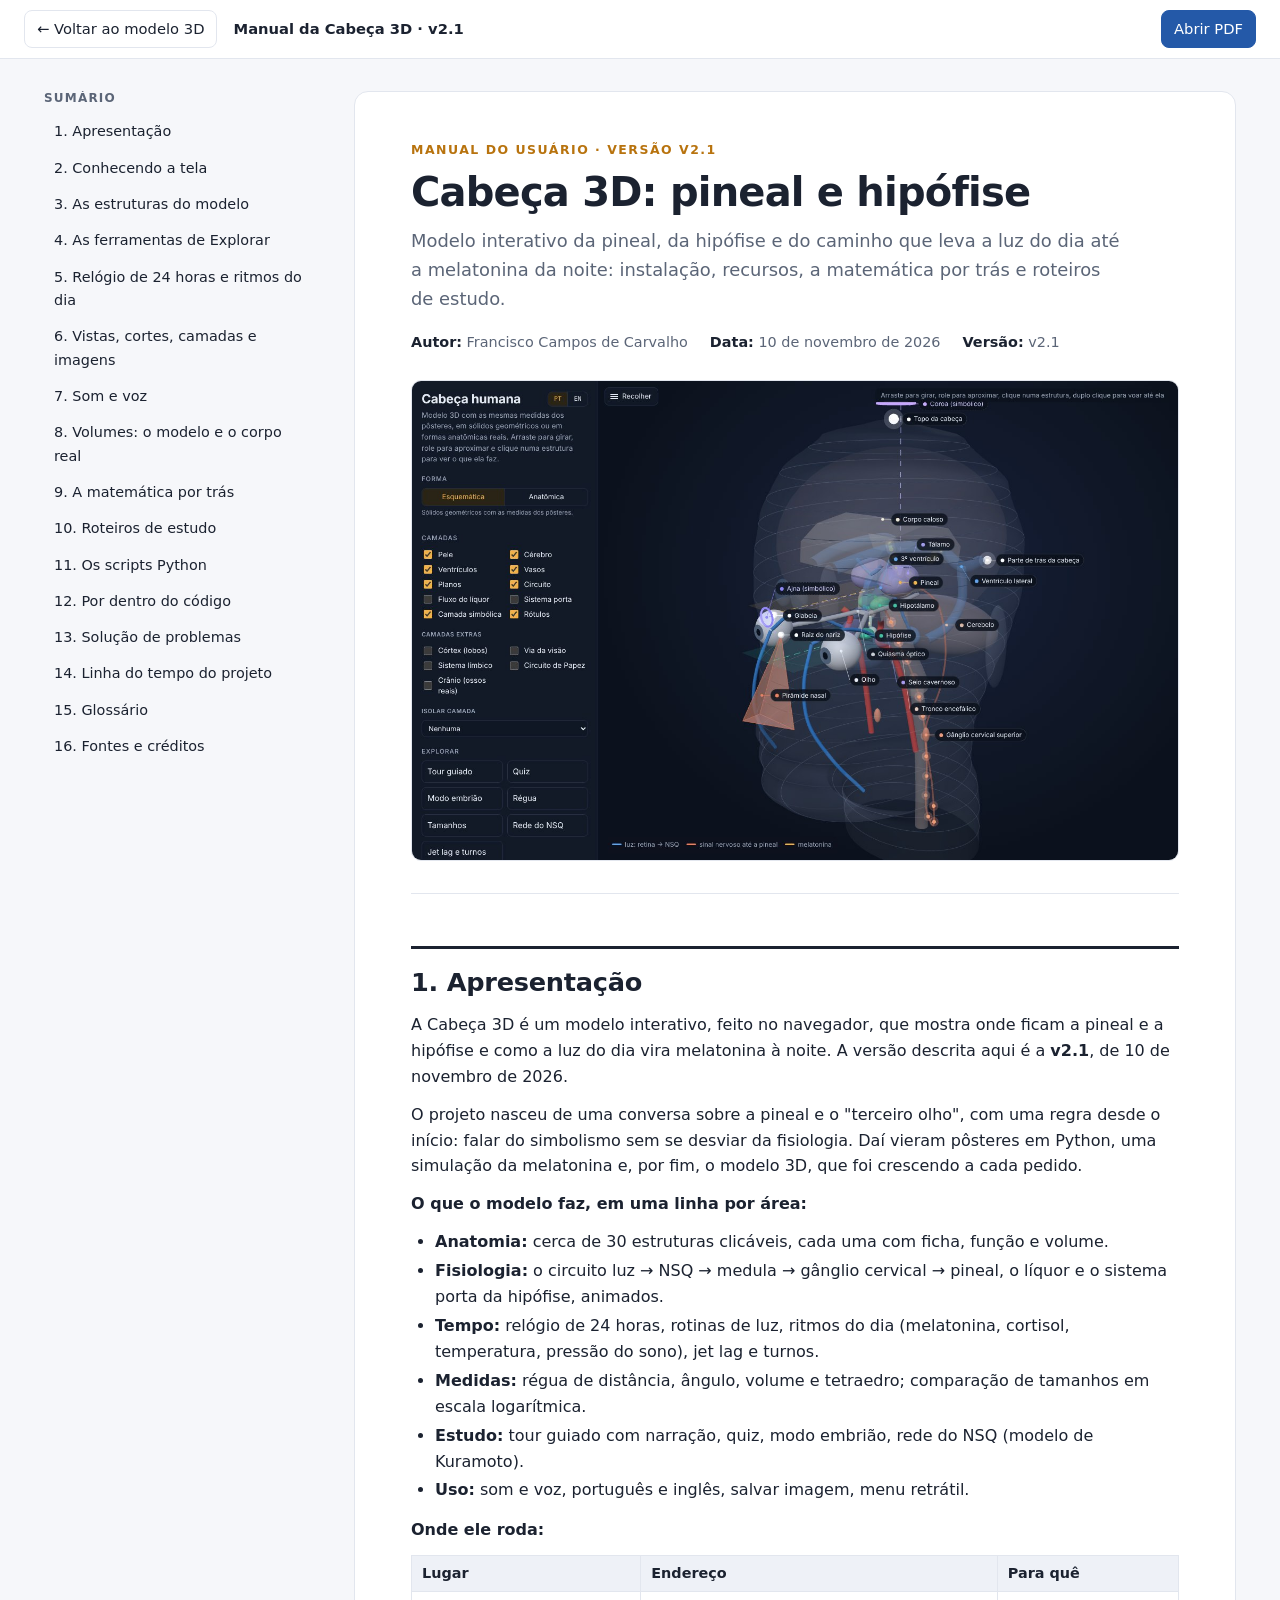
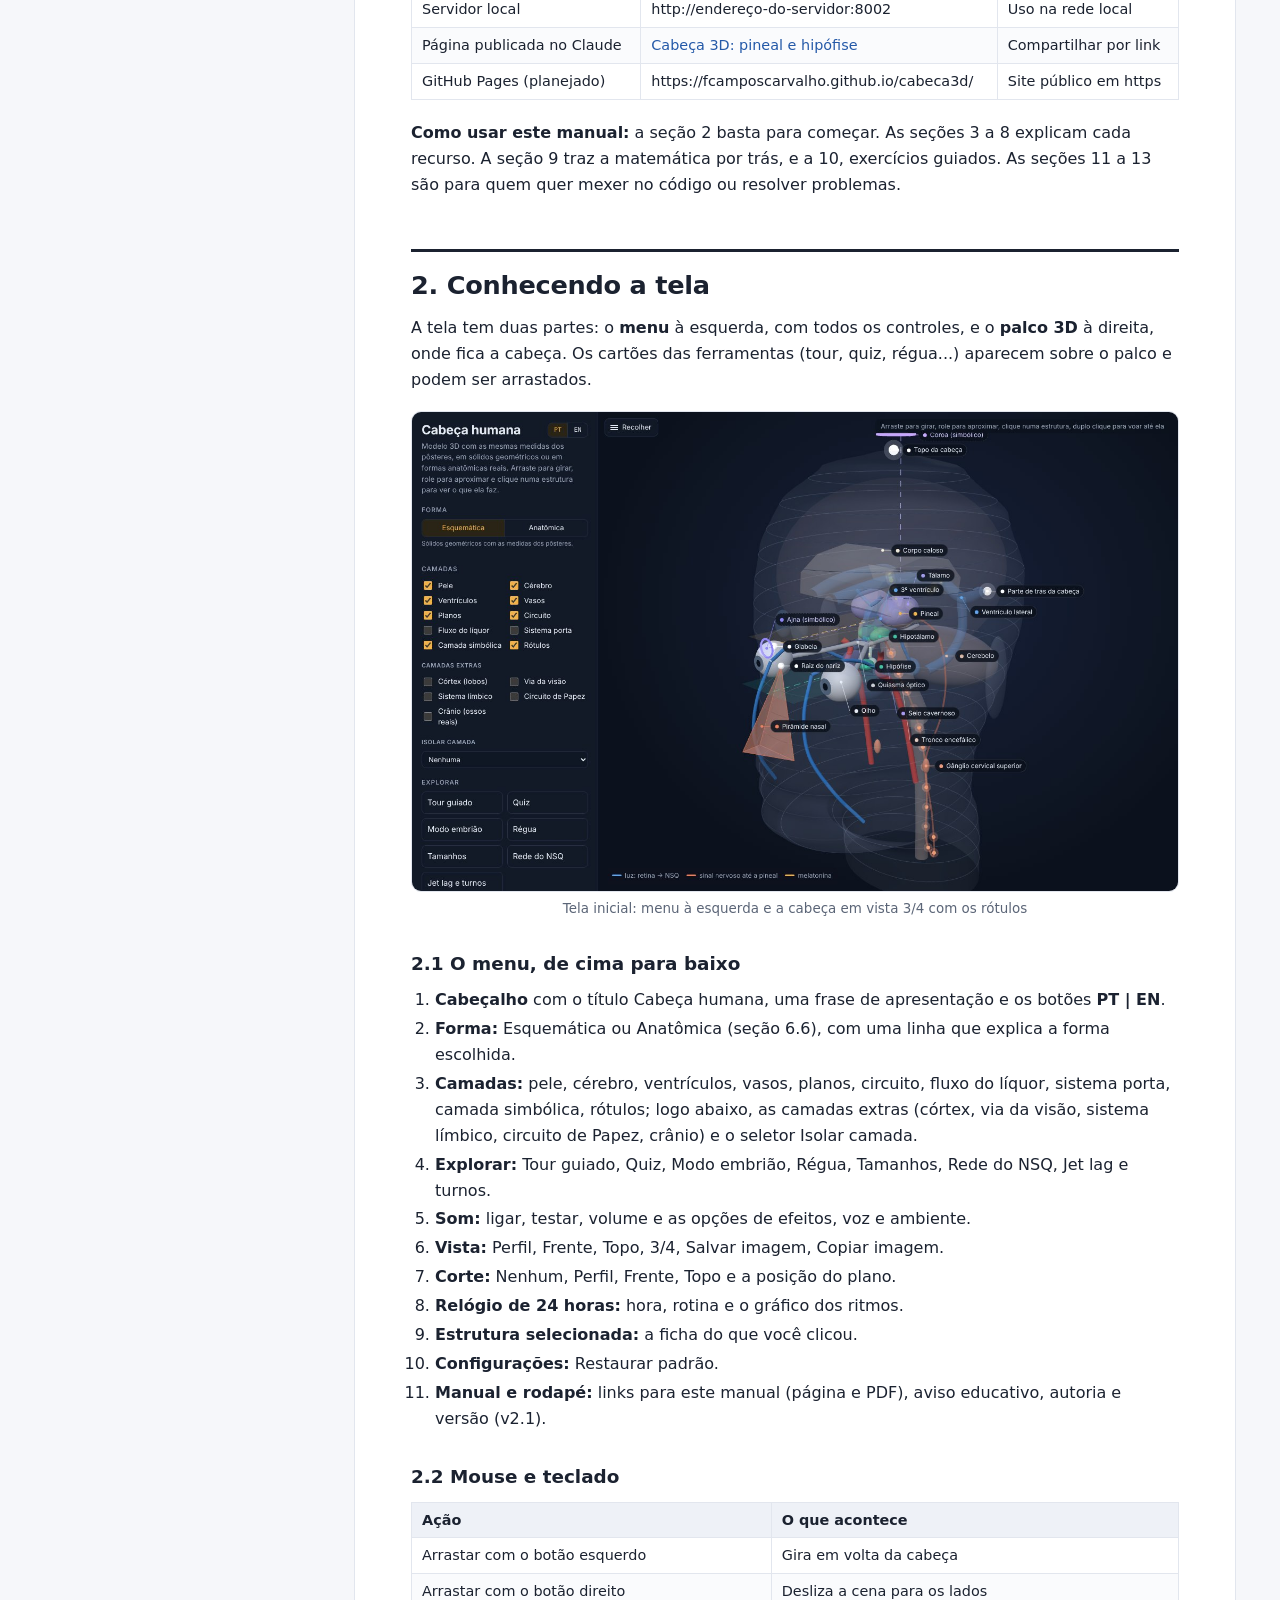
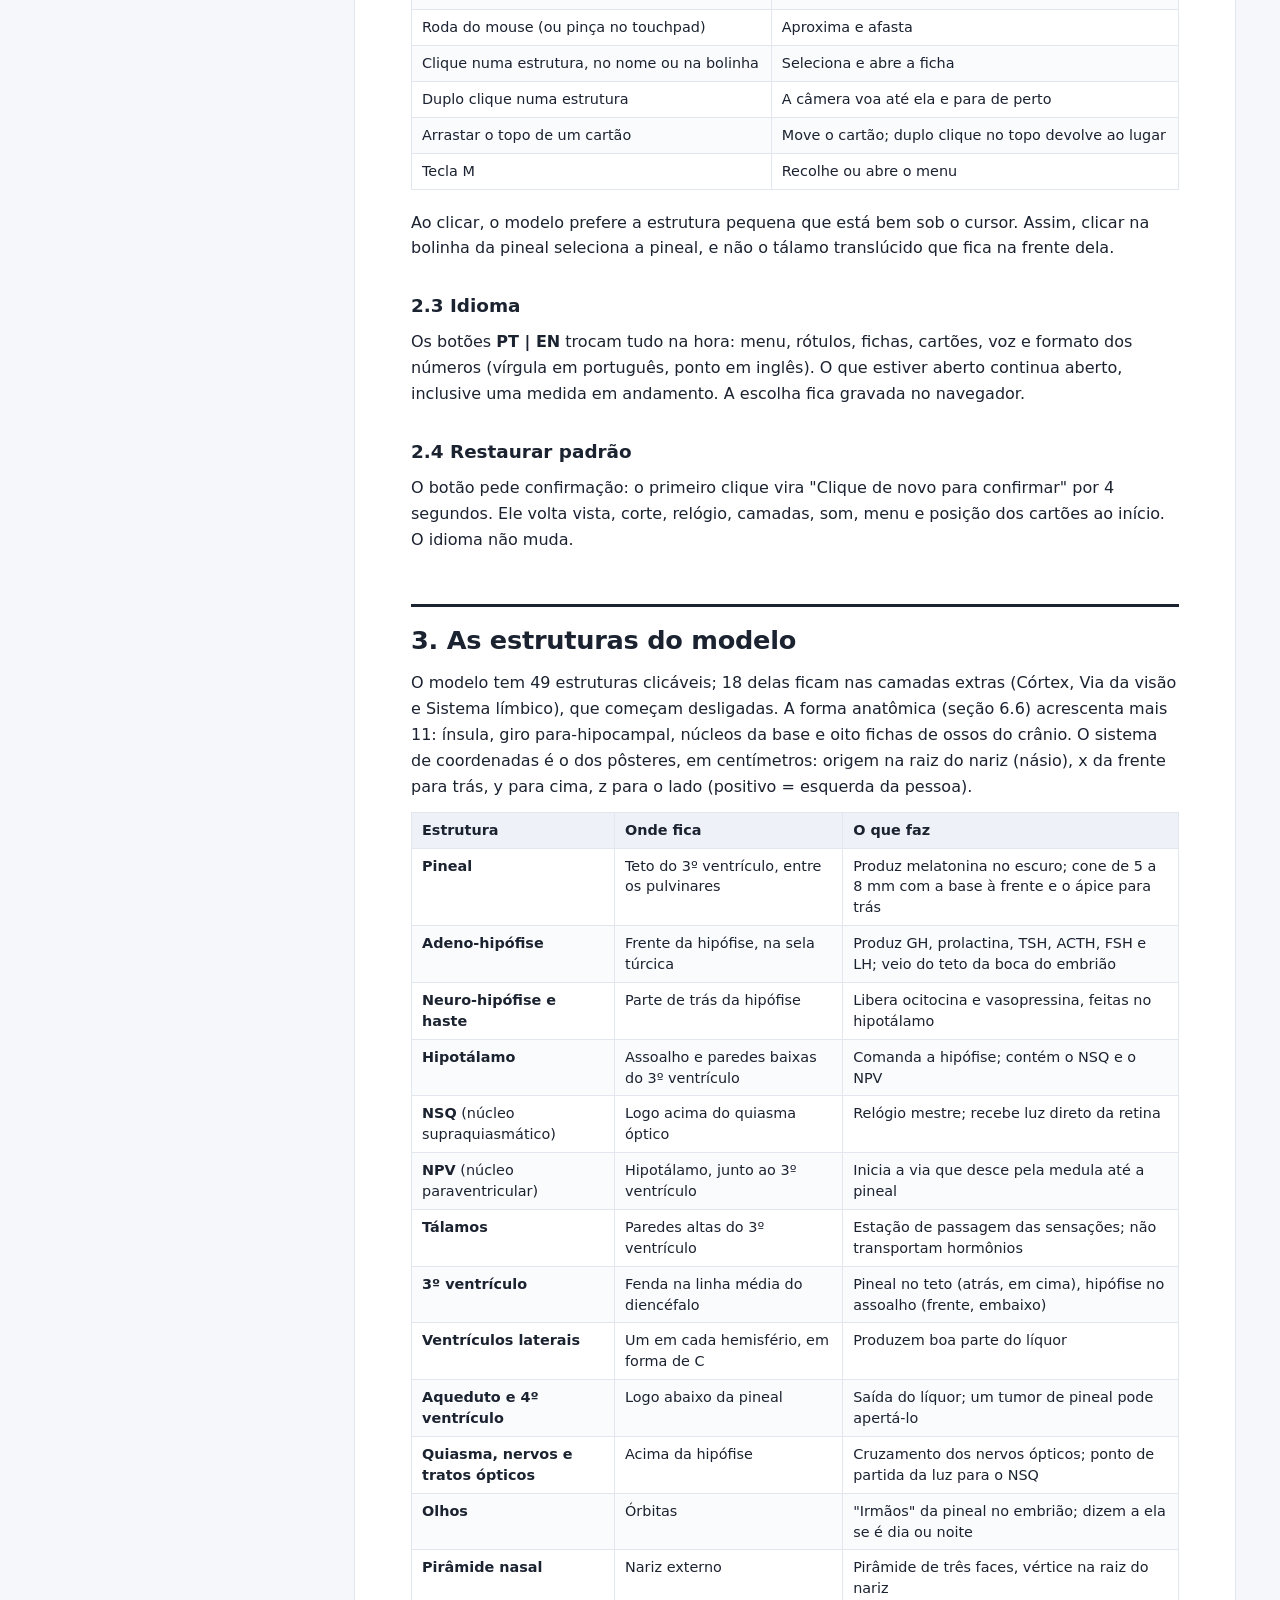
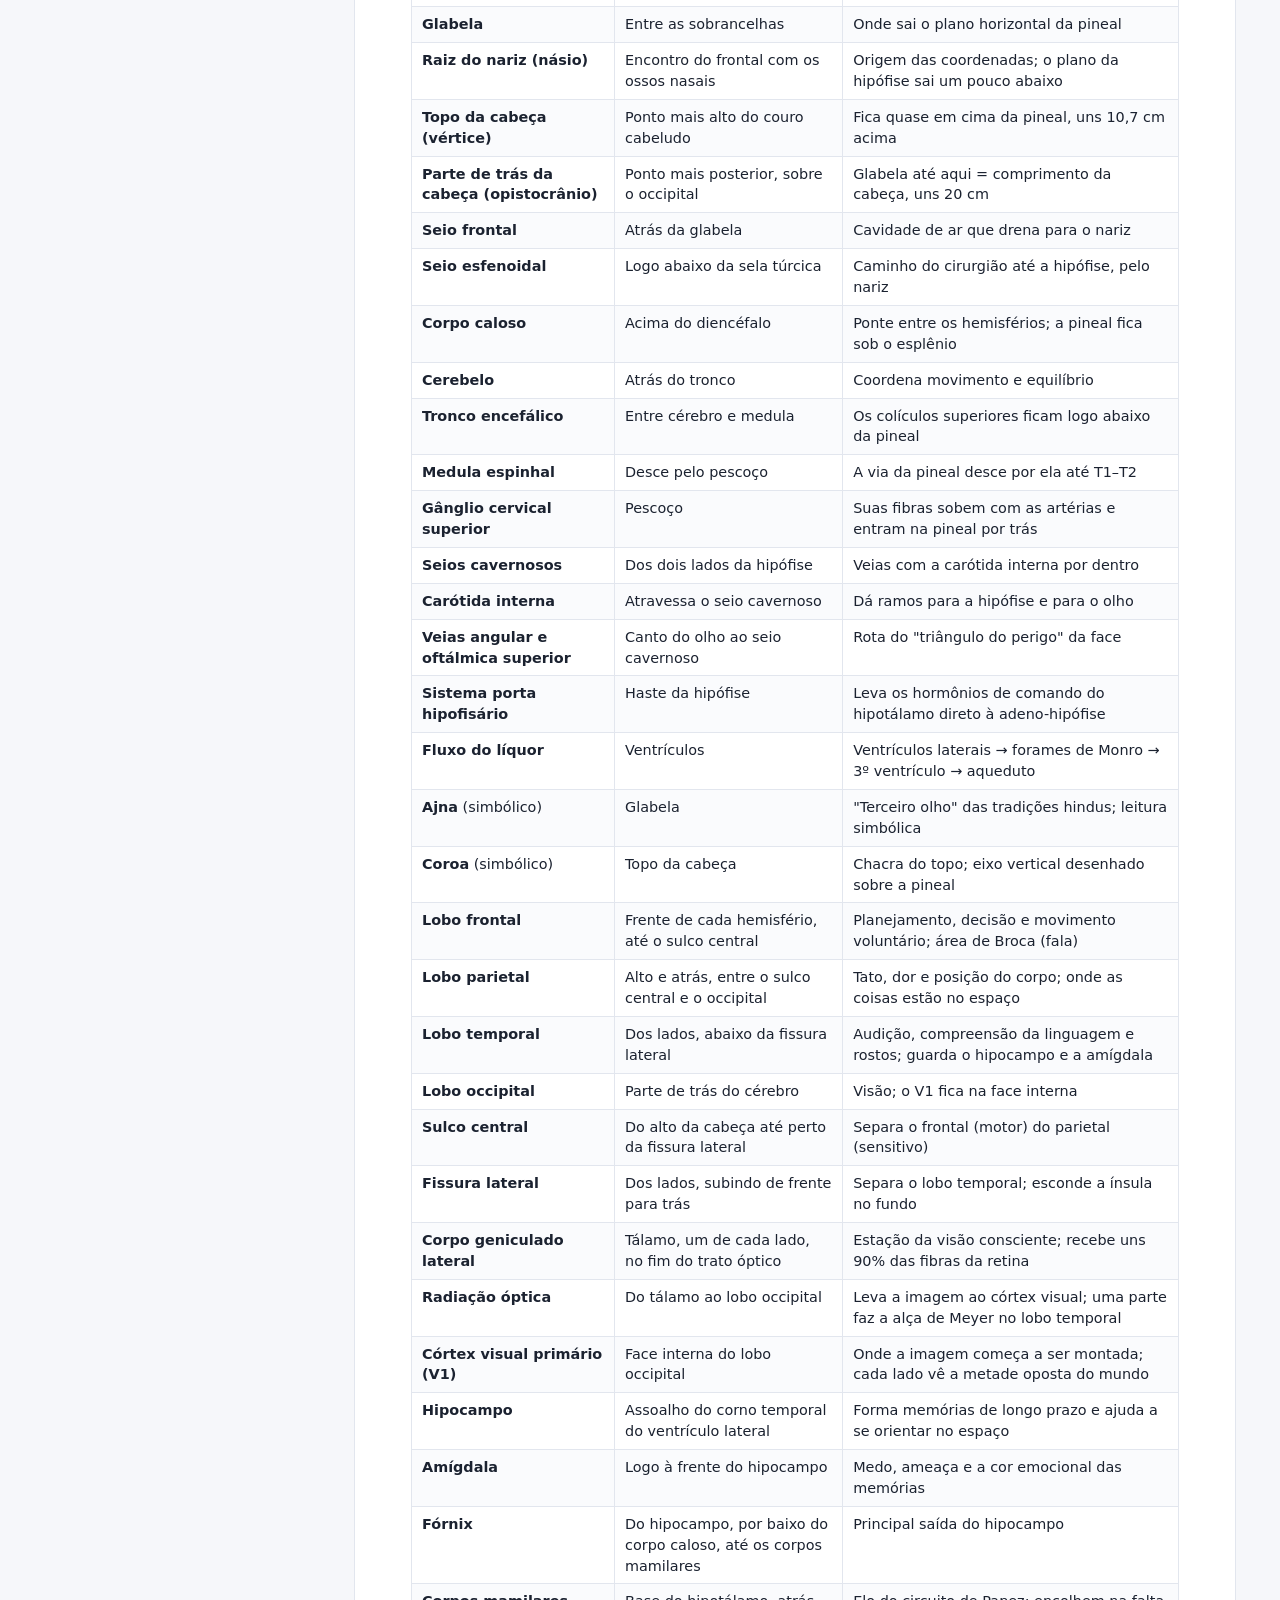
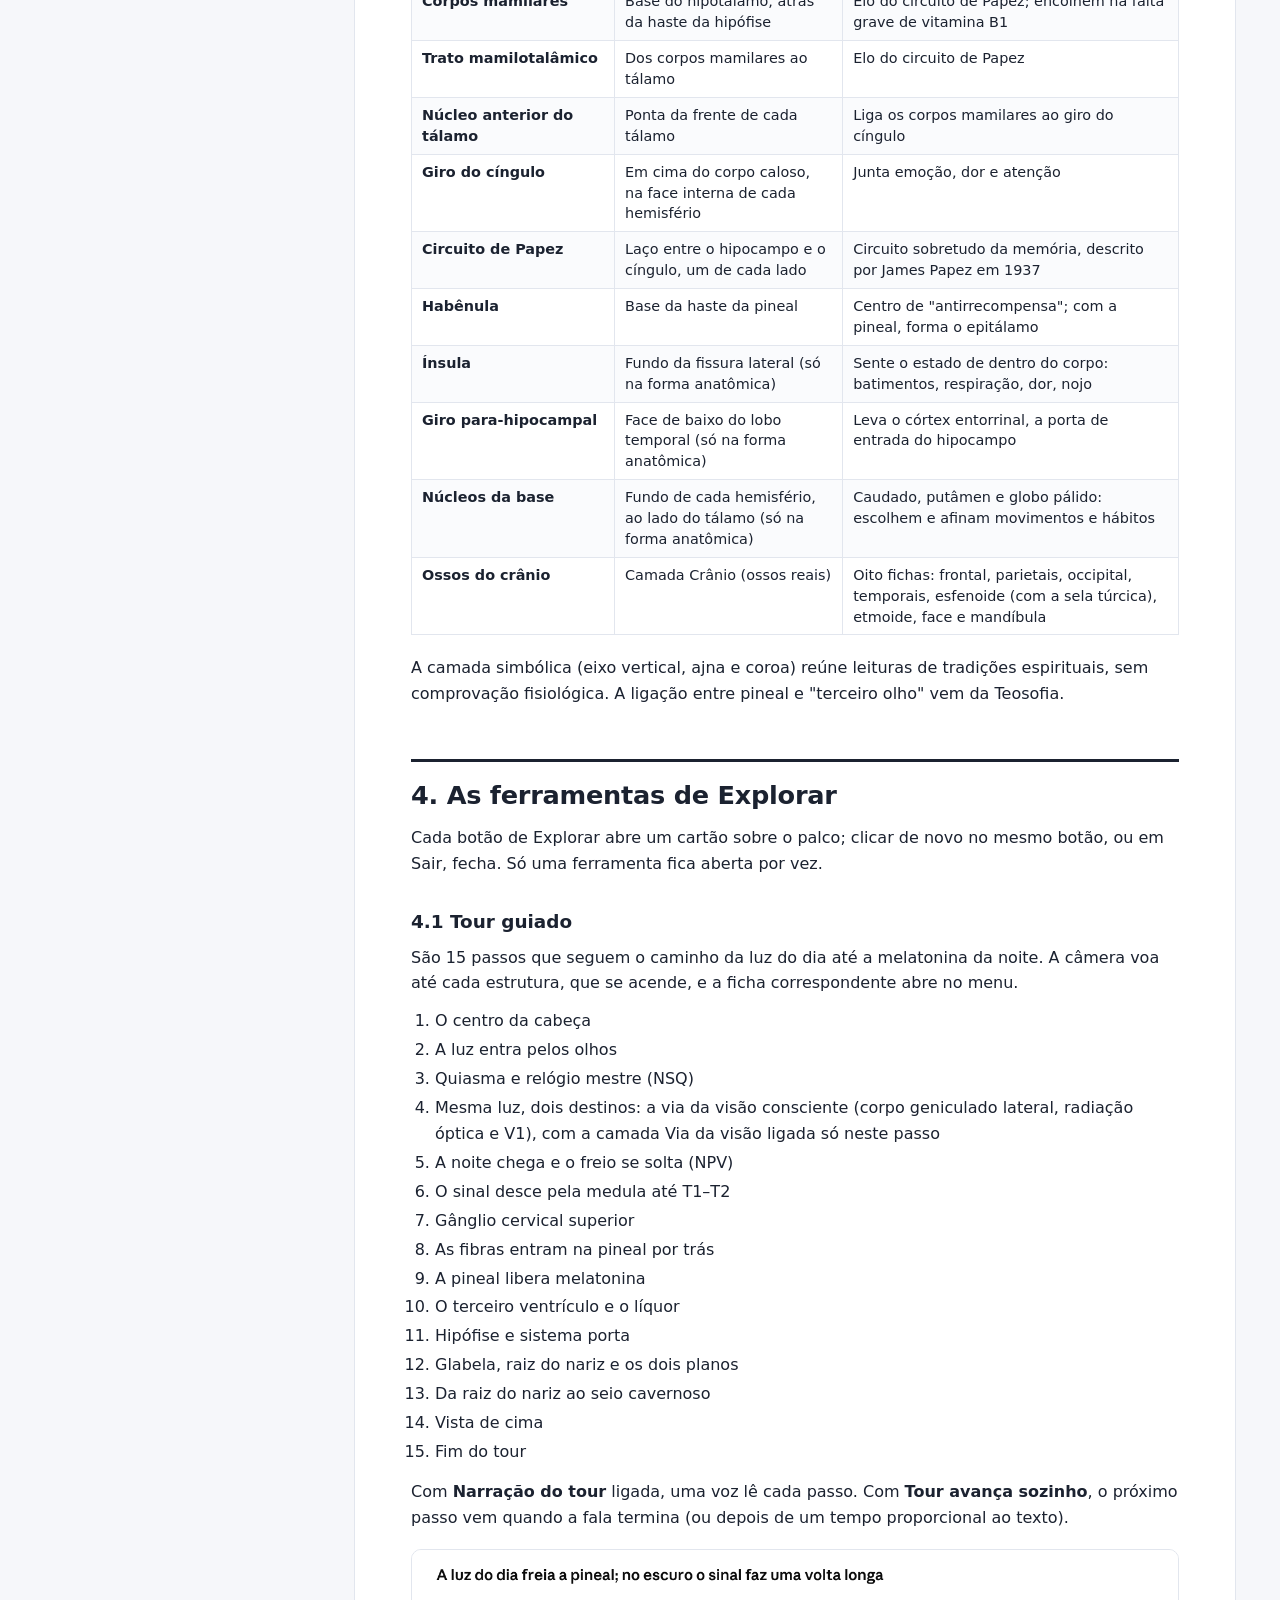
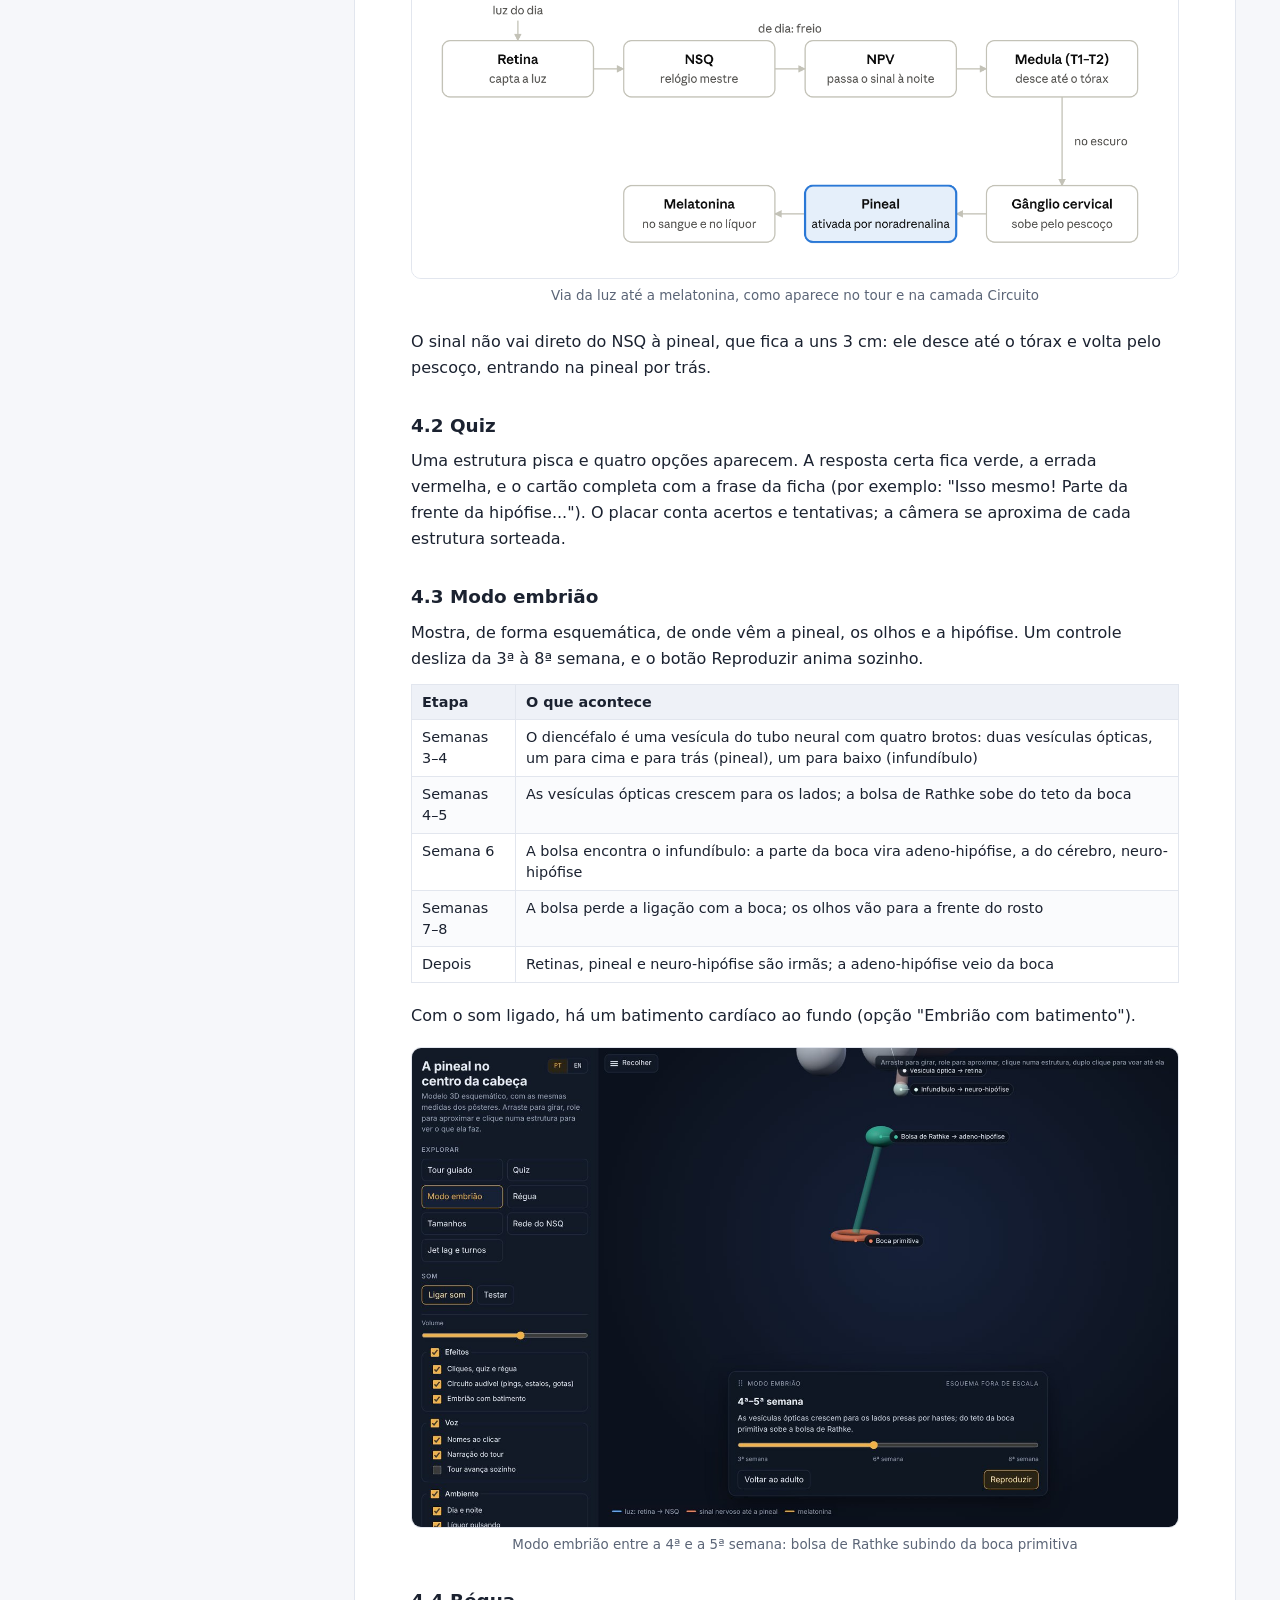
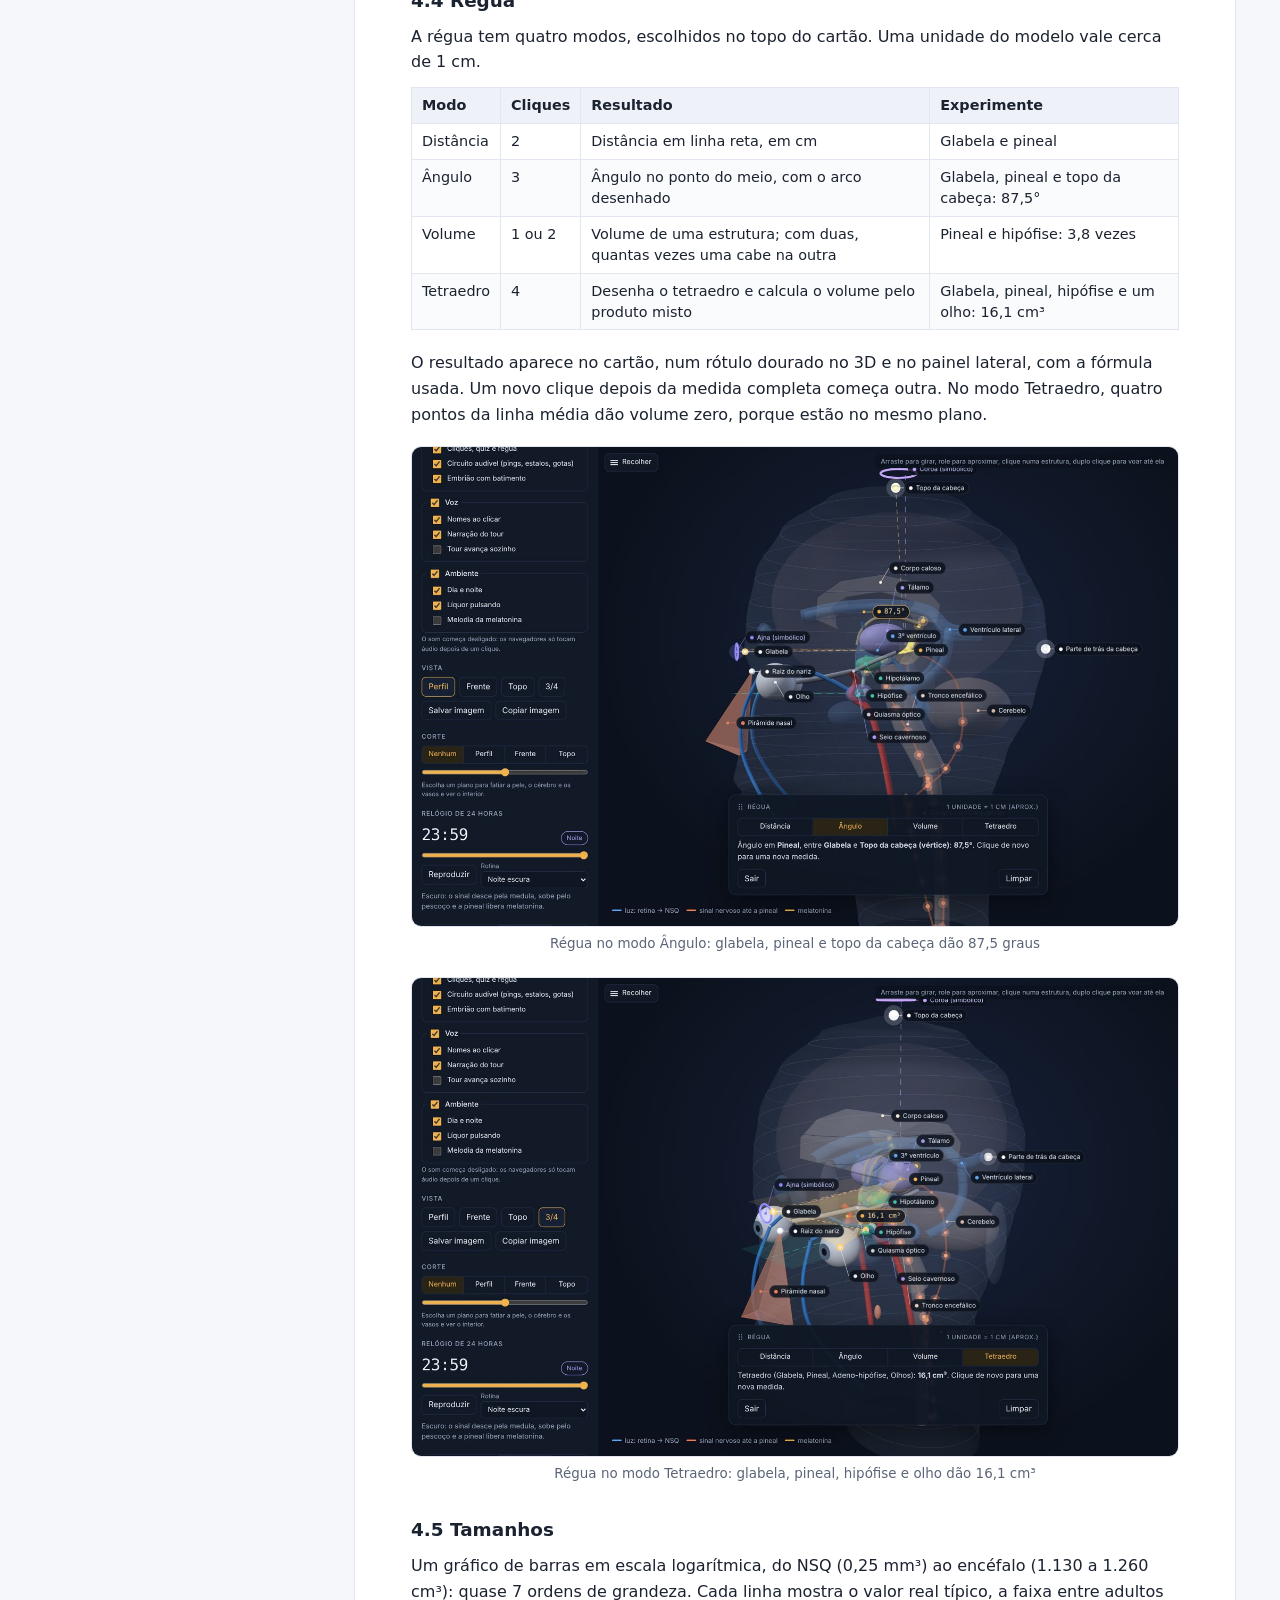
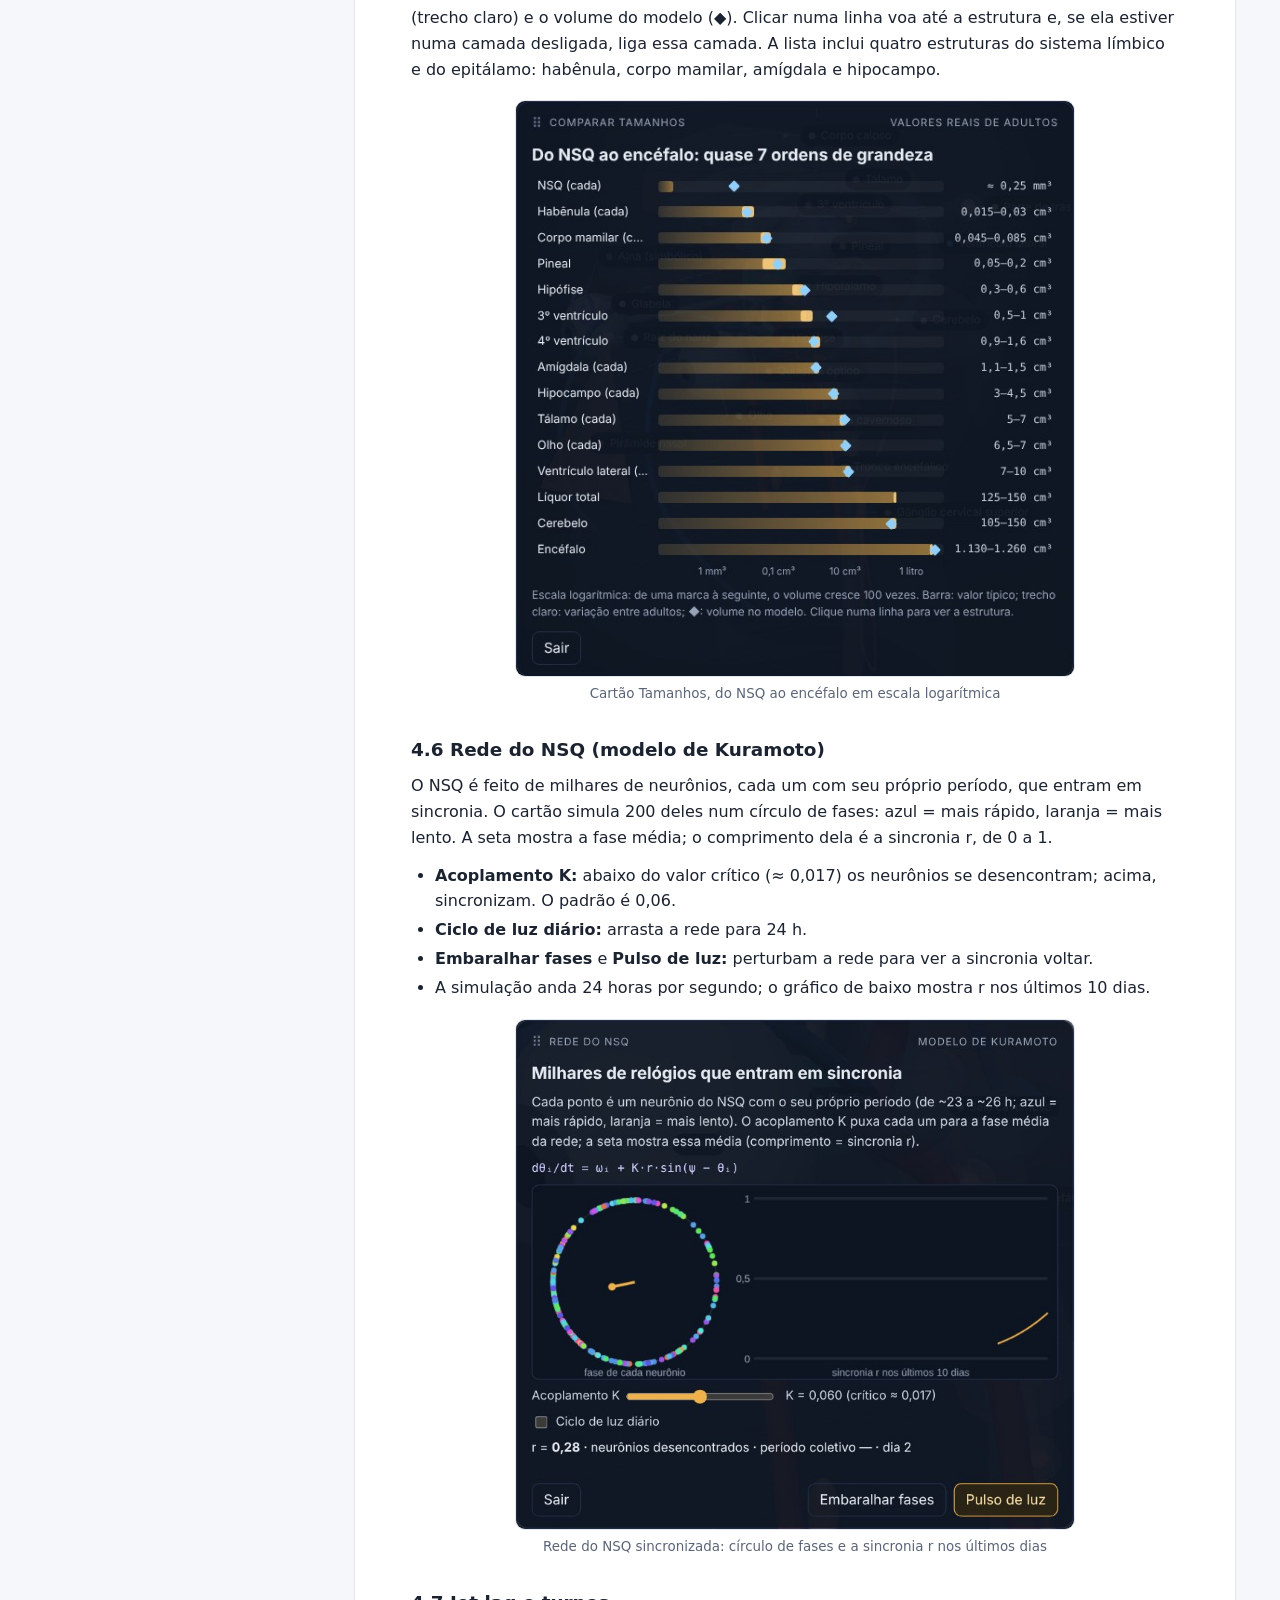
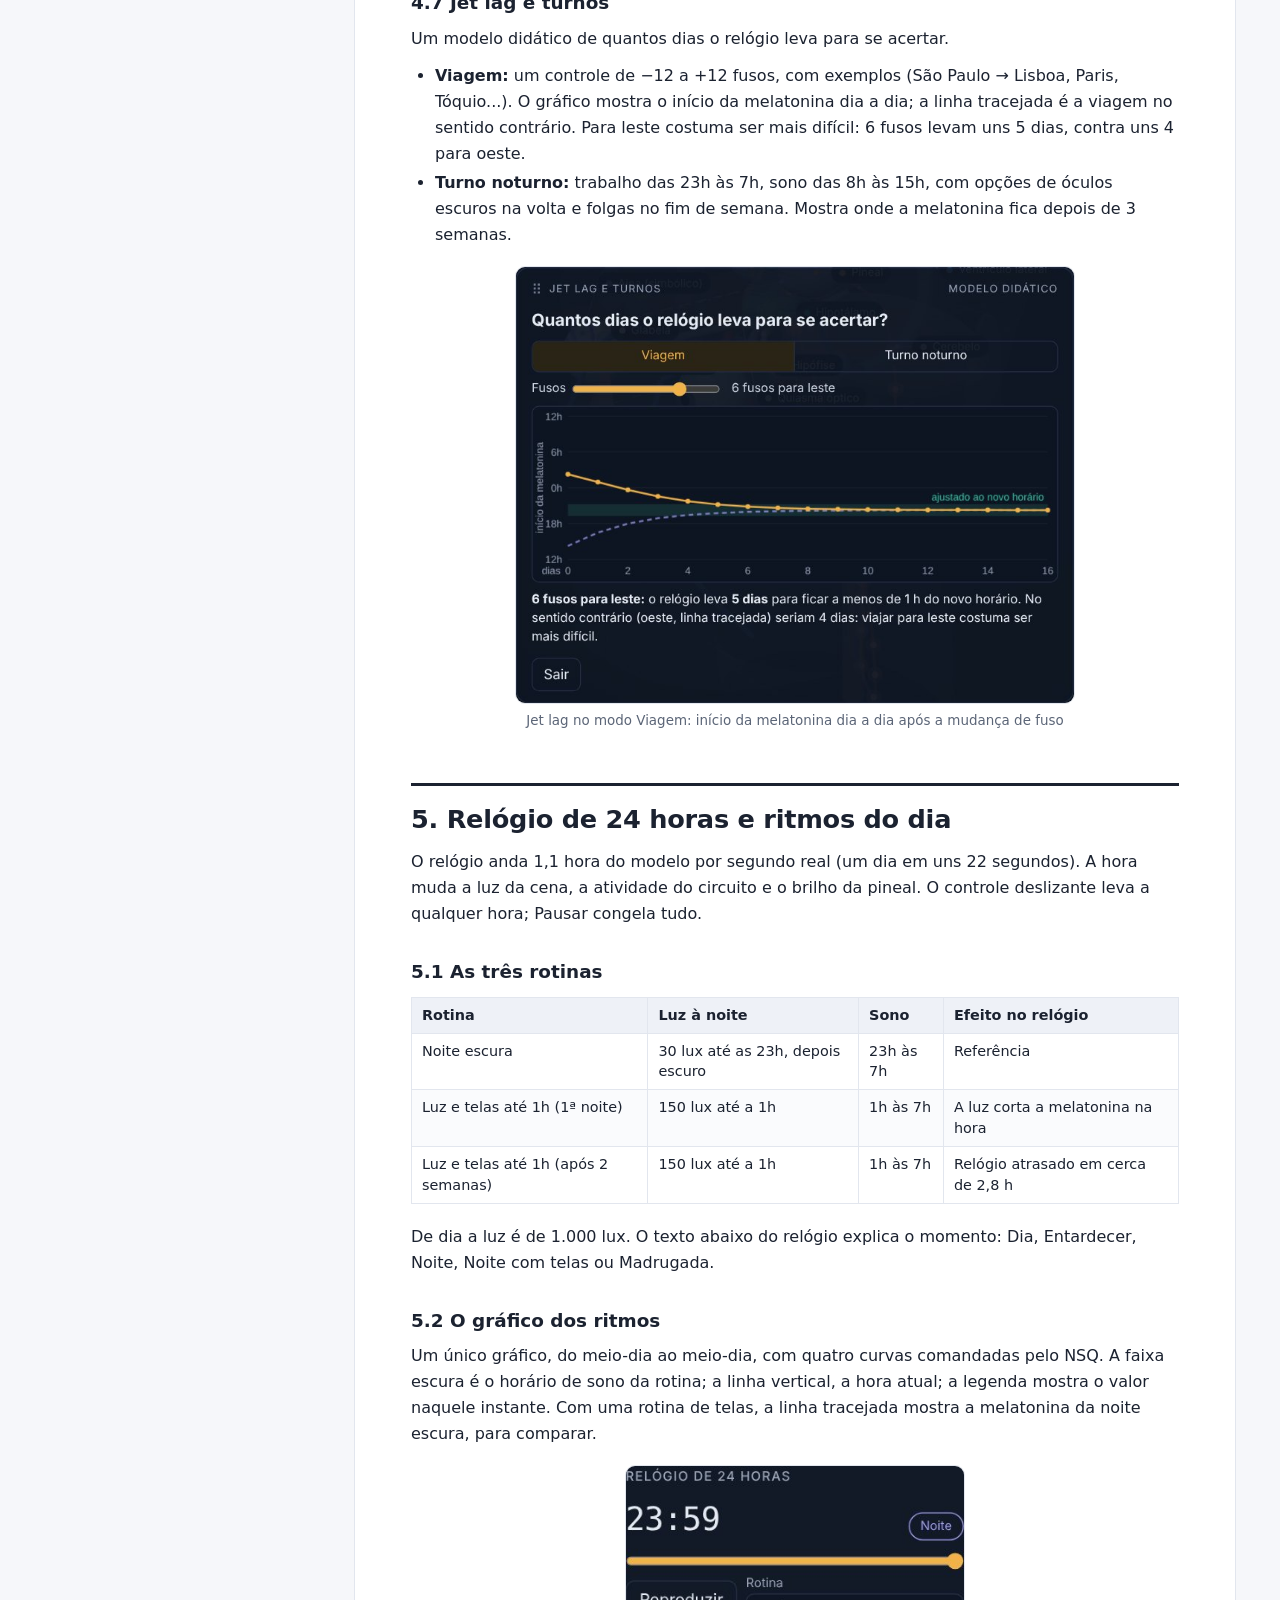
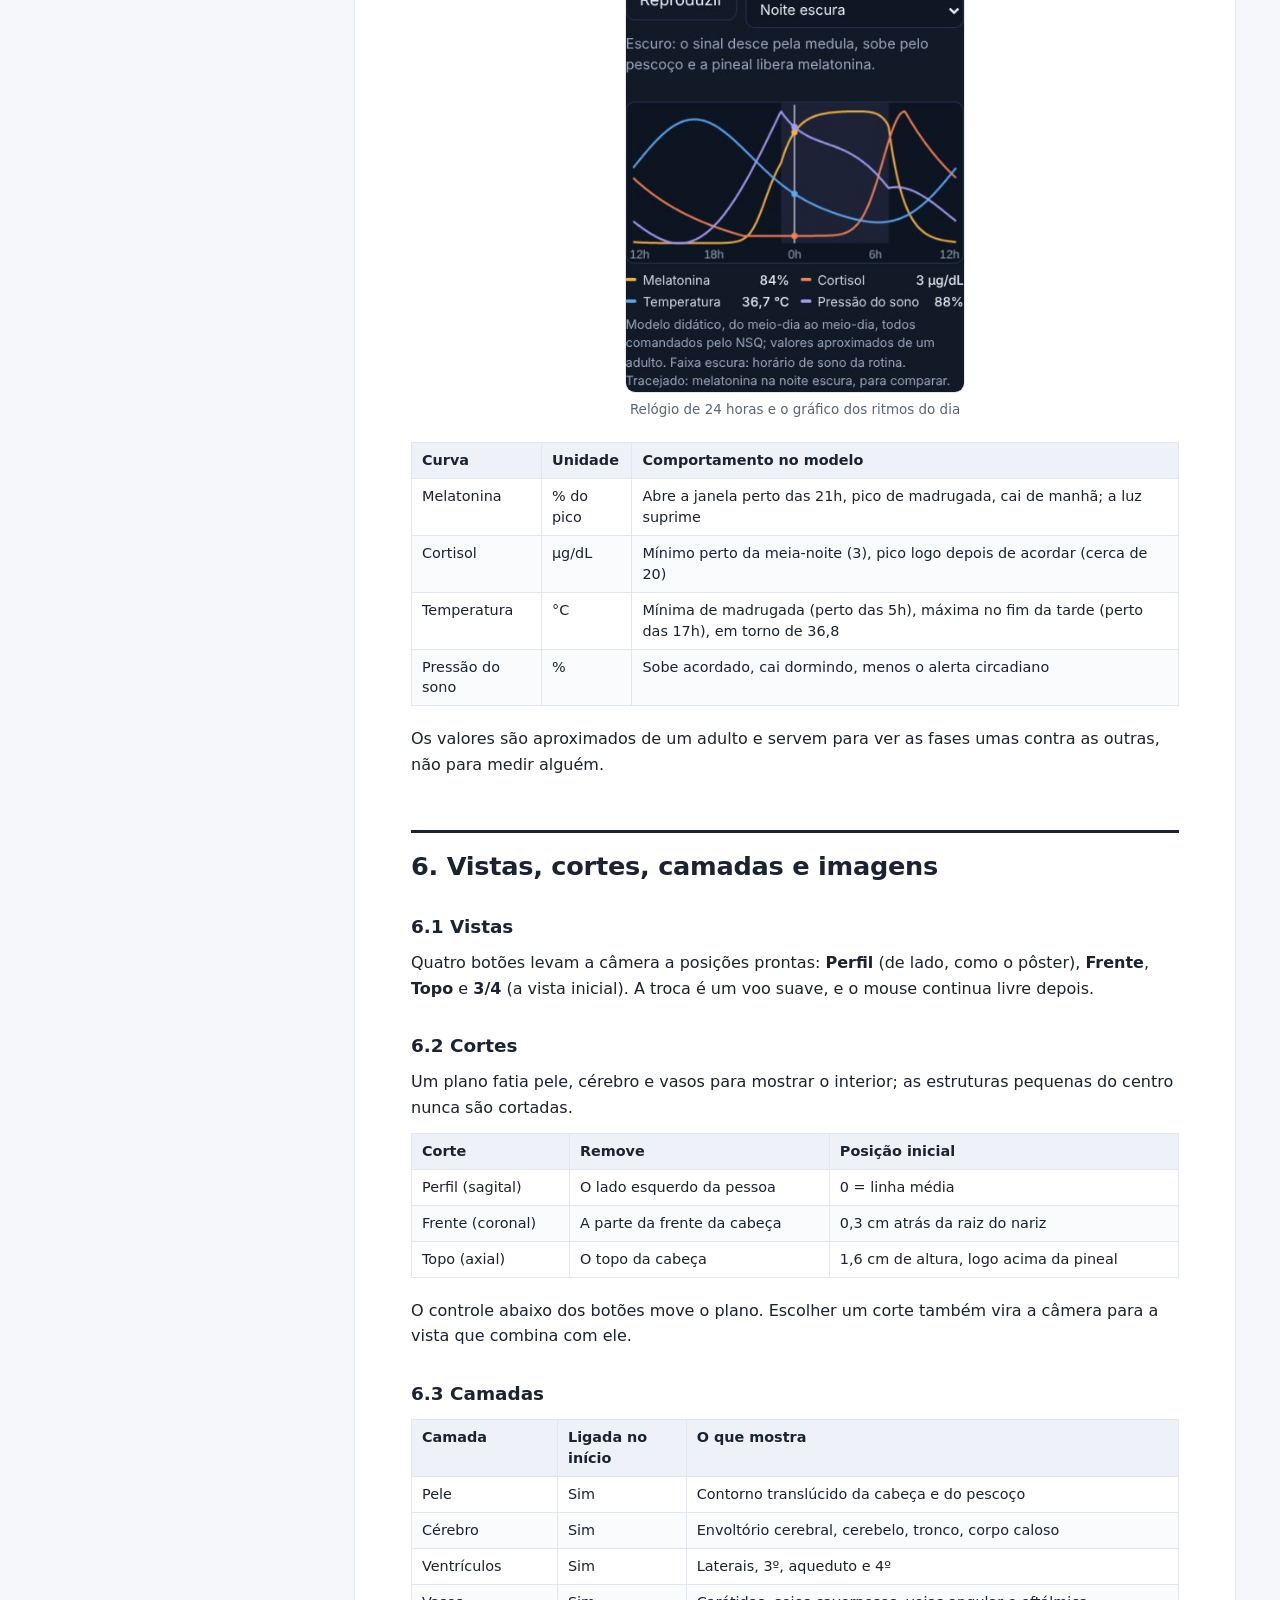
==== manual/manual.html @ 236fe426 "Add files via upload" ====
<!DOCTYPE html>
<html lang="pt-BR">
<head>
<meta charset="utf-8">
<meta name="viewport" content="width=device-width, initial-scale=1">
<title>Manual da Cabeça 3D: pineal e hipófise (v2.1)</title>
<link rel="stylesheet" href="katex/katex.min.css">
<style>
  :root {
    --tinta: #1B2230; --suave: #5B6577; --linha: #E2E6EE; --fundo: #FFFFFF; --papel: #F6F7FA;
    --azul: #2459A8; --ambar: #B8730E; --ambar-claro: #FBF1DF; --codigo: #F3F4F8;
    --sans: "Inter", "Segoe UI", system-ui, -apple-system, sans-serif;
    --mono: "DejaVu Sans Mono", Consolas, "Courier New", monospace;
  }
  * { box-sizing: border-box; }
  html { scroll-behavior: smooth; }
  body { margin: 0; background: var(--papel); color: var(--tinta); font-family: var(--sans); font-size: 16px; line-height: 1.62; }
  a { color: var(--azul); text-decoration: none; }
  a:hover { text-decoration: underline; }

  /* barra do topo (só na tela) */
  .topo { position: sticky; top: 0; z-index: 5; display: flex; align-items: center; gap: 16px; padding: 10px 24px;
          background: rgba(255,255,255,0.94); backdrop-filter: blur(6px); border-bottom: 1px solid var(--linha); font-size: 0.92rem; }
  .topo .nome { font-weight: 600; margin-right: auto; }
  .topo a.botao { border: 1px solid var(--linha); border-radius: 8px; padding: 6px 12px; color: var(--tinta); background: #fff; }
  .topo a.botao.principal { background: var(--azul); border-color: var(--azul); color: #fff; }
  .topo a.botao:hover { text-decoration: none; filter: brightness(0.97); }

  .layout { display: grid; grid-template-columns: 270px minmax(0, 1fr); gap: 40px; max-width: 1240px; margin: 0 auto; padding: 32px 24px 64px; }
  nav.sumario { position: sticky; top: 72px; align-self: start; max-height: calc(100vh - 96px); overflow: auto; font-size: 0.9rem; }
  nav.sumario h2 { font-size: 0.75rem; letter-spacing: 0.1em; text-transform: uppercase; color: var(--suave); margin: 0 0 10px; border: 0; padding: 0; }
  nav.sumario ol { list-style: none; padding: 0; margin: 0; }
  nav.sumario li a { display: block; padding: 5px 10px; border-radius: 6px; color: var(--tinta); }
  nav.sumario li a:hover { background: #E9EDF5; text-decoration: none; }

  main { background: var(--fundo); border: 1px solid var(--linha); border-radius: 14px; padding: 48px 56px; min-width: 0; }

  /* capa */
  .capa { border-bottom: 1px solid var(--linha); padding-bottom: 32px; margin-bottom: 8px; }
  .capa .kicker { font-size: 0.78rem; letter-spacing: 0.12em; text-transform: uppercase; color: var(--ambar); font-weight: 600; }
  .capa h1 { font-size: 2.5rem; line-height: 1.1; letter-spacing: -0.02em; margin: 10px 0 12px; }
  .capa .sub { font-size: 1.12rem; color: var(--suave); max-width: 40em; margin: 0 0 18px; }
  .capa .meta { display: flex; flex-wrap: wrap; gap: 8px 22px; font-size: 0.9rem; color: var(--suave); }
  .capa .meta b { color: var(--tinta); font-weight: 600; }
  .capa figure { margin: 26px 0 0; }

  h2 { font-size: 1.6rem; letter-spacing: -0.01em; line-height: 1.2; margin: 52px 0 14px; padding-top: 18px; border-top: 3px solid var(--tinta); scroll-margin-top: 72px; }
  h3 { font-size: 1.15rem; margin: 30px 0 8px; }
  p { margin: 0 0 12px; }
  ul, ol { margin: 0 0 14px; padding-left: 24px; }
  li { margin: 3px 0; }
  strong { font-weight: 600; }

  table { width: 100%; border-collapse: collapse; margin: 10px 0 20px; font-size: 0.9rem; line-height: 1.45; }
  th { text-align: left; background: #EEF1F7; font-weight: 600; }
  th, td { padding: 7px 10px; border: 1px solid var(--linha); vertical-align: top; }
  tr:nth-child(even) td { background: #FAFBFD; }

  pre { background: var(--codigo); border: 1px solid var(--linha); border-radius: 8px; padding: 12px 14px; overflow-x: auto;
        font-family: var(--mono); font-size: 0.8rem; line-height: 1.5; white-space: pre-wrap; word-break: break-word; }
  code { font-family: var(--mono); font-size: 0.86em; background: var(--codigo); padding: 1px 5px; border-radius: 4px; }
  pre code { background: none; padding: 0; font-size: inherit; }
  blockquote { margin: 14px 0; padding: 10px 16px; background: var(--ambar-claro); border-left: 4px solid var(--ambar); border-radius: 0 8px 8px 0; }
  blockquote p { margin: 0; }

  .formula { margin: 12px 0 18px; padding: 12px 10px; background: #F7F8FC; border: 1px solid var(--linha); border-radius: 10px; overflow-x: auto; }
  .formula .katex-display { margin: 0; }
  .formula .katex { font-size: 1.12em; }

  figure { margin: 18px auto 22px; }
  figure img { display: block; width: 100%; height: auto; border-radius: 10px; border: 1px solid var(--linha); }
  figure.media { max-width: 560px; }
  figure.estreita { max-width: 340px; }
  figcaption { font-size: 0.84rem; color: var(--suave); margin-top: 6px; text-align: center; }

  .rodape { margin-top: 48px; padding-top: 18px; border-top: 1px solid var(--linha); font-size: 0.82rem; color: var(--suave); text-align: center; }
  .rodape b { color: var(--tinta); }

  @media (max-width: 960px) {
    .layout { grid-template-columns: 1fr; padding: 16px 10px 40px; }
    nav.sumario { position: static; max-height: none; background: #fff; border: 1px solid var(--linha); border-radius: 12px; padding: 16px; }
    main { padding: 28px 20px; }
    .capa h1 { font-size: 1.9rem; }
  }

  .so-impressao { display: none; }
  /* impressão e PDF */
  @page { size: A4; margin: 16mm 15mm 18mm; }
  @media print {
    body { background: #fff; font-size: 10.5pt; line-height: 1.5; }
    .topo, .so-tela { display: none !important; }
    .so-impressao { display: flex; }
    .layout { display: block; max-width: none; padding: 0; }
    main { border: 0; padding: 0; border-radius: 0; }
    .capa { min-height: 245mm; display: flex; flex-direction: column; justify-content: center; border: 0; break-after: page; }
    .capa h1 { font-size: 30pt; }
    nav.sumario { position: static; max-height: none; overflow: visible; break-after: page; font-size: 11pt; }
    nav.sumario h2 { font-size: 16pt; letter-spacing: 0; text-transform: none; color: var(--tinta); margin-bottom: 14px; }
    nav.sumario li a { padding: 4px 0; border-bottom: 1px dotted var(--linha); border-radius: 0; }
    h2 { break-before: page; margin-top: 0; font-size: 18pt; }
    h3 { break-after: avoid; }
    table, figure, .formula, pre, blockquote { break-inside: avoid; }
    tr { break-inside: avoid; }
    a { color: var(--tinta); }
    figure.larga { max-width: 92%; }
  }
</style>
</head>
<body>
<header class="topo">
  <a class="botao" href="../index.html">&larr; Voltar ao modelo 3D</a>
  <span class="nome">Manual da Cabeça 3D · v2.1</span>
  <a class="botao principal" href="manual.pdf" target="_blank" rel="noopener">Abrir PDF</a>
</header>
<section class="capa so-impressao">
      <div class="kicker">Manual do usuário · versão v2.1</div>
      <h1>Cabeça 3D: pineal e hipófise</h1>
      <p class="sub">Modelo interativo da pineal, da hipófise e do caminho que leva a luz do dia até a melatonina da noite: instalação, recursos, a matemática por trás e roteiros de estudo.</p>
      <div class="meta"><span><b>Autor:</b> Francisco Campos de Carvalho</span><span><b>Data:</b> 10 de novembro de 2026</span><span><b>Versão:</b> v2.1</span></div>
      <figure class="larga"><img src="img/01_visao_geral.jpg" alt="A Cabeça 3D na vista inicial"></figure>
    </section>
<div class="layout">
  <nav class="sumario" aria-label="Sumário">
    <h2>Sumário</h2>
    <ol><li><a href="#1-apresentacao">1. Apresentação</a></li><li><a href="#2-conhecendo-a-tela">2. Conhecendo a tela</a></li><li><a href="#3-as-estruturas-do-modelo">3. As estruturas do modelo</a></li><li><a href="#4-as-ferramentas-de-explorar">4. As ferramentas de Explorar</a></li><li><a href="#5-relogio-de-24-horas-e-ritmos-do-dia">5. Relógio de 24 horas e ritmos do dia</a></li><li><a href="#6-vistas-cortes-camadas-e-imagens">6. Vistas, cortes, camadas e imagens</a></li><li><a href="#7-som-e-voz">7. Som e voz</a></li><li><a href="#8-volumes-o-modelo-e-o-corpo-real">8. Volumes: o modelo e o corpo real</a></li><li><a href="#9-a-matematica-por-tras">9. A matemática por trás</a></li><li><a href="#10-roteiros-de-estudo">10. Roteiros de estudo</a></li><li><a href="#11-os-scripts-python">11. Os scripts Python</a></li><li><a href="#12-por-dentro-do-codigo">12. Por dentro do código</a></li><li><a href="#13-solucao-de-problemas">13. Solução de problemas</a></li><li><a href="#14-linha-do-tempo-do-projeto">14. Linha do tempo do projeto</a></li><li><a href="#15-glossario">15. Glossário</a></li><li><a href="#16-fontes-e-creditos">16. Fontes e créditos</a></li></ol>
  </nav>
  <main>
    <section class="capa so-tela">
      <div class="kicker">Manual do usuário · versão v2.1</div>
      <h1>Cabeça 3D: pineal e hipófise</h1>
      <p class="sub">Modelo interativo da pineal, da hipófise e do caminho que leva a luz do dia até a melatonina da noite: instalação, recursos, a matemática por trás e roteiros de estudo.</p>
      <div class="meta"><span><b>Autor:</b> Francisco Campos de Carvalho</span><span><b>Data:</b> 10 de novembro de 2026</span><span><b>Versão:</b> v2.1</span></div>
      <figure class="larga"><img src="img/01_visao_geral.jpg" alt="A Cabeça 3D na vista inicial"></figure>
    </section>
    <h2 id="1-apresentacao">1. Apresentação</h2>
<p>A Cabeça 3D é um modelo interativo, feito no navegador, que mostra onde ficam a pineal e a hipófise e como a luz do dia vira melatonina à noite. A versão descrita aqui é a <strong>v2.1</strong>, de 10 de novembro de 2026.</p>
<p>O projeto nasceu de uma conversa sobre a pineal e o "terceiro olho", com uma regra desde o início: falar do simbolismo sem se desviar da fisiologia. Daí vieram pôsteres em Python, uma simulação da melatonina e, por fim, o modelo 3D, que foi crescendo a cada pedido.</p>
<p><strong>O que o modelo faz, em uma linha por área:</strong></p>
<ul>
<li><strong>Anatomia:</strong> cerca de 30 estruturas clicáveis, cada uma com ficha, função e volume.</li>
<li><strong>Fisiologia:</strong> o circuito luz → NSQ → medula → gânglio cervical → pineal, o líquor e o sistema porta da hipófise, animados.</li>
<li><strong>Tempo:</strong> relógio de 24 horas, rotinas de luz, ritmos do dia (melatonina, cortisol, temperatura, pressão do sono), jet lag e turnos.</li>
<li><strong>Medidas:</strong> régua de distância, ângulo, volume e tetraedro; comparação de tamanhos em escala logarítmica.</li>
<li><strong>Estudo:</strong> tour guiado com narração, quiz, modo embrião, rede do NSQ (modelo de Kuramoto).</li>
<li><strong>Uso:</strong> som e voz, português e inglês, salvar imagem, menu retrátil.</li>
</ul>
<p><strong>Onde ele roda:</strong></p>
<table>
<thead>
<tr>
<th>Lugar</th>
<th>Endereço</th>
<th>Para quê</th>
</tr>
</thead>
<tbody>
<tr>
<td>Servidor local</td>
<td>http://endereço-do-servidor:8002</td>
<td>Uso na rede local</td>
</tr>
<tr>
<td>Página publicada no Claude</td>
<td><a href="https://claude.ai/artifact/9hRaVuziihda7P5EFw1brn" target="_blank" rel="noopener">Cabeça 3D: pineal e hipófise</a></td>
<td>Compartilhar por link</td>
</tr>
<tr>
<td>GitHub Pages (planejado)</td>
<td>https://fcamposcarvalho.github.io/cabeca3d/</td>
<td>Site público em https</td>
</tr>
</tbody>
</table>
<p><strong>Como usar este manual:</strong> a seção 2 basta para começar. As seções 3 a 8 explicam cada recurso. A seção 9 traz a matemática por trás, e a 10, exercícios guiados. As seções 11 a 13 são para quem quer mexer no código ou resolver problemas.</p>
<h2 id="2-conhecendo-a-tela">2. Conhecendo a tela</h2>
<p>A tela tem duas partes: o <strong>menu</strong> à esquerda, com todos os controles, e o <strong>palco 3D</strong> à direita, onde fica a cabeça. Os cartões das ferramentas (tour, quiz, régua...) aparecem sobre o palco e podem ser arrastados.</p>
<figure class="larga"><img src="img/01_visao_geral.jpg" alt="Tela inicial: menu à esquerda e a cabeça em vista 3/4 com os rótulos"><figcaption>Tela inicial: menu à esquerda e a cabeça em vista 3/4 com os rótulos</figcaption></figure>

<h3 id="21-o-menu-de-cima-para-baixo">2.1 O menu, de cima para baixo</h3>
<ol>
<li><strong>Cabeçalho</strong> com o título Cabeça humana, uma frase de apresentação e os botões <strong>PT | EN</strong>.</li>
<li><strong>Forma:</strong> Esquemática ou Anatômica (seção 6.6), com uma linha que explica a forma escolhida.</li>
<li><strong>Camadas:</strong> pele, cérebro, ventrículos, vasos, planos, circuito, fluxo do líquor, sistema porta, camada simbólica, rótulos; logo abaixo, as camadas extras (córtex, via da visão, sistema límbico, circuito de Papez, crânio) e o seletor Isolar camada.</li>
<li><strong>Explorar:</strong> Tour guiado, Quiz, Modo embrião, Régua, Tamanhos, Rede do NSQ, Jet lag e turnos.</li>
<li><strong>Som:</strong> ligar, testar, volume e as opções de efeitos, voz e ambiente.</li>
<li><strong>Vista:</strong> Perfil, Frente, Topo, 3/4, Salvar imagem, Copiar imagem.</li>
<li><strong>Corte:</strong> Nenhum, Perfil, Frente, Topo e a posição do plano.</li>
<li><strong>Relógio de 24 horas:</strong> hora, rotina e o gráfico dos ritmos.</li>
<li><strong>Estrutura selecionada:</strong> a ficha do que você clicou.</li>
<li><strong>Configurações:</strong> Restaurar padrão.</li>
<li><strong>Manual e rodapé:</strong> links para este manual (página e PDF), aviso educativo, autoria e versão (v2.1).</li>
</ol>
<h3 id="22-mouse-e-teclado">2.2 Mouse e teclado</h3>
<table>
<thead>
<tr>
<th>Ação</th>
<th>O que acontece</th>
</tr>
</thead>
<tbody>
<tr>
<td>Arrastar com o botão esquerdo</td>
<td>Gira em volta da cabeça</td>
</tr>
<tr>
<td>Arrastar com o botão direito</td>
<td>Desliza a cena para os lados</td>
</tr>
<tr>
<td>Roda do mouse (ou pinça no touchpad)</td>
<td>Aproxima e afasta</td>
</tr>
<tr>
<td>Clique numa estrutura, no nome ou na bolinha</td>
<td>Seleciona e abre a ficha</td>
</tr>
<tr>
<td>Duplo clique numa estrutura</td>
<td>A câmera voa até ela e para de perto</td>
</tr>
<tr>
<td>Arrastar o topo de um cartão</td>
<td>Move o cartão; duplo clique no topo devolve ao lugar</td>
</tr>
<tr>
<td>Tecla M</td>
<td>Recolhe ou abre o menu</td>
</tr>
</tbody>
</table>
<p>Ao clicar, o modelo prefere a estrutura pequena que está bem sob o cursor. Assim, clicar na bolinha da pineal seleciona a pineal, e não o tálamo translúcido que fica na frente dela.</p>
<h3 id="23-idioma">2.3 Idioma</h3>
<p>Os botões <strong>PT | EN</strong> trocam tudo na hora: menu, rótulos, fichas, cartões, voz e formato dos números (vírgula em português, ponto em inglês). O que estiver aberto continua aberto, inclusive uma medida em andamento. A escolha fica gravada no navegador.</p>
<h3 id="24-restaurar-padrao">2.4 Restaurar padrão</h3>
<p>O botão pede confirmação: o primeiro clique vira "Clique de novo para confirmar" por 4 segundos. Ele volta vista, corte, relógio, camadas, som, menu e posição dos cartões ao início. O idioma não muda.</p>
<h2 id="3-as-estruturas-do-modelo">3. As estruturas do modelo</h2>
<p>O modelo tem 49 estruturas clicáveis; 18 delas ficam nas camadas extras (Córtex, Via da visão e Sistema límbico), que começam desligadas. A forma anatômica (seção 6.6) acrescenta mais 11: ínsula, giro para-hipocampal, núcleos da base e oito fichas de ossos do crânio. O sistema de coordenadas é o dos pôsteres, em centímetros: origem na raiz do nariz (násio), x da frente para trás, y para cima, z para o lado (positivo = esquerda da pessoa).</p>
<table>
<thead>
<tr>
<th>Estrutura</th>
<th>Onde fica</th>
<th>O que faz</th>
</tr>
</thead>
<tbody>
<tr>
<td><strong>Pineal</strong></td>
<td>Teto do 3º ventrículo, entre os pulvinares</td>
<td>Produz melatonina no escuro; cone de 5 a 8 mm com a base à frente e o ápice para trás</td>
</tr>
<tr>
<td><strong>Adeno-hipófise</strong></td>
<td>Frente da hipófise, na sela túrcica</td>
<td>Produz GH, prolactina, TSH, ACTH, FSH e LH; veio do teto da boca do embrião</td>
</tr>
<tr>
<td><strong>Neuro-hipófise e haste</strong></td>
<td>Parte de trás da hipófise</td>
<td>Libera ocitocina e vasopressina, feitas no hipotálamo</td>
</tr>
<tr>
<td><strong>Hipotálamo</strong></td>
<td>Assoalho e paredes baixas do 3º ventrículo</td>
<td>Comanda a hipófise; contém o NSQ e o NPV</td>
</tr>
<tr>
<td><strong>NSQ</strong> (núcleo supraquiasmático)</td>
<td>Logo acima do quiasma óptico</td>
<td>Relógio mestre; recebe luz direto da retina</td>
</tr>
<tr>
<td><strong>NPV</strong> (núcleo paraventricular)</td>
<td>Hipotálamo, junto ao 3º ventrículo</td>
<td>Inicia a via que desce pela medula até a pineal</td>
</tr>
<tr>
<td><strong>Tálamos</strong></td>
<td>Paredes altas do 3º ventrículo</td>
<td>Estação de passagem das sensações; não transportam hormônios</td>
</tr>
<tr>
<td><strong>3º ventrículo</strong></td>
<td>Fenda na linha média do diencéfalo</td>
<td>Pineal no teto (atrás, em cima), hipófise no assoalho (frente, embaixo)</td>
</tr>
<tr>
<td><strong>Ventrículos laterais</strong></td>
<td>Um em cada hemisfério, em forma de C</td>
<td>Produzem boa parte do líquor</td>
</tr>
<tr>
<td><strong>Aqueduto e 4º ventrículo</strong></td>
<td>Logo abaixo da pineal</td>
<td>Saída do líquor; um tumor de pineal pode apertá-lo</td>
</tr>
<tr>
<td><strong>Quiasma, nervos e tratos ópticos</strong></td>
<td>Acima da hipófise</td>
<td>Cruzamento dos nervos ópticos; ponto de partida da luz para o NSQ</td>
</tr>
<tr>
<td><strong>Olhos</strong></td>
<td>Órbitas</td>
<td>"Irmãos" da pineal no embrião; dizem a ela se é dia ou noite</td>
</tr>
<tr>
<td><strong>Pirâmide nasal</strong></td>
<td>Nariz externo</td>
<td>Pirâmide de três faces, vértice na raiz do nariz</td>
</tr>
<tr>
<td><strong>Glabela</strong></td>
<td>Entre as sobrancelhas</td>
<td>Onde sai o plano horizontal da pineal</td>
</tr>
<tr>
<td><strong>Raiz do nariz (násio)</strong></td>
<td>Encontro do frontal com os ossos nasais</td>
<td>Origem das coordenadas; o plano da hipófise sai um pouco abaixo</td>
</tr>
<tr>
<td><strong>Topo da cabeça (vértice)</strong></td>
<td>Ponto mais alto do couro cabeludo</td>
<td>Fica quase em cima da pineal, uns 10,7 cm acima</td>
</tr>
<tr>
<td><strong>Parte de trás da cabeça (opistocrânio)</strong></td>
<td>Ponto mais posterior, sobre o occipital</td>
<td>Glabela até aqui = comprimento da cabeça, uns 20 cm</td>
</tr>
<tr>
<td><strong>Seio frontal</strong></td>
<td>Atrás da glabela</td>
<td>Cavidade de ar que drena para o nariz</td>
</tr>
<tr>
<td><strong>Seio esfenoidal</strong></td>
<td>Logo abaixo da sela túrcica</td>
<td>Caminho do cirurgião até a hipófise, pelo nariz</td>
</tr>
<tr>
<td><strong>Corpo caloso</strong></td>
<td>Acima do diencéfalo</td>
<td>Ponte entre os hemisférios; a pineal fica sob o esplênio</td>
</tr>
<tr>
<td><strong>Cerebelo</strong></td>
<td>Atrás do tronco</td>
<td>Coordena movimento e equilíbrio</td>
</tr>
<tr>
<td><strong>Tronco encefálico</strong></td>
<td>Entre cérebro e medula</td>
<td>Os colículos superiores ficam logo abaixo da pineal</td>
</tr>
<tr>
<td><strong>Medula espinhal</strong></td>
<td>Desce pelo pescoço</td>
<td>A via da pineal desce por ela até T1–T2</td>
</tr>
<tr>
<td><strong>Gânglio cervical superior</strong></td>
<td>Pescoço</td>
<td>Suas fibras sobem com as artérias e entram na pineal por trás</td>
</tr>
<tr>
<td><strong>Seios cavernosos</strong></td>
<td>Dos dois lados da hipófise</td>
<td>Veias com a carótida interna por dentro</td>
</tr>
<tr>
<td><strong>Carótida interna</strong></td>
<td>Atravessa o seio cavernoso</td>
<td>Dá ramos para a hipófise e para o olho</td>
</tr>
<tr>
<td><strong>Veias angular e oftálmica superior</strong></td>
<td>Canto do olho ao seio cavernoso</td>
<td>Rota do "triângulo do perigo" da face</td>
</tr>
<tr>
<td><strong>Sistema porta hipofisário</strong></td>
<td>Haste da hipófise</td>
<td>Leva os hormônios de comando do hipotálamo direto à adeno-hipófise</td>
</tr>
<tr>
<td><strong>Fluxo do líquor</strong></td>
<td>Ventrículos</td>
<td>Ventrículos laterais → forames de Monro → 3º ventrículo → aqueduto</td>
</tr>
<tr>
<td><strong>Ajna</strong> (simbólico)</td>
<td>Glabela</td>
<td>"Terceiro olho" das tradições hindus; leitura simbólica</td>
</tr>
<tr>
<td><strong>Coroa</strong> (simbólico)</td>
<td>Topo da cabeça</td>
<td>Chacra do topo; eixo vertical desenhado sobre a pineal</td>
</tr>
<tr>
<td><strong>Lobo frontal</strong></td>
<td>Frente de cada hemisfério, até o sulco central</td>
<td>Planejamento, decisão e movimento voluntário; área de Broca (fala)</td>
</tr>
<tr>
<td><strong>Lobo parietal</strong></td>
<td>Alto e atrás, entre o sulco central e o occipital</td>
<td>Tato, dor e posição do corpo; onde as coisas estão no espaço</td>
</tr>
<tr>
<td><strong>Lobo temporal</strong></td>
<td>Dos lados, abaixo da fissura lateral</td>
<td>Audição, compreensão da linguagem e rostos; guarda o hipocampo e a amígdala</td>
</tr>
<tr>
<td><strong>Lobo occipital</strong></td>
<td>Parte de trás do cérebro</td>
<td>Visão; o V1 fica na face interna</td>
</tr>
<tr>
<td><strong>Sulco central</strong></td>
<td>Do alto da cabeça até perto da fissura lateral</td>
<td>Separa o frontal (motor) do parietal (sensitivo)</td>
</tr>
<tr>
<td><strong>Fissura lateral</strong></td>
<td>Dos lados, subindo de frente para trás</td>
<td>Separa o lobo temporal; esconde a ínsula no fundo</td>
</tr>
<tr>
<td><strong>Corpo geniculado lateral</strong></td>
<td>Tálamo, um de cada lado, no fim do trato óptico</td>
<td>Estação da visão consciente; recebe uns 90% das fibras da retina</td>
</tr>
<tr>
<td><strong>Radiação óptica</strong></td>
<td>Do tálamo ao lobo occipital</td>
<td>Leva a imagem ao córtex visual; uma parte faz a alça de Meyer no lobo temporal</td>
</tr>
<tr>
<td><strong>Córtex visual primário (V1)</strong></td>
<td>Face interna do lobo occipital</td>
<td>Onde a imagem começa a ser montada; cada lado vê a metade oposta do mundo</td>
</tr>
<tr>
<td><strong>Hipocampo</strong></td>
<td>Assoalho do corno temporal do ventrículo lateral</td>
<td>Forma memórias de longo prazo e ajuda a se orientar no espaço</td>
</tr>
<tr>
<td><strong>Amígdala</strong></td>
<td>Logo à frente do hipocampo</td>
<td>Medo, ameaça e a cor emocional das memórias</td>
</tr>
<tr>
<td><strong>Fórnix</strong></td>
<td>Do hipocampo, por baixo do corpo caloso, até os corpos mamilares</td>
<td>Principal saída do hipocampo</td>
</tr>
<tr>
<td><strong>Corpos mamilares</strong></td>
<td>Base do hipotálamo, atrás da haste da hipófise</td>
<td>Elo do circuito de Papez; encolhem na falta grave de vitamina B1</td>
</tr>
<tr>
<td><strong>Trato mamilotalâmico</strong></td>
<td>Dos corpos mamilares ao tálamo</td>
<td>Elo do circuito de Papez</td>
</tr>
<tr>
<td><strong>Núcleo anterior do tálamo</strong></td>
<td>Ponta da frente de cada tálamo</td>
<td>Liga os corpos mamilares ao giro do cíngulo</td>
</tr>
<tr>
<td><strong>Giro do cíngulo</strong></td>
<td>Em cima do corpo caloso, na face interna de cada hemisfério</td>
<td>Junta emoção, dor e atenção</td>
</tr>
<tr>
<td><strong>Circuito de Papez</strong></td>
<td>Laço entre o hipocampo e o cíngulo, um de cada lado</td>
<td>Circuito sobretudo da memória, descrito por James Papez em 1937</td>
</tr>
<tr>
<td><strong>Habênula</strong></td>
<td>Base da haste da pineal</td>
<td>Centro de "antirrecompensa"; com a pineal, forma o epitálamo</td>
</tr>
<tr>
<td><strong>Ínsula</strong></td>
<td>Fundo da fissura lateral (só na forma anatômica)</td>
<td>Sente o estado de dentro do corpo: batimentos, respiração, dor, nojo</td>
</tr>
<tr>
<td><strong>Giro para-hipocampal</strong></td>
<td>Face de baixo do lobo temporal (só na forma anatômica)</td>
<td>Leva o córtex entorrinal, a porta de entrada do hipocampo</td>
</tr>
<tr>
<td><strong>Núcleos da base</strong></td>
<td>Fundo de cada hemisfério, ao lado do tálamo (só na forma anatômica)</td>
<td>Caudado, putâmen e globo pálido: escolhem e afinam movimentos e hábitos</td>
</tr>
<tr>
<td><strong>Ossos do crânio</strong></td>
<td>Camada Crânio (ossos reais)</td>
<td>Oito fichas: frontal, parietais, occipital, temporais, esfenoide (com a sela túrcica), etmoide, face e mandíbula</td>
</tr>
</tbody>
</table>
<p>A camada simbólica (eixo vertical, ajna e coroa) reúne leituras de tradições espirituais, sem comprovação fisiológica. A ligação entre pineal e "terceiro olho" vem da Teosofia.</p>
<h2 id="4-as-ferramentas-de-explorar">4. As ferramentas de Explorar</h2>
<p>Cada botão de Explorar abre um cartão sobre o palco; clicar de novo no mesmo botão, ou em Sair, fecha. Só uma ferramenta fica aberta por vez.</p>
<h3 id="41-tour-guiado">4.1 Tour guiado</h3>
<p>São 15 passos que seguem o caminho da luz do dia até a melatonina da noite. A câmera voa até cada estrutura, que se acende, e a ficha correspondente abre no menu.</p>
<ol>
<li>O centro da cabeça</li>
<li>A luz entra pelos olhos</li>
<li>Quiasma e relógio mestre (NSQ)</li>
<li>Mesma luz, dois destinos: a via da visão consciente (corpo geniculado lateral, radiação óptica e V1), com a camada Via da visão ligada só neste passo</li>
<li>A noite chega e o freio se solta (NPV)</li>
<li>O sinal desce pela medula até T1–T2</li>
<li>Gânglio cervical superior</li>
<li>As fibras entram na pineal por trás</li>
<li>A pineal libera melatonina</li>
<li>O terceiro ventrículo e o líquor</li>
<li>Hipófise e sistema porta</li>
<li>Glabela, raiz do nariz e os dois planos</li>
<li>Da raiz do nariz ao seio cavernoso</li>
<li>Vista de cima</li>
<li>Fim do tour</li>
</ol>
<p>Com <strong>Narração do tour</strong> ligada, uma voz lê cada passo. Com <strong>Tour avança sozinho</strong>, o próximo passo vem quando a fala termina (ou depois de um tempo proporcional ao texto).</p>
<figure class="larga"><img src="img/diagrama_via.png" alt="Via da luz até a melatonina, como aparece no tour e na camada Circuito"><figcaption>Via da luz até a melatonina, como aparece no tour e na camada Circuito</figcaption></figure>

<p>O sinal não vai direto do NSQ à pineal, que fica a uns 3 cm: ele desce até o tórax e volta pelo pescoço, entrando na pineal por trás.</p>
<h3 id="42-quiz">4.2 Quiz</h3>
<p>Uma estrutura pisca e quatro opções aparecem. A resposta certa fica verde, a errada vermelha, e o cartão completa com a frase da ficha (por exemplo: "Isso mesmo! Parte da frente da hipófise..."). O placar conta acertos e tentativas; a câmera se aproxima de cada estrutura sorteada.</p>
<h3 id="43-modo-embriao">4.3 Modo embrião</h3>
<p>Mostra, de forma esquemática, de onde vêm a pineal, os olhos e a hipófise. Um controle desliza da 3ª à 8ª semana, e o botão Reproduzir anima sozinho.</p>
<table>
<thead>
<tr>
<th>Etapa</th>
<th>O que acontece</th>
</tr>
</thead>
<tbody>
<tr>
<td>Semanas 3–4</td>
<td>O diencéfalo é uma vesícula do tubo neural com quatro brotos: duas vesículas ópticas, um para cima e para trás (pineal), um para baixo (infundíbulo)</td>
</tr>
<tr>
<td>Semanas 4–5</td>
<td>As vesículas ópticas crescem para os lados; a bolsa de Rathke sobe do teto da boca</td>
</tr>
<tr>
<td>Semana 6</td>
<td>A bolsa encontra o infundíbulo: a parte da boca vira adeno-hipófise, a do cérebro, neuro-hipófise</td>
</tr>
<tr>
<td>Semanas 7–8</td>
<td>A bolsa perde a ligação com a boca; os olhos vão para a frente do rosto</td>
</tr>
<tr>
<td>Depois</td>
<td>Retinas, pineal e neuro-hipófise são irmãs; a adeno-hipófise veio da boca</td>
</tr>
</tbody>
</table>
<p>Com o som ligado, há um batimento cardíaco ao fundo (opção "Embrião com batimento").</p>
<figure class="larga"><img src="img/10_embriao.jpg" alt="Modo embrião entre a 4ª e a 5ª semana: bolsa de Rathke subindo da boca primitiva"><figcaption>Modo embrião entre a 4ª e a 5ª semana: bolsa de Rathke subindo da boca primitiva</figcaption></figure>

<h3 id="44-regua">4.4 Régua</h3>
<p>A régua tem quatro modos, escolhidos no topo do cartão. Uma unidade do modelo vale cerca de 1 cm.</p>
<table>
<thead>
<tr>
<th>Modo</th>
<th>Cliques</th>
<th>Resultado</th>
<th>Experimente</th>
</tr>
</thead>
<tbody>
<tr>
<td>Distância</td>
<td>2</td>
<td>Distância em linha reta, em cm</td>
<td>Glabela e pineal</td>
</tr>
<tr>
<td>Ângulo</td>
<td>3</td>
<td>Ângulo no ponto do meio, com o arco desenhado</td>
<td>Glabela, pineal e topo da cabeça: 87,5°</td>
</tr>
<tr>
<td>Volume</td>
<td>1 ou 2</td>
<td>Volume de uma estrutura; com duas, quantas vezes uma cabe na outra</td>
<td>Pineal e hipófise: 3,8 vezes</td>
</tr>
<tr>
<td>Tetraedro</td>
<td>4</td>
<td>Desenha o tetraedro e calcula o volume pelo produto misto</td>
<td>Glabela, pineal, hipófise e um olho: 16,1 cm³</td>
</tr>
</tbody>
</table>
<p>O resultado aparece no cartão, num rótulo dourado no 3D e no painel lateral, com a fórmula usada. Um novo clique depois da medida completa começa outra. No modo Tetraedro, quatro pontos da linha média dão volume zero, porque estão no mesmo plano.</p>
<figure class="larga"><img src="img/04_regua_angulo.jpg" alt="Régua no modo Ângulo: glabela, pineal e topo da cabeça dão 87,5 graus"><figcaption>Régua no modo Ângulo: glabela, pineal e topo da cabeça dão 87,5 graus</figcaption></figure>

<figure class="larga"><img src="img/05_tetraedro.jpg" alt="Régua no modo Tetraedro: glabela, pineal, hipófise e olho dão 16,1 cm³"><figcaption>Régua no modo Tetraedro: glabela, pineal, hipófise e olho dão 16,1 cm³</figcaption></figure>

<h3 id="45-tamanhos">4.5 Tamanhos</h3>
<p>Um gráfico de barras em escala logarítmica, do NSQ (0,25 mm³) ao encéfalo (1.130 a 1.260 cm³): quase 7 ordens de grandeza. Cada linha mostra o valor real típico, a faixa entre adultos (trecho claro) e o volume do modelo (◆). Clicar numa linha voa até a estrutura e, se ela estiver numa camada desligada, liga essa camada. A lista inclui quatro estruturas do sistema límbico e do epitálamo: habênula, corpo mamilar, amígdala e hipocampo.</p>
<figure class="media"><img src="img/06_tamanhos.jpg" alt="Cartão Tamanhos, do NSQ ao encéfalo em escala logarítmica"><figcaption>Cartão Tamanhos, do NSQ ao encéfalo em escala logarítmica</figcaption></figure>

<h3 id="46-rede-do-nsq-modelo-de-kuramoto">4.6 Rede do NSQ (modelo de Kuramoto)</h3>
<p>O NSQ é feito de milhares de neurônios, cada um com seu próprio período, que entram em sincronia. O cartão simula 200 deles num círculo de fases: azul = mais rápido, laranja = mais lento. A seta mostra a fase média; o comprimento dela é a sincronia r, de 0 a 1.</p>
<ul>
<li><strong>Acoplamento K:</strong> abaixo do valor crítico (≈ 0,017) os neurônios se desencontram; acima, sincronizam. O padrão é 0,06.</li>
<li><strong>Ciclo de luz diário:</strong> arrasta a rede para 24 h.</li>
<li><strong>Embaralhar fases</strong> e <strong>Pulso de luz:</strong> perturbam a rede para ver a sincronia voltar.</li>
<li>A simulação anda 24 horas por segundo; o gráfico de baixo mostra r nos últimos 10 dias.</li>
</ul>
<figure class="media"><img src="img/08_rede_nsq.jpg" alt="Rede do NSQ sincronizada: círculo de fases e a sincronia r nos últimos dias"><figcaption>Rede do NSQ sincronizada: círculo de fases e a sincronia r nos últimos dias</figcaption></figure>

<h3 id="47-jet-lag-e-turnos">4.7 Jet lag e turnos</h3>
<p>Um modelo didático de quantos dias o relógio leva para se acertar.</p>
<ul>
<li><strong>Viagem:</strong> um controle de −12 a +12 fusos, com exemplos (São Paulo → Lisboa, Paris, Tóquio...). O gráfico mostra o início da melatonina dia a dia; a linha tracejada é a viagem no sentido contrário. Para leste costuma ser mais difícil: 6 fusos levam uns 5 dias, contra uns 4 para oeste.</li>
<li><strong>Turno noturno:</strong> trabalho das 23h às 7h, sono das 8h às 15h, com opções de óculos escuros na volta e folgas no fim de semana. Mostra onde a melatonina fica depois de 3 semanas.</li>
</ul>
<figure class="media"><img src="img/07_jetlag.jpg" alt="Jet lag no modo Viagem: início da melatonina dia a dia após a mudança de fuso"><figcaption>Jet lag no modo Viagem: início da melatonina dia a dia após a mudança de fuso</figcaption></figure>

<h2 id="5-relogio-de-24-horas-e-ritmos-do-dia">5. Relógio de 24 horas e ritmos do dia</h2>
<p>O relógio anda 1,1 hora do modelo por segundo real (um dia em uns 22 segundos). A hora muda a luz da cena, a atividade do circuito e o brilho da pineal. O controle deslizante leva a qualquer hora; Pausar congela tudo.</p>
<h3 id="51-as-tres-rotinas">5.1 As três rotinas</h3>
<table>
<thead>
<tr>
<th>Rotina</th>
<th>Luz à noite</th>
<th>Sono</th>
<th>Efeito no relógio</th>
</tr>
</thead>
<tbody>
<tr>
<td>Noite escura</td>
<td>30 lux até as 23h, depois escuro</td>
<td>23h às 7h</td>
<td>Referência</td>
</tr>
<tr>
<td>Luz e telas até 1h (1ª noite)</td>
<td>150 lux até a 1h</td>
<td>1h às 7h</td>
<td>A luz corta a melatonina na hora</td>
</tr>
<tr>
<td>Luz e telas até 1h (após 2 semanas)</td>
<td>150 lux até a 1h</td>
<td>1h às 7h</td>
<td>Relógio atrasado em cerca de 2,8 h</td>
</tr>
</tbody>
</table>
<p>De dia a luz é de 1.000 lux. O texto abaixo do relógio explica o momento: Dia, Entardecer, Noite, Noite com telas ou Madrugada.</p>
<h3 id="52-o-grafico-dos-ritmos">5.2 O gráfico dos ritmos</h3>
<p>Um único gráfico, do meio-dia ao meio-dia, com quatro curvas comandadas pelo NSQ. A faixa escura é o horário de sono da rotina; a linha vertical, a hora atual; a legenda mostra o valor naquele instante. Com uma rotina de telas, a linha tracejada mostra a melatonina da noite escura, para comparar.</p>
<figure class="estreita"><img src="img/03_relogio.jpg" alt="Relógio de 24 horas e o gráfico dos ritmos do dia"><figcaption>Relógio de 24 horas e o gráfico dos ritmos do dia</figcaption></figure>

<table>
<thead>
<tr>
<th>Curva</th>
<th>Unidade</th>
<th>Comportamento no modelo</th>
</tr>
</thead>
<tbody>
<tr>
<td>Melatonina</td>
<td>% do pico</td>
<td>Abre a janela perto das 21h, pico de madrugada, cai de manhã; a luz suprime</td>
</tr>
<tr>
<td>Cortisol</td>
<td>µg/dL</td>
<td>Mínimo perto da meia-noite (3), pico logo depois de acordar (cerca de 20)</td>
</tr>
<tr>
<td>Temperatura</td>
<td>°C</td>
<td>Mínima de madrugada (perto das 5h), máxima no fim da tarde (perto das 17h), em torno de 36,8</td>
</tr>
<tr>
<td>Pressão do sono</td>
<td>%</td>
<td>Sobe acordado, cai dormindo, menos o alerta circadiano</td>
</tr>
</tbody>
</table>
<p>Os valores são aproximados de um adulto e servem para ver as fases umas contra as outras, não para medir alguém.</p>
<h2 id="6-vistas-cortes-camadas-e-imagens">6. Vistas, cortes, camadas e imagens</h2>
<h3 id="61-vistas">6.1 Vistas</h3>
<p>Quatro botões levam a câmera a posições prontas: <strong>Perfil</strong> (de lado, como o pôster), <strong>Frente</strong>, <strong>Topo</strong> e <strong>3/4</strong> (a vista inicial). A troca é um voo suave, e o mouse continua livre depois.</p>
<h3 id="62-cortes">6.2 Cortes</h3>
<p>Um plano fatia pele, cérebro e vasos para mostrar o interior; as estruturas pequenas do centro nunca são cortadas.</p>
<table>
<thead>
<tr>
<th>Corte</th>
<th>Remove</th>
<th>Posição inicial</th>
</tr>
</thead>
<tbody>
<tr>
<td>Perfil (sagital)</td>
<td>O lado esquerdo da pessoa</td>
<td>0 = linha média</td>
</tr>
<tr>
<td>Frente (coronal)</td>
<td>A parte da frente da cabeça</td>
<td>0,3 cm atrás da raiz do nariz</td>
</tr>
<tr>
<td>Topo (axial)</td>
<td>O topo da cabeça</td>
<td>1,6 cm de altura, logo acima da pineal</td>
</tr>
</tbody>
</table>
<p>O controle abaixo dos botões move o plano. Escolher um corte também vira a câmera para a vista que combina com ele.</p>
<h3 id="63-camadas">6.3 Camadas</h3>
<table>
<thead>
<tr>
<th>Camada</th>
<th>Ligada no início</th>
<th>O que mostra</th>
</tr>
</thead>
<tbody>
<tr>
<td>Pele</td>
<td>Sim</td>
<td>Contorno translúcido da cabeça e do pescoço</td>
</tr>
<tr>
<td>Cérebro</td>
<td>Sim</td>
<td>Envoltório cerebral, cerebelo, tronco, corpo caloso</td>
</tr>
<tr>
<td>Ventrículos</td>
<td>Sim</td>
<td>Laterais, 3º, aqueduto e 4º</td>
</tr>
<tr>
<td>Vasos</td>
<td>Sim</td>
<td>Carótidas, seios cavernosos, veias angular e oftálmica</td>
</tr>
<tr>
<td>Planos</td>
<td>Sim</td>
<td>Plano horizontal da pineal (sai na glabela) e o da hipófise</td>
</tr>
<tr>
<td>Circuito</td>
<td>Sim</td>
<td>Pulsos azuis (luz) e vermelhos (sinal até a pineal), pontos laranja (melatonina)</td>
</tr>
<tr>
<td>Fluxo do líquor</td>
<td>Não</td>
<td>Partículas azuis pelos ventrículos e o quadro de volumes em mL</td>
</tr>
<tr>
<td>Sistema porta</td>
<td>Não</td>
<td>Veias porta e partículas verdes, roxas e verde-claras</td>
</tr>
<tr>
<td>Camada simbólica</td>
<td>Sim</td>
<td>Eixo vertical, ajna e coroa</td>
</tr>
<tr>
<td>Rótulos</td>
<td>Sim</td>
<td>Nomes com linhas-guia, sem sobreposição</td>
</tr>
<tr>
<td>Córtex (lobos)</td>
<td>Não</td>
<td>Os quatro lobos em cores, o sulco central e a fissura lateral</td>
</tr>
<tr>
<td>Via da visão</td>
<td>Não</td>
<td>Corpo geniculado lateral, radiação óptica, V1 e pulsos da retina ao V1</td>
</tr>
<tr>
<td>Sistema límbico</td>
<td>Não</td>
<td>Hipocampo, amígdala, fórnix, corpos mamilares, tálamo anterior, cíngulo e habênula</td>
</tr>
<tr>
<td>Circuito de Papez</td>
<td>Não</td>
<td>Pulsos rosa correndo pelo laço; liga junto o Sistema límbico</td>
</tr>
<tr>
<td>Crânio (ossos reais)</td>
<td>Não</td>
<td>22 ossos reais do BodyParts3D em oito fichas; funciona nas duas formas</td>
</tr>
</tbody>
</table>
<p>No sistema porta, o verde é o dos hormônios de comando descendo pelas veias porta, o roxo o dos hormônios da adeno-hipófise saindo para o seio cavernoso, e o verde-claro o da ocitocina e da vasopressina descendo por dentro dos axônios.</p>
<figure class="larga"><img src="img/11_corte_porta.jpg" alt="Corte de perfil com o sistema porta ligado, após duplo clique na hipófise"><figcaption>Corte de perfil com o sistema porta ligado, após duplo clique na hipófise</figcaption></figure>

<h3 id="64-camadas-extras-cortex-visao-e-sistema-limbico">6.4 Camadas extras: córtex, visão e sistema límbico</h3>
<p>Quatro camadas ficam num bloco à parte, <strong>Camadas extras</strong>, todas desligadas no início para o modelo não ficar carregado. Ao ser ligada, cada uma abre a ficha da sua estrutura principal, e as estruturas novas entram no quiz, na régua, no duplo clique e, quando há valor real publicado, em Tamanhos.</p>
<ul>
<li><strong>Córtex (lobos):</strong> os quatro lobos pintados sobre o envoltório do cérebro (frontal azul, parietal amarelo, temporal verde, occipital rosa), com o sulco central e a fissura lateral como linhas claras. O lobo temporal ganhou um volume próprio de cada lado, porque o envoltório elíptico não desce o bastante. As fichas trazem a substância cinzenta de cada lobo (frontal ≈ 166, parietal ≈ 104, temporal ≈ 92 e occipital ≈ 43 cm³, somando os dois lados); como no modelo os lobos são cascas, eles não têm bloco de volume.</li>
<li><strong>Via da visão:</strong> a continuação dos tratos ópticos até o corpo geniculado lateral, a radiação óptica e o córtex visual primário (V1). Pulsos azul-claros saem de cada retina; as fibras nasais cruzam no quiasma e as temporais seguem do mesmo lado. A quantidade de pulsos acompanha a luz do relógio: de noite quase nada passa.</li>
<li><strong>Sistema límbico:</strong> hipocampo, amígdala, fórnix (que antes era um tubo sem nome na camada Cérebro), corpos mamilares, trato mamilotalâmico, núcleo anterior do tálamo, giro do cíngulo e habênula.</li>
<li><strong>Circuito de Papez:</strong> pulsos rosa percorrem o laço hipocampo → fórnix → corpos mamilares → trato mamilotalâmico → núcleo anterior do tálamo → giro do cíngulo → cíngulo → córtex entorrinal → hipocampo, um laço de cada lado. Ligar o circuito liga também o Sistema límbico; desligar o límbico desliga o circuito.</li>
</ul>
<figure class="larga"><img src="img/13_cortex.jpg" alt="Camada Córtex isolada, vista de perfil: os quatro lobos, o sulco central e a fissura lateral"><figcaption>Camada Córtex isolada, vista de perfil: os quatro lobos, o sulco central e a fissura lateral</figcaption></figure>

<h3 id="65-isolar-camada">6.5 Isolar camada</h3>
<p>O seletor <strong>Isolar camada</strong>, logo abaixo das camadas extras, deixa uma camada com a aparência normal e apaga todo o resto para uns 12% da opacidade. Os rótulos de fora somem e o clique passa a ignorar o que está apagado: dá para clicar no hipocampo sem acertar o crânio. As opções são Córtex, Via da visão, Sistema límbico, Sistema porta, Ventrículos, Vasos e Circuito.</p>
<p>Escolher uma camada desligada liga essa camada. Desligar a camada isolada, entrar no modo embrião ou usar Restaurar padrão volta o seletor para <strong>Nenhuma</strong>. Duas camadas andam juntas: ao isolar a Via da visão, o Circuito continua aceso, porque o ramo da retina até o NSQ é a outra metade da mesma história; ao isolar o Sistema límbico, o Circuito de Papez continua junto.</p>
<figure class="larga"><img src="img/14_papez.jpg" alt="Sistema límbico isolado com o circuito de Papez: fórnix, corpos mamilares, tálamo anterior, cíngulo, hipocampo e amígdala"><figcaption>Sistema límbico isolado com o circuito de Papez: fórnix, corpos mamilares, tálamo anterior, cíngulo, hipocampo e amígdala</figcaption></figure>

<h3 id="66-forma-esquematica-ou-anatomica">6.6 Forma: esquemática ou anatômica</h3>
<p>No alto do menu, logo abaixo do título e antes de Explorar, o seletor <strong>Forma</strong> troca os sólidos geométricos pelas malhas reais do BodyParts3D, um atlas 3D aberto do corpo de um homem adulto, feito no Japão (© The Database Center for Life Science, licença CC BY 4.0). Na primeira vez, o modelo baixa três arquivos glTF (.glb) da pasta anatomia, com 3,7 MB no total, e mostra o progresso logo abaixo do seletor.</p>
<ul>
<li><strong>Córtex:</strong> 29 malhas de giros, com sulcos de verdade (frontais superior, médio e inferior, pré e pós-central, supramarginal, angular, temporais, fusiforme, occipitais e outros). Com a camada Córtex ligada, cada giro ganha a cor do seu lobo; desligada, o cérebro aparece em rosa translúcido. A ínsula, escondida no fundo da fissura lateral, só aparece nesta forma.</li>
<li><strong>Estruturas profundas:</strong> tálamos e corpos geniculados laterais, hipotálamo, ventrículos, cerebelo, tronco, corpo caloso, fórnix, hipocampos, amígdalas, giros do cíngulo e para-hipocampal, corpos mamilares, habênula, pineal, hipófise, quiasma e nervos ópticos, e os núcleos da base (caudado, putâmen e globo pálido), que só existem nesta forma.</li>
<li><strong>Cabeça:</strong> a pele real, as orelhas e as cartilagens do nariz. A camada nova <strong>Crânio (ossos reais)</strong> mostra 22 ossos agrupados em oito fichas: frontal, parietais, occipital, temporais, esfenoide, etmoide, ossos da face e mandíbula. Ela funciona nas duas formas e também pode ser isolada.</li>
</ul>
<p>Ficam esquemáticos nas duas formas: os olhos (a malha do atlas tem mais que o dobro do volume de um olho real), o NSQ e o NPV, a radiação óptica, o V1, o trato mamilotalâmico, o núcleo anterior do tálamo, todos os vasos, a medula e o gânglio cervical, os planos, a camada simbólica e todos os pulsos. Como as malhas foram encaixadas nas posições dos pôsteres (seção 9.9), esses elementos continuam no lugar, com folgas de alguns milímetros.</p>
<p>Nos rótulos, a linha-guia passa a apontar para a superfície da malha real, e as marcas do topo e de trás da cabeça vão para a pele real. A ficha troca "Modelo" por "Malha real" e mostra o volume da malha original, de uma só pessoa, que pode fugir da faixa típica: no atlas, cada hipocampo tem 1,9 cm³, cada ventrículo lateral 11 cm³, cada tálamo 7,4 cm³ e o cerebelo 99 cm³. Tamanhos mostra os volumes da forma ativa. Restaurar padrão volta para a forma esquemática.</p>
<figure class="larga"><img src="img/15_anat_cortex.jpg" alt="Forma anatômica com a camada Córtex: os giros reais coloridos pelo lobo"><figcaption>Forma anatômica com a camada Córtex: os giros reais coloridos pelo lobo</figcaption></figure>

<figure class="larga"><img src="img/16_anat_cranio.jpg" alt="Camada Crânio isolada: 22 ossos reais em oito fichas"><figcaption>Camada Crânio isolada: 22 ossos reais em oito fichas</figcaption></figure>

<figure class="larga"><img src="img/17_anat_corte.jpg" alt="Forma anatômica em corte de perfil, com o sistema límbico ligado"><figcaption>Forma anatômica em corte de perfil, com o sistema límbico ligado</figcaption></figure>

<h3 id="67-salvar-e-copiar-imagem">6.7 Salvar e copiar imagem</h3>
<p><strong>Salvar imagem</strong> gera um PNG da vista atual, com os rótulos, as linhas de medida e uma legenda com a versão. No servidor local vai direto para Downloads; na página publicada, o Claude pede confirmação antes. <strong>Copiar imagem</strong> põe o PNG na área de transferência, mas só funciona em https ou localhost (no GitHub Pages, sim; num endereço http da rede local, não).</p>
<h2 id="7-som-e-voz">7. Som e voz</h2>
<p>O som começa <strong>desligado</strong>, porque os navegadores só tocam áudio depois de um clique. Clique em <strong>Ligar som</strong> (ou marque qualquer opção, ou mexa no volume, que ele liga sozinho). <strong>Testar</strong> toca notas e uma frase falada; sem som, confira se a aba não está silenciada e o volume do Windows.</p>
<p>Todo o áudio é sintetizado na hora pelo próprio navegador (Web Audio), sem arquivos de som. A voz usa a síntese de fala do sistema: em português, uma voz pt-BR (no Edge, as vozes "Natural" são as melhores); em inglês, uma voz en-US.</p>
<table>
<thead>
<tr>
<th>Grupo</th>
<th>Opção</th>
<th>Ligada no início</th>
<th>O que se ouve</th>
</tr>
</thead>
<tbody>
<tr>
<td>Efeitos</td>
<td>Cliques, quiz e régua</td>
<td>Sim</td>
<td>Um tom por estrutura, acerto e erro no quiz, notas da régua (mais agudas para distâncias e ângulos menores)</td>
</tr>
<tr>
<td>Efeitos</td>
<td>Circuito audível</td>
<td>Sim</td>
<td>Pings da luz, estalos do sinal nervoso, gotas da melatonina</td>
</tr>
<tr>
<td>Efeitos</td>
<td>Embrião com batimento</td>
<td>Sim</td>
<td>Batimento cardíaco no modo embrião</td>
</tr>
<tr>
<td>Voz</td>
<td>Nomes ao clicar</td>
<td>Sim</td>
<td>Nome e frase da estrutura clicada; resultados da régua</td>
</tr>
<tr>
<td>Voz</td>
<td>Narração do tour</td>
<td>Sim</td>
<td>Lê cada passo do tour</td>
</tr>
<tr>
<td>Voz</td>
<td>Tour avança sozinho</td>
<td>Não</td>
<td>Passa ao próximo passo quando a fala termina</td>
</tr>
<tr>
<td>Ambiente</td>
<td>Dia e noite</td>
<td>Sim</td>
<td>Fundo suave que muda com a hora</td>
</tr>
<tr>
<td>Ambiente</td>
<td>Líquor pulsando</td>
<td>Sim</td>
<td>Pulso grave quando o fluxo do líquor está visível</td>
</tr>
<tr>
<td>Ambiente</td>
<td>Melodia da melatonina</td>
<td>Não</td>
<td>Notas de caixinha de música que acompanham o nível de melatonina</td>
</tr>
</tbody>
</table>
<p>Desmarcar uma opção corta o som dela na hora, inclusive o eco. Isso foi corrigido depois que a melodia da melatonina continuava tocando mesmo desligada.</p>
<h2 id="8-volumes-o-modelo-e-o-corpo-real">8. Volumes: o modelo e o corpo real</h2>
<p>Onze das catorze estruturas comparadas têm, no modelo, um volume dentro da faixa real de um adulto. As três que fogem são o 3º ventrículo (cerca de 4 vezes maior), o encéfalo (cerca de 1,3 vez) e o NSQ, ampliado de propósito para aparecer: o real tem só uns 0,25 mm³, e o do modelo, 9,1 mm³.</p>
<figure class="larga"><img src="img/grafico_volumes.png" alt="Volumes do modelo (calculados das formas 3D) e faixas reais de adultos das fontes da seção 8.4"><figcaption>Volumes do modelo (calculados das formas 3D) e faixas reais de adultos das fontes da seção 8.4</figcaption></figure>

<p>O NSQ aparece umas 36 vezes maior que o real porque foi ampliado de propósito; o 3º ventrículo ficou largo demais no desenho.</p>
<h3 id="81-onde-os-volumes-aparecem">8.1 Onde os volumes aparecem</h3>
<ul>
<li><strong>Na ficha de cada estrutura:</strong> volume no modelo (cada lado e os dois, nas estruturas em par), valor real de adulto, tamanho em comprimento × altura × largura e uma frase dizendo se o modelo ficou dentro da faixa. Na hipófise, a ficha soma adeno e neuro para comparar com a glândula inteira.</li>
<li><strong>Na régua,</strong> nos modos Volume e Tetraedro (seção 4.4).</li>
<li><strong>Em Tamanhos,</strong> com a escala logarítmica (seção 4.5).</li>
<li><strong>No quadro do líquor,</strong> ao ligar a camada Fluxo do líquor.</li>
</ul>
<figure class="estreita"><img src="img/02_ficha_pineal.jpg" alt="Ficha da pineal com o bloco de volume"><figcaption>Ficha da pineal com o bloco de volume</figcaption></figure>

<h3 id="82-esfera-de-mesmo-volume">8.2 Esfera de mesmo volume</h3>
<p>O botão da ficha põe ao lado da estrutura uma esfera dourada com o mesmo volume, e a câmera se aproxima para mostrar as duas. O rótulo dá o diâmetro equivalente: a pineal equivale a uma esfera de 0,62 cm. Serve para sentir o tamanho de formas irregulares, como os ventrículos. Selecionar outra estrutura tira a esfera.</p>
<h3 id="83-liquor-em-mililitros">8.3 Líquor em mililitros</h3>
<p>Com a camada Fluxo do líquor ligada, um quadro no canto direito mostra os volumes dos ventrículos, o total no corpo (125 a 150 mL, quase tudo em volta do cérebro e da medula) e a produção: uns 20 mL por hora, ou 500 mL por dia, o que renova o líquor 3 a 4 vezes por dia. Um contador soma o que foi produzido desde que a camada foi ligada, conforme o relógio do modelo anda. Os ventrículos do modelo somam 21,6 mL.</p>
<figure class="larga"><img src="img/12_liquor.jpg" alt="Camada Fluxo do líquor ligada, com o quadro de volumes em mililitros no canto"><figcaption>Camada Fluxo do líquor ligada, com o quadro de volumes em mililitros no canto</figcaption></figure>

<h3 id="84-de-onde-vem-os-valores-reais">8.4 De onde vêm os valores reais</h3>
<table>
<thead>
<tr>
<th>Estrutura</th>
<th>Fonte</th>
<th>Observação</th>
</tr>
</thead>
<tbody>
<tr>
<td>Pineal</td>
<td><a href="https://www.wjgnet.com/1949-8470/full/v5/i4/166.htm" target="_blank" rel="noopener">World J Radiol 2013</a>; <a href="https://doaj.org/article/bfea774cb7534e0cb40e241dcd54abe0" target="_blank" rel="noopener">Sci World J 2012</a></td>
<td>Varia até 20 vezes entre pessoas, sobretudo por cistos</td>
</tr>
<tr>
<td>Hipófise</td>
<td><a href="https://pmc.ncbi.nlm.nih.gov/articles/PMC4485185" target="_blank" rel="noopener">J Clin Imaging Sci</a>; <a href="https://link.springer.com/10.1007/s11102-021-01150-7" target="_blank" rel="noopener">Pituitary 2021</a></td>
<td>Maior nas mulheres; cresce na gravidez</td>
</tr>
<tr>
<td>Ventrículos laterais</td>
<td><a href="https://www.ajnr.org/node/74388" target="_blank" rel="noopener">AJNR, anatomia dos ventrículos</a></td>
<td>Valor de cada um; crescem uns 0,5 mL por ano (<a href="https://pmc.ncbi.nlm.nih.gov/articles/PMC3999285" target="_blank" rel="noopener">PMC3999285</a>)</td>
</tr>
<tr>
<td>3º e 4º ventrículos</td>
<td><a href="https://core.ac.uk/download/154383085.pdf" target="_blank" rel="noopener">Revisão de volumetria ventricular</a></td>
<td>Médias de vários estudos</td>
</tr>
<tr>
<td>Líquor total e produção</td>
<td><a href="https://www.ncbi.nlm.nih.gov/books/NBK519007/" target="_blank" rel="noopener">NCBI Bookshelf</a></td>
<td>125 mL em volta do cérebro, 25 mL nos ventrículos</td>
</tr>
<tr>
<td>Tálamo</td>
<td><a href="https://pmc.ncbi.nlm.nih.gov/articles/PMC6726201/table/pone.0222002.t004" target="_blank" rel="noopener">PLoS One 2019</a></td>
<td>Médias de 5,6 a 6 cm³ por lado</td>
</tr>
<tr>
<td>Cerebelo</td>
<td><a href="https://jsurgmed.com/article/view/582135/5380" target="_blank" rel="noopener">J Surg Med 2019</a></td>
<td>Maior nos homens</td>
</tr>
<tr>
<td>Olho</td>
<td><a href="https://eyewiki.org/Eye_in_Numbers" target="_blank" rel="noopener">EyeWiki, Eye in Numbers</a></td>
<td>Quase uma esfera de 2,4 cm</td>
</tr>
<tr>
<td>NSQ</td>
<td><a href="https://springerlink.bibliotecabuap.elogim.com/10.1007/978-1-4939-3450-8_4" target="_blank" rel="noopener">Swaab, NSQ humano</a></td>
<td>Cada um com uns 0,25 mm³</td>
</tr>
<tr>
<td>Encéfalo</td>
<td><a href="https://graphsearch.epfl.ch/en/concept/3763482" target="_blank" rel="noopener">EPFL Graph, tamanho do cérebro</a></td>
<td>Médias de 1.130 cm³ (mulheres) e 1.260 cm³ (homens)</td>
</tr>
<tr>
<td>Hipocampo e amígdala</td>
<td><a href="https://doi.org/10.1093/cercor/10.4.433" target="_blank" rel="noopener">Pruessner et al., Cereb Cortex 2000</a></td>
<td>Hipocampo ≈ 3,2 a 3,3 cm³ e amígdala ≈ 1,15 cm³ de cada lado; outros métodos chegam a 4,5 e 1,5 cm³</td>
</tr>
<tr>
<td>Corpos mamilares</td>
<td><a href="https://www.ajnr.org/content/30/4/736" target="_blank" rel="noopener">AJNR 2009</a></td>
<td>Controles com 55 a 69 mm³ cada (faixa de 38 a 86)</td>
</tr>
<tr>
<td>Habênula</td>
<td><a href="https://pmc.ncbi.nlm.nih.gov/articles/PMC10258539/" target="_blank" rel="noopener">Meta-análise de volumetria (PMC10258539)</a></td>
<td>De 15 a 30 mm³ por lado</td>
</tr>
<tr>
<td>Córtex por lobo</td>
<td><a href="https://pmc.ncbi.nlm.nih.gov/articles/PMC5738927/" target="_blank" rel="noopener">NeuroImage 2017 (PMC5738927)</a></td>
<td>Substância cinzenta, os dois lados: frontal 166, parietal 104, temporal 92, occipital 43, cíngulo 19 cm³; aparece só nas fichas</td>
</tr>
</tbody>
</table>
<p>Não existe um "humano médio" com um número único: cada valor é uma faixa típica, que muda com sexo, idade, população e método de medida. As comparações do dia a dia (ervilha, grão-de-bico, uva, laranja) são só para dar ideia de tamanho.</p>
<h2 id="9-a-matematica-por-tras">9. A matemática por trás</h2>
<p>Tudo o que o modelo mede ou simula vem de poucas fórmulas, todas visíveis no código. Esta seção reúne cada uma, com um exemplo tirado do próprio modelo.</p>
<h3 id="91-coordenadas">9.1 Coordenadas</h3>
<p>As medidas anatômicas usam (x, y, z) em cm, com origem no násio. O three.js usa outro sistema, então cada ponto passa por esta troca, que também centraliza a cabeça em x = 9:</p>
<div class="formula"><span class="katex-display"><span class="katex"><span class="katex-mathml"><math xmlns="http://www.w3.org/1998/Math/MathML" display="block"><semantics><mrow><mi>P</mi><mo stretchy="false">(</mo><mi>x</mi><mo separator="true">,</mo><mi>y</mi><mo separator="true">,</mo><mi>z</mi><mo stretchy="false">)</mo><mtext>  </mtext><mo>↦</mo><mtext>  </mtext><mo stretchy="false">(</mo><mtext> </mtext><mi>z</mi><mo separator="true">,</mo><mtext>  </mtext><mi>y</mi><mo separator="true">,</mo><mtext>  </mtext><mo>−</mo><mo stretchy="false">(</mo><mi>x</mi><mo>−</mo><mn>9</mn><mo stretchy="false">)</mo><mtext> </mtext><mo stretchy="false">)</mo></mrow><annotation encoding="application/x-tex">P(x, y, z) \;\mapsto\; (\,z,\; y,\; -(x - 9)\,)</annotation></semantics></math></span><span class="katex-html" aria-hidden="true"><span class="base"><span class="strut" style="height:1em;vertical-align:-0.25em;"></span><span class="mord mathnormal" style="margin-right:0.1389em;">P</span><span class="mopen">(</span><span class="mord mathnormal">x</span><span class="mpunct">,</span><span class="mspace" style="margin-right:0.1667em;"></span><span class="mord mathnormal" style="margin-right:0.0359em;">y</span><span class="mpunct">,</span><span class="mspace" style="margin-right:0.1667em;"></span><span class="mord mathnormal" style="margin-right:0.044em;">z</span><span class="mclose">)</span><span class="mspace" style="margin-right:0.2778em;"></span><span class="mspace" style="margin-right:0.2778em;"></span><span class="mrel">↦</span><span class="mspace" style="margin-right:0.2778em;"></span><span class="mspace" style="margin-right:0.2778em;"></span></span><span class="base"><span class="strut" style="height:1em;vertical-align:-0.25em;"></span><span class="mopen">(</span><span class="mspace" style="margin-right:0.1667em;"></span><span class="mord mathnormal" style="margin-right:0.044em;">z</span><span class="mpunct">,</span><span class="mspace" style="margin-right:0.2778em;"></span><span class="mspace" style="margin-right:0.1667em;"></span><span class="mord mathnormal" style="margin-right:0.0359em;">y</span><span class="mpunct">,</span><span class="mspace" style="margin-right:0.2778em;"></span><span class="mspace" style="margin-right:0.1667em;"></span><span class="mord">−</span><span class="mopen">(</span><span class="mord mathnormal">x</span><span class="mspace" style="margin-right:0.2222em;"></span><span class="mbin">−</span><span class="mspace" style="margin-right:0.2222em;"></span></span><span class="base"><span class="strut" style="height:1em;vertical-align:-0.25em;"></span><span class="mord">9</span><span class="mclose">)</span><span class="mspace" style="margin-right:0.1667em;"></span><span class="mclose">)</span></span></span></span></span></div>

<h3 id="92-distancia-e-angulo">9.2 Distância e ângulo</h3>
<p>A distância é a norma do vetor entre os dois pontos. O ângulo no ponto B, entre A e C, sai do produto escalar:</p>
<div class="formula"><span class="katex-display"><span class="katex"><span class="katex-mathml"><math xmlns="http://www.w3.org/1998/Math/MathML" display="block"><semantics><mrow><mi>d</mi><mo>=</mo><mo stretchy="false">∥</mo><mi>B</mi><mo>−</mo><mi>A</mi><mo stretchy="false">∥</mo><mo separator="true">,</mo><mspace width="2em"/><mi>θ</mi><mo>=</mo><mi>arccos</mi><mo>⁡</mo><mfrac><mrow><mo stretchy="false">(</mo><mi>A</mi><mo>−</mo><mi>B</mi><mo stretchy="false">)</mo><mo>⋅</mo><mo stretchy="false">(</mo><mi>C</mi><mo>−</mo><mi>B</mi><mo stretchy="false">)</mo></mrow><mrow><mo stretchy="false">∥</mo><mi>A</mi><mo>−</mo><mi>B</mi><mo stretchy="false">∥</mo><mtext> </mtext><mo stretchy="false">∥</mo><mi>C</mi><mo>−</mo><mi>B</mi><mo stretchy="false">∥</mo></mrow></mfrac></mrow><annotation encoding="application/x-tex">d = \lVert B - A \rVert, \qquad \theta = \arccos\frac{(A - B)\cdot(C - B)}{\lVert A - B \rVert\,\lVert C - B \rVert}</annotation></semantics></math></span><span class="katex-html" aria-hidden="true"><span class="base"><span class="strut" style="height:0.6944em;"></span><span class="mord mathnormal">d</span><span class="mspace" style="margin-right:0.2778em;"></span><span class="mrel">=</span><span class="mspace" style="margin-right:0.2778em;"></span></span><span class="base"><span class="strut" style="height:1em;vertical-align:-0.25em;"></span><span class="mopen">∥</span><span class="mord mathnormal" style="margin-right:0.0502em;">B</span><span class="mspace" style="margin-right:0.2222em;"></span><span class="mbin">−</span><span class="mspace" style="margin-right:0.2222em;"></span></span><span class="base"><span class="strut" style="height:1em;vertical-align:-0.25em;"></span><span class="mord mathnormal">A</span><span class="mclose">∥</span><span class="mpunct">,</span><span class="mspace" style="margin-right:2em;"></span><span class="mspace" style="margin-right:0.1667em;"></span><span class="mord mathnormal" style="margin-right:0.0278em;">θ</span><span class="mspace" style="margin-right:0.2778em;"></span><span class="mrel">=</span><span class="mspace" style="margin-right:0.2778em;"></span></span><span class="base"><span class="strut" style="height:2.363em;vertical-align:-0.936em;"></span><span class="mop">arccos</span><span class="mspace" style="margin-right:0.1667em;"></span><span class="mord"><span class="mopen nulldelimiter"></span><span class="mfrac"><span class="vlist-t vlist-t2"><span class="vlist-r"><span class="vlist" style="height:1.427em;"><span style="top:-2.314em;"><span class="pstrut" style="height:3em;"></span><span class="mord"><span class="mopen">∥</span><span class="mord mathnormal">A</span><span class="mspace" style="margin-right:0.2222em;"></span><span class="mbin">−</span><span class="mspace" style="margin-right:0.2222em;"></span><span class="mord mathnormal" style="margin-right:0.0502em;">B</span><span class="mclose">∥</span><span class="mspace" style="margin-right:0.1667em;"></span><span class="mopen">∥</span><span class="mord mathnormal" style="margin-right:0.0715em;">C</span><span class="mspace" style="margin-right:0.2222em;"></span><span class="mbin">−</span><span class="mspace" style="margin-right:0.2222em;"></span><span class="mord mathnormal" style="margin-right:0.0502em;">B</span><span class="mclose">∥</span></span></span><span style="top:-3.23em;"><span class="pstrut" style="height:3em;"></span><span class="frac-line" style="border-bottom-width:0.04em;"></span></span><span style="top:-3.677em;"><span class="pstrut" style="height:3em;"></span><span class="mord"><span class="mopen">(</span><span class="mord mathnormal">A</span><span class="mspace" style="margin-right:0.2222em;"></span><span class="mbin">−</span><span class="mspace" style="margin-right:0.2222em;"></span><span class="mord mathnormal" style="margin-right:0.0502em;">B</span><span class="mclose">)</span><span class="mspace" style="margin-right:0.2222em;"></span><span class="mbin">⋅</span><span class="mspace" style="margin-right:0.2222em;"></span><span class="mopen">(</span><span class="mord mathnormal" style="margin-right:0.0715em;">C</span><span class="mspace" style="margin-right:0.2222em;"></span><span class="mbin">−</span><span class="mspace" style="margin-right:0.2222em;"></span><span class="mord mathnormal" style="margin-right:0.0502em;">B</span><span class="mclose">)</span></span></span></span><span class="vlist-s">​</span></span><span class="vlist-r"><span class="vlist" style="height:0.936em;"><span></span></span></span></span></span><span class="mclose nulldelimiter"></span></span></span></span></span></span></div>

<p>Exemplo: glabela → pineal → topo da cabeça dá 87,5°. O plano horizontal da pineal e o eixo vertical da cabeça são quase perpendiculares, o que confirma que o topo fica quase em cima da pineal.</p>
<h3 id="93-tetraedro-e-produto-misto">9.3 Tetraedro e produto misto</h3>
<p>Com u = B − A, v = C − A e w = D − A, o produto misto é o determinante da matriz com u, v e w nas linhas. Ele dá o volume do paralelepípedo; o tetraedro ocupa um sexto dele:</p>
<div class="formula"><span class="katex-display"><span class="katex"><span class="katex-mathml"><math xmlns="http://www.w3.org/1998/Math/MathML" display="block"><semantics><mrow><mi>V</mi><mo>=</mo><mfrac><mn>1</mn><mn>6</mn></mfrac><mtext> </mtext><mo fence="true" stretchy="true" minsize="1.2em" maxsize="1.2em">∣</mo><mtext> </mtext><mi>u</mi><mo>⋅</mo><mo stretchy="false">(</mo><mi>v</mi><mo>×</mo><mi>w</mi><mo stretchy="false">)</mo><mtext> </mtext><mo fence="true" stretchy="true" minsize="1.2em" maxsize="1.2em">∣</mo><mo>=</mo><mfrac><mn>1</mn><mn>6</mn></mfrac><mrow><mo fence="true">∣</mo><mi>det</mi><mo>⁡</mo><mrow><mo fence="true">(</mo><mtable rowspacing="0.16em" columnalign="center center center" columnspacing="1em"><mtr><mtd><mstyle scriptlevel="0" displaystyle="false"><msub><mi>u</mi><mi>x</mi></msub></mstyle></mtd><mtd><mstyle scriptlevel="0" displaystyle="false"><msub><mi>u</mi><mi>y</mi></msub></mstyle></mtd><mtd><mstyle scriptlevel="0" displaystyle="false"><msub><mi>u</mi><mi>z</mi></msub></mstyle></mtd></mtr><mtr><mtd><mstyle scriptlevel="0" displaystyle="false"><msub><mi>v</mi><mi>x</mi></msub></mstyle></mtd><mtd><mstyle scriptlevel="0" displaystyle="false"><msub><mi>v</mi><mi>y</mi></msub></mstyle></mtd><mtd><mstyle scriptlevel="0" displaystyle="false"><msub><mi>v</mi><mi>z</mi></msub></mstyle></mtd></mtr><mtr><mtd><mstyle scriptlevel="0" displaystyle="false"><msub><mi>w</mi><mi>x</mi></msub></mstyle></mtd><mtd><mstyle scriptlevel="0" displaystyle="false"><msub><mi>w</mi><mi>y</mi></msub></mstyle></mtd><mtd><mstyle scriptlevel="0" displaystyle="false"><msub><mi>w</mi><mi>z</mi></msub></mstyle></mtd></mtr></mtable><mo fence="true">)</mo></mrow><mo fence="true">∣</mo></mrow></mrow><annotation encoding="application/x-tex">V = \frac{1}{6}\,\bigl|\,u\cdot(v\times w)\,\bigr| = \frac{1}{6}\left|\det\begin{pmatrix} u_x &amp; u_y &amp; u_z\\ v_x &amp; v_y &amp; v_z\\ w_x &amp; w_y &amp; w_z \end{pmatrix}\right|</annotation></semantics></math></span><span class="katex-html" aria-hidden="true"><span class="base"><span class="strut" style="height:0.6833em;"></span><span class="mord mathnormal" style="margin-right:0.2222em;">V</span><span class="mspace" style="margin-right:0.2778em;"></span><span class="mrel">=</span><span class="mspace" style="margin-right:0.2778em;"></span></span><span class="base"><span class="strut" style="height:2.0074em;vertical-align:-0.686em;"></span><span class="mord"><span class="mopen nulldelimiter"></span><span class="mfrac"><span class="vlist-t vlist-t2"><span class="vlist-r"><span class="vlist" style="height:1.3214em;"><span style="top:-2.314em;"><span class="pstrut" style="height:3em;"></span><span class="mord"><span class="mord">6</span></span></span><span style="top:-3.23em;"><span class="pstrut" style="height:3em;"></span><span class="frac-line" style="border-bottom-width:0.04em;"></span></span><span style="top:-3.677em;"><span class="pstrut" style="height:3em;"></span><span class="mord"><span class="mord">1</span></span></span></span><span class="vlist-s">​</span></span><span class="vlist-r"><span class="vlist" style="height:0.686em;"><span></span></span></span></span></span><span class="mclose nulldelimiter"></span></span><span class="mspace" style="margin-right:0.1667em;"></span><span class="mopen"><span class="delimsizing mult"><span class="vlist-t vlist-t2"><span class="vlist-r"><span class="vlist" style="height:0.85em;"><span style="top:-2.85em;"><span class="pstrut" style="height:3.2em;"></span><span style="width:0.333em;height:1.2em;"><svg xmlns="http://www.w3.org/2000/svg" width="0.333em" height="1.2em" viewBox="0 0 333 1200"><path d="M145 15 v585 v0 v585 c2.667,10,9.667,15,21,15
c10,0,16.667,-5,20,-15 v-585 v0 v-585 c-2.667,-10,-9.667,-15,-21,-15
c-10,0,-16.667,5,-20,15z M188 15 H145 v585 v0 v585 h43z"/></svg></span></span></span><span class="vlist-s">​</span></span><span class="vlist-r"><span class="vlist" style="height:0.35em;"><span></span></span></span></span></span></span><span class="mspace" style="margin-right:0.1667em;"></span><span class="mord mathnormal">u</span><span class="mspace" style="margin-right:0.2222em;"></span><span class="mbin">⋅</span><span class="mspace" style="margin-right:0.2222em;"></span></span><span class="base"><span class="strut" style="height:1em;vertical-align:-0.25em;"></span><span class="mopen">(</span><span class="mord mathnormal" style="margin-right:0.0359em;">v</span><span class="mspace" style="margin-right:0.2222em;"></span><span class="mbin">×</span><span class="mspace" style="margin-right:0.2222em;"></span></span><span class="base"><span class="strut" style="height:1.2em;vertical-align:-0.35em;"></span><span class="mord mathnormal" style="margin-right:0.0269em;">w</span><span class="mclose">)</span><span class="mspace" style="margin-right:0.1667em;"></span><span class="mclose"><span class="delimsizing mult"><span class="vlist-t vlist-t2"><span class="vlist-r"><span class="vlist" style="height:0.85em;"><span style="top:-2.85em;"><span class="pstrut" style="height:3.2em;"></span><span style="width:0.333em;height:1.2em;"><svg xmlns="http://www.w3.org/2000/svg" width="0.333em" height="1.2em" viewBox="0 0 333 1200"><path d="M145 15 v585 v0 v585 c2.667,10,9.667,15,21,15
c10,0,16.667,-5,20,-15 v-585 v0 v-585 c-2.667,-10,-9.667,-15,-21,-15
c-10,0,-16.667,5,-20,15z M188 15 H145 v585 v0 v585 h43z"/></svg></span></span></span><span class="vlist-s">​</span></span><span class="vlist-r"><span class="vlist" style="height:0.35em;"><span></span></span></span></span></span></span><span class="mspace" style="margin-right:0.2778em;"></span><span class="mrel">=</span><span class="mspace" style="margin-right:0.2778em;"></span></span><span class="base"><span class="strut" style="height:3.6em;vertical-align:-1.55em;"></span><span class="mord"><span class="mopen nulldelimiter"></span><span class="mfrac"><span class="vlist-t vlist-t2"><span class="vlist-r"><span class="vlist" style="height:1.3214em;"><span style="top:-2.314em;"><span class="pstrut" style="height:3em;"></span><span class="mord"><span class="mord">6</span></span></span><span style="top:-3.23em;"><span class="pstrut" style="height:3em;"></span><span class="frac-line" style="border-bottom-width:0.04em;"></span></span><span style="top:-3.677em;"><span class="pstrut" style="height:3em;"></span><span class="mord"><span class="mord">1</span></span></span></span><span class="vlist-s">​</span></span><span class="vlist-r"><span class="vlist" style="height:0.686em;"><span></span></span></span></span></span><span class="mclose nulldelimiter"></span></span><span class="mspace" style="margin-right:0.1667em;"></span><span class="minner"><span class="mopen"><span class="delimsizing mult"><span class="vlist-t vlist-t2"><span class="vlist-r"><span class="vlist" style="height:2.05em;"><span style="top:-4.05em;"><span class="pstrut" style="height:5.6em;"></span><span style="width:0.333em;height:3.6em;"><svg xmlns="http://www.w3.org/2000/svg" width="0.333em" height="3.6em" viewBox="0 0 333 3600"><path d="M145 15 v585 v2400 v585 c2.667,10,9.667,15,21,15
c10,0,16.667,-5,20,-15 v-585 v-2400 v-585 c-2.667,-10,-9.667,-15,-21,-15
c-10,0,-16.667,5,-20,15z M188 15 H145 v585 v2400 v585 h43z"/></svg></span></span></span><span class="vlist-s">​</span></span><span class="vlist-r"><span class="vlist" style="height:1.55em;"><span></span></span></span></span></span></span><span class="mop">det</span><span class="mspace" style="margin-right:0.1667em;"></span><span class="minner"><span class="mopen"><span class="delimsizing mult"><span class="vlist-t vlist-t2"><span class="vlist-r"><span class="vlist" style="height:2.05em;"><span style="top:-4.05em;"><span class="pstrut" style="height:5.6em;"></span><span style="width:0.875em;height:3.6em;"><svg xmlns="http://www.w3.org/2000/svg" width="0.875em" height="3.6em" viewBox="0 0 875 3600"><path d="M863,9c0,-2,-2,-5,-6,-9c0,0,-17,0,-17,0c-12.7,0,-19.3,0.3,-20,1
c-5.3,5.3,-10.3,11,-15,17c-242.7,294.7,-395.3,682,-458,1162c-21.3,163.3,-33.3,349,
-36,557 l0,84c0.2,6,0,26,0,60c2,159.3,10,310.7,24,454c53.3,528,210,
949.7,470,1265c4.7,6,9.7,11.7,15,17c0.7,0.7,7,1,19,1c0,0,18,0,18,0c4,-4,6,-7,6,-9
c0,-2.7,-3.3,-8.7,-10,-18c-135.3,-192.7,-235.5,-414.3,-300.5,-665c-65,-250.7,-102.5,
-544.7,-112.5,-882c-2,-104,-3,-167,-3,-189
l0,-92c0,-162.7,5.7,-314,17,-454c20.7,-272,63.7,-513,129,-723c65.3,
-210,155.3,-396.3,270,-559c6.7,-9.3,10,-15.3,10,-18z"/></svg></span></span></span><span class="vlist-s">​</span></span><span class="vlist-r"><span class="vlist" style="height:1.55em;"><span></span></span></span></span></span></span><span class="mord"><span class="mtable"><span class="col-align-c"><span class="vlist-t vlist-t2"><span class="vlist-r"><span class="vlist" style="height:2.05em;"><span style="top:-4.21em;"><span class="pstrut" style="height:3em;"></span><span class="mord"><span class="mord"><span class="mord mathnormal">u</span><span class="msupsub"><span class="vlist-t vlist-t2"><span class="vlist-r"><span class="vlist" style="height:0.1514em;"><span style="top:-2.55em;margin-left:0em;margin-right:0.05em;"><span class="pstrut" style="height:2.7em;"></span><span class="sizing reset-size6 size3 mtight"><span class="mord mathnormal mtight">x</span></span></span></span><span class="vlist-s">​</span></span><span class="vlist-r"><span class="vlist" style="height:0.15em;"><span></span></span></span></span></span></span></span></span><span style="top:-3.01em;"><span class="pstrut" style="height:3em;"></span><span class="mord"><span class="mord"><span class="mord mathnormal" style="margin-right:0.0359em;">v</span><span class="msupsub"><span class="vlist-t vlist-t2"><span class="vlist-r"><span class="vlist" style="height:0.1514em;"><span style="top:-2.55em;margin-left:-0.0359em;margin-right:0.05em;"><span class="pstrut" style="height:2.7em;"></span><span class="sizing reset-size6 size3 mtight"><span class="mord mathnormal mtight">x</span></span></span></span><span class="vlist-s">​</span></span><span class="vlist-r"><span class="vlist" style="height:0.15em;"><span></span></span></span></span></span></span></span></span><span style="top:-1.81em;"><span class="pstrut" style="height:3em;"></span><span class="mord"><span class="mord"><span class="mord mathnormal" style="margin-right:0.0269em;">w</span><span class="msupsub"><span class="vlist-t vlist-t2"><span class="vlist-r"><span class="vlist" style="height:0.1514em;"><span style="top:-2.55em;margin-left:-0.0269em;margin-right:0.05em;"><span class="pstrut" style="height:2.7em;"></span><span class="sizing reset-size6 size3 mtight"><span class="mord mathnormal mtight">x</span></span></span></span><span class="vlist-s">​</span></span><span class="vlist-r"><span class="vlist" style="height:0.15em;"><span></span></span></span></span></span></span></span></span></span><span class="vlist-s">​</span></span><span class="vlist-r"><span class="vlist" style="height:1.55em;"><span></span></span></span></span></span><span class="arraycolsep" style="width:0.5em;"></span><span class="arraycolsep" style="width:0.5em;"></span><span class="col-align-c"><span class="vlist-t vlist-t2"><span class="vlist-r"><span class="vlist" style="height:2.05em;"><span style="top:-4.21em;"><span class="pstrut" style="height:3em;"></span><span class="mord"><span class="mord"><span class="mord mathnormal">u</span><span class="msupsub"><span class="vlist-t vlist-t2"><span class="vlist-r"><span class="vlist" style="height:0.1514em;"><span style="top:-2.55em;margin-left:0em;margin-right:0.05em;"><span class="pstrut" style="height:2.7em;"></span><span class="sizing reset-size6 size3 mtight"><span class="mord mathnormal mtight" style="margin-right:0.0359em;">y</span></span></span></span><span class="vlist-s">​</span></span><span class="vlist-r"><span class="vlist" style="height:0.2861em;"><span></span></span></span></span></span></span></span></span><span style="top:-3.01em;"><span class="pstrut" style="height:3em;"></span><span class="mord"><span class="mord"><span class="mord mathnormal" style="margin-right:0.0359em;">v</span><span class="msupsub"><span class="vlist-t vlist-t2"><span class="vlist-r"><span class="vlist" style="height:0.1514em;"><span style="top:-2.55em;margin-left:-0.0359em;margin-right:0.05em;"><span class="pstrut" style="height:2.7em;"></span><span class="sizing reset-size6 size3 mtight"><span class="mord mathnormal mtight" style="margin-right:0.0359em;">y</span></span></span></span><span class="vlist-s">​</span></span><span class="vlist-r"><span class="vlist" style="height:0.2861em;"><span></span></span></span></span></span></span></span></span><span style="top:-1.81em;"><span class="pstrut" style="height:3em;"></span><span class="mord"><span class="mord"><span class="mord mathnormal" style="margin-right:0.0269em;">w</span><span class="msupsub"><span class="vlist-t vlist-t2"><span class="vlist-r"><span class="vlist" style="height:0.1514em;"><span style="top:-2.55em;margin-left:-0.0269em;margin-right:0.05em;"><span class="pstrut" style="height:2.7em;"></span><span class="sizing reset-size6 size3 mtight"><span class="mord mathnormal mtight" style="margin-right:0.0359em;">y</span></span></span></span><span class="vlist-s">​</span></span><span class="vlist-r"><span class="vlist" style="height:0.2861em;"><span></span></span></span></span></span></span></span></span></span><span class="vlist-s">​</span></span><span class="vlist-r"><span class="vlist" style="height:1.55em;"><span></span></span></span></span></span><span class="arraycolsep" style="width:0.5em;"></span><span class="arraycolsep" style="width:0.5em;"></span><span class="col-align-c"><span class="vlist-t vlist-t2"><span class="vlist-r"><span class="vlist" style="height:2.05em;"><span style="top:-4.21em;"><span class="pstrut" style="height:3em;"></span><span class="mord"><span class="mord"><span class="mord mathnormal">u</span><span class="msupsub"><span class="vlist-t vlist-t2"><span class="vlist-r"><span class="vlist" style="height:0.1514em;"><span style="top:-2.55em;margin-left:0em;margin-right:0.05em;"><span class="pstrut" style="height:2.7em;"></span><span class="sizing reset-size6 size3 mtight"><span class="mord mathnormal mtight" style="margin-right:0.044em;">z</span></span></span></span><span class="vlist-s">​</span></span><span class="vlist-r"><span class="vlist" style="height:0.15em;"><span></span></span></span></span></span></span></span></span><span style="top:-3.01em;"><span class="pstrut" style="height:3em;"></span><span class="mord"><span class="mord"><span class="mord mathnormal" style="margin-right:0.0359em;">v</span><span class="msupsub"><span class="vlist-t vlist-t2"><span class="vlist-r"><span class="vlist" style="height:0.1514em;"><span style="top:-2.55em;margin-left:-0.0359em;margin-right:0.05em;"><span class="pstrut" style="height:2.7em;"></span><span class="sizing reset-size6 size3 mtight"><span class="mord mathnormal mtight" style="margin-right:0.044em;">z</span></span></span></span><span class="vlist-s">​</span></span><span class="vlist-r"><span class="vlist" style="height:0.15em;"><span></span></span></span></span></span></span></span></span><span style="top:-1.81em;"><span class="pstrut" style="height:3em;"></span><span class="mord"><span class="mord"><span class="mord mathnormal" style="margin-right:0.0269em;">w</span><span class="msupsub"><span class="vlist-t vlist-t2"><span class="vlist-r"><span class="vlist" style="height:0.1514em;"><span style="top:-2.55em;margin-left:-0.0269em;margin-right:0.05em;"><span class="pstrut" style="height:2.7em;"></span><span class="sizing reset-size6 size3 mtight"><span class="mord mathnormal mtight" style="margin-right:0.044em;">z</span></span></span></span><span class="vlist-s">​</span></span><span class="vlist-r"><span class="vlist" style="height:0.15em;"><span></span></span></span></span></span></span></span></span></span><span class="vlist-s">​</span></span><span class="vlist-r"><span class="vlist" style="height:1.55em;"><span></span></span></span></span></span></span></span><span class="mclose"><span class="delimsizing mult"><span class="vlist-t vlist-t2"><span class="vlist-r"><span class="vlist" style="height:2.05em;"><span style="top:-4.05em;"><span class="pstrut" style="height:5.6em;"></span><span style="width:0.875em;height:3.6em;"><svg xmlns="http://www.w3.org/2000/svg" width="0.875em" height="3.6em" viewBox="0 0 875 3600"><path d="M76,0c-16.7,0,-25,3,-25,9c0,2,2,6.3,6,13c21.3,28.7,42.3,60.3,
63,95c96.7,156.7,172.8,332.5,228.5,527.5c55.7,195,92.8,416.5,111.5,664.5
c11.3,139.3,17,290.7,17,454c0,28,1.7,43,3.3,45l0,9
c-3,4,-3.3,16.7,-3.3,38c0,162,-5.7,313.7,-17,455c-18.7,248,-55.8,469.3,-111.5,664
c-55.7,194.7,-131.8,370.3,-228.5,527c-20.7,34.7,-41.7,66.3,-63,95c-2,3.3,-4,7,-6,11
c0,7.3,5.7,11,17,11c0,0,11,0,11,0c9.3,0,14.3,-0.3,15,-1c5.3,-5.3,10.3,-11,15,-17
c242.7,-294.7,395.3,-681.7,458,-1161c21.3,-164.7,33.3,-350.7,36,-558
l0,-144c-2,-159.3,-10,-310.7,-24,-454c-53.3,-528,-210,-949.7,
-470,-1265c-4.7,-6,-9.7,-11.7,-15,-17c-0.7,-0.7,-6.7,-1,-18,-1z"/></svg></span></span></span><span class="vlist-s">​</span></span><span class="vlist-r"><span class="vlist" style="height:1.55em;"><span></span></span></span></span></span></span></span><span class="mclose"><span class="delimsizing mult"><span class="vlist-t vlist-t2"><span class="vlist-r"><span class="vlist" style="height:2.05em;"><span style="top:-4.05em;"><span class="pstrut" style="height:5.6em;"></span><span style="width:0.333em;height:3.6em;"><svg xmlns="http://www.w3.org/2000/svg" width="0.333em" height="3.6em" viewBox="0 0 333 3600"><path d="M145 15 v585 v2400 v585 c2.667,10,9.667,15,21,15
c10,0,16.667,-5,20,-15 v-585 v-2400 v-585 c-2.667,-10,-9.667,-15,-21,-15
c-10,0,-16.667,5,-20,15z M188 15 H145 v585 v2400 v585 h43z"/></svg></span></span></span><span class="vlist-s">​</span></span><span class="vlist-r"><span class="vlist" style="height:1.55em;"><span></span></span></span></span></span></span></span></span></span></span></span></div>

<p>Se os quatro pontos estão num mesmo plano, o determinante é zero. É por isso que glabela, pineal, hipófise e topo da cabeça, todos na linha média, dão volume 0; trocando o topo por um olho, dá 16,1 cm³.</p>
<h3 id="94-volume-de-qualquer-forma-o-teorema-da-divergencia">9.4 Volume de qualquer forma: o teorema da divergência</h3>
<p>O teorema da divergência troca uma integral de volume por uma integral na superfície. Com o campo F = r/3, cuja divergência é 1:</p>
<div class="formula"><span class="katex-display"><span class="katex"><span class="katex-mathml"><math xmlns="http://www.w3.org/1998/Math/MathML" display="block"><semantics><mrow><mi>V</mi><mo>=</mo><msub><mo>∭</mo><mi mathvariant="normal">Ω</mi></msub><mn>1</mn><mtext> </mtext><mi>d</mi><mi>V</mi><mo>=</mo><mfrac><mn>1</mn><mn>3</mn></mfrac><msub><mo>∯</mo><mrow><mi mathvariant="normal">∂</mi><mi mathvariant="normal">Ω</mi></mrow></msub><mi mathvariant="bold">r</mi><mo>⋅</mo><mi mathvariant="bold">n</mi><mtext> </mtext><mi>d</mi><mi>S</mi><mo>=</mo><munder><mo>∑</mo><mrow><mtext>tri</mtext><mover accent="true"><mtext>a</mtext><mo>ˆ</mo></mover><mtext>ngulos</mtext></mrow></munder><mfrac><mrow><mi mathvariant="bold">a</mi><mo>⋅</mo><mo stretchy="false">(</mo><mi mathvariant="bold">b</mi><mo>×</mo><mi mathvariant="bold">c</mi><mo stretchy="false">)</mo></mrow><mn>6</mn></mfrac></mrow><annotation encoding="application/x-tex">V = \iiint_\Omega 1\,dV = \frac{1}{3}\oiint_{\partial\Omega} \mathbf{r}\cdot\mathbf{n}\,dS = \sum_{\text{triângulos}} \frac{\mathbf{a}\cdot(\mathbf{b}\times\mathbf{c})}{6}</annotation></semantics></math></span><span class="katex-html" aria-hidden="true"><span class="base"><span class="strut" style="height:0.6833em;"></span><span class="mord mathnormal" style="margin-right:0.2222em;">V</span><span class="mspace" style="margin-right:0.2778em;"></span><span class="mrel">=</span><span class="mspace" style="margin-right:0.2778em;"></span></span><span class="base"><span class="strut" style="height:2.2717em;vertical-align:-0.9117em;"></span><span class="mop"><span class="mop op-symbol large-op" style="margin-right:0.4445em;position:relative;top:-0.001em;">∭</span><span class="msupsub"><span class="vlist-t vlist-t2"><span class="vlist-r"><span class="vlist" style="height:-0.4334em;"><span style="top:-1.7883em;margin-left:-0.4445em;margin-right:0.05em;"><span class="pstrut" style="height:2.7em;"></span><span class="sizing reset-size6 size3 mtight"><span class="mord mtight">Ω</span></span></span></span><span class="vlist-s">​</span></span><span class="vlist-r"><span class="vlist" style="height:0.9117em;"><span></span></span></span></span></span></span><span class="mspace" style="margin-right:0.1667em;"></span><span class="mord">1</span><span class="mspace" style="margin-right:0.1667em;"></span><span class="mord mathnormal">d</span><span class="mord mathnormal" style="margin-right:0.2222em;">V</span><span class="mspace" style="margin-right:0.2778em;"></span><span class="mrel">=</span><span class="mspace" style="margin-right:0.2778em;"></span></span><span class="base"><span class="strut" style="height:2.2717em;vertical-align:-0.9117em;"></span><span class="mord"><span class="mopen nulldelimiter"></span><span class="mfrac"><span class="vlist-t vlist-t2"><span class="vlist-r"><span class="vlist" style="height:1.3214em;"><span style="top:-2.314em;"><span class="pstrut" style="height:3em;"></span><span class="mord"><span class="mord">3</span></span></span><span style="top:-3.23em;"><span class="pstrut" style="height:3em;"></span><span class="frac-line" style="border-bottom-width:0.04em;"></span></span><span style="top:-3.677em;"><span class="pstrut" style="height:3em;"></span><span class="mord"><span class="mord">1</span></span></span></span><span class="vlist-s">​</span></span><span class="vlist-r"><span class="vlist" style="height:0.686em;"><span></span></span></span></span></span><span class="mclose nulldelimiter"></span></span><span class="mspace" style="margin-right:0.1667em;"></span><span class="mop"><span class="mop vlist-t vlist-t2" style="position:relative;top:-0.001em;"><span class="vlist-r"><span class="vlist" style="height:1.36em;"><span style="top:-3.36em;"><span class="pstrut" style="height:3.36em;"></span><span class="mop op-symbol large-op" style="margin-right:0.4445em;">∬</span></span><span style="top:-3.28em;"><span class="pstrut" style="height:3.36em;"></span><span class="overlay" style="height:0.659em;width:1.472em;"><svg xmlns="http://www.w3.org/2000/svg" width="1.472em" height="0.659em" style="width:1.472em" viewBox="0 0 1472 659" preserveAspectRatio="xMinYMin"><path d="M757.8 100.1c384.7 0 451.1 137.6 451.1 230 0 91.3-66.4 228.8
-451.1 228.8-386.3 0-452.7-137.5-452.7-228.8 0-92.4 66.4-230 452.7-230z
m502.4 230c0-111.2-82.4-277.2-502.4-277.2s-504 166-504 277.2
c0 110 84 276 504 276s502.4-166 502.4-276z"/></svg></span></span></span><span class="vlist-s">​</span></span><span class="vlist-r"><span class="vlist" style="height:0.862em;"><span></span></span></span></span><span class="msupsub"><span class="vlist-t vlist-t2"><span class="vlist-r"><span class="vlist" style="height:-0.4256em;"><span style="top:-1.7883em;margin-left:-0.4445em;margin-right:0.05em;"><span class="pstrut" style="height:2.7em;"></span><span class="sizing reset-size6 size3 mtight"><span class="mord mtight"><span class="mord mtight" style="margin-right:0.0556em;">∂</span><span class="mord mtight">Ω</span></span></span></span></span><span class="vlist-s">​</span></span><span class="vlist-r"><span class="vlist" style="height:0.9117em;"><span></span></span></span></span></span></span><span class="mspace" style="margin-right:0.1667em;"></span><span class="mord mathbf">r</span><span class="mspace" style="margin-right:0.2222em;"></span><span class="mbin">⋅</span><span class="mspace" style="margin-right:0.2222em;"></span></span><span class="base"><span class="strut" style="height:0.6944em;"></span><span class="mord mathbf">n</span><span class="mspace" style="margin-right:0.1667em;"></span><span class="mord mathnormal">d</span><span class="mord mathnormal" style="margin-right:0.0576em;">S</span><span class="mspace" style="margin-right:0.2778em;"></span><span class="mrel">=</span><span class="mspace" style="margin-right:0.2778em;"></span></span><span class="base"><span class="strut" style="height:2.8652em;vertical-align:-1.4382em;"></span><span class="mop op-limits"><span class="vlist-t vlist-t2"><span class="vlist-r"><span class="vlist" style="height:1.05em;"><span style="top:-1.8479em;margin-left:0em;"><span class="pstrut" style="height:3.05em;"></span><span class="sizing reset-size6 size3 mtight"><span class="mord mtight"><span class="mord text mtight"><span class="mord mtight">tri</span><span class="mord accent mtight"><span class="vlist-t"><span class="vlist-r"><span class="vlist" style="height:0.6944em;"><span style="top:-2.7em;"><span class="pstrut" style="height:2.7em;"></span><span class="mord mtight">a</span></span><span style="top:-2.7em;"><span class="pstrut" style="height:2.7em;"></span><span class="accent-body" style="left:-0.25em;"><span class="mord mtight">ˆ</span></span></span></span></span></span></span><span class="mord mtight">ngulos</span></span></span></span></span><span style="top:-3.05em;"><span class="pstrut" style="height:3.05em;"></span><span><span class="mop op-symbol large-op">∑</span></span></span></span><span class="vlist-s">​</span></span><span class="vlist-r"><span class="vlist" style="height:1.4382em;"><span></span></span></span></span></span><span class="mspace" style="margin-right:0.1667em;"></span><span class="mord"><span class="mopen nulldelimiter"></span><span class="mfrac"><span class="vlist-t vlist-t2"><span class="vlist-r"><span class="vlist" style="height:1.427em;"><span style="top:-2.314em;"><span class="pstrut" style="height:3em;"></span><span class="mord"><span class="mord">6</span></span></span><span style="top:-3.23em;"><span class="pstrut" style="height:3em;"></span><span class="frac-line" style="border-bottom-width:0.04em;"></span></span><span style="top:-3.677em;"><span class="pstrut" style="height:3em;"></span><span class="mord"><span class="mord mathbf">a</span><span class="mspace" style="margin-right:0.2222em;"></span><span class="mbin">⋅</span><span class="mspace" style="margin-right:0.2222em;"></span><span class="mopen">(</span><span class="mord mathbf">b</span><span class="mspace" style="margin-right:0.2222em;"></span><span class="mbin">×</span><span class="mspace" style="margin-right:0.2222em;"></span><span class="mord mathbf">c</span><span class="mclose">)</span></span></span></span><span class="vlist-s">​</span></span><span class="vlist-r"><span class="vlist" style="height:0.686em;"><span></span></span></span></span></span><span class="mclose nulldelimiter"></span></span></span></span></span></span></div>

<p>Numa malha de triângulos, a integral vira a soma, para cada triângulo (a, b, c), do volume com sinal do tetraedro que ele forma com a origem. Os tetraedros de fora se cancelam e sobra o volume da forma. É a mesma conta da régua no modo Tetraedro, repetida milhares de vezes. Nos tubos (vasos, ventrículos laterais, tronco), que são abertos nas pontas, o modelo usa πr² vezes o comprimento da curva.</p>
<p>Para conferir com fórmulas fechadas:</p>
<table>
<thead>
<tr>
<th>Forma</th>
<th>Fórmula</th>
<th>Exemplo no modelo</th>
<th>Volume</th>
</tr>
</thead>
<tbody>
<tr>
<td>Elipsóide</td>
<td>4/3 · π · a · b · c</td>
<td>Tálamo: semieixos 1,6 × 1,05 × 1,0 cm</td>
<td>7,0 cm³</td>
</tr>
<tr>
<td>Esfera</td>
<td>4/3 · π · r³</td>
<td>Olho: r = 1,2 cm</td>
<td>7,2 cm³</td>
</tr>
<tr>
<td>Cone</td>
<td>π · r² · h / 3</td>
<td>Pineal: r = 0,34 cm, h = 1,02 cm</td>
<td>0,12 cm³</td>
</tr>
<tr>
<td>Cilindro (tubo)</td>
<td>π · r² · L</td>
<td>Ventrículo lateral: dois trechos de r = 0,4 e 0,32 cm</td>
<td>8,7 cm³</td>
</tr>
</tbody>
</table>
<h3 id="95-esfera-equivalente-e-escala-logaritmica">9.5 Esfera equivalente e escala logarítmica</h3>
<p>A esfera de mesmo volume tem diâmetro d = ∛(6V/π). Em Tamanhos, cada volume vira uma posição pela escala logarítmica, de 0,0001 a cerca de 2.500 cm³:</p>
<div class="formula"><span class="katex-display"><span class="katex"><span class="katex-mathml"><math xmlns="http://www.w3.org/1998/Math/MathML" display="block"><semantics><mrow><mi>d</mi><mo>=</mo><mroot><mfrac><mrow><mn>6</mn><mi>V</mi></mrow><mi>π</mi></mfrac><mn>3</mn></mroot><mo separator="true">,</mo><mspace width="2em"/><mi>x</mi><mo>=</mo><mfrac><mrow><msub><mrow><mi>log</mi><mo>⁡</mo></mrow><mn>10</mn></msub><mi>V</mi><mo>−</mo><msub><mrow><mi>log</mi><mo>⁡</mo></mrow><mn>10</mn></msub><msub><mi>V</mi><mi>min</mi><mo>⁡</mo></msub></mrow><mrow><msub><mrow><mi>log</mi><mo>⁡</mo></mrow><mn>10</mn></msub><msub><mi>V</mi><mi>max</mi><mo>⁡</mo></msub><mo>−</mo><msub><mrow><mi>log</mi><mo>⁡</mo></mrow><mn>10</mn></msub><msub><mi>V</mi><mi>min</mi><mo>⁡</mo></msub></mrow></mfrac></mrow><annotation encoding="application/x-tex">d = \sqrt[3]{\frac{6V}{\pi}}, \qquad x = \frac{\log_{10} V - \log_{10} V_{\min}}{\log_{10} V_{\max} - \log_{10} V_{\min}}</annotation></semantics></math></span><span class="katex-html" aria-hidden="true"><span class="base"><span class="strut" style="height:0.6944em;"></span><span class="mord mathnormal">d</span><span class="mspace" style="margin-right:0.2778em;"></span><span class="mrel">=</span><span class="mspace" style="margin-right:0.2778em;"></span></span><span class="base"><span class="strut" style="height:2.44em;vertical-align:-0.769em;"></span><span class="mord sqrt"><span class="root"><span class="vlist-t"><span class="vlist-r"><span class="vlist" style="height:0.8635em;"><span style="top:-3.0412em;"><span class="pstrut" style="height:2.5em;"></span><span class="sizing reset-size6 size1 mtight"><span class="mord mtight"><span class="mord mtight">3</span></span></span></span></span></span></span></span><span class="vlist-t vlist-t2"><span class="vlist-r"><span class="vlist" style="height:1.671em;"><span class="svg-align" style="top:-4.4em;"><span class="pstrut" style="height:4.4em;"></span><span class="mord" style="padding-left:1em;"><span class="mord"><span class="mopen nulldelimiter"></span><span class="mfrac"><span class="vlist-t vlist-t2"><span class="vlist-r"><span class="vlist" style="height:1.3603em;"><span style="top:-2.314em;"><span class="pstrut" style="height:3em;"></span><span class="mord"><span class="mord mathnormal" style="margin-right:0.0359em;">π</span></span></span><span style="top:-3.23em;"><span class="pstrut" style="height:3em;"></span><span class="frac-line" style="border-bottom-width:0.04em;"></span></span><span style="top:-3.677em;"><span class="pstrut" style="height:3em;"></span><span class="mord"><span class="mord">6</span><span class="mord mathnormal" style="margin-right:0.2222em;">V</span></span></span></span><span class="vlist-s">​</span></span><span class="vlist-r"><span class="vlist" style="height:0.686em;"><span></span></span></span></span></span><span class="mclose nulldelimiter"></span></span></span></span><span style="top:-3.631em;"><span class="pstrut" style="height:4.4em;"></span><span class="hide-tail" style="min-width:1.02em;height:2.48em;"><svg xmlns="http://www.w3.org/2000/svg" width="400em" height="2.48em" viewBox="0 0 400000 2592" preserveAspectRatio="xMinYMin slice"><path d="M424,2478
c-1.3,-0.7,-38.5,-172,-111.5,-514c-73,-342,-109.8,-513.3,-110.5,-514
c0,-2,-10.7,14.3,-32,49c-4.7,7.3,-9.8,15.7,-15.5,25c-5.7,9.3,-9.8,16,-12.5,20
s-5,7,-5,7c-4,-3.3,-8.3,-7.7,-13,-13s-13,-13,-13,-13s76,-122,76,-122s77,-121,77,-121
s209,968,209,968c0,-2,84.7,-361.7,254,-1079c169.3,-717.3,254.7,-1077.7,256,-1081
l0 -0c4,-6.7,10,-10,18,-10 H400000
v40H1014.6
s-87.3,378.7,-272.6,1166c-185.3,787.3,-279.3,1182.3,-282,1185
c-2,6,-10,9,-24,9
c-8,0,-12,-0.7,-12,-2z M1001 80
h400000v40h-400000z"/></svg></span></span></span><span class="vlist-s">​</span></span><span class="vlist-r"><span class="vlist" style="height:0.769em;"><span></span></span></span></span></span><span class="mpunct">,</span><span class="mspace" style="margin-right:2em;"></span><span class="mspace" style="margin-right:0.1667em;"></span><span class="mord mathnormal">x</span><span class="mspace" style="margin-right:0.2778em;"></span><span class="mrel">=</span><span class="mspace" style="margin-right:0.2778em;"></span></span><span class="base"><span class="strut" style="height:2.3016em;vertical-align:-0.9301em;"></span><span class="mord"><span class="mopen nulldelimiter"></span><span class="mfrac"><span class="vlist-t vlist-t2"><span class="vlist-r"><span class="vlist" style="height:1.3714em;"><span style="top:-2.314em;"><span class="pstrut" style="height:3em;"></span><span class="mord"><span class="mop"><span class="mop">lo<span style="margin-right:0.0139em;">g</span></span><span class="msupsub"><span class="vlist-t vlist-t2"><span class="vlist-r"><span class="vlist" style="height:0.207em;"><span style="top:-2.4559em;margin-right:0.05em;"><span class="pstrut" style="height:2.7em;"></span><span class="sizing reset-size6 size3 mtight"><span class="mord mtight"><span class="mord mtight">10</span></span></span></span></span><span class="vlist-s">​</span></span><span class="vlist-r"><span class="vlist" style="height:0.2441em;"><span></span></span></span></span></span></span><span class="mspace" style="margin-right:0.1667em;"></span><span class="mord"><span class="mord mathnormal" style="margin-right:0.2222em;">V</span><span class="msupsub"><span class="vlist-t vlist-t2"><span class="vlist-r"><span class="vlist" style="height:0.1514em;"><span style="top:-2.55em;margin-left:-0.2222em;margin-right:0.05em;"><span class="pstrut" style="height:2.7em;"></span><span class="sizing reset-size6 size3 mtight"><span class="mord mtight"><span class="mop mtight"><span class="mtight">m</span><span class="mtight">a</span><span class="mtight">x</span></span></span></span></span></span><span class="vlist-s">​</span></span><span class="vlist-r"><span class="vlist" style="height:0.15em;"><span></span></span></span></span></span></span><span class="mspace" style="margin-right:0.2222em;"></span><span class="mbin">−</span><span class="mspace" style="margin-right:0.2222em;"></span><span class="mop"><span class="mop">lo<span style="margin-right:0.0139em;">g</span></span><span class="msupsub"><span class="vlist-t vlist-t2"><span class="vlist-r"><span class="vlist" style="height:0.207em;"><span style="top:-2.4559em;margin-right:0.05em;"><span class="pstrut" style="height:2.7em;"></span><span class="sizing reset-size6 size3 mtight"><span class="mord mtight"><span class="mord mtight">10</span></span></span></span></span><span class="vlist-s">​</span></span><span class="vlist-r"><span class="vlist" style="height:0.2441em;"><span></span></span></span></span></span></span><span class="mspace" style="margin-right:0.1667em;"></span><span class="mord"><span class="mord mathnormal" style="margin-right:0.2222em;">V</span><span class="msupsub"><span class="vlist-t vlist-t2"><span class="vlist-r"><span class="vlist" style="height:0.3175em;"><span style="top:-2.55em;margin-left:-0.2222em;margin-right:0.05em;"><span class="pstrut" style="height:2.7em;"></span><span class="sizing reset-size6 size3 mtight"><span class="mord mtight"><span class="mop mtight"><span class="mtight">m</span><span class="mtight">i</span><span class="mtight">n</span></span></span></span></span></span><span class="vlist-s">​</span></span><span class="vlist-r"><span class="vlist" style="height:0.15em;"><span></span></span></span></span></span></span></span></span><span style="top:-3.23em;"><span class="pstrut" style="height:3em;"></span><span class="frac-line" style="border-bottom-width:0.04em;"></span></span><span style="top:-3.677em;"><span class="pstrut" style="height:3em;"></span><span class="mord"><span class="mop"><span class="mop">lo<span style="margin-right:0.0139em;">g</span></span><span class="msupsub"><span class="vlist-t vlist-t2"><span class="vlist-r"><span class="vlist" style="height:0.207em;"><span style="top:-2.4559em;margin-right:0.05em;"><span class="pstrut" style="height:2.7em;"></span><span class="sizing reset-size6 size3 mtight"><span class="mord mtight"><span class="mord mtight">10</span></span></span></span></span><span class="vlist-s">​</span></span><span class="vlist-r"><span class="vlist" style="height:0.2441em;"><span></span></span></span></span></span></span><span class="mspace" style="margin-right:0.1667em;"></span><span class="mord mathnormal" style="margin-right:0.2222em;">V</span><span class="mspace" style="margin-right:0.2222em;"></span><span class="mbin">−</span><span class="mspace" style="margin-right:0.2222em;"></span><span class="mop"><span class="mop">lo<span style="margin-right:0.0139em;">g</span></span><span class="msupsub"><span class="vlist-t vlist-t2"><span class="vlist-r"><span class="vlist" style="height:0.207em;"><span style="top:-2.4559em;margin-right:0.05em;"><span class="pstrut" style="height:2.7em;"></span><span class="sizing reset-size6 size3 mtight"><span class="mord mtight"><span class="mord mtight">10</span></span></span></span></span><span class="vlist-s">​</span></span><span class="vlist-r"><span class="vlist" style="height:0.2441em;"><span></span></span></span></span></span></span><span class="mspace" style="margin-right:0.1667em;"></span><span class="mord"><span class="mord mathnormal" style="margin-right:0.2222em;">V</span><span class="msupsub"><span class="vlist-t vlist-t2"><span class="vlist-r"><span class="vlist" style="height:0.3175em;"><span style="top:-2.55em;margin-left:-0.2222em;margin-right:0.05em;"><span class="pstrut" style="height:2.7em;"></span><span class="sizing reset-size6 size3 mtight"><span class="mord mtight"><span class="mop mtight"><span class="mtight">m</span><span class="mtight">i</span><span class="mtight">n</span></span></span></span></span></span><span class="vlist-s">​</span></span><span class="vlist-r"><span class="vlist" style="height:0.15em;"><span></span></span></span></span></span></span></span></span></span><span class="vlist-s">​</span></span><span class="vlist-r"><span class="vlist" style="height:0.9301em;"><span></span></span></span></span></span><span class="mclose nulldelimiter"></span></span></span></span></span></span></div>

<p>Na escala log, distâncias iguais são razões iguais: de uma marca à seguinte, o volume cresce 100 vezes. O encéfalo tem uns 5 milhões de vezes o volume de um NSQ, e mesmo assim os dois cabem no mesmo gráfico.</p>
<h3 id="96-o-relogio-circadiano-e-a-melatonina">9.6 O relógio circadiano e a melatonina</h3>
<p>O script modelo.py simula a melatonina com três partes, a cada minuto:</p>
<ol>
<li><strong>Relógio:</strong> um oscilador de fase com período próprio τ = 24,2 h. A luz o adianta ou atrasa conforme uma curva de resposta de fase (PRC) senoidal, saturada em L / (L + 100 lux).</li>
<li><strong>Pineal:</strong> a síntese só é liberada na noite interna e é suprimida na hora pela luz, por uma função de Hill com metade da supressão em 100 lux.</li>
<li><strong>Sangue:</strong> a melatonina é eliminada com meia-vida de 45 minutos.</li>
</ol>
<div class="formula"><span class="katex-display"><span class="katex"><span class="katex-mathml"><math xmlns="http://www.w3.org/1998/Math/MathML" display="block"><semantics><mrow><mfrac><mrow><mi>d</mi><mi>ϕ</mi></mrow><mrow><mi>d</mi><mi>t</mi></mrow></mfrac><mo>=</mo><mfrac><mrow><mn>24</mn><mo>−</mo><mi>τ</mi></mrow><mi>τ</mi></mfrac><mo>+</mo><mi>K</mi><mtext> </mtext><mfrac><mi>L</mi><mrow><mi>L</mi><mo>+</mo><mn>100</mn></mrow></mfrac><mtext> </mtext><mi>sin</mi><mo>⁡</mo><mtext> ⁣</mtext><mfrac><mrow><mn>2</mn><mi>π</mi><mo stretchy="false">(</mo><msub><mi>ϕ</mi><mi>i</mi></msub><mo>−</mo><mn>2,3</mn><mo stretchy="false">)</mo></mrow><mn>24</mn></mfrac><mo separator="true">,</mo><mspace width="2em"/><mfrac><mrow><mi>d</mi><mi>M</mi></mrow><mrow><mi>d</mi><mi>t</mi></mrow></mfrac><mo>=</mo><mi>A</mi><mtext> </mtext><mi>J</mi><mo stretchy="false">(</mo><msub><mi>ϕ</mi><mi>i</mi></msub><mo stretchy="false">)</mo><mo fence="true" stretchy="true" minsize="1.8em" maxsize="1.8em">(</mo><mn>1</mn><mo>−</mo><mfrac><msup><mi>L</mi><mn>1,2</mn></msup><mrow><msup><mi>L</mi><mn>1,2</mn></msup><mo>+</mo><msup><mn>100</mn><mn>1,2</mn></msup></mrow></mfrac><mo fence="true" stretchy="true" minsize="1.8em" maxsize="1.8em">)</mo><mo>−</mo><mfrac><mrow><mi>ln</mi><mo>⁡</mo><mn>2</mn></mrow><mn>0,75</mn></mfrac><mtext> </mtext><mi>M</mi></mrow><annotation encoding="application/x-tex">\frac{d\phi}{dt} = \frac{24-\tau}{\tau} + K\,\frac{L}{L+100}\,\sin\!\frac{2\pi(\phi_i - 2{,}3)}{24}, \qquad \frac{dM}{dt} = A\,J(\phi_i)\Bigl(1 - \frac{L^{1{,}2}}{L^{1{,}2} + 100^{1{,}2}}\Bigr) - \frac{\ln 2}{0{,}75}\,M</annotation></semantics></math></span><span class="katex-html" aria-hidden="true"><span class="base"><span class="strut" style="height:2.0574em;vertical-align:-0.686em;"></span><span class="mord"><span class="mopen nulldelimiter"></span><span class="mfrac"><span class="vlist-t vlist-t2"><span class="vlist-r"><span class="vlist" style="height:1.3714em;"><span style="top:-2.314em;"><span class="pstrut" style="height:3em;"></span><span class="mord"><span class="mord mathnormal">d</span><span class="mord mathnormal">t</span></span></span><span style="top:-3.23em;"><span class="pstrut" style="height:3em;"></span><span class="frac-line" style="border-bottom-width:0.04em;"></span></span><span style="top:-3.677em;"><span class="pstrut" style="height:3em;"></span><span class="mord"><span class="mord mathnormal">d</span><span class="mord mathnormal">ϕ</span></span></span></span><span class="vlist-s">​</span></span><span class="vlist-r"><span class="vlist" style="height:0.686em;"><span></span></span></span></span></span><span class="mclose nulldelimiter"></span></span><span class="mspace" style="margin-right:0.2778em;"></span><span class="mrel">=</span><span class="mspace" style="margin-right:0.2778em;"></span></span><span class="base"><span class="strut" style="height:2.0074em;vertical-align:-0.686em;"></span><span class="mord"><span class="mopen nulldelimiter"></span><span class="mfrac"><span class="vlist-t vlist-t2"><span class="vlist-r"><span class="vlist" style="height:1.3214em;"><span style="top:-2.314em;"><span class="pstrut" style="height:3em;"></span><span class="mord"><span class="mord mathnormal" style="margin-right:0.1132em;">τ</span></span></span><span style="top:-3.23em;"><span class="pstrut" style="height:3em;"></span><span class="frac-line" style="border-bottom-width:0.04em;"></span></span><span style="top:-3.677em;"><span class="pstrut" style="height:3em;"></span><span class="mord"><span class="mord">24</span><span class="mspace" style="margin-right:0.2222em;"></span><span class="mbin">−</span><span class="mspace" style="margin-right:0.2222em;"></span><span class="mord mathnormal" style="margin-right:0.1132em;">τ</span></span></span></span><span class="vlist-s">​</span></span><span class="vlist-r"><span class="vlist" style="height:0.686em;"><span></span></span></span></span></span><span class="mclose nulldelimiter"></span></span><span class="mspace" style="margin-right:0.2222em;"></span><span class="mbin">+</span><span class="mspace" style="margin-right:0.2222em;"></span></span><span class="base"><span class="strut" style="height:2.1963em;vertical-align:-0.7693em;"></span><span class="mord mathnormal" style="margin-right:0.0715em;">K</span><span class="mspace" style="margin-right:0.1667em;"></span><span class="mord"><span class="mopen nulldelimiter"></span><span class="mfrac"><span class="vlist-t vlist-t2"><span class="vlist-r"><span class="vlist" style="height:1.3603em;"><span style="top:-2.314em;"><span class="pstrut" style="height:3em;"></span><span class="mord"><span class="mord mathnormal">L</span><span class="mspace" style="margin-right:0.2222em;"></span><span class="mbin">+</span><span class="mspace" style="margin-right:0.2222em;"></span><span class="mord">100</span></span></span><span style="top:-3.23em;"><span class="pstrut" style="height:3em;"></span><span class="frac-line" style="border-bottom-width:0.04em;"></span></span><span style="top:-3.677em;"><span class="pstrut" style="height:3em;"></span><span class="mord"><span class="mord mathnormal">L</span></span></span></span><span class="vlist-s">​</span></span><span class="vlist-r"><span class="vlist" style="height:0.7693em;"><span></span></span></span></span></span><span class="mclose nulldelimiter"></span></span><span class="mspace" style="margin-right:0.1667em;"></span><span class="mspace" style="margin-right:0.1667em;"></span><span class="mop">sin</span><span class="mspace" style="margin-right:-0.1667em;"></span><span class="mspace" style="margin-right:0.1667em;"></span><span class="mord"><span class="mopen nulldelimiter"></span><span class="mfrac"><span class="vlist-t vlist-t2"><span class="vlist-r"><span class="vlist" style="height:1.427em;"><span style="top:-2.314em;"><span class="pstrut" style="height:3em;"></span><span class="mord"><span class="mord">24</span></span></span><span style="top:-3.23em;"><span class="pstrut" style="height:3em;"></span><span class="frac-line" style="border-bottom-width:0.04em;"></span></span><span style="top:-3.677em;"><span class="pstrut" style="height:3em;"></span><span class="mord"><span class="mord">2</span><span class="mord mathnormal" style="margin-right:0.0359em;">π</span><span class="mopen">(</span><span class="mord"><span class="mord mathnormal">ϕ</span><span class="msupsub"><span class="vlist-t vlist-t2"><span class="vlist-r"><span class="vlist" style="height:0.3117em;"><span style="top:-2.55em;margin-left:0em;margin-right:0.05em;"><span class="pstrut" style="height:2.7em;"></span><span class="sizing reset-size6 size3 mtight"><span class="mord mathnormal mtight">i</span></span></span></span><span class="vlist-s">​</span></span><span class="vlist-r"><span class="vlist" style="height:0.15em;"><span></span></span></span></span></span></span><span class="mspace" style="margin-right:0.2222em;"></span><span class="mbin">−</span><span class="mspace" style="margin-right:0.2222em;"></span><span class="mord">2</span><span class="mord"><span class="mpunct">,</span></span><span class="mord">3</span><span class="mclose">)</span></span></span></span><span class="vlist-s">​</span></span><span class="vlist-r"><span class="vlist" style="height:0.686em;"><span></span></span></span></span></span><span class="mclose nulldelimiter"></span></span><span class="mpunct">,</span><span class="mspace" style="margin-right:2em;"></span><span class="mspace" style="margin-right:0.1667em;"></span><span class="mord"><span class="mopen nulldelimiter"></span><span class="mfrac"><span class="vlist-t vlist-t2"><span class="vlist-r"><span class="vlist" style="height:1.3714em;"><span style="top:-2.314em;"><span class="pstrut" style="height:3em;"></span><span class="mord"><span class="mord mathnormal">d</span><span class="mord mathnormal">t</span></span></span><span style="top:-3.23em;"><span class="pstrut" style="height:3em;"></span><span class="frac-line" style="border-bottom-width:0.04em;"></span></span><span style="top:-3.677em;"><span class="pstrut" style="height:3em;"></span><span class="mord"><span class="mord mathnormal">d</span><span class="mord mathnormal" style="margin-right:0.109em;">M</span></span></span></span><span class="vlist-s">​</span></span><span class="vlist-r"><span class="vlist" style="height:0.686em;"><span></span></span></span></span></span><span class="mclose nulldelimiter"></span></span><span class="mspace" style="margin-right:0.2778em;"></span><span class="mrel">=</span><span class="mspace" style="margin-right:0.2778em;"></span></span><span class="base"><span class="strut" style="height:1.8em;vertical-align:-0.65em;"></span><span class="mord mathnormal">A</span><span class="mspace" style="margin-right:0.1667em;"></span><span class="mord mathnormal" style="margin-right:0.0962em;">J</span><span class="mopen">(</span><span class="mord"><span class="mord mathnormal">ϕ</span><span class="msupsub"><span class="vlist-t vlist-t2"><span class="vlist-r"><span class="vlist" style="height:0.3117em;"><span style="top:-2.55em;margin-left:0em;margin-right:0.05em;"><span class="pstrut" style="height:2.7em;"></span><span class="sizing reset-size6 size3 mtight"><span class="mord mathnormal mtight">i</span></span></span></span><span class="vlist-s">​</span></span><span class="vlist-r"><span class="vlist" style="height:0.15em;"><span></span></span></span></span></span></span><span class="mclose">)</span><span class="mopen"><span class="delimsizing size2">(</span></span><span class="mord">1</span><span class="mspace" style="margin-right:0.2222em;"></span><span class="mbin">−</span><span class="mspace" style="margin-right:0.2222em;"></span></span><span class="base"><span class="strut" style="height:2.2604em;vertical-align:-0.7693em;"></span><span class="mord"><span class="mopen nulldelimiter"></span><span class="mfrac"><span class="vlist-t vlist-t2"><span class="vlist-r"><span class="vlist" style="height:1.4911em;"><span style="top:-2.314em;"><span class="pstrut" style="height:3em;"></span><span class="mord"><span class="mord"><span class="mord mathnormal">L</span><span class="msupsub"><span class="vlist-t"><span class="vlist-r"><span class="vlist" style="height:0.7401em;"><span style="top:-2.989em;margin-right:0.05em;"><span class="pstrut" style="height:2.7em;"></span><span class="sizing reset-size6 size3 mtight"><span class="mord mtight"><span class="mord mtight">1</span><span class="mord mtight"><span class="mpunct mtight">,</span></span><span class="mord mtight">2</span></span></span></span></span></span></span></span></span><span class="mspace" style="margin-right:0.2222em;"></span><span class="mbin">+</span><span class="mspace" style="margin-right:0.2222em;"></span><span class="mord">10</span><span class="mord"><span class="mord">0</span><span class="msupsub"><span class="vlist-t"><span class="vlist-r"><span class="vlist" style="height:0.7401em;"><span style="top:-2.989em;margin-right:0.05em;"><span class="pstrut" style="height:2.7em;"></span><span class="sizing reset-size6 size3 mtight"><span class="mord mtight"><span class="mord mtight">1</span><span class="mord mtight"><span class="mpunct mtight">,</span></span><span class="mord mtight">2</span></span></span></span></span></span></span></span></span></span></span><span style="top:-3.23em;"><span class="pstrut" style="height:3em;"></span><span class="frac-line" style="border-bottom-width:0.04em;"></span></span><span style="top:-3.677em;"><span class="pstrut" style="height:3em;"></span><span class="mord"><span class="mord"><span class="mord mathnormal">L</span><span class="msupsub"><span class="vlist-t"><span class="vlist-r"><span class="vlist" style="height:0.8141em;"><span style="top:-3.063em;margin-right:0.05em;"><span class="pstrut" style="height:2.7em;"></span><span class="sizing reset-size6 size3 mtight"><span class="mord mtight"><span class="mord mtight">1</span><span class="mord mtight"><span class="mpunct mtight">,</span></span><span class="mord mtight">2</span></span></span></span></span></span></span></span></span></span></span></span><span class="vlist-s">​</span></span><span class="vlist-r"><span class="vlist" style="height:0.7693em;"><span></span></span></span></span></span><span class="mclose nulldelimiter"></span></span><span class="mclose"><span class="delimsizing size2">)</span></span><span class="mspace" style="margin-right:0.2222em;"></span><span class="mbin">−</span><span class="mspace" style="margin-right:0.2222em;"></span></span><span class="base"><span class="strut" style="height:2.2519em;vertical-align:-0.8804em;"></span><span class="mord"><span class="mopen nulldelimiter"></span><span class="mfrac"><span class="vlist-t vlist-t2"><span class="vlist-r"><span class="vlist" style="height:1.3714em;"><span style="top:-2.314em;"><span class="pstrut" style="height:3em;"></span><span class="mord"><span class="mord">0</span><span class="mord"><span class="mpunct">,</span></span><span class="mord">75</span></span></span><span style="top:-3.23em;"><span class="pstrut" style="height:3em;"></span><span class="frac-line" style="border-bottom-width:0.04em;"></span></span><span style="top:-3.677em;"><span class="pstrut" style="height:3em;"></span><span class="mord"><span class="mop">ln</span><span class="mspace" style="margin-right:0.1667em;"></span><span class="mord">2</span></span></span></span><span class="vlist-s">​</span></span><span class="vlist-r"><span class="vlist" style="height:0.8804em;"><span></span></span></span></span></span><span class="mclose nulldelimiter"></span></span><span class="mspace" style="margin-right:0.1667em;"></span><span class="mord mathnormal" style="margin-right:0.109em;">M</span></span></span></span></span></div>

<p>Aqui K = 0,3, A = 60 pg/mL por hora, φᵢ é a hora interna e J, a janela da noite interna, com bordas suaves. Os parâmetros reproduzem início perto das 21h, pico perto das 3h e fim perto das 7h a 8h. Com luz e telas até 1h, duas semanas atrasam o relógio em cerca de 2,8 h. É um modelo didático, não clínico.</p>
<h3 id="97-a-rede-do-nsq-o-modelo-de-kuramoto">9.7 A rede do NSQ: o modelo de Kuramoto</h3>
<p>Cada um dos 200 neurônios tem uma fase θᵢ e uma frequência própria ωᵢ = ω₀(1 + 0,04·N(0,1)), com ω₀ = 2π/24,2 rad/h. A sincronia r e a fase média ψ vêm da média dos vetores unitários:</p>
<div class="formula"><span class="katex-display"><span class="katex"><span class="katex-mathml"><math xmlns="http://www.w3.org/1998/Math/MathML" display="block"><semantics><mrow><mi>r</mi><mtext> </mtext><msup><mi>e</mi><mrow><mi>i</mi><mi>ψ</mi></mrow></msup><mo>=</mo><mfrac><mn>1</mn><mi>N</mi></mfrac><munderover><mo>∑</mo><mrow><mi>j</mi><mo>=</mo><mn>1</mn></mrow><mi>N</mi></munderover><msup><mi>e</mi><mrow><mi>i</mi><msub><mi>θ</mi><mi>j</mi></msub></mrow></msup><mo separator="true">,</mo><mspace width="2em"/><mfrac><mrow><mi>d</mi><msub><mi>θ</mi><mi>i</mi></msub></mrow><mrow><mi>d</mi><mi>t</mi></mrow></mfrac><mo>=</mo><msub><mi>ω</mi><mi>i</mi></msub><mo>+</mo><mi>K</mi><mtext> </mtext><mi>r</mi><mtext> </mtext><mi>sin</mi><mo>⁡</mo><mo stretchy="false">(</mo><mi>ψ</mi><mo>−</mo><msub><mi>θ</mi><mi>i</mi></msub><mo stretchy="false">)</mo><mo>+</mo><mi>F</mi><mtext> </mtext><mi mathvariant="normal">ℓ</mi><mo stretchy="false">(</mo><mi>t</mi><mo stretchy="false">)</mo><mtext> </mtext><mi>sin</mi><mo>⁡</mo><mtext> ⁣</mtext><mo fence="true" stretchy="true" minsize="1.8em" maxsize="1.8em">(</mo><mfrac><mrow><mn>2</mn><mi>π</mi><mi>t</mi></mrow><mn>24</mn></mfrac><mo>−</mo><msub><mi>θ</mi><mi>i</mi></msub><mo fence="true" stretchy="true" minsize="1.8em" maxsize="1.8em">)</mo></mrow><annotation encoding="application/x-tex">r\,e^{i\psi} = \frac{1}{N}\sum_{j=1}^{N} e^{i\theta_j}, \qquad \frac{d\theta_i}{dt} = \omega_i + K\,r\,\sin(\psi - \theta_i) + F\,\ell(t)\,\sin\!\Bigl(\frac{2\pi t}{24} - \theta_i\Bigr)</annotation></semantics></math></span><span class="katex-html" aria-hidden="true"><span class="base"><span class="strut" style="height:0.8991em;"></span><span class="mord mathnormal" style="margin-right:0.0278em;">r</span><span class="mspace" style="margin-right:0.1667em;"></span><span class="mord"><span class="mord mathnormal">e</span><span class="msupsub"><span class="vlist-t"><span class="vlist-r"><span class="vlist" style="height:0.8991em;"><span style="top:-3.113em;margin-right:0.05em;"><span class="pstrut" style="height:2.7em;"></span><span class="sizing reset-size6 size3 mtight"><span class="mord mtight"><span class="mord mathnormal mtight">i</span><span class="mord mathnormal mtight" style="margin-right:0.0359em;">ψ</span></span></span></span></span></span></span></span></span><span class="mspace" style="margin-right:0.2778em;"></span><span class="mrel">=</span><span class="mspace" style="margin-right:0.2778em;"></span></span><span class="base"><span class="strut" style="height:3.2421em;vertical-align:-1.4138em;"></span><span class="mord"><span class="mopen nulldelimiter"></span><span class="mfrac"><span class="vlist-t vlist-t2"><span class="vlist-r"><span class="vlist" style="height:1.3214em;"><span style="top:-2.314em;"><span class="pstrut" style="height:3em;"></span><span class="mord"><span class="mord mathnormal" style="margin-right:0.109em;">N</span></span></span><span style="top:-3.23em;"><span class="pstrut" style="height:3em;"></span><span class="frac-line" style="border-bottom-width:0.04em;"></span></span><span style="top:-3.677em;"><span class="pstrut" style="height:3em;"></span><span class="mord"><span class="mord">1</span></span></span></span><span class="vlist-s">​</span></span><span class="vlist-r"><span class="vlist" style="height:0.686em;"><span></span></span></span></span></span><span class="mclose nulldelimiter"></span></span><span class="mspace" style="margin-right:0.1667em;"></span><span class="mop op-limits"><span class="vlist-t vlist-t2"><span class="vlist-r"><span class="vlist" style="height:1.8283em;"><span style="top:-1.8723em;margin-left:0em;"><span class="pstrut" style="height:3.05em;"></span><span class="sizing reset-size6 size3 mtight"><span class="mord mtight"><span class="mord mathnormal mtight" style="margin-right:0.0572em;">j</span><span class="mrel mtight">=</span><span class="mord mtight">1</span></span></span></span><span style="top:-3.05em;"><span class="pstrut" style="height:3.05em;"></span><span><span class="mop op-symbol large-op">∑</span></span></span><span style="top:-4.3em;margin-left:0em;"><span class="pstrut" style="height:3.05em;"></span><span class="sizing reset-size6 size3 mtight"><span class="mord mtight"><span class="mord mathnormal mtight" style="margin-right:0.109em;">N</span></span></span></span></span><span class="vlist-s">​</span></span><span class="vlist-r"><span class="vlist" style="height:1.4138em;"><span></span></span></span></span></span><span class="mspace" style="margin-right:0.1667em;"></span><span class="mord"><span class="mord mathnormal">e</span><span class="msupsub"><span class="vlist-t"><span class="vlist-r"><span class="vlist" style="height:0.8991em;"><span style="top:-3.113em;margin-right:0.05em;"><span class="pstrut" style="height:2.7em;"></span><span class="sizing reset-size6 size3 mtight"><span class="mord mtight"><span class="mord mathnormal mtight">i</span><span class="mord mtight"><span class="mord mathnormal mtight" style="margin-right:0.0278em;">θ</span><span class="msupsub"><span class="vlist-t vlist-t2"><span class="vlist-r"><span class="vlist" style="height:0.3281em;"><span style="top:-2.357em;margin-left:-0.0278em;margin-right:0.0714em;"><span class="pstrut" style="height:2.5em;"></span><span class="sizing reset-size3 size1 mtight"><span class="mord mathnormal mtight" style="margin-right:0.0572em;">j</span></span></span></span><span class="vlist-s">​</span></span><span class="vlist-r"><span class="vlist" style="height:0.2819em;"><span></span></span></span></span></span></span></span></span></span></span></span></span></span></span><span class="mpunct">,</span><span class="mspace" style="margin-right:2em;"></span><span class="mspace" style="margin-right:0.1667em;"></span><span class="mord"><span class="mopen nulldelimiter"></span><span class="mfrac"><span class="vlist-t vlist-t2"><span class="vlist-r"><span class="vlist" style="height:1.3714em;"><span style="top:-2.314em;"><span class="pstrut" style="height:3em;"></span><span class="mord"><span class="mord mathnormal">d</span><span class="mord mathnormal">t</span></span></span><span style="top:-3.23em;"><span class="pstrut" style="height:3em;"></span><span class="frac-line" style="border-bottom-width:0.04em;"></span></span><span style="top:-3.677em;"><span class="pstrut" style="height:3em;"></span><span class="mord"><span class="mord mathnormal">d</span><span class="mord"><span class="mord mathnormal" style="margin-right:0.0278em;">θ</span><span class="msupsub"><span class="vlist-t vlist-t2"><span class="vlist-r"><span class="vlist" style="height:0.3117em;"><span style="top:-2.55em;margin-left:-0.0278em;margin-right:0.05em;"><span class="pstrut" style="height:2.7em;"></span><span class="sizing reset-size6 size3 mtight"><span class="mord mathnormal mtight">i</span></span></span></span><span class="vlist-s">​</span></span><span class="vlist-r"><span class="vlist" style="height:0.15em;"><span></span></span></span></span></span></span></span></span></span><span class="vlist-s">​</span></span><span class="vlist-r"><span class="vlist" style="height:0.686em;"><span></span></span></span></span></span><span class="mclose nulldelimiter"></span></span><span class="mspace" style="margin-right:0.2778em;"></span><span class="mrel">=</span><span class="mspace" style="margin-right:0.2778em;"></span></span><span class="base"><span class="strut" style="height:0.7333em;vertical-align:-0.15em;"></span><span class="mord"><span class="mord mathnormal" style="margin-right:0.0359em;">ω</span><span class="msupsub"><span class="vlist-t vlist-t2"><span class="vlist-r"><span class="vlist" style="height:0.3117em;"><span style="top:-2.55em;margin-left:-0.0359em;margin-right:0.05em;"><span class="pstrut" style="height:2.7em;"></span><span class="sizing reset-size6 size3 mtight"><span class="mord mathnormal mtight">i</span></span></span></span><span class="vlist-s">​</span></span><span class="vlist-r"><span class="vlist" style="height:0.15em;"><span></span></span></span></span></span></span><span class="mspace" style="margin-right:0.2222em;"></span><span class="mbin">+</span><span class="mspace" style="margin-right:0.2222em;"></span></span><span class="base"><span class="strut" style="height:1em;vertical-align:-0.25em;"></span><span class="mord mathnormal" style="margin-right:0.0715em;">K</span><span class="mspace" style="margin-right:0.1667em;"></span><span class="mord mathnormal" style="margin-right:0.0278em;">r</span><span class="mspace" style="margin-right:0.1667em;"></span><span class="mspace" style="margin-right:0.1667em;"></span><span class="mop">sin</span><span class="mopen">(</span><span class="mord mathnormal" style="margin-right:0.0359em;">ψ</span><span class="mspace" style="margin-right:0.2222em;"></span><span class="mbin">−</span><span class="mspace" style="margin-right:0.2222em;"></span></span><span class="base"><span class="strut" style="height:1em;vertical-align:-0.25em;"></span><span class="mord"><span class="mord mathnormal" style="margin-right:0.0278em;">θ</span><span class="msupsub"><span class="vlist-t vlist-t2"><span class="vlist-r"><span class="vlist" style="height:0.3117em;"><span style="top:-2.55em;margin-left:-0.0278em;margin-right:0.05em;"><span class="pstrut" style="height:2.7em;"></span><span class="sizing reset-size6 size3 mtight"><span class="mord mathnormal mtight">i</span></span></span></span><span class="vlist-s">​</span></span><span class="vlist-r"><span class="vlist" style="height:0.15em;"><span></span></span></span></span></span></span><span class="mclose">)</span><span class="mspace" style="margin-right:0.2222em;"></span><span class="mbin">+</span><span class="mspace" style="margin-right:0.2222em;"></span></span><span class="base"><span class="strut" style="height:2.0074em;vertical-align:-0.686em;"></span><span class="mord mathnormal" style="margin-right:0.1389em;">F</span><span class="mspace" style="margin-right:0.1667em;"></span><span class="mord">ℓ</span><span class="mopen">(</span><span class="mord mathnormal">t</span><span class="mclose">)</span><span class="mspace" style="margin-right:0.1667em;"></span><span class="mspace" style="margin-right:0.1667em;"></span><span class="mop">sin</span><span class="mspace" style="margin-right:-0.1667em;"></span><span class="mopen"><span class="delimsizing size2">(</span></span><span class="mord"><span class="mopen nulldelimiter"></span><span class="mfrac"><span class="vlist-t vlist-t2"><span class="vlist-r"><span class="vlist" style="height:1.3214em;"><span style="top:-2.314em;"><span class="pstrut" style="height:3em;"></span><span class="mord"><span class="mord">24</span></span></span><span style="top:-3.23em;"><span class="pstrut" style="height:3em;"></span><span class="frac-line" style="border-bottom-width:0.04em;"></span></span><span style="top:-3.677em;"><span class="pstrut" style="height:3em;"></span><span class="mord"><span class="mord">2</span><span class="mord mathnormal" style="margin-right:0.0359em;">π</span><span class="mord mathnormal">t</span></span></span></span><span class="vlist-s">​</span></span><span class="vlist-r"><span class="vlist" style="height:0.686em;"><span></span></span></span></span></span><span class="mclose nulldelimiter"></span></span><span class="mspace" style="margin-right:0.2222em;"></span><span class="mbin">−</span><span class="mspace" style="margin-right:0.2222em;"></span></span><span class="base"><span class="strut" style="height:1.8em;vertical-align:-0.65em;"></span><span class="mord"><span class="mord mathnormal" style="margin-right:0.0278em;">θ</span><span class="msupsub"><span class="vlist-t vlist-t2"><span class="vlist-r"><span class="vlist" style="height:0.3117em;"><span style="top:-2.55em;margin-left:-0.0278em;margin-right:0.05em;"><span class="pstrut" style="height:2.7em;"></span><span class="sizing reset-size6 size3 mtight"><span class="mord mathnormal mtight">i</span></span></span></span><span class="vlist-s">​</span></span><span class="vlist-r"><span class="vlist" style="height:0.15em;"><span></span></span></span></span></span></span><span class="mclose"><span class="delimsizing size2">)</span></span></span></span></span></span></div>

<p>O último termo só vale com o ciclo de luz ligado (ℓ = 1 das 7h às 18h, F = 0,03). Para frequências com distribuição normal de desvio σ, a teoria de Kuramoto dá o acoplamento crítico:</p>
<div class="formula"><span class="katex-display"><span class="katex"><span class="katex-mathml"><math xmlns="http://www.w3.org/1998/Math/MathML" display="block"><semantics><mrow><msub><mi>K</mi><mi>c</mi></msub><mo>=</mo><mfrac><mn>2</mn><mrow><mi>π</mi><mtext> </mtext><mi>g</mi><mo stretchy="false">(</mo><mn>0</mn><mo stretchy="false">)</mo></mrow></mfrac><mo>=</mo><mfrac><mn>2</mn><mi>π</mi></mfrac><mtext> </mtext><mi>σ</mi><msqrt><mrow><mn>2</mn><mi>π</mi></mrow></msqrt><mo separator="true">,</mo><mspace width="2em"/><mi>σ</mi><mo>=</mo><mn>0,04</mn><mtext> </mtext><msub><mi>ω</mi><mn>0</mn></msub><mo>≈</mo><mn>0,0104</mn><mtext>  </mtext><mo>⇒</mo><mtext>  </mtext><msub><mi>K</mi><mi>c</mi></msub><mo>≈</mo><mn>0,017</mn></mrow><annotation encoding="application/x-tex">K_c = \frac{2}{\pi\,g(0)} = \frac{2}{\pi}\,\sigma\sqrt{2\pi}, \qquad \sigma = 0{,}04\,\omega_0 \approx 0{,}0104 \;\Rightarrow\; K_c \approx 0{,}017</annotation></semantics></math></span><span class="katex-html" aria-hidden="true"><span class="base"><span class="strut" style="height:0.8333em;vertical-align:-0.15em;"></span><span class="mord"><span class="mord mathnormal" style="margin-right:0.0715em;">K</span><span class="msupsub"><span class="vlist-t vlist-t2"><span class="vlist-r"><span class="vlist" style="height:0.1514em;"><span style="top:-2.55em;margin-left:-0.0715em;margin-right:0.05em;"><span class="pstrut" style="height:2.7em;"></span><span class="sizing reset-size6 size3 mtight"><span class="mord mathnormal mtight">c</span></span></span></span><span class="vlist-s">​</span></span><span class="vlist-r"><span class="vlist" style="height:0.15em;"><span></span></span></span></span></span></span><span class="mspace" style="margin-right:0.2778em;"></span><span class="mrel">=</span><span class="mspace" style="margin-right:0.2778em;"></span></span><span class="base"><span class="strut" style="height:2.2574em;vertical-align:-0.936em;"></span><span class="mord"><span class="mopen nulldelimiter"></span><span class="mfrac"><span class="vlist-t vlist-t2"><span class="vlist-r"><span class="vlist" style="height:1.3214em;"><span style="top:-2.314em;"><span class="pstrut" style="height:3em;"></span><span class="mord"><span class="mord mathnormal" style="margin-right:0.0359em;">π</span><span class="mspace" style="margin-right:0.1667em;"></span><span class="mord mathnormal" style="margin-right:0.0359em;">g</span><span class="mopen">(</span><span class="mord">0</span><span class="mclose">)</span></span></span><span style="top:-3.23em;"><span class="pstrut" style="height:3em;"></span><span class="frac-line" style="border-bottom-width:0.04em;"></span></span><span style="top:-3.677em;"><span class="pstrut" style="height:3em;"></span><span class="mord"><span class="mord">2</span></span></span></span><span class="vlist-s">​</span></span><span class="vlist-r"><span class="vlist" style="height:0.936em;"><span></span></span></span></span></span><span class="mclose nulldelimiter"></span></span><span class="mspace" style="margin-right:0.2778em;"></span><span class="mrel">=</span><span class="mspace" style="margin-right:0.2778em;"></span></span><span class="base"><span class="strut" style="height:2.0074em;vertical-align:-0.686em;"></span><span class="mord"><span class="mopen nulldelimiter"></span><span class="mfrac"><span class="vlist-t vlist-t2"><span class="vlist-r"><span class="vlist" style="height:1.3214em;"><span style="top:-2.314em;"><span class="pstrut" style="height:3em;"></span><span class="mord"><span class="mord mathnormal" style="margin-right:0.0359em;">π</span></span></span><span style="top:-3.23em;"><span class="pstrut" style="height:3em;"></span><span class="frac-line" style="border-bottom-width:0.04em;"></span></span><span style="top:-3.677em;"><span class="pstrut" style="height:3em;"></span><span class="mord"><span class="mord">2</span></span></span></span><span class="vlist-s">​</span></span><span class="vlist-r"><span class="vlist" style="height:0.686em;"><span></span></span></span></span></span><span class="mclose nulldelimiter"></span></span><span class="mspace" style="margin-right:0.1667em;"></span><span class="mord mathnormal" style="margin-right:0.0359em;">σ</span><span class="mord sqrt"><span class="vlist-t vlist-t2"><span class="vlist-r"><span class="vlist" style="height:0.9561em;"><span class="svg-align" style="top:-3em;"><span class="pstrut" style="height:3em;"></span><span class="mord" style="padding-left:0.833em;"><span class="mord">2</span><span class="mord mathnormal" style="margin-right:0.0359em;">π</span></span></span><span style="top:-2.9161em;"><span class="pstrut" style="height:3em;"></span><span class="hide-tail" style="min-width:0.853em;height:1.08em;"><svg xmlns="http://www.w3.org/2000/svg" width="400em" height="1.08em" viewBox="0 0 400000 1080" preserveAspectRatio="xMinYMin slice"><path d="M95,702
c-2.7,0,-7.17,-2.7,-13.5,-8c-5.8,-5.3,-9.5,-10,-9.5,-14
c0,-2,0.3,-3.3,1,-4c1.3,-2.7,23.83,-20.7,67.5,-54
c44.2,-33.3,65.8,-50.3,66.5,-51c1.3,-1.3,3,-2,5,-2c4.7,0,8.7,3.3,12,10
s173,378,173,378c0.7,0,35.3,-71,104,-213c68.7,-142,137.5,-285,206.5,-429
c69,-144,104.5,-217.7,106.5,-221
l0 -0
c5.3,-9.3,12,-14,20,-14
H400000v40H845.2724
s-225.272,467,-225.272,467s-235,486,-235,486c-2.7,4.7,-9,7,-19,7
c-6,0,-10,-1,-12,-3s-194,-422,-194,-422s-65,47,-65,47z
M834 80h400000v40h-400000z"/></svg></span></span></span><span class="vlist-s">​</span></span><span class="vlist-r"><span class="vlist" style="height:0.0839em;"><span></span></span></span></span></span><span class="mpunct">,</span><span class="mspace" style="margin-right:2em;"></span><span class="mspace" style="margin-right:0.1667em;"></span><span class="mord mathnormal" style="margin-right:0.0359em;">σ</span><span class="mspace" style="margin-right:0.2778em;"></span><span class="mrel">=</span><span class="mspace" style="margin-right:0.2778em;"></span></span><span class="base"><span class="strut" style="height:0.8389em;vertical-align:-0.1944em;"></span><span class="mord">0</span><span class="mord"><span class="mpunct">,</span></span><span class="mord">04</span><span class="mspace" style="margin-right:0.1667em;"></span><span class="mord"><span class="mord mathnormal" style="margin-right:0.0359em;">ω</span><span class="msupsub"><span class="vlist-t vlist-t2"><span class="vlist-r"><span class="vlist" style="height:0.3011em;"><span style="top:-2.55em;margin-left:-0.0359em;margin-right:0.05em;"><span class="pstrut" style="height:2.7em;"></span><span class="sizing reset-size6 size3 mtight"><span class="mord mtight">0</span></span></span></span><span class="vlist-s">​</span></span><span class="vlist-r"><span class="vlist" style="height:0.15em;"><span></span></span></span></span></span></span><span class="mspace" style="margin-right:0.2778em;"></span><span class="mrel">≈</span><span class="mspace" style="margin-right:0.2778em;"></span></span><span class="base"><span class="strut" style="height:0.8389em;vertical-align:-0.1944em;"></span><span class="mord">0</span><span class="mord"><span class="mpunct">,</span></span><span class="mord">0104</span><span class="mspace" style="margin-right:0.2778em;"></span><span class="mspace" style="margin-right:0.2778em;"></span><span class="mrel">⇒</span><span class="mspace" style="margin-right:0.2778em;"></span><span class="mspace" style="margin-right:0.2778em;"></span></span><span class="base"><span class="strut" style="height:0.8333em;vertical-align:-0.15em;"></span><span class="mord"><span class="mord mathnormal" style="margin-right:0.0715em;">K</span><span class="msupsub"><span class="vlist-t vlist-t2"><span class="vlist-r"><span class="vlist" style="height:0.1514em;"><span style="top:-2.55em;margin-left:-0.0715em;margin-right:0.05em;"><span class="pstrut" style="height:2.7em;"></span><span class="sizing reset-size6 size3 mtight"><span class="mord mathnormal mtight">c</span></span></span></span><span class="vlist-s">​</span></span><span class="vlist-r"><span class="vlist" style="height:0.15em;"><span></span></span></span></span></span></span><span class="mspace" style="margin-right:0.2778em;"></span><span class="mrel">≈</span><span class="mspace" style="margin-right:0.2778em;"></span></span><span class="base"><span class="strut" style="height:0.8389em;vertical-align:-0.1944em;"></span><span class="mord">0</span><span class="mord"><span class="mpunct">,</span></span><span class="mord">017</span></span></span></span></span></div>

<p>É exatamente o valor que o cartão mostra. Abaixo dele, cada neurônio segue seu próprio ritmo e r fica perto de 0; acima, a rede se organiza e r sobe em direção a 1. O pulso de luz desloca cada fase em −0,9·sin(θ − alvo), como uma luz forte que reajusta o relógio.</p>
<h3 id="98-curvas-catmull-rom-e-bezier">9.8 Curvas: Catmull-Rom e Bézier</h3>
<p>Nervos, vasos e ventrículos laterais são tubos ao longo de curvas de Catmull-Rom, que passam exatamente pelos pontos anatômicos dados. O script bezier_anim.py anima a curva de Bézier quadrática e a construção de De Casteljau:</p>
<div class="formula"><span class="katex-display"><span class="katex"><span class="katex-mathml"><math xmlns="http://www.w3.org/1998/Math/MathML" display="block"><semantics><mrow><mi>B</mi><mo stretchy="false">(</mo><mi>t</mi><mo stretchy="false">)</mo><mo>=</mo><mo stretchy="false">(</mo><mn>1</mn><mo>−</mo><mi>t</mi><msup><mo stretchy="false">)</mo><mn>2</mn></msup><msub><mi>P</mi><mn>0</mn></msub><mo>+</mo><mn>2</mn><mi>t</mi><mo stretchy="false">(</mo><mn>1</mn><mo>−</mo><mi>t</mi><mo stretchy="false">)</mo><mtext> </mtext><msub><mi>P</mi><mn>1</mn></msub><mo>+</mo><msup><mi>t</mi><mn>2</mn></msup><msub><mi>P</mi><mn>2</mn></msub><mo separator="true">,</mo><mspace width="2em"/><mi>B</mi><mo stretchy="false">(</mo><mstyle scriptlevel="0" displaystyle="false"><mfrac><mn>1</mn><mn>2</mn></mfrac></mstyle><mo stretchy="false">)</mo><mo>=</mo><mstyle scriptlevel="0" displaystyle="false"><mfrac><mn>1</mn><mn>2</mn></mfrac></mstyle><mo fence="true" stretchy="true" minsize="1.8em" maxsize="1.8em">(</mo><mstyle scriptlevel="0" displaystyle="false"><mfrac><mrow><msub><mi>P</mi><mn>0</mn></msub><mo>+</mo><msub><mi>P</mi><mn>2</mn></msub></mrow><mn>2</mn></mfrac></mstyle><mo fence="true" stretchy="true" minsize="1.8em" maxsize="1.8em">)</mo><mo>+</mo><mstyle scriptlevel="0" displaystyle="false"><mfrac><mn>1</mn><mn>2</mn></mfrac></mstyle><msub><mi>P</mi><mn>1</mn></msub></mrow><annotation encoding="application/x-tex">B(t) = (1-t)^2 P_0 + 2t(1-t)\,P_1 + t^2 P_2, \qquad B(\tfrac12) = \tfrac12\Bigl(\tfrac{P_0 + P_2}{2}\Bigr) + \tfrac12 P_1</annotation></semantics></math></span><span class="katex-html" aria-hidden="true"><span class="base"><span class="strut" style="height:1em;vertical-align:-0.25em;"></span><span class="mord mathnormal" style="margin-right:0.0502em;">B</span><span class="mopen">(</span><span class="mord mathnormal">t</span><span class="mclose">)</span><span class="mspace" style="margin-right:0.2778em;"></span><span class="mrel">=</span><span class="mspace" style="margin-right:0.2778em;"></span></span><span class="base"><span class="strut" style="height:1em;vertical-align:-0.25em;"></span><span class="mopen">(</span><span class="mord">1</span><span class="mspace" style="margin-right:0.2222em;"></span><span class="mbin">−</span><span class="mspace" style="margin-right:0.2222em;"></span></span><span class="base"><span class="strut" style="height:1.1141em;vertical-align:-0.25em;"></span><span class="mord mathnormal">t</span><span class="mclose"><span class="mclose">)</span><span class="msupsub"><span class="vlist-t"><span class="vlist-r"><span class="vlist" style="height:0.8641em;"><span style="top:-3.113em;margin-right:0.05em;"><span class="pstrut" style="height:2.7em;"></span><span class="sizing reset-size6 size3 mtight"><span class="mord mtight">2</span></span></span></span></span></span></span></span><span class="mord"><span class="mord mathnormal" style="margin-right:0.1389em;">P</span><span class="msupsub"><span class="vlist-t vlist-t2"><span class="vlist-r"><span class="vlist" style="height:0.3011em;"><span style="top:-2.55em;margin-left:-0.1389em;margin-right:0.05em;"><span class="pstrut" style="height:2.7em;"></span><span class="sizing reset-size6 size3 mtight"><span class="mord mtight">0</span></span></span></span><span class="vlist-s">​</span></span><span class="vlist-r"><span class="vlist" style="height:0.15em;"><span></span></span></span></span></span></span><span class="mspace" style="margin-right:0.2222em;"></span><span class="mbin">+</span><span class="mspace" style="margin-right:0.2222em;"></span></span><span class="base"><span class="strut" style="height:1em;vertical-align:-0.25em;"></span><span class="mord">2</span><span class="mord mathnormal">t</span><span class="mopen">(</span><span class="mord">1</span><span class="mspace" style="margin-right:0.2222em;"></span><span class="mbin">−</span><span class="mspace" style="margin-right:0.2222em;"></span></span><span class="base"><span class="strut" style="height:1em;vertical-align:-0.25em;"></span><span class="mord mathnormal">t</span><span class="mclose">)</span><span class="mspace" style="margin-right:0.1667em;"></span><span class="mord"><span class="mord mathnormal" style="margin-right:0.1389em;">P</span><span class="msupsub"><span class="vlist-t vlist-t2"><span class="vlist-r"><span class="vlist" style="height:0.3011em;"><span style="top:-2.55em;margin-left:-0.1389em;margin-right:0.05em;"><span class="pstrut" style="height:2.7em;"></span><span class="sizing reset-size6 size3 mtight"><span class="mord mtight">1</span></span></span></span><span class="vlist-s">​</span></span><span class="vlist-r"><span class="vlist" style="height:0.15em;"><span></span></span></span></span></span></span><span class="mspace" style="margin-right:0.2222em;"></span><span class="mbin">+</span><span class="mspace" style="margin-right:0.2222em;"></span></span><span class="base"><span class="strut" style="height:1.2091em;vertical-align:-0.345em;"></span><span class="mord"><span class="mord mathnormal">t</span><span class="msupsub"><span class="vlist-t"><span class="vlist-r"><span class="vlist" style="height:0.8641em;"><span style="top:-3.113em;margin-right:0.05em;"><span class="pstrut" style="height:2.7em;"></span><span class="sizing reset-size6 size3 mtight"><span class="mord mtight">2</span></span></span></span></span></span></span></span><span class="mord"><span class="mord mathnormal" style="margin-right:0.1389em;">P</span><span class="msupsub"><span class="vlist-t vlist-t2"><span class="vlist-r"><span class="vlist" style="height:0.3011em;"><span style="top:-2.55em;margin-left:-0.1389em;margin-right:0.05em;"><span class="pstrut" style="height:2.7em;"></span><span class="sizing reset-size6 size3 mtight"><span class="mord mtight">2</span></span></span></span><span class="vlist-s">​</span></span><span class="vlist-r"><span class="vlist" style="height:0.15em;"><span></span></span></span></span></span></span><span class="mpunct">,</span><span class="mspace" style="margin-right:2em;"></span><span class="mspace" style="margin-right:0.1667em;"></span><span class="mord mathnormal" style="margin-right:0.0502em;">B</span><span class="mopen">(</span><span class="mord"><span class="mopen nulldelimiter"></span><span class="mfrac"><span class="vlist-t vlist-t2"><span class="vlist-r"><span class="vlist" style="height:0.8451em;"><span style="top:-2.655em;"><span class="pstrut" style="height:3em;"></span><span class="sizing reset-size6 size3 mtight"><span class="mord mtight"><span class="mord mtight">2</span></span></span></span><span style="top:-3.23em;"><span class="pstrut" style="height:3em;"></span><span class="frac-line" style="border-bottom-width:0.04em;"></span></span><span style="top:-3.394em;"><span class="pstrut" style="height:3em;"></span><span class="sizing reset-size6 size3 mtight"><span class="mord mtight"><span class="mord mtight">1</span></span></span></span></span><span class="vlist-s">​</span></span><span class="vlist-r"><span class="vlist" style="height:0.345em;"><span></span></span></span></span></span><span class="mclose nulldelimiter"></span></span><span class="mclose">)</span><span class="mspace" style="margin-right:0.2778em;"></span><span class="mrel">=</span><span class="mspace" style="margin-right:0.2778em;"></span></span><span class="base"><span class="strut" style="height:1.8em;vertical-align:-0.65em;"></span><span class="mord"><span class="mopen nulldelimiter"></span><span class="mfrac"><span class="vlist-t vlist-t2"><span class="vlist-r"><span class="vlist" style="height:0.8451em;"><span style="top:-2.655em;"><span class="pstrut" style="height:3em;"></span><span class="sizing reset-size6 size3 mtight"><span class="mord mtight"><span class="mord mtight">2</span></span></span></span><span style="top:-3.23em;"><span class="pstrut" style="height:3em;"></span><span class="frac-line" style="border-bottom-width:0.04em;"></span></span><span style="top:-3.394em;"><span class="pstrut" style="height:3em;"></span><span class="sizing reset-size6 size3 mtight"><span class="mord mtight"><span class="mord mtight">1</span></span></span></span></span><span class="vlist-s">​</span></span><span class="vlist-r"><span class="vlist" style="height:0.345em;"><span></span></span></span></span></span><span class="mclose nulldelimiter"></span></span><span class="mopen"><span class="delimsizing size2">(</span></span><span class="mord"><span class="mopen nulldelimiter"></span><span class="mfrac"><span class="vlist-t vlist-t2"><span class="vlist-r"><span class="vlist" style="height:0.8884em;"><span style="top:-2.655em;"><span class="pstrut" style="height:3em;"></span><span class="sizing reset-size6 size3 mtight"><span class="mord mtight"><span class="mord mtight">2</span></span></span></span><span style="top:-3.23em;"><span class="pstrut" style="height:3em;"></span><span class="frac-line" style="border-bottom-width:0.04em;"></span></span><span style="top:-3.4101em;"><span class="pstrut" style="height:3em;"></span><span class="sizing reset-size6 size3 mtight"><span class="mord mtight"><span class="mord mtight"><span class="mord mathnormal mtight" style="margin-right:0.1389em;">P</span><span class="msupsub"><span class="vlist-t vlist-t2"><span class="vlist-r"><span class="vlist" style="height:0.3173em;"><span style="top:-2.357em;margin-left:-0.1389em;margin-right:0.0714em;"><span class="pstrut" style="height:2.5em;"></span><span class="sizing reset-size3 size1 mtight"><span class="mord mtight">0</span></span></span></span><span class="vlist-s">​</span></span><span class="vlist-r"><span class="vlist" style="height:0.143em;"><span></span></span></span></span></span></span><span class="mbin mtight">+</span><span class="mord mtight"><span class="mord mathnormal mtight" style="margin-right:0.1389em;">P</span><span class="msupsub"><span class="vlist-t vlist-t2"><span class="vlist-r"><span class="vlist" style="height:0.3173em;"><span style="top:-2.357em;margin-left:-0.1389em;margin-right:0.0714em;"><span class="pstrut" style="height:2.5em;"></span><span class="sizing reset-size3 size1 mtight"><span class="mord mtight">2</span></span></span></span><span class="vlist-s">​</span></span><span class="vlist-r"><span class="vlist" style="height:0.143em;"><span></span></span></span></span></span></span></span></span></span></span><span class="vlist-s">​</span></span><span class="vlist-r"><span class="vlist" style="height:0.345em;"><span></span></span></span></span></span><span class="mclose nulldelimiter"></span></span><span class="mclose"><span class="delimsizing size2">)</span></span><span class="mspace" style="margin-right:0.2222em;"></span><span class="mbin">+</span><span class="mspace" style="margin-right:0.2222em;"></span></span><span class="base"><span class="strut" style="height:1.1901em;vertical-align:-0.345em;"></span><span class="mord"><span class="mopen nulldelimiter"></span><span class="mfrac"><span class="vlist-t vlist-t2"><span class="vlist-r"><span class="vlist" style="height:0.8451em;"><span style="top:-2.655em;"><span class="pstrut" style="height:3em;"></span><span class="sizing reset-size6 size3 mtight"><span class="mord mtight"><span class="mord mtight">2</span></span></span></span><span style="top:-3.23em;"><span class="pstrut" style="height:3em;"></span><span class="frac-line" style="border-bottom-width:0.04em;"></span></span><span style="top:-3.394em;"><span class="pstrut" style="height:3em;"></span><span class="sizing reset-size6 size3 mtight"><span class="mord mtight"><span class="mord mtight">1</span></span></span></span></span><span class="vlist-s">​</span></span><span class="vlist-r"><span class="vlist" style="height:0.345em;"><span></span></span></span></span></span><span class="mclose nulldelimiter"></span></span><span class="mord"><span class="mord mathnormal" style="margin-right:0.1389em;">P</span><span class="msupsub"><span class="vlist-t vlist-t2"><span class="vlist-r"><span class="vlist" style="height:0.3011em;"><span style="top:-2.55em;margin-left:-0.1389em;margin-right:0.05em;"><span class="pstrut" style="height:2.7em;"></span><span class="sizing reset-size6 size3 mtight"><span class="mord mtight">1</span></span></span></span><span class="vlist-s">​</span></span><span class="vlist-r"><span class="vlist" style="height:0.15em;"><span></span></span></span></span></span></span></span></span></span></span></div>

<p>Em t = 0,5 a curva chega só à metade do caminho entre o meio de P₀P₂ e o ponto de controle P₁: o controle puxa a curva, mas ela nunca o alcança.</p>
<h3 id="99-encaixe-das-malhas-reais-thin-plate-spline">9.9 Encaixe das malhas reais: thin-plate spline</h3>
<p>As malhas do BodyParts3D vêm em milímetros, num sistema próprio (X para a esquerda da pessoa, Y para trás, Z para cima, medido a partir dos pés). O encaixe tem três passos.</p>
<ol>
<li><strong>Troca de eixos e de unidade.</strong> O ponto (X, Y, Z), em mm, vira (x, y, z) = ((Y + 185)/10, (Z − 1537)/10, X/10), em cm, com a origem perto do násio.</li>
<li><strong>Rotação rígida, sem mudar o tamanho.</strong> O método de Umeyama (uma decomposição SVD com pesos) acha a rotação e a translação que melhor levam sete pontos reais (pineal, hipófise, quiasma, olhos, tálamos, násio e glabela) aos pontos dos pôsteres. Sobra uma diferença de 0,3 a 1,1 cm, maior na hipófise, que no atlas fica mais alta.</li>
<li><strong>Deformação suave.</strong> Uma thin-plate spline zera essa diferença nos pontos e a espalha devagar em volta, presa por âncoras longe da cabeça:</li>
</ol>
<div class="formula"><span class="katex-display"><span class="katex"><span class="katex-mathml"><math xmlns="http://www.w3.org/1998/Math/MathML" display="block"><semantics><mrow><mi>f</mi><mo stretchy="false">(</mo><mi mathvariant="bold">p</mi><mo stretchy="false">)</mo><mo>=</mo><mi>A</mi><mi mathvariant="bold">p</mi><mo>+</mo><mi mathvariant="bold">b</mi><mo>+</mo><munder><mo>∑</mo><mi>i</mi></munder><msub><mi mathvariant="bold">w</mi><mi>i</mi></msub><mtext> </mtext><mi>φ</mi><mo fence="true" stretchy="true" minsize="1.2em" maxsize="1.2em">(</mo><mo stretchy="false">∥</mo><mi mathvariant="bold">p</mi><mo>−</mo><msub><mi mathvariant="bold">p</mi><mi>i</mi></msub><mo stretchy="false">∥</mo><mo fence="true" stretchy="true" minsize="1.2em" maxsize="1.2em">)</mo><mo separator="true">,</mo><mspace width="2em"/><mi>φ</mi><mo stretchy="false">(</mo><mi>r</mi><mo stretchy="false">)</mo><mo>=</mo><msup><mi>r</mi><mn>2</mn></msup><mi>ln</mi><mo>⁡</mo><mi>r</mi></mrow><annotation encoding="application/x-tex">f(\mathbf p) = A\mathbf p + \mathbf b + \sum_i \mathbf w_i\, \varphi\bigl(\lVert \mathbf p - \mathbf p_i \rVert\bigr), \qquad \varphi(r) = r^2 \ln r</annotation></semantics></math></span><span class="katex-html" aria-hidden="true"><span class="base"><span class="strut" style="height:1em;vertical-align:-0.25em;"></span><span class="mord mathnormal" style="margin-right:0.1076em;">f</span><span class="mopen">(</span><span class="mord mathbf">p</span><span class="mclose">)</span><span class="mspace" style="margin-right:0.2778em;"></span><span class="mrel">=</span><span class="mspace" style="margin-right:0.2778em;"></span></span><span class="base"><span class="strut" style="height:0.8778em;vertical-align:-0.1944em;"></span><span class="mord mathnormal">A</span><span class="mord mathbf">p</span><span class="mspace" style="margin-right:0.2222em;"></span><span class="mbin">+</span><span class="mspace" style="margin-right:0.2222em;"></span></span><span class="base"><span class="strut" style="height:0.7778em;vertical-align:-0.0833em;"></span><span class="mord mathbf">b</span><span class="mspace" style="margin-right:0.2222em;"></span><span class="mbin">+</span><span class="mspace" style="margin-right:0.2222em;"></span></span><span class="base"><span class="strut" style="height:2.3277em;vertical-align:-1.2777em;"></span><span class="mop op-limits"><span class="vlist-t vlist-t2"><span class="vlist-r"><span class="vlist" style="height:1.05em;"><span style="top:-1.8723em;margin-left:0em;"><span class="pstrut" style="height:3.05em;"></span><span class="sizing reset-size6 size3 mtight"><span class="mord mathnormal mtight">i</span></span></span><span style="top:-3.05em;"><span class="pstrut" style="height:3.05em;"></span><span><span class="mop op-symbol large-op">∑</span></span></span></span><span class="vlist-s">​</span></span><span class="vlist-r"><span class="vlist" style="height:1.2777em;"><span></span></span></span></span></span><span class="mspace" style="margin-right:0.1667em;"></span><span class="mord"><span class="mord mathbf" style="margin-right:0.016em;">w</span><span class="msupsub"><span class="vlist-t vlist-t2"><span class="vlist-r"><span class="vlist" style="height:0.3117em;"><span style="top:-2.55em;margin-left:-0.016em;margin-right:0.05em;"><span class="pstrut" style="height:2.7em;"></span><span class="sizing reset-size6 size3 mtight"><span class="mord mathnormal mtight">i</span></span></span></span><span class="vlist-s">​</span></span><span class="vlist-r"><span class="vlist" style="height:0.15em;"><span></span></span></span></span></span></span><span class="mspace" style="margin-right:0.1667em;"></span><span class="mord mathnormal">φ</span><span class="mopen"><span class="delimsizing size1">(</span></span><span class="mopen">∥</span><span class="mord mathbf">p</span><span class="mspace" style="margin-right:0.2222em;"></span><span class="mbin">−</span><span class="mspace" style="margin-right:0.2222em;"></span></span><span class="base"><span class="strut" style="height:1.2em;vertical-align:-0.35em;"></span><span class="mord"><span class="mord mathbf">p</span><span class="msupsub"><span class="vlist-t vlist-t2"><span class="vlist-r"><span class="vlist" style="height:0.3117em;"><span style="top:-2.55em;margin-left:0em;margin-right:0.05em;"><span class="pstrut" style="height:2.7em;"></span><span class="sizing reset-size6 size3 mtight"><span class="mord mathnormal mtight">i</span></span></span></span><span class="vlist-s">​</span></span><span class="vlist-r"><span class="vlist" style="height:0.15em;"><span></span></span></span></span></span></span><span class="mclose">∥</span><span class="mclose"><span class="delimsizing size1">)</span></span><span class="mpunct">,</span><span class="mspace" style="margin-right:2em;"></span><span class="mspace" style="margin-right:0.1667em;"></span><span class="mord mathnormal">φ</span><span class="mopen">(</span><span class="mord mathnormal" style="margin-right:0.0278em;">r</span><span class="mclose">)</span><span class="mspace" style="margin-right:0.2778em;"></span><span class="mrel">=</span><span class="mspace" style="margin-right:0.2778em;"></span></span><span class="base"><span class="strut" style="height:0.8641em;"></span><span class="mord"><span class="mord mathnormal" style="margin-right:0.0278em;">r</span><span class="msupsub"><span class="vlist-t"><span class="vlist-r"><span class="vlist" style="height:0.8641em;"><span style="top:-3.113em;margin-right:0.05em;"><span class="pstrut" style="height:2.7em;"></span><span class="sizing reset-size6 size3 mtight"><span class="mord mtight">2</span></span></span></span></span></span></span></span><span class="mspace" style="margin-right:0.1667em;"></span><span class="mop">ln</span><span class="mspace" style="margin-right:0.1667em;"></span><span class="mord mathnormal" style="margin-right:0.0278em;">r</span></span></span></span></span></div>

<p>Entre todas as deformações que passam pelos pontos, a thin-plate spline é a que menos entorta: ela minimiza a energia de flexão, a integral do quadrado das segundas derivadas. Na região do encéfalo, o deslocamento médio é de 0,3 cm e o máximo de 1 cm. O determinante do jacobiano, que diz quanto um pedacinho de volume cresce ou encolhe, fica entre 0,76 e 1,31; por isso a ficha mostra o volume da malha original, medido antes do encaixe.</p>
<p><strong>Quanta área cabe nas dobras.</strong> A casca lisa do modo esquemático é um elipsoide de semieixos 8,3 × 6,0 × 6,7 cm. Pela fórmula aproximada de Knud Thomsen, sua área é de uns 610 cm², e o casco convexo das malhas reais dá quase o mesmo, 630 cm²:</p>
<div class="formula"><span class="katex-display"><span class="katex"><span class="katex-mathml"><math xmlns="http://www.w3.org/1998/Math/MathML" display="block"><semantics><mrow><mi>S</mi><mo>≈</mo><mn>4</mn><mi>π</mi><msup><mrow><mo fence="true">(</mo><mfrac><mrow><msup><mi>a</mi><mi>p</mi></msup><msup><mi>b</mi><mi>p</mi></msup><mo>+</mo><msup><mi>a</mi><mi>p</mi></msup><msup><mi>c</mi><mi>p</mi></msup><mo>+</mo><msup><mi>b</mi><mi>p</mi></msup><msup><mi>c</mi><mi>p</mi></msup></mrow><mn>3</mn></mfrac><mo fence="true">)</mo></mrow><mrow><mn>1</mn><mi mathvariant="normal">/</mi><mi>p</mi></mrow></msup><mo separator="true">,</mo><mspace width="2em"/><mi>p</mi><mo>≈</mo><mn>1,6075</mn></mrow><annotation encoding="application/x-tex">S \approx 4\pi \left( \frac{a^p b^p + a^p c^p + b^p c^p}{3} \right)^{1/p}, \qquad p \approx 1{,}6075</annotation></semantics></math></span><span class="katex-html" aria-hidden="true"><span class="base"><span class="strut" style="height:0.6833em;"></span><span class="mord mathnormal" style="margin-right:0.0576em;">S</span><span class="mspace" style="margin-right:0.2778em;"></span><span class="mrel">≈</span><span class="mspace" style="margin-right:0.2778em;"></span></span><span class="base"><span class="strut" style="height:2.6779em;vertical-align:-0.95em;"></span><span class="mord">4</span><span class="mord mathnormal" style="margin-right:0.0359em;">π</span><span class="mspace" style="margin-right:0.1667em;"></span><span class="minner"><span class="minner"><span class="mopen delimcenter" style="top:0em;"><span class="delimsizing size3">(</span></span><span class="mord"><span class="mopen nulldelimiter"></span><span class="mfrac"><span class="vlist-t vlist-t2"><span class="vlist-r"><span class="vlist" style="height:1.3714em;"><span style="top:-2.314em;"><span class="pstrut" style="height:3em;"></span><span class="mord"><span class="mord">3</span></span></span><span style="top:-3.23em;"><span class="pstrut" style="height:3em;"></span><span class="frac-line" style="border-bottom-width:0.04em;"></span></span><span style="top:-3.677em;"><span class="pstrut" style="height:3em;"></span><span class="mord"><span class="mord"><span class="mord mathnormal">a</span><span class="msupsub"><span class="vlist-t"><span class="vlist-r"><span class="vlist" style="height:0.6644em;"><span style="top:-3.063em;margin-right:0.05em;"><span class="pstrut" style="height:2.7em;"></span><span class="sizing reset-size6 size3 mtight"><span class="mord mathnormal mtight">p</span></span></span></span></span></span></span></span><span class="mord"><span class="mord mathnormal">b</span><span class="msupsub"><span class="vlist-t"><span class="vlist-r"><span class="vlist" style="height:0.6644em;"><span style="top:-3.063em;margin-right:0.05em;"><span class="pstrut" style="height:2.7em;"></span><span class="sizing reset-size6 size3 mtight"><span class="mord mathnormal mtight">p</span></span></span></span></span></span></span></span><span class="mspace" style="margin-right:0.2222em;"></span><span class="mbin">+</span><span class="mspace" style="margin-right:0.2222em;"></span><span class="mord"><span class="mord mathnormal">a</span><span class="msupsub"><span class="vlist-t"><span class="vlist-r"><span class="vlist" style="height:0.6644em;"><span style="top:-3.063em;margin-right:0.05em;"><span class="pstrut" style="height:2.7em;"></span><span class="sizing reset-size6 size3 mtight"><span class="mord mathnormal mtight">p</span></span></span></span></span></span></span></span><span class="mord"><span class="mord mathnormal">c</span><span class="msupsub"><span class="vlist-t"><span class="vlist-r"><span class="vlist" style="height:0.6644em;"><span style="top:-3.063em;margin-right:0.05em;"><span class="pstrut" style="height:2.7em;"></span><span class="sizing reset-size6 size3 mtight"><span class="mord mathnormal mtight">p</span></span></span></span></span></span></span></span><span class="mspace" style="margin-right:0.2222em;"></span><span class="mbin">+</span><span class="mspace" style="margin-right:0.2222em;"></span><span class="mord"><span class="mord mathnormal">b</span><span class="msupsub"><span class="vlist-t"><span class="vlist-r"><span class="vlist" style="height:0.6644em;"><span style="top:-3.063em;margin-right:0.05em;"><span class="pstrut" style="height:2.7em;"></span><span class="sizing reset-size6 size3 mtight"><span class="mord mathnormal mtight">p</span></span></span></span></span></span></span></span><span class="mord"><span class="mord mathnormal">c</span><span class="msupsub"><span class="vlist-t"><span class="vlist-r"><span class="vlist" style="height:0.6644em;"><span style="top:-3.063em;margin-right:0.05em;"><span class="pstrut" style="height:2.7em;"></span><span class="sizing reset-size6 size3 mtight"><span class="mord mathnormal mtight">p</span></span></span></span></span></span></span></span></span></span></span><span class="vlist-s">​</span></span><span class="vlist-r"><span class="vlist" style="height:0.686em;"><span></span></span></span></span></span><span class="mclose nulldelimiter"></span></span><span class="mclose delimcenter" style="top:0em;"><span class="delimsizing size3">)</span></span></span><span class="msupsub"><span class="vlist-t"><span class="vlist-r"><span class="vlist" style="height:1.7279em;"><span style="top:-3.9029em;margin-right:0.05em;"><span class="pstrut" style="height:2.7em;"></span><span class="sizing reset-size6 size3 mtight"><span class="mord mtight"><span class="mord mtight">1/</span><span class="mord mathnormal mtight">p</span></span></span></span></span></span></span></span></span><span class="mspace" style="margin-right:0.1667em;"></span><span class="mpunct">,</span><span class="mspace" style="margin-right:2em;"></span><span class="mspace" style="margin-right:0.1667em;"></span><span class="mord mathnormal">p</span><span class="mspace" style="margin-right:0.2778em;"></span><span class="mrel">≈</span><span class="mspace" style="margin-right:0.2778em;"></span></span><span class="base"><span class="strut" style="height:0.8389em;vertical-align:-0.1944em;"></span><span class="mord">1</span><span class="mord"><span class="mpunct">,</span></span><span class="mord">6075</span></span></span></span></span></div>

<p>O córtex real, desdobrado, tem de 1.640 a 2.200 cm², e uns dois terços dele ficam escondidos nos sulcos: o índice de girificação (área total dividida pela área visível) fica perto de 2,5 a 3. O BodyParts3D não traz a superfície do córtex separada (cada giro é um sólido fechado, com paredes internas), então o modelo não mede essa área diretamente.</p>
<h2 id="10-roteiros-de-estudo">10. Roteiros de estudo</h2>
<p>Onze exercícios curtos, de 5 a 10 minutos cada, para usar o modelo como laboratório. Cada um diz o que fazer e o que você deve encontrar.</p>
<h3 id="roteiro-1-o-terceiro-olho-com-regua">Roteiro 1: o "terceiro olho" com régua</h3>
<ol>
<li>Abra a Régua no modo Distância e clique em Glabela e Pineal.</li>
<li>Troque para Ângulo e clique em Glabela, Pineal e Topo da cabeça.</li>
<li>Volte para Distância e meça Pineal até Topo da cabeça.</li>
</ol>
<p><strong>O que encontrar:</strong> uns 10,6 cm da glabela até a pineal, um ângulo de 87,5° e uns 10,7 cm até o topo. A pineal fica no cruzamento de um eixo horizontal (que sai na glabela, onde fica o ajna) com um vertical (que sai no topo, onde fica a coroa).</p>
<h3 id="roteiro-2-seguir-a-luz">Roteiro 2: seguir a luz</h3>
<ol>
<li>Ligue o som e faça o Tour guiado com narração.</li>
<li>Depois, pause o relógio às 13h e olhe o circuito; leve o relógio para as 2h e olhe de novo.</li>
</ol>
<p><strong>O que encontrar:</strong> de dia, só os pulsos azuis da retina ao NSQ; de madrugada, os pulsos vermelhos descem pela medula, sobem pelo pescoço e a pineal brilha e solta pontos laranja.</p>
<h3 id="roteiro-3-o-preco-das-telas">Roteiro 3: o preço das telas</h3>
<ol>
<li>Escolha a rotina "Luz e telas até 1h (1ª noite)" e compare a curva laranja com a tracejada.</li>
<li>Troque para "após 2 semanas".</li>
</ol>
<p><strong>O que encontrar:</strong> na 1ª noite, a melatonina é cortada até a 1h; depois de duas semanas, a curva inteira se desloca cerca de 2,8 h, e o cortisol e a temperatura vão junto.</p>
<h3 id="roteiro-4-leste-e-mais-dificil">Roteiro 4: leste é mais difícil</h3>
<ol>
<li>Abra Jet lag e turnos, modo Viagem.</li>
<li>Coloque +6 fusos e anote os dias; depois −6.</li>
</ol>
<p><strong>O que encontrar:</strong> uns 5 dias para leste e uns 4 para oeste. O relógio humano tem período um pouco maior que 24 h, então atrasar (oeste) é mais natural que adiantar (leste).</p>
<h3 id="roteiro-5-achar-o-acoplamento-critico">Roteiro 5: achar o acoplamento crítico</h3>
<ol>
<li>Abra a Rede do NSQ e clique em Embaralhar fases.</li>
<li>Ponha K em 0,010 e espere alguns dias; depois 0,030; depois 0,060.</li>
</ol>
<p><strong>O que encontrar:</strong> com 0,010, r fica baixo e os pontos se espalham; acima de uns 0,017, a seta cresce e os pontos se juntam. Compare com o Kᶜ = 0,017 calculado na seção 9.7.</p>
<h3 id="roteiro-6-quantas-pineais-cabem">Roteiro 6: quantas pineais cabem</h3>
<ol>
<li>Régua no modo Volume: Pineal, depois Hipófise.</li>
<li>Depois Pineal e Tálamo.</li>
<li>Abra a ficha do 3º ventrículo e mostre a esfera de mesmo volume.</li>
</ol>
<p><strong>O que encontrar:</strong> a adeno-hipófise tem uns 3,8 volumes de pineal; um tálamo, uns 57. A esfera do 3º ventrículo tem uns 1,8 cm de diâmetro, e a ficha avisa que o modelo ficou umas 4 vezes maior que o real.</p>
<h3 id="roteiro-7-quando-o-volume-e-zero">Roteiro 7: quando o volume é zero</h3>
<ol>
<li>Régua no modo Tetraedro: Glabela, Pineal, Hipófise e Topo da cabeça.</li>
<li>Repita trocando o Topo da cabeça por um Olho.</li>
</ol>
<p><strong>O que encontrar:</strong> primeiro 0 mm³, porque os quatro pontos estão na linha média, no mesmo plano; depois 16,1 cm³. O painel explica o produto misto como determinante.</p>
<h3 id="roteiro-8-o-sistema-porta-de-perto">Roteiro 8: o sistema porta de perto</h3>
<ol>
<li>Corte → Perfil. Camadas → ligue Sistema porta.</li>
<li>Dê duplo clique em Hipófise.</li>
</ol>
<p><strong>O que encontrar:</strong> as partículas verdes descem pela haste até a adeno-hipófise, as roxas saem para o seio cavernoso e as verde-claras descem por dentro dos axônios até a neuro-hipófise.</p>
<h3 id="roteiro-9-uma-luz-dois-caminhos">Roteiro 9: uma luz, dois caminhos</h3>
<ol>
<li>Arraste o relógio para o meio-dia. Camadas extras → ligue Via da visão.</li>
<li>Isolar camada → Via da visão. Vista Topo.</li>
</ol>
<p><strong>O que encontrar:</strong> os pulsos de cada retina se dividem no quiasma. Os da metade de dentro (nasal) cruzam para o outro lado e os de fora seguem em frente, e todos chegam ao V1 do lado oposto à metade do mundo que enxergam. Os pulsos azuis do Circuito mostram o ramo pequeno que vai ao NSQ. Leve o relógio para as 2 h: a via da visão quase para, mas a pineal acorda.</p>
<h3 id="roteiro-10-dar-a-volta-no-circuito-de-papez">Roteiro 10: dar a volta no circuito de Papez</h3>
<ol>
<li>Camadas extras → ligue Circuito de Papez (o Sistema límbico liga junto).</li>
<li>Isolar camada → Sistema límbico. Vista Perfil.</li>
<li>Régua → Distância: clique em Hipocampo e depois em Corpos mamilares; em seguida, em Habênula e em Pineal.</li>
</ol>
<p><strong>O que encontrar:</strong> um pulso leva uns 18 segundos para dar a volta no laço. Hipocampo e corpos mamilares ficam a menos de 4 cm em linha reta, mas o fórnix dá a volta inteira por cima do tálamo para ligá-los. A habênula fica a menos de 1 cm da pineal: as duas formam o epitálamo.</p>
<h3 id="roteiro-11-sulcos-de-verdade-e-o-berco-da-hipofise">Roteiro 11: sulcos de verdade e o berço da hipófise</h3>
<ol>
<li>Forma → Anatômica. Camadas extras → ligue Córtex. Vista Perfil.</li>
<li>Clique em Lobo frontal e depois em Lobo parietal; ache a fronteira entre o azul e o amarelo.</li>
<li>Ligue Crânio, isole o Crânio e dê duplo clique em Osso esfenoide. Depois volte Isolar camada para Nenhuma.</li>
</ol>
<p><strong>O que encontrar:</strong> a fronteira azul-amarela é o sulco central, entre o giro pré-central (motor) e o pós-central (sensitivo), que no modo esquemático era só uma linha. No esfenoide, a depressão em forma de sela no meio do osso é a sela túrcica; ao tirar o isolamento, a hipófise real aparece deitada nela.</p>
<h2 id="11-os-scripts-python">11. Os scripts Python</h2>
<p>A pasta python tem cinco scripts que geram os pôsteres, a simulação da melatonina e a animação de Bézier. Eles usam matplotlib, numpy e pillow, todos em requirements.txt, e salvam as imagens ao lado de si mesmos.</p>
<pre><code class="language-bash">cd pineal_projeto/python
pip install -r requirements.txt
python cabeca.py
python vistas.py
python grafico.py
python bezier_anim.py
</code></pre>
<table>
<thead>
<tr>
<th>Script</th>
<th>O que gera</th>
<th>Conteúdo</th>
</tr>
</thead>
<tbody>
<tr>
<td>cabeca.py</td>
<td>cabeca_pineal_hipofise.png e .pdf</td>
<td>Pôster do corte sagital mediano: pineal, hipófise, diencéfalo, 3º ventrículo, planos da glabela e do násio, pirâmide nasal</td>
</tr>
<tr>
<td>vistas.py</td>
<td>cabeca_frente_e_topo.png e .pdf</td>
<td>Pôster com a vista de frente (coronal) e a de cima (axial), no mesmo sistema de coordenadas</td>
</tr>
<tr>
<td>modelo.py</td>
<td>(nada sozinho)</td>
<td>O modelo da melatonina da seção 9.6: relógio, PRC, supressão pela luz, meia-vida; usado por grafico.py</td>
</tr>
<tr>
<td>grafico.py</td>
<td>Gráfico da melatonina (PNG)</td>
<td>Curvas de melatonina com noite escura contra luz e telas, na 1ª noite e depois de 2 semanas</td>
</tr>
<tr>
<td>bezier_anim.py</td>
<td>GIF animado e quadros PNG</td>
<td>Construção de De Casteljau e o ponto de controle "puxando" a curva</td>
</tr>
</tbody>
</table>
<p>Os pôsteres foram a primeira forma do projeto: as medidas do modelo 3D vieram deles, por isso os dois usam a mesma origem no násio e as mesmas distâncias.</p>
<h2 id="12-por-dentro-do-codigo">12. Por dentro do código</h2>
<p>O modelo inteiro são cerca de 2.900 linhas em três arquivos, sem etapa de compilação: o navegador lê o JavaScript como está. A única biblioteca é o three.js 0.160, carregado por um import map.</p>
<table>
<thead>
<tr>
<th>Arquivo</th>
<th>Linhas</th>
<th>Papel</th>
</tr>
</thead>
<tbody>
<tr>
<td>index.html</td>
<td>177</td>
<td>Estrutura do menu e do palco; textos em português</td>
</tr>
<tr>
<td>estilo.css</td>
<td>191</td>
<td>Tema escuro, cartões, rótulos, gráficos, rodapé</td>
</tr>
<tr>
<td>app.js</td>
<td>2.528</td>
<td>Toda a lógica: anatomia, animação, ferramentas, som, tradução</td>
</tr>
<tr>
<td>abrir_modelo3d.py</td>
<td>215</td>
<td>Servidor web local (não faz parte do site)</td>
</tr>
</tbody>
</table>
<h3 id="121-as-secoes-do-appjs-na-ordem">12.1 As seções do app.js, na ordem</h3>
<table>
<thead>
<tr>
<th>Seção</th>
<th>O que faz</th>
</tr>
</thead>
<tbody>
<tr>
<td>Idioma e WebGL</td>
<td>Funções L(pt, en) e NUM(); cria o renderizador ou mostra o erro de WebGL</td>
</tr>
<tr>
<td>Rótulos</td>
<td>Nomes com linha-guia e bolinha, posicionados sem se sobrepor a cada quadro</td>
</tr>
<tr>
<td>Anatomia</td>
<td>Cria cada malha com registrar(): elipsóides, tubos de Catmull-Rom, extrusões, cones; os lobos do córtex são fatias do envoltório, separadas por planos inclinados</td>
</tr>
<tr>
<td>Partículas</td>
<td>Pulsos do circuito, melatonina, líquor, sistema porta, via da visão e circuito de Papez</td>
</tr>
<tr>
<td>Embrião</td>
<td>Vesículas e brotos que se transformam conforme a semana</td>
</tr>
<tr>
<td>Volumes</td>
<td>Teorema da divergência, valores de referência, bloco da ficha, esfera equivalente</td>
</tr>
<tr>
<td>Informações</td>
<td>O dicionário INFO (id → nome, cor, frase, itens) e INFO_EN, a versão em inglês</td>
</tr>
<tr>
<td>Destaque</td>
<td>Halos, marcadores e centro de cada estrutura</td>
</tr>
<tr>
<td>Relógio e ritmos</td>
<td>Rotinas, curvas de melatonina, cortisol, temperatura e sono; o gráfico</td>
</tr>
<tr>
<td>Som</td>
<td>Web Audio (tons, estalos, reverberação, categorias que se cortam) e síntese de fala</td>
</tr>
<tr>
<td>Camadas, câmera e corte</td>
<td>Mostrar e esconder grupos, voos de câmera, planos de corte</td>
</tr>
<tr>
<td>Cartão e ferramentas</td>
<td>Tour, quiz, embrião, régua (quatro modos), tamanhos, jet lag, rede do NSQ</td>
</tr>
<tr>
<td>Clique</td>
<td>Raycasting com preferência pela estrutura pequena, duplo clique para voar</td>
</tr>
<tr>
<td>Imagem</td>
<td>Compõe o 3D e os rótulos num PNG; download ou área de transferência</td>
</tr>
<tr>
<td>Menu e restaurar</td>
<td>Menu retrátil (tecla M) e o botão Restaurar padrão</td>
</tr>
<tr>
<td>Idioma (PT / EN)</td>
<td>Troca os textos fixos do HTML e redesenha o que estiver aberto</td>
</tr>
<tr>
<td>Animação</td>
<td>O laço que roda a cada quadro: relógio, partículas, rótulos, som, líquor</td>
</tr>
</tbody>
</table>
<h3 id="122-como-a-traducao-funciona">12.2 Como a tradução funciona</h3>
<ul>
<li>Textos do JavaScript passam por L("português", "English"), que escolhe pelo idioma atual.</li>
<li>Textos fixos do HTML estão na lista I18N, como pares [seletor, inglês]; o português é lido do próprio HTML na abertura.</li>
<li>Fichas, tour e embrião têm versões inglesas próprias: INFO_EN, TOUR_EN, ETAPAS_EMB_EN. Os rótulos usam ROT_EN.</li>
<li>Ao trocar o idioma, aplicarIdioma() refaz rótulos, fichas e o cartão aberto, sem perder o estado.</li>
</ul>
<h3 id="123-mudancas-comuns">12.3 Mudanças comuns</h3>
<table>
<thead>
<tr>
<th>Quero...</th>
<th>Onde mexer</th>
</tr>
</thead>
<tbody>
<tr>
<td>Mudar a porta padrão</td>
<td>PORTA_PADRAO em abrir_modelo3d.py</td>
</tr>
<tr>
<td>Corrigir o texto de uma ficha</td>
<td>INFO (português) e INFO_EN (inglês), pelo id da estrutura</td>
</tr>
<tr>
<td>Mudar um valor real de volume</td>
<td>VOL_REF, na seção Volumes</td>
</tr>
<tr>
<td>Mudar a velocidade do relógio</td>
<td>O fator 1.1 no laço de animação (horas por segundo)</td>
</tr>
<tr>
<td>Acrescentar uma estrutura</td>
<td>registrar(malha, id, grupo) na Anatomia, uma entrada em INFO e INFO_EN, um rótulo</td>
</tr>
<tr>
<td>Trocar a versão</td>
<td>O rodapé (#rod-tit) no index.html e a entrada correspondente em I18N</td>
</tr>
</tbody>
</table>
<h3 id="124-a-pagina-publicada">12.4 A página publicada</h3>
<p>A versão publicada no Claude é um único arquivo: o mesmo index.html com o CSS e o JavaScript embutidos e o three.js vindo do jsDelivr, em vez da pasta vendor. Ela tem a permissão de downloads do Claude, que é o que deixa o botão Salvar imagem funcionar lá.</p>
<h2 id="13-solucao-de-problemas">13. Solução de problemas</h2>
<p>Quase todos os problemas que apareceram no projeto tiveram uma destas causas. A tabela vem na ordem em que eles costumam surgir.</p>
<table>
<thead>
<tr>
<th>Sintoma</th>
<th>Causa provável</th>
<th>Solução</th>
</tr>
</thead>
<tbody>
<tr>
<td>"Address already in use" ao rodar o script</td>
<td>Outro programa já usa a porta</td>
<td>O script já pula para a próxima porta livre; ou use --porta</td>
</tr>
<tr>
<td>O notebook não abre o endereço</td>
<td>Servidor rodando com --local, ou firewall ativo</td>
<td>Rode sem --local; se o ufw estiver ativo, sudo ufw allow 8002/tcp</td>
</tr>
<tr>
<td>Erro de X11 ao rodar via SSH</td>
<td>O script tentou abrir um navegador no servidor</td>
<td>Já corrigido: via SSH ele não tenta; use --sem-navegador se precisar</td>
</tr>
<tr>
<td>"WebGL indisponível" no Edge</td>
<td>Aceleração de gráficos desligada</td>
<td>Ligue em edge://settings/system e confira em edge://gpu que o WebGL está acelerado por hardware</td>
</tr>
<tr>
<td>A cabeça sumiu depois de atualizar</td>
<td>Só o app.js foi trocado, ou o navegador usou o cache</td>
<td>Troque os três arquivos e aperte Ctrl+F5</td>
</tr>
<tr>
<td>Não vejo uma novidade</td>
<td>Cache do navegador</td>
<td>Ctrl+F5 e confira a versão no rodapé do menu</td>
</tr>
<tr>
<td>Extrair o zip no Windows demora 30 a 40 s</td>
<td>O Microsoft Defender examina cada arquivo</td>
<td>Use tar -xf no PowerShell ou descompacte no servidor</td>
</tr>
<tr>
<td>O navegador bloqueia o download do app.js</td>
<td>Arquivos .js soltos parecem perigosos ao navegador</td>
<td>As atualizações vêm em zip por isso</td>
</tr>
<tr>
<td>Não sai som</td>
<td>O som começa desligado</td>
<td>Clique em Ligar som; depois em Testar; confira se a aba não está silenciada</td>
</tr>
<tr>
<td>A voz soa estranha ou em outro idioma</td>
<td>Falta a voz pt-BR (ou en-US) no sistema</td>
<td>No Windows, instale a voz em Configurações → Hora e idioma → Fala; no Edge, as vozes Natural são as melhores</td>
</tr>
<tr>
<td>Clico na pineal e abre o tálamo</td>
<td>Versão antiga</td>
<td>Desde a correção, clicar no nome ou na bolinha seleciona a pineal</td>
</tr>
<tr>
<td>Copiar imagem não funciona</td>
<td>Página em http</td>
<td>Use Salvar imagem, ou a versão em https (GitHub Pages)</td>
</tr>
<tr>
<td>Salvar imagem não faz nada na página publicada</td>
<td>O pedido de confirmação foi recusado ou fechado</td>
<td>Clique de novo e aceite a confirmação do Claude</td>
</tr>
<tr>
<td>Uma estrutura não aparece</td>
<td>A camada dela está desligada, ou um corte a escondeu</td>
<td>Confira as Camadas e ponha o Corte em Nenhum</td>
</tr>
<tr>
<td>A forma Anatômica não carrega</td>
<td>Falta a pasta anatomia ao lado do index.html</td>
<td>Envie a pasta anatomia com os três arquivos .glb e aperte Ctrl+F5</td>
</tr>
</tbody>
</table>
<h2 id="14-linha-do-tempo-do-projeto">14. Linha do tempo do projeto</h2>
<p>O projeto saiu de uma pergunta sobre onde fica a pineal e chegou à v2.1 em poucos dias, sempre por pedidos seus. A tabela vai do mais recente ao mais antigo; as etapas iniciais não têm data registrada.</p>
<table>
<thead>
<tr>
<th>Quando</th>
<th>Marco</th>
<th>O que entrou</th>
</tr>
</thead>
<tbody>
<tr>
<td>10 nov 2026</td>
<td><strong>Forma anatômica</strong></td>
<td>Malhas reais do BodyParts3D (córtex com sulcos, estruturas profundas, pele e crânio), seletor Esquemática | Anatômica, camada Crânio e encaixe por thin-plate spline</td>
</tr>
<tr>
<td>10 nov 2026</td>
<td><strong>Córtex e límbico</strong></td>
<td>Camadas extras Córtex (lobos), Via da visão, Sistema límbico e Circuito de Papez; Isolar camada; passo novo no tour; habênula, corpo mamilar, amígdala e hipocampo em Tamanhos</td>
</tr>
<tr>
<td>10 nov 2026</td>
<td><strong>v2.1</strong></td>
<td>Rodapé com autoria e aviso, versão visível, ventrículos laterais com valor medido (7 a 10 mL cada), este manual</td>
</tr>
<tr>
<td>10 nov 2026</td>
<td>Volumes</td>
<td>Volume na ficha, régua Volume e Tetraedro, esfera equivalente, Tamanhos, líquor em mL</td>
</tr>
<tr>
<td>10 nov 2026</td>
<td>Duplo clique</td>
<td>A câmera voa até a estrutura</td>
</tr>
<tr>
<td>9 nov 2026, 17h</td>
<td>Um só gráfico</td>
<td>O gráfico de melatonina entrou no de ritmos; cortisol sem degrau</td>
</tr>
<tr>
<td>9 nov 2026, 16h</td>
<td>Inglês, ângulo, imagem</td>
<td>Versão PT/EN, régua de ângulos, Salvar e Copiar imagem</td>
</tr>
<tr>
<td>9 nov 2026, 14h</td>
<td>Relógio do NSQ</td>
<td>Rede do NSQ (Kuramoto), jet lag e turnos, ritmos do dia</td>
</tr>
<tr>
<td>Antes de 9 nov</td>
<td>Conforto</td>
<td>Menu retrátil, Restaurar padrão, clique preferindo estruturas pequenas, pontos no topo e atrás da cabeça</td>
</tr>
<tr>
<td>Antes de 9 nov</td>
<td>Som</td>
<td>Efeitos, voz e ambiente; melodia refeita e cortes instantâneos</td>
</tr>
<tr>
<td>Antes de 9 nov</td>
<td>Estudo</td>
<td>Tour guiado, quiz, modo embrião, régua de distância, cortes, fichas</td>
</tr>
<tr>
<td>Antes de 9 nov</td>
<td>Servidor</td>
<td>abrir_modelo3d.py com rede, porta 8002, QR code e serviço systemd</td>
</tr>
<tr>
<td>Início</td>
<td>Modelo 3D</td>
<td>Primeira cabeça em three.js com pineal, hipófise, tálamos, hipotálamo, 3º ventrículo e glabela</td>
</tr>
<tr>
<td>Início</td>
<td>Python</td>
<td>Pôsteres de perfil, frente e topo; simulação da melatonina; animação de Bézier</td>
</tr>
<tr>
<td>Início</td>
<td>A pergunta</td>
<td>Onde fica a pineal, a forma de cone, o plano que sai na glabela e o "terceiro olho"</td>
</tr>
</tbody>
</table>
<h2 id="15-glossario">15. Glossário</h2>
<table>
<thead>
<tr>
<th>Termo</th>
<th>Significado</th>
</tr>
</thead>
<tbody>
<tr>
<td>Acoplamento (K)</td>
<td>No modelo de Kuramoto, a força com que cada neurônio é puxado para a fase média da rede</td>
</tr>
<tr>
<td>Adeno-hipófise</td>
<td>Parte da frente da hipófise, glândula de verdade; veio do teto da boca do embrião</td>
</tr>
<tr>
<td>Amígdala</td>
<td>Núcleo em forma de amêndoa no lobo temporal, ligado ao medo e à cor emocional das memórias</td>
</tr>
<tr>
<td>Aqueduto</td>
<td>Canal estreito que leva o líquor do 3º ao 4º ventrículo, logo abaixo da pineal</td>
</tr>
<tr>
<td>BodyParts3D</td>
<td>Atlas 3D aberto do corpo humano, do DBCLS (Japão), de onde vêm as malhas da forma anatômica</td>
</tr>
<tr>
<td>Bolsa de Rathke</td>
<td>Bolsa que sobe do teto da boca do embrião e forma a adeno-hipófise</td>
</tr>
<tr>
<td>Circuito de Papez</td>
<td>Laço hipocampo → fórnix → corpos mamilares → tálamo anterior → cíngulo → hipocampo; circuito da memória</td>
</tr>
<tr>
<td>Corpo geniculado lateral</td>
<td>Núcleo do tálamo onde termina o trato óptico; estação da visão consciente</td>
</tr>
<tr>
<td>Corte sagital, coronal, axial</td>
<td>De perfil (divide esquerda e direita), de frente (divide frente e trás), de cima (divide cima e baixo)</td>
</tr>
<tr>
<td>Córtex visual primário (V1)</td>
<td>Área do lobo occipital, em volta do sulco calcarino, que recebe a radiação óptica</td>
</tr>
<tr>
<td>Diencéfalo</td>
<td>Parte central do cérebro: tálamos, hipotálamo, epitálamo (com a pineal) e 3º ventrículo</td>
</tr>
<tr>
<td>DLMO</td>
<td>Início da melatonina sob luz baixa: a hora em que ela começa a subir, usada para medir o relógio</td>
</tr>
<tr>
<td>Fissura lateral (de Sylvius)</td>
<td>Sulco profundo que separa o lobo temporal do frontal e do parietal</td>
</tr>
<tr>
<td>Fórnix</td>
<td>Feixe arqueado que leva a saída do hipocampo até os corpos mamilares</td>
</tr>
<tr>
<td>Glabela</td>
<td>Ponto entre as sobrancelhas, onde sai o plano horizontal da pineal</td>
</tr>
<tr>
<td>Habênula</td>
<td>Pequeno núcleo par junto à haste da pineal; com ela, forma o epitálamo</td>
</tr>
<tr>
<td>Hipocampo</td>
<td>Faixa curva no lobo temporal que transforma experiências em memórias</td>
</tr>
<tr>
<td>Índice de girificação</td>
<td>Área total do córtex dividida pela área visível de fora; perto de 2,5 a 3 no ser humano</td>
</tr>
<tr>
<td>Infundíbulo</td>
<td>Broto do diencéfalo que desce e forma a haste e a neuro-hipófise</td>
</tr>
<tr>
<td>Ínsula</td>
<td>Lobo escondido no fundo da fissura lateral, ligado às sensações de dentro do corpo</td>
</tr>
<tr>
<td>Líquor (LCR)</td>
<td>Líquido cefalorraquidiano, que banha o cérebro e enche os ventrículos</td>
</tr>
<tr>
<td>Lux</td>
<td>Unidade de iluminância: uns 30 lux numa sala com luz quente, 150 com telas, 1.000 ou mais de dia</td>
</tr>
<tr>
<td>Melatonina</td>
<td>Hormônio da noite, produzido pela pineal no escuro</td>
</tr>
<tr>
<td>Násio</td>
<td>Raiz do nariz; origem das coordenadas do modelo</td>
</tr>
<tr>
<td>Neuro-hipófise</td>
<td>Parte de trás da hipófise, prolongamento do hipotálamo; libera ocitocina e vasopressina</td>
</tr>
<tr>
<td>NPV</td>
<td>Núcleo paraventricular do hipotálamo; inicia a via até a pineal</td>
</tr>
<tr>
<td>NSQ</td>
<td>Núcleo supraquiasmático; o relógio mestre, logo acima do quiasma</td>
</tr>
<tr>
<td>Núcleos da base</td>
<td>Caudado, putâmen e globo pálido: massas de substância cinzenta que afinam os movimentos</td>
</tr>
<tr>
<td>Opistocrânio</td>
<td>Ponto mais posterior da cabeça</td>
</tr>
<tr>
<td>PRC</td>
<td>Curva de resposta de fase: quanto a luz adianta ou atrasa o relógio conforme a hora interna</td>
</tr>
<tr>
<td>Produto misto</td>
<td>u·(v×w), igual ao determinante dos três vetores; dá o volume do paralelepípedo</td>
</tr>
<tr>
<td>Quiasma óptico</td>
<td>Cruzamento em X dos nervos ópticos, acima da hipófise</td>
</tr>
<tr>
<td>Seio cavernoso</td>
<td>Veia de cada lado da hipófise, com a carótida interna por dentro</td>
</tr>
<tr>
<td>Sela túrcica</td>
<td>Depressão do osso esfenoide onde fica a hipófise; aberta em cima</td>
</tr>
<tr>
<td>Sincronia (r)</td>
<td>No modelo de Kuramoto, de 0 (todos desencontrados) a 1 (todos juntos)</td>
</tr>
<tr>
<td>Sistema límbico</td>
<td>Conjunto de estruturas ligadas à memória e à emoção: hipocampo, amígdala, fórnix, corpos mamilares, cíngulo</td>
</tr>
<tr>
<td>Sistema porta</td>
<td>Duas redes de capilares em sequência, ligadas por veias, sem passar pelo coração</td>
</tr>
<tr>
<td>Sulco central (de Rolando)</td>
<td>Separa o lobo frontal (motor) do parietal (sensitivo)</td>
</tr>
<tr>
<td>Teorema da divergência</td>
<td>Troca uma integral de volume por uma de superfície; é como o modelo calcula volumes</td>
</tr>
<tr>
<td>Thin-plate spline</td>
<td>Deformação suave que leva pontos escolhidos a posições dadas entortando o mínimo possível</td>
</tr>
<tr>
<td>Vértice</td>
<td>Ponto mais alto da cabeça, quase em cima da pineal</td>
</tr>
<tr>
<td>WebGL</td>
<td>Tecnologia do navegador para desenhar 3D com a placa de vídeo</td>
</tr>
</tbody>
</table>
<h2 id="16-fontes-e-creditos">16. Fontes e créditos</h2>
<p><strong>Autoria:</strong> Francisco Campos de Carvalho (fcamposcarvalho@yahoo.com.br), Bacharel em Matemática e Pós-Graduado em Sistemas de Informação e Banco de Dados. O código, os pôsteres e este manual foram desenvolvidos com o auxílio do Claude, da Anthropic, a partir dos pedidos e das decisões do autor.</p>
<p><strong>Software:</strong> <a href="https://threejs.org" target="_blank" rel="noopener">three.js</a> 0.160 (licença MIT), matplotlib, numpy e pillow; trimesh, fast-simplification e SciPy para preparar as malhas reais. Malhas anatômicas: BodyParts3D, © The Database Center for Life Science, licença CC BY 4.0, reduzidas e encaixadas nas coordenadas do modelo (detalhes na pasta anatomia, arquivo LEIAME.txt). Áudio e voz usam as APIs Web Audio e Speech Synthesis do próprio navegador.</p>
<p><strong>Valores de referência</strong> (volumes e líquor; detalhes na seção 8.4):</p>
<ul>
<li><a href="https://www.wjgnet.com/1949-8470/full/v5/i4/166.htm" target="_blank" rel="noopener">Microstructural analysis of pineal volume using trueFISP imaging (World J Radiol, 2013)</a></li>
<li><a href="https://doaj.org/article/bfea774cb7534e0cb40e241dcd54abe0" target="_blank" rel="noopener">Comparison of three methods for the estimation of pineal gland volume (Sci World J, 2012)</a></li>
<li><a href="https://pmc.ncbi.nlm.nih.gov/articles/PMC4485185" target="_blank" rel="noopener">MRI volumetric measurements of the normal pituitary gland (J Clin Imaging Sci)</a></li>
<li><a href="https://link.springer.com/10.1007/s11102-021-01150-7" target="_blank" rel="noopener">Normative data for pituitary size and volume, HUNT MRI (Pituitary, 2021)</a></li>
<li><a href="https://www.ajnr.org/node/74388" target="_blank" rel="noopener">Anatomia dos ventrículos laterais (AJNR)</a></li>
<li><a href="https://pmc.ncbi.nlm.nih.gov/articles/PMC3999285" target="_blank" rel="noopener">Volumetria do líquor dos ventrículos laterais, idade e sexo (PMC3999285)</a></li>
<li><a href="https://core.ac.uk/download/154383085.pdf" target="_blank" rel="noopener">Volume ventricular total e de 3º e 4º ventrículos (revisão, core.ac.uk)</a></li>
<li><a href="https://www.ncbi.nlm.nih.gov/books/NBK519007/" target="_blank" rel="noopener">Physiology, Cerebrospinal Fluid (NCBI Bookshelf)</a></li>
<li><a href="https://pmc.ncbi.nlm.nih.gov/articles/PMC6726201/table/pone.0222002.t004" target="_blank" rel="noopener">Volumes do tálamo em controles saudáveis (PLoS One, 2019)</a></li>
<li><a href="https://jsurgmed.com/article/view/582135/5380" target="_blank" rel="noopener">Normal cerebellar volume in healthy population (J Surg Med, 2019)</a></li>
<li><a href="https://eyewiki.org/Eye_in_Numbers" target="_blank" rel="noopener">Eye in Numbers (EyeWiki)</a></li>
<li><a href="https://springerlink.bibliotecabuap.elogim.com/10.1007/978-1-4939-3450-8_4" target="_blank" rel="noopener">Human suprachiasmatic nucleus (Swaab, Springer)</a></li>
<li><a href="https://graphsearch.epfl.ch/en/concept/3763482" target="_blank" rel="noopener">Brain size (EPFL Graph Search)</a></li>
<li><a href="https://doi.org/10.1093/cercor/10.4.433" target="_blank" rel="noopener">Volumetry of hippocampus and amygdala with high-resolution MRI (Pruessner et al., Cereb Cortex, 2000)</a></li>
<li><a href="https://www.ajnr.org/content/30/4/736" target="_blank" rel="noopener">Mammillary body volume in healthy controls (AJNR, 2009)</a></li>
<li><a href="https://pmc.ncbi.nlm.nih.gov/articles/PMC10258539/" target="_blank" rel="noopener">Habenula volume: systematic review and meta-analysis (PMC10258539)</a></li>
<li><a href="https://pmc.ncbi.nlm.nih.gov/articles/PMC5738927/" target="_blank" rel="noopener">Regional cortical gray matter volumes in adults (NeuroImage, 2017, PMC5738927)</a></li>
<li><a href="https://dbarchive.biosciencedbc.jp/en/bodyparts3d/download.html" target="_blank" rel="noopener">BodyParts3D, download e licença (DBCLS)</a></li>
<li><a href="https://github.com/Kevin-Mattheus-Moerman/BodyParts3D" target="_blank" rel="noopener">BodyParts3D em STL (repositório de Kevin Moerman, GitHub)</a></li>
<li><a href="https://pmc.ncbi.nlm.nih.gov/articles/PMC1256830" target="_blank" rel="noopener">Volume e área do córtex por estereologia (Pakkenberg, J Anat)</a></li>
<li><a href="https://www.radiopaedia.org/articles/cerebral-sulci-and-fissures-1" target="_blank" rel="noopener">Sulcos e fissuras cerebrais (Radiopaedia)</a></li>
</ul>
<p><strong>Aviso:</strong> o modelo e este manual são para estudo. As formas são esquemáticas, as medidas aproximadas, e nada aqui é diagnóstico ou orientação médica. A camada simbólica reúne leituras de tradições espirituais, sem comprovação fisiológica.</p>
    <footer class="rodape">
      <p><b>© 2026 Cabeça 3D: pineal e hipófise · v2.1. Todos os direitos reservados.</b></p>
      <p>Criado por Francisco Campos de Carvalho, email: fcamposcarvalho@yahoo.com.br, Bacharel em Matemática e Pós-Graduado em Sistemas de Informação e Banco de Dados. Conteúdo educativo, sem valor de diagnóstico ou orientação médica.</p>
    </footer>
  </main>
</div>
</body>
</html>
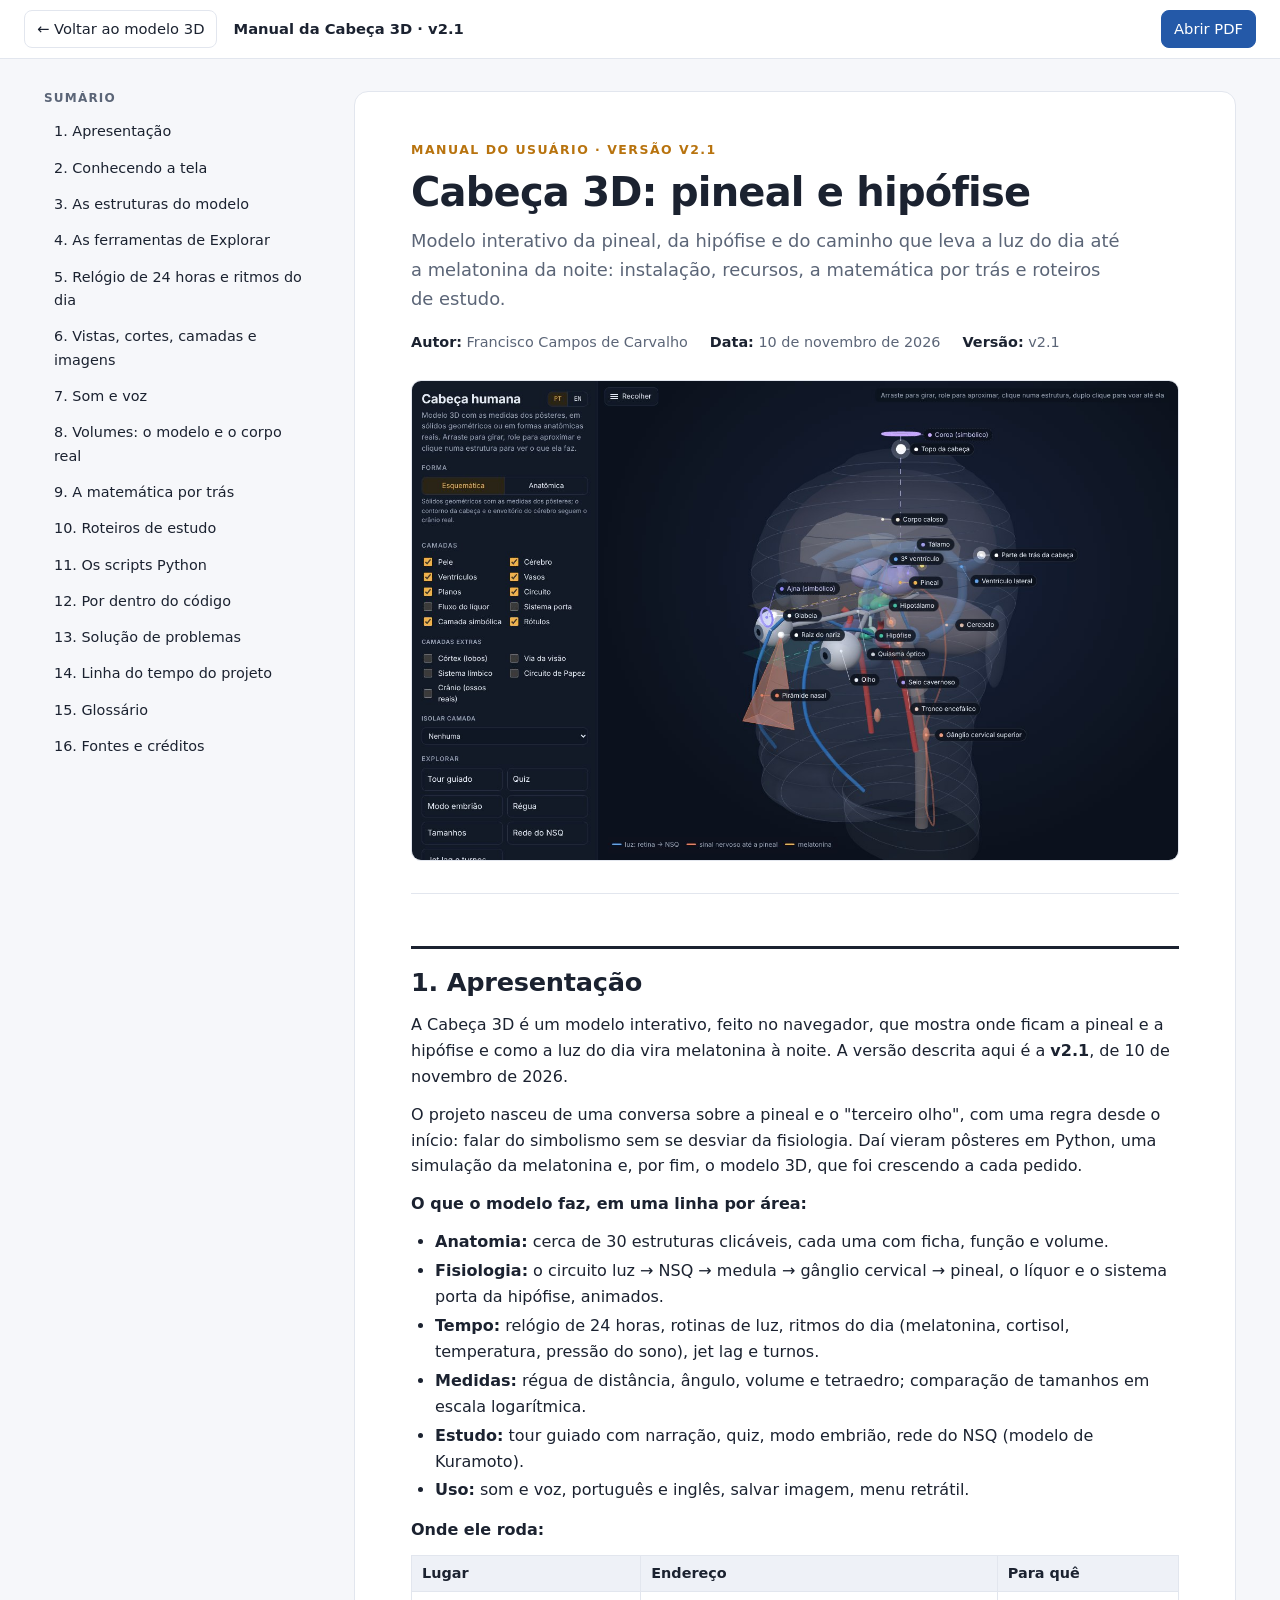
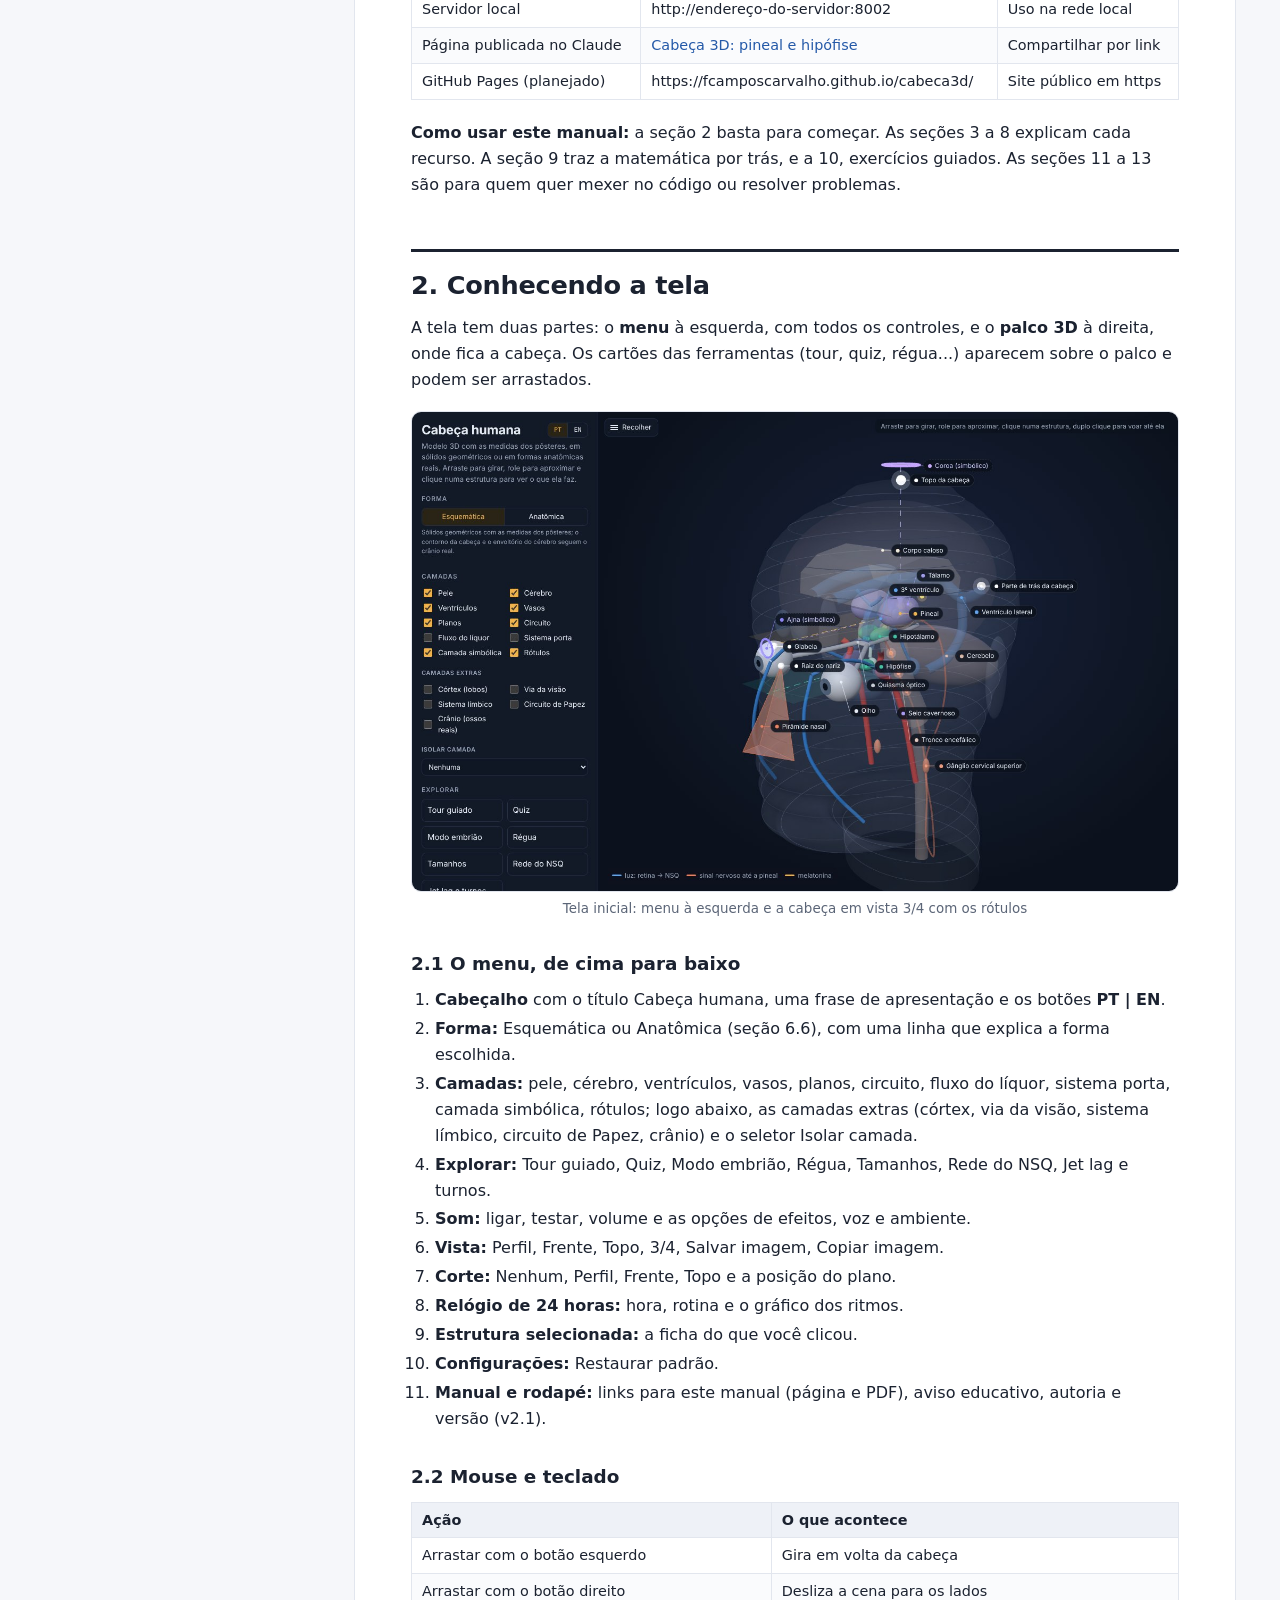
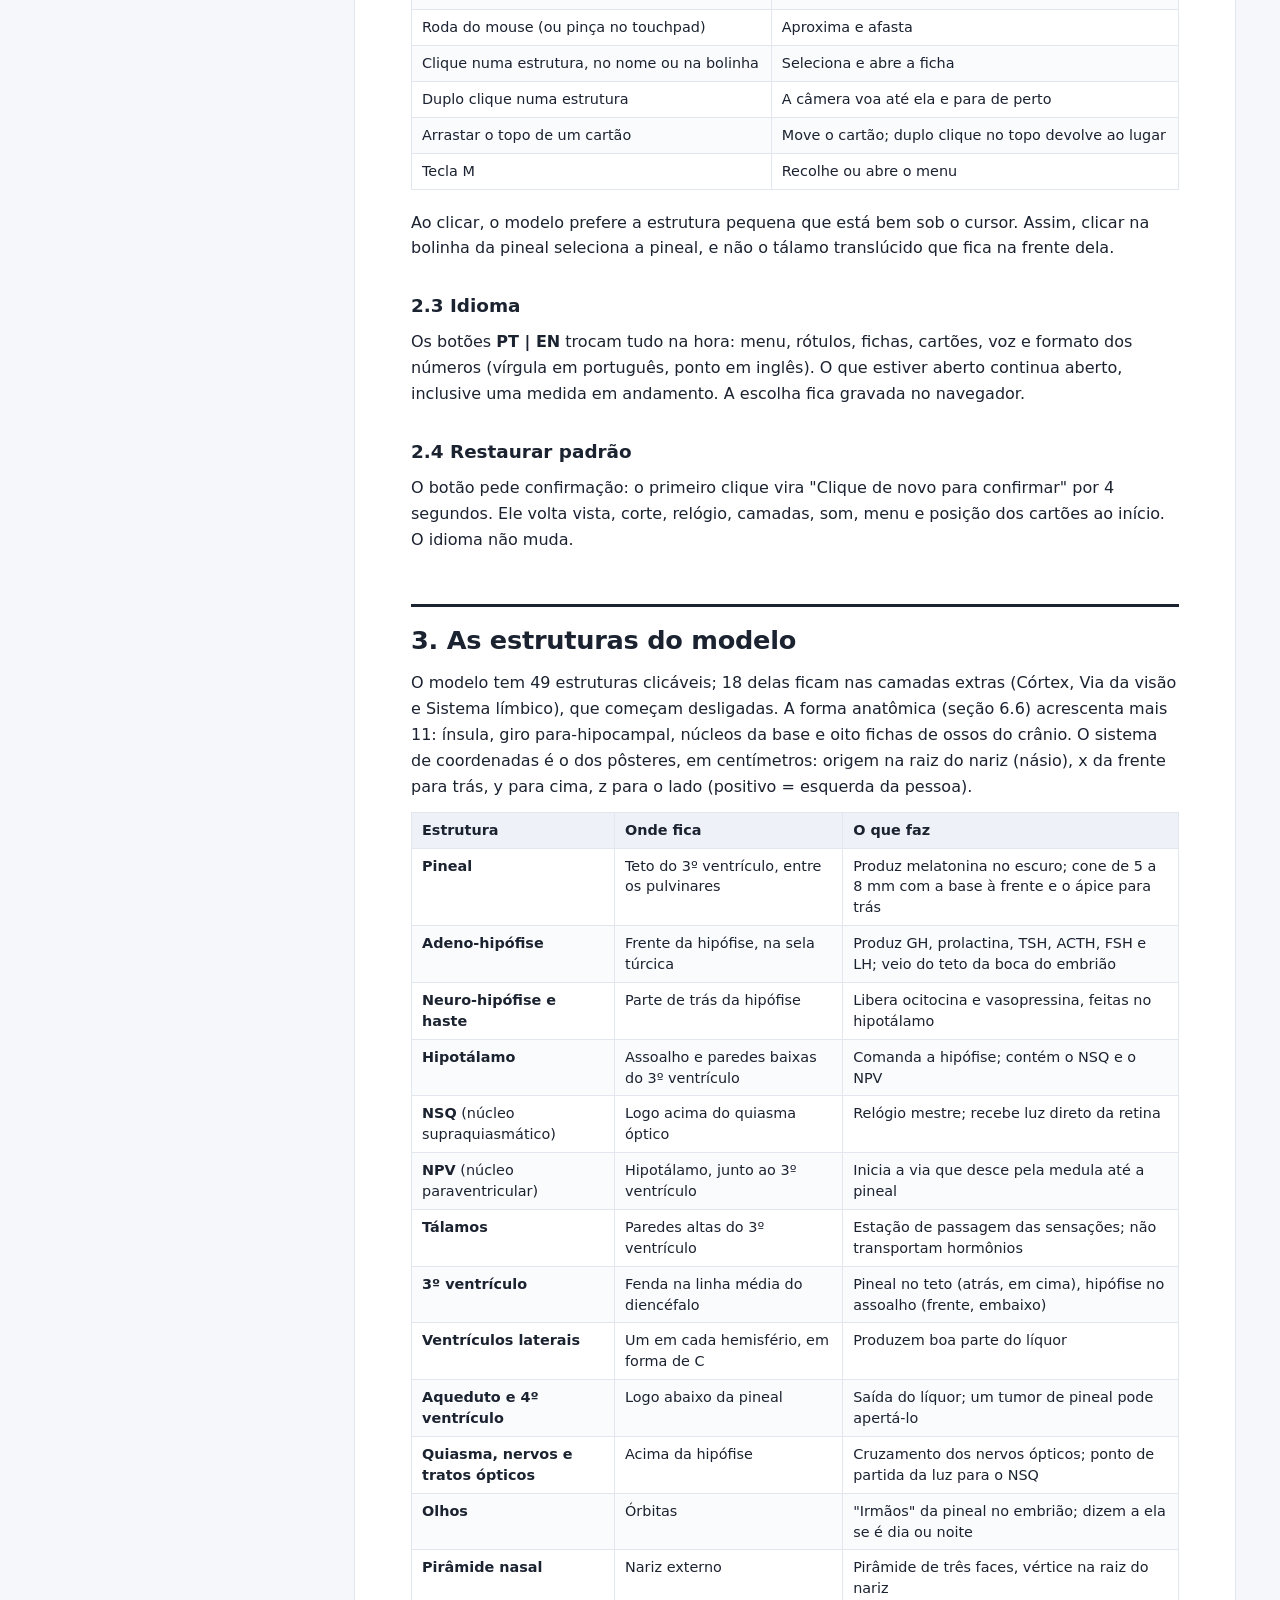
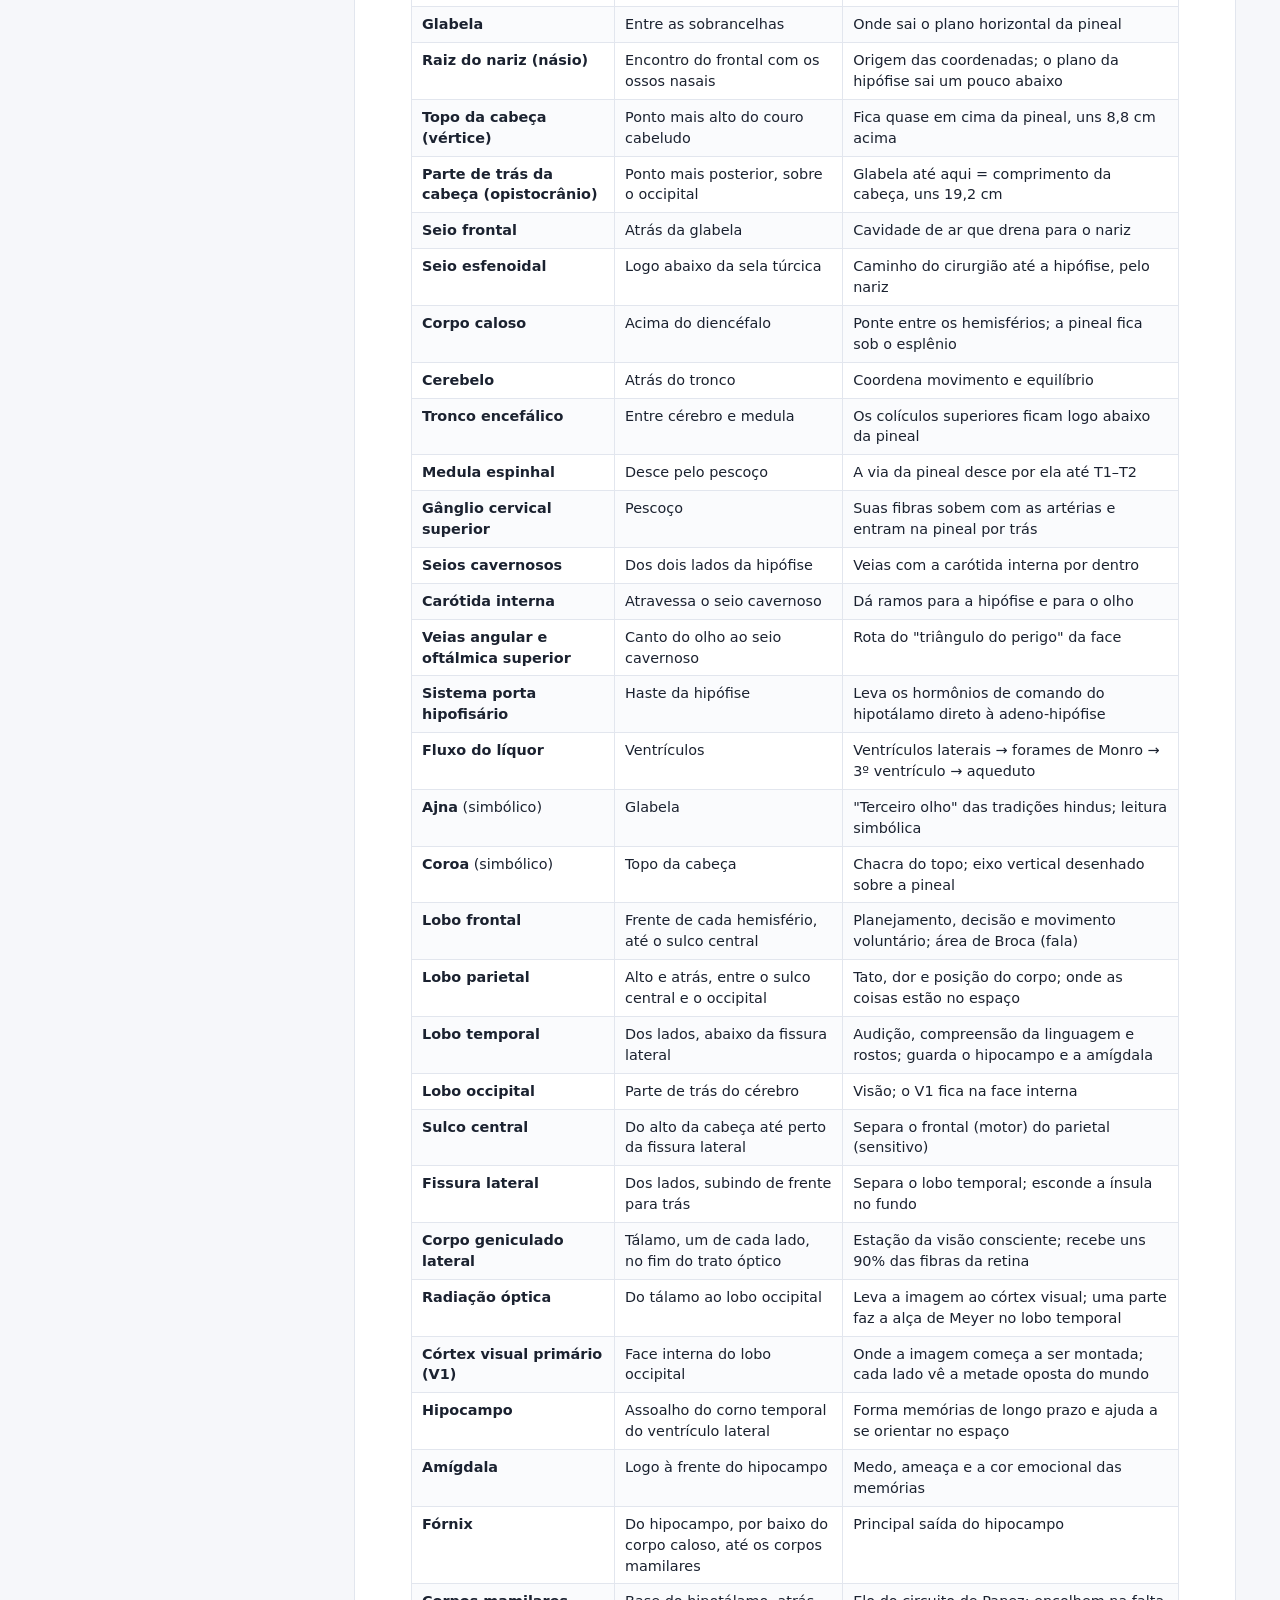
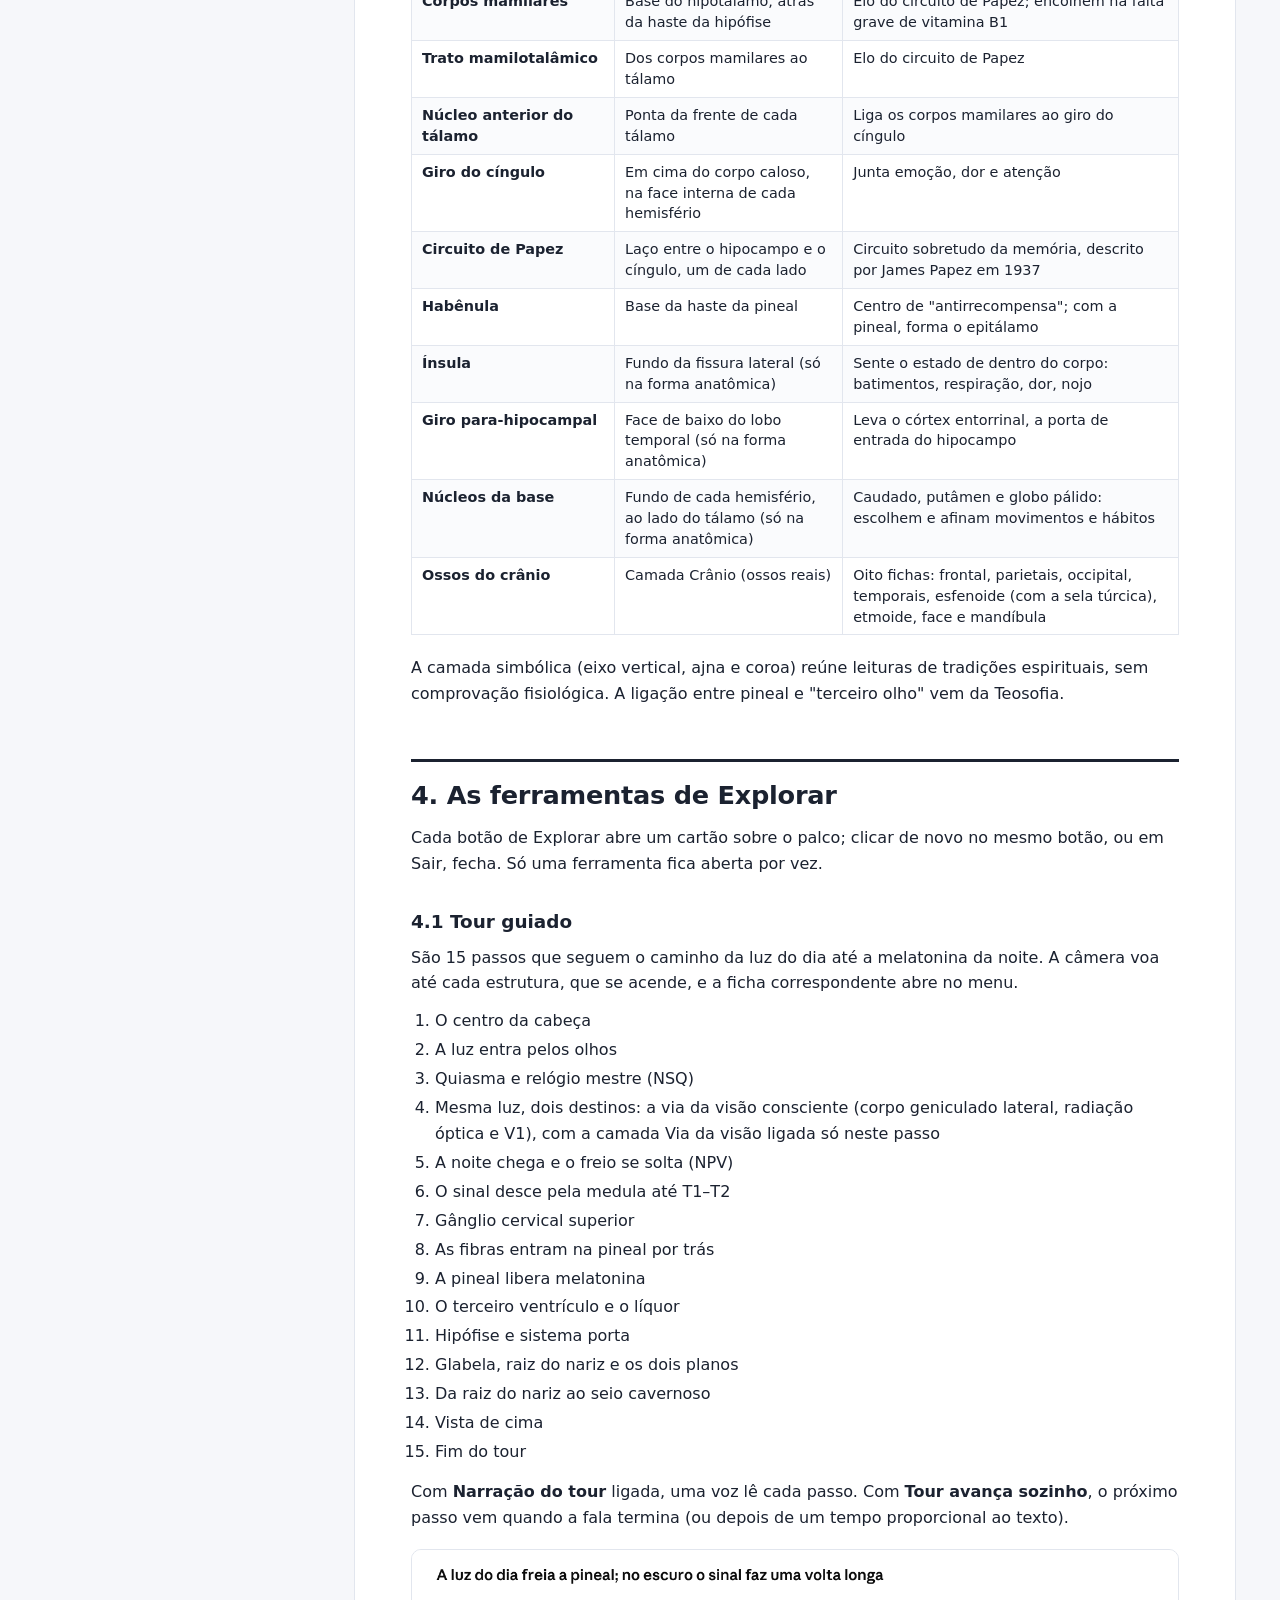
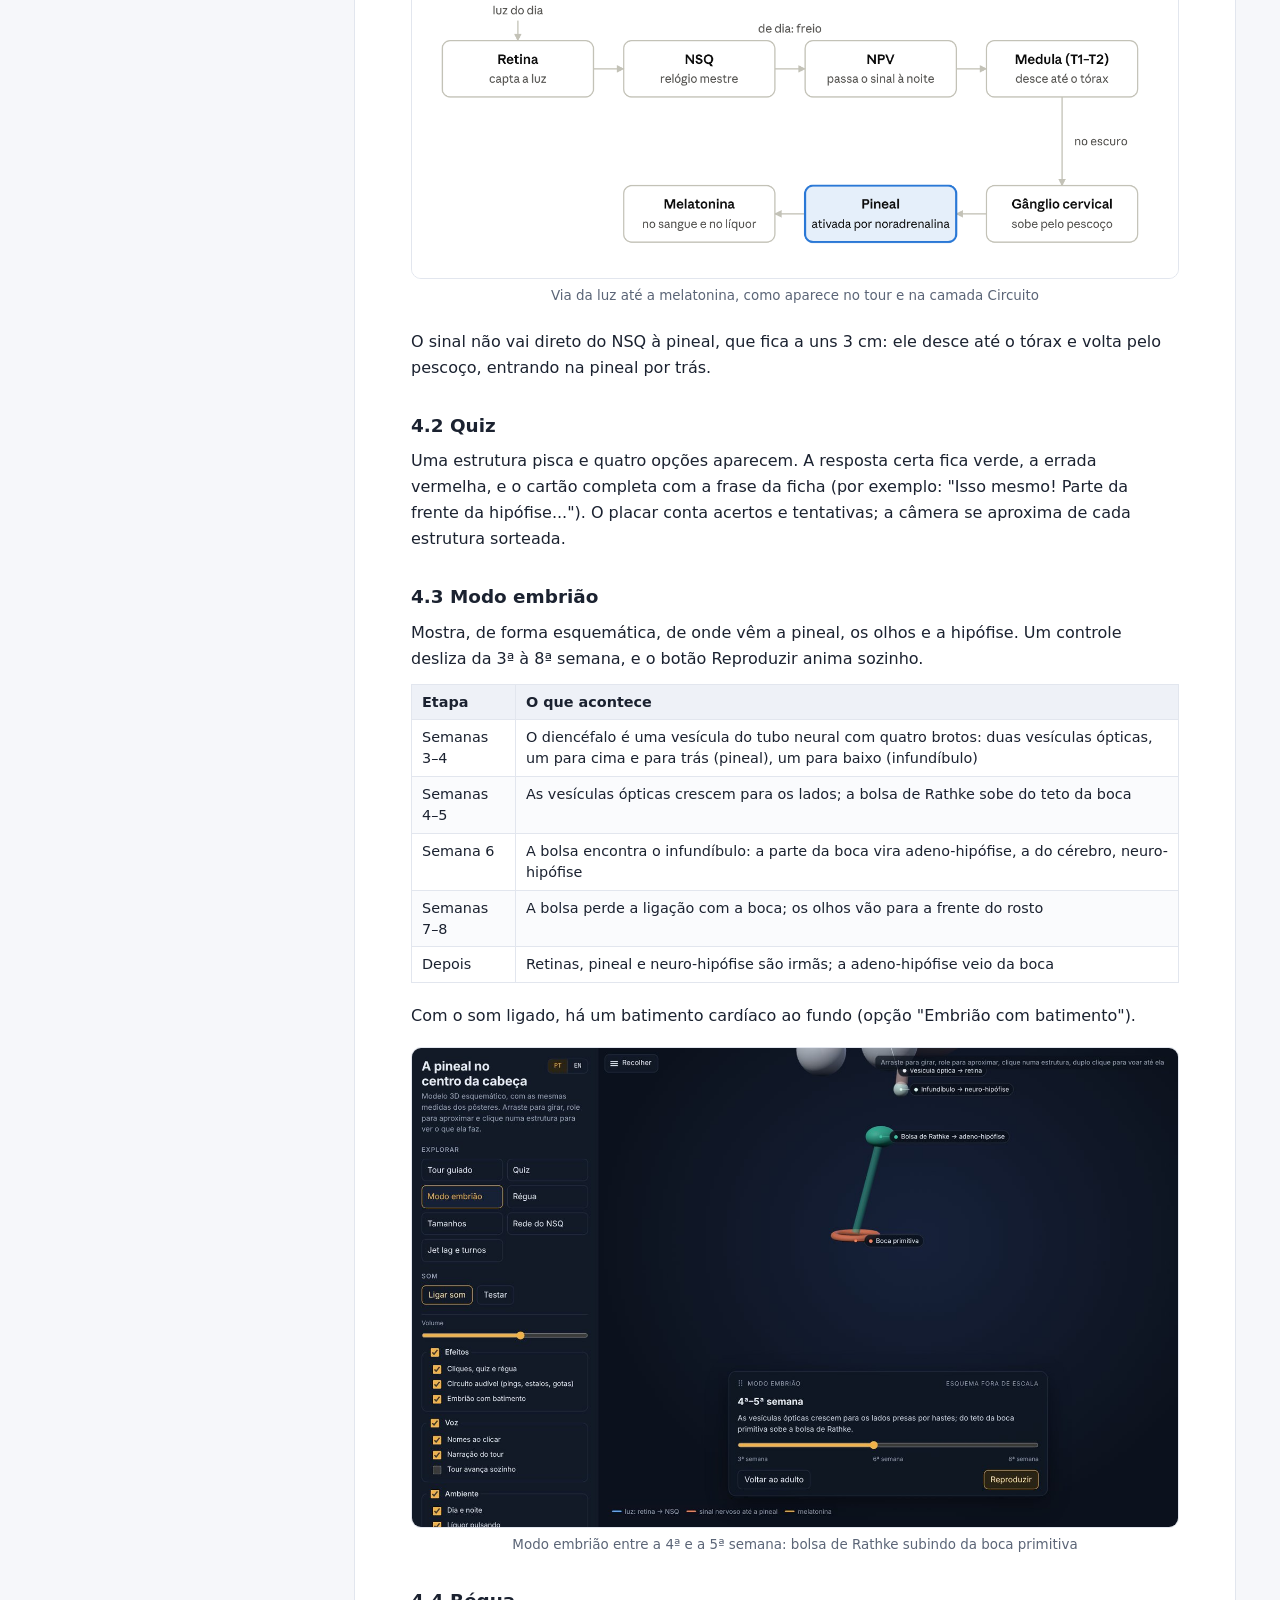
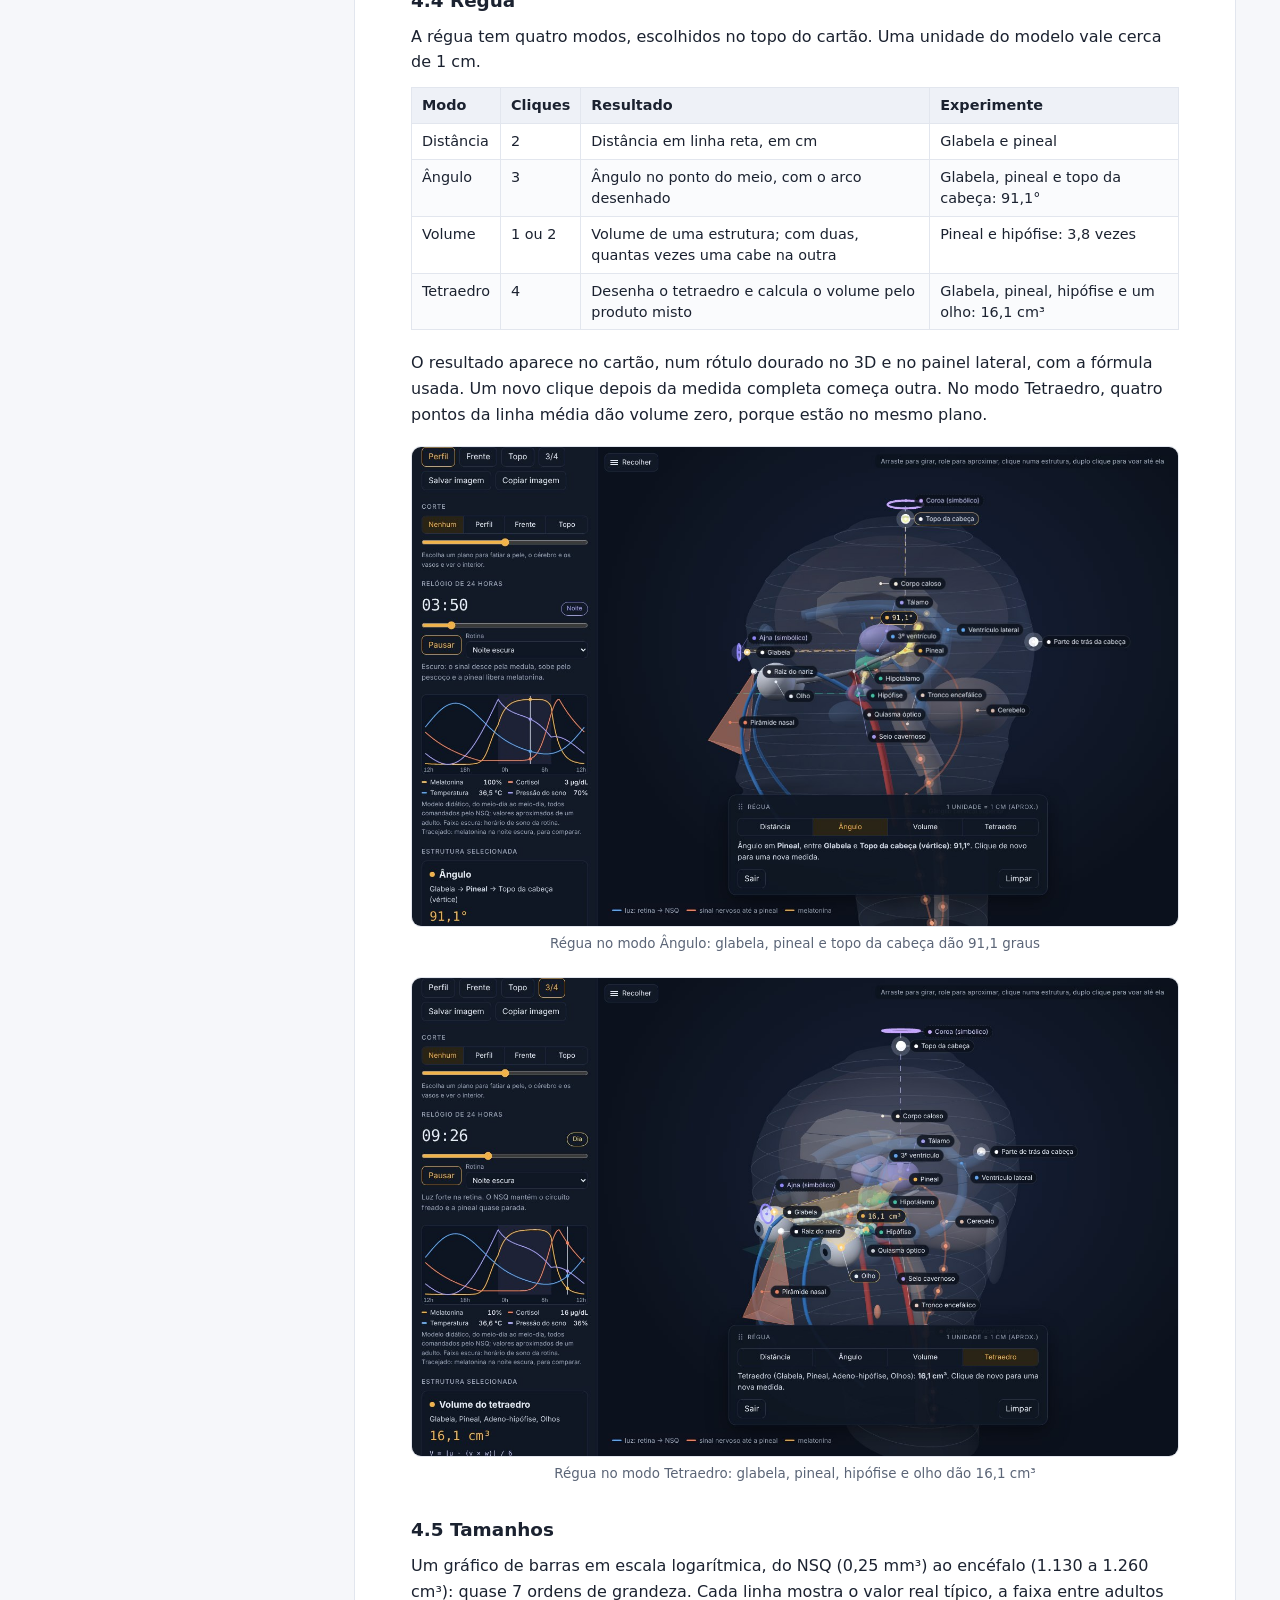
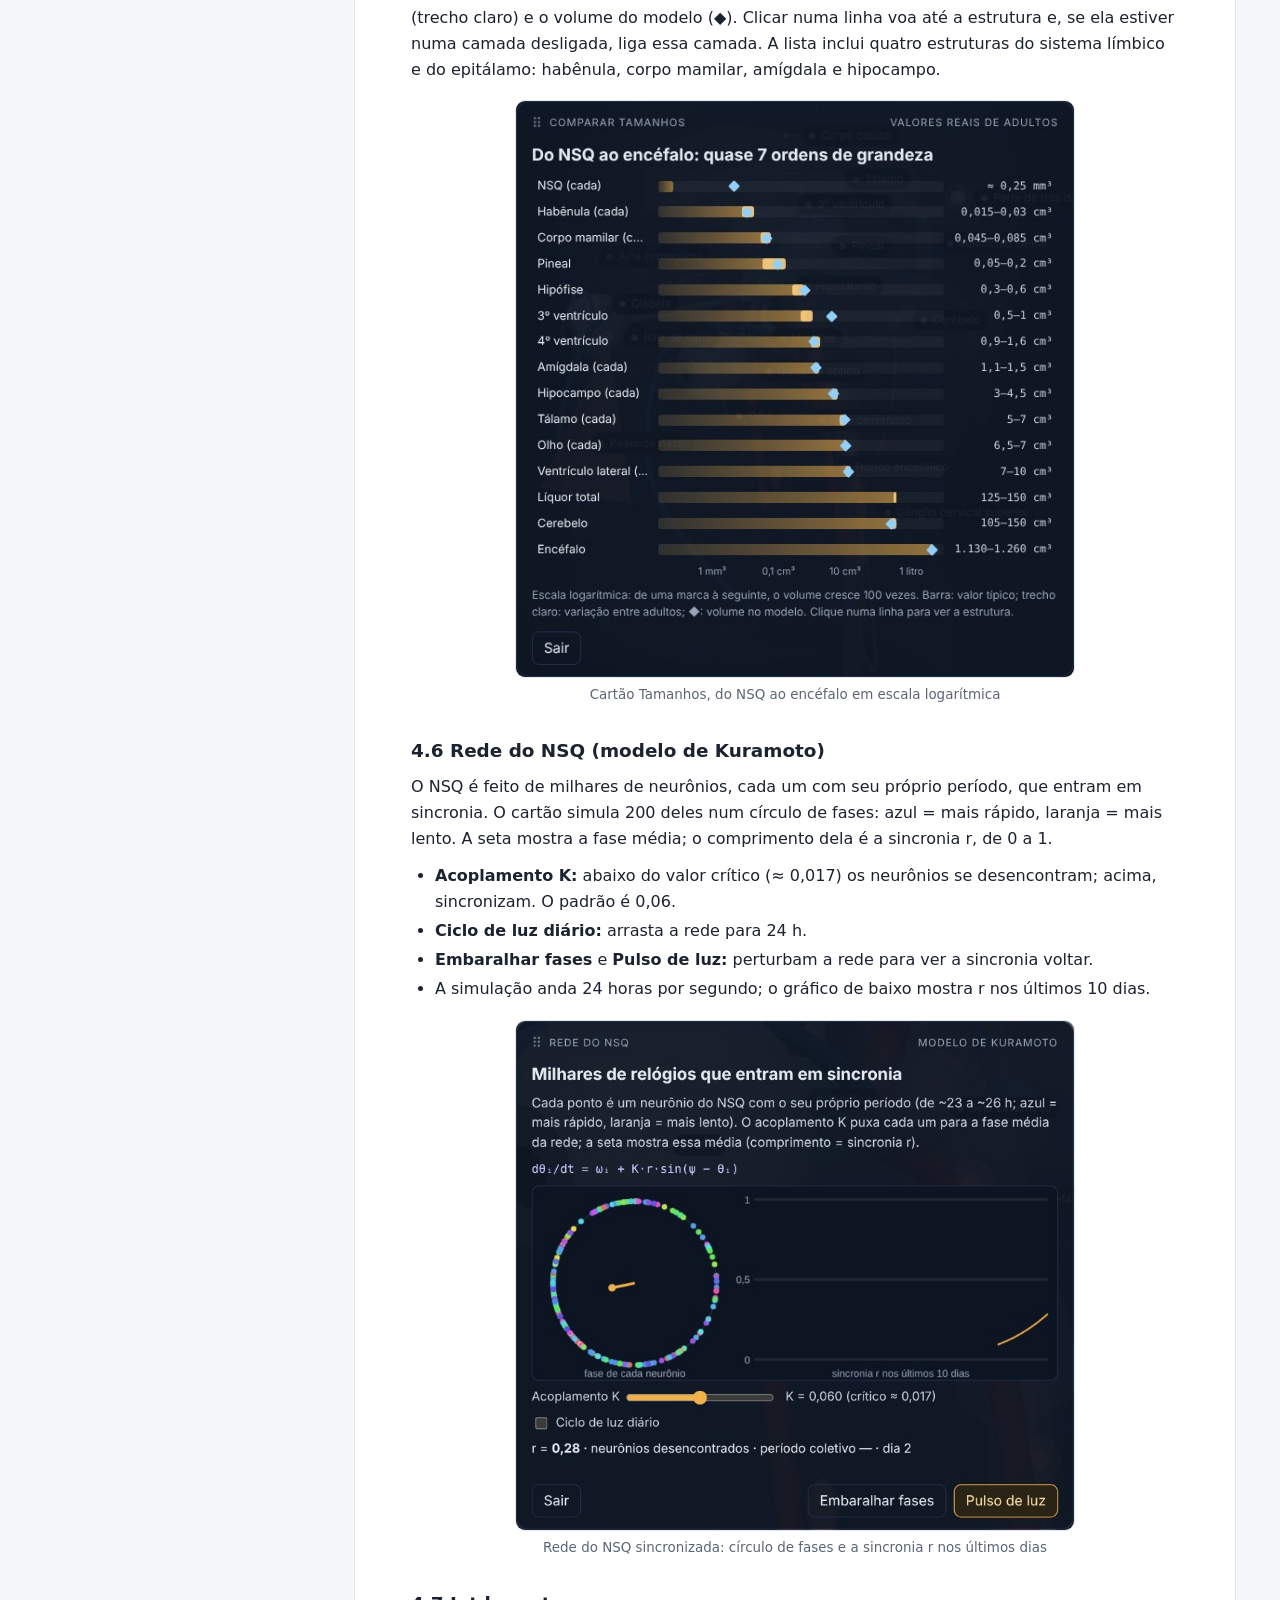
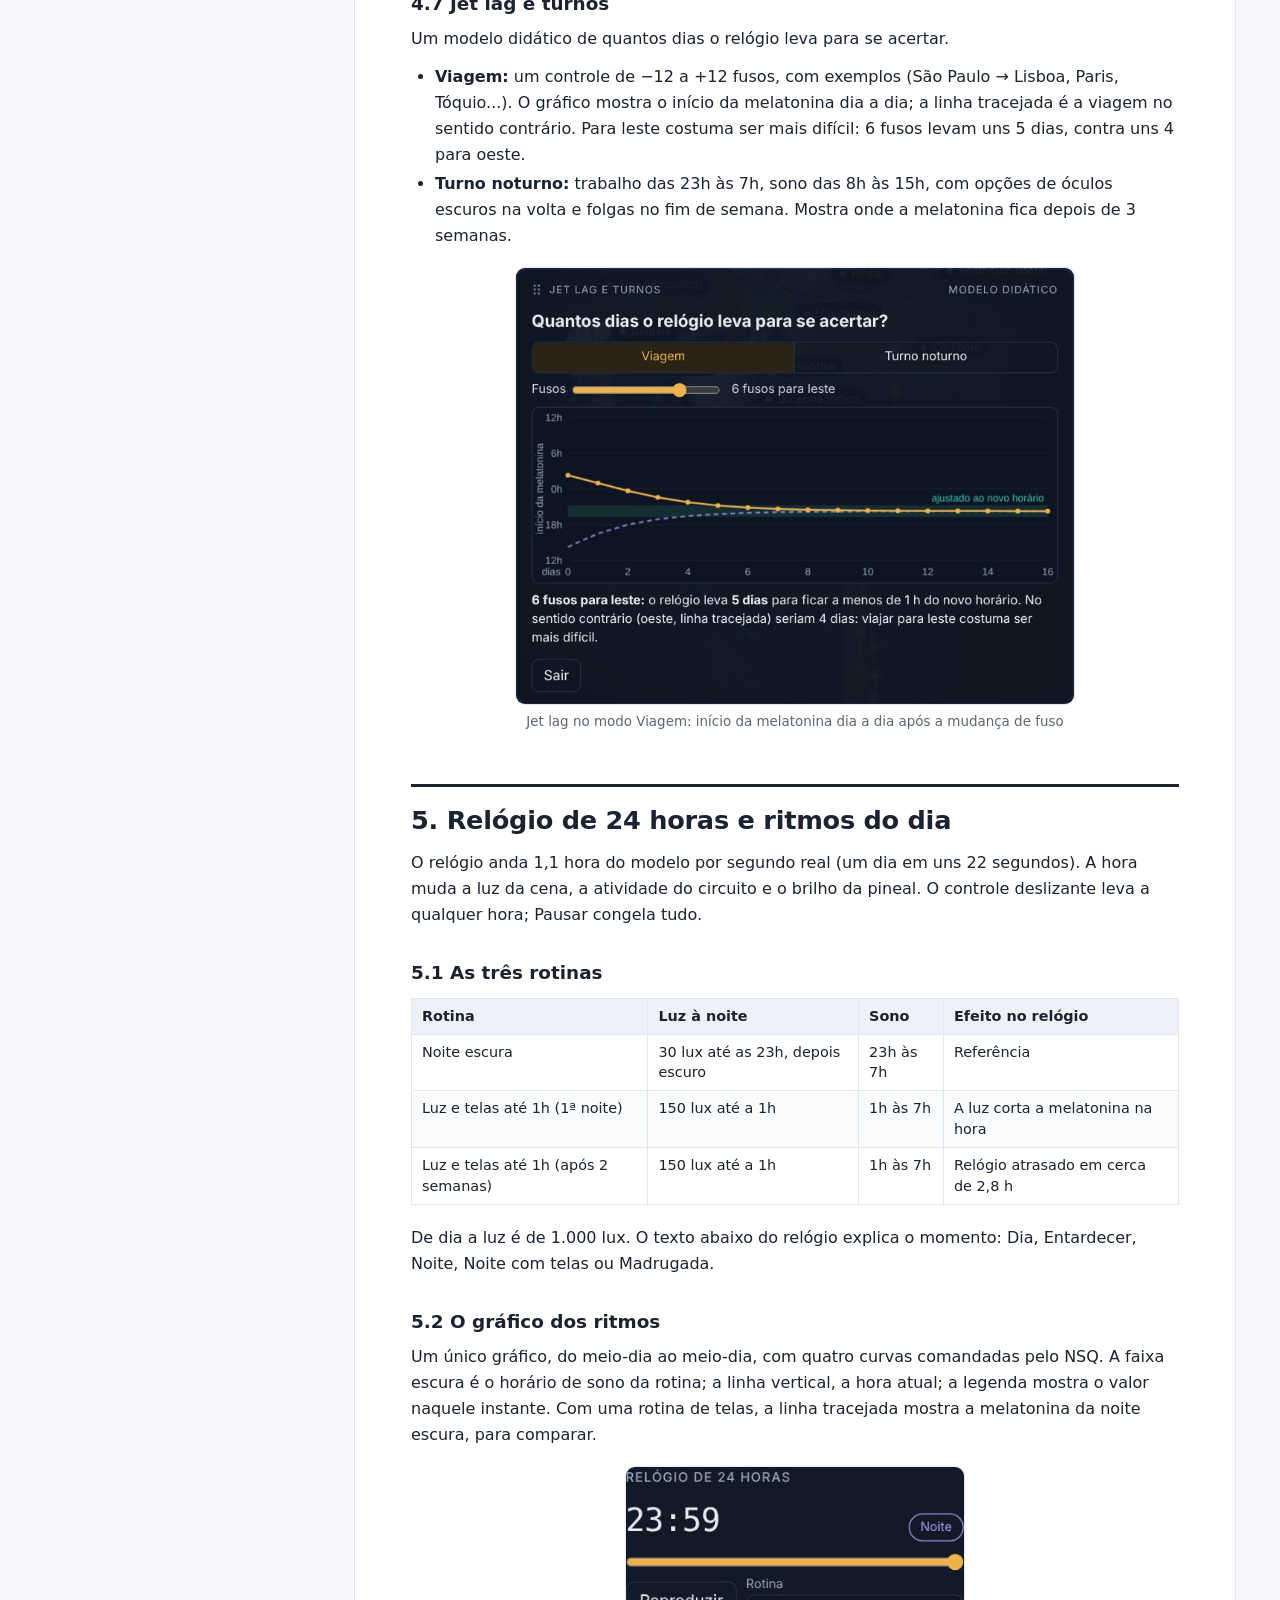
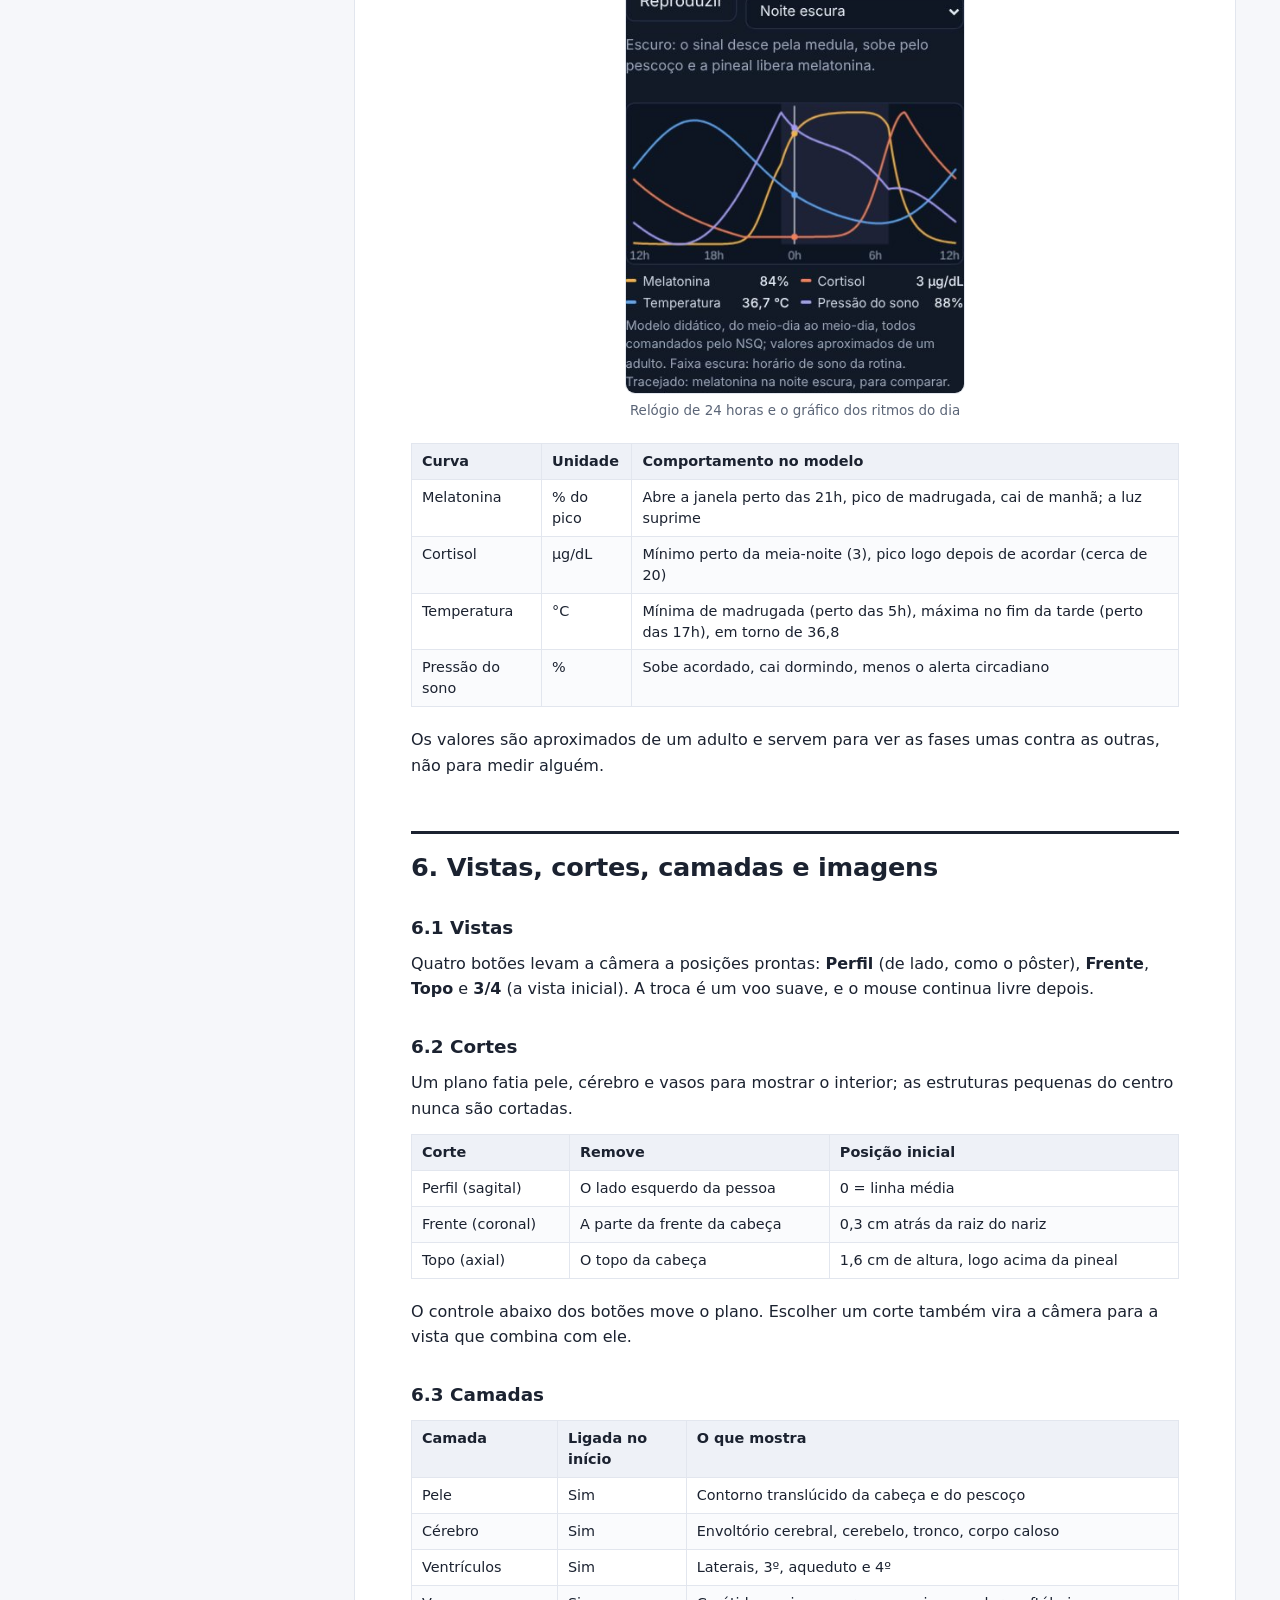
==== commit b4bd451f: "Add files via upload" ====
--- a/manual/manual.html
+++ b/manual/manual.html
@@ -323,12 +323,12 @@
 <tr>
 <td><strong>Topo da cabeça (vértice)</strong></td>
 <td>Ponto mais alto do couro cabeludo</td>
-<td>Fica quase em cima da pineal, uns 10,7 cm acima</td>
+<td>Fica quase em cima da pineal, uns 8,8 cm acima</td>
 </tr>
 <tr>
 <td><strong>Parte de trás da cabeça (opistocrânio)</strong></td>
 <td>Ponto mais posterior, sobre o occipital</td>
-<td>Glabela até aqui = comprimento da cabeça, uns 20 cm</td>
+<td>Glabela até aqui = comprimento da cabeça, uns 19,2 cm</td>
 </tr>
 <tr>
 <td><strong>Seio frontal</strong></td>
@@ -597,7 +597,7 @@
 <td>Ângulo</td>
 <td>3</td>
 <td>Ângulo no ponto do meio, com o arco desenhado</td>
-<td>Glabela, pineal e topo da cabeça: 87,5°</td>
+<td>Glabela, pineal e topo da cabeça: 91,1°</td>
 </tr>
 <tr>
 <td>Volume</td>
@@ -614,7 +614,7 @@
 </tbody>
 </table>
 <p>O resultado aparece no cartão, num rótulo dourado no 3D e no painel lateral, com a fórmula usada. Um novo clique depois da medida completa começa outra. No modo Tetraedro, quatro pontos da linha média dão volume zero, porque estão no mesmo plano.</p>
-<figure class="larga"><img src="img/04_regua_angulo.jpg" alt="Régua no modo Ângulo: glabela, pineal e topo da cabeça dão 87,5 graus"><figcaption>Régua no modo Ângulo: glabela, pineal e topo da cabeça dão 87,5 graus</figcaption></figure>
+<figure class="larga"><img src="img/04_regua_angulo.jpg" alt="Régua no modo Ângulo: glabela, pineal e topo da cabeça dão 91,1 graus"><figcaption>Régua no modo Ângulo: glabela, pineal e topo da cabeça dão 91,1 graus</figcaption></figure>
 
 <figure class="larga"><img src="img/05_tetraedro.jpg" alt="Régua no modo Tetraedro: glabela, pineal, hipófise e olho dão 16,1 cm³"><figcaption>Régua no modo Tetraedro: glabela, pineal, hipófise e olho dão 16,1 cm³</figcaption></figure>
 
@@ -852,7 +852,7 @@
 <ul>
 <li><strong>Córtex:</strong> 29 malhas de giros, com sulcos de verdade (frontais superior, médio e inferior, pré e pós-central, supramarginal, angular, temporais, fusiforme, occipitais e outros). Com a camada Córtex ligada, cada giro ganha a cor do seu lobo; desligada, o cérebro aparece em rosa translúcido. A ínsula, escondida no fundo da fissura lateral, só aparece nesta forma.</li>
 <li><strong>Estruturas profundas:</strong> tálamos e corpos geniculados laterais, hipotálamo, ventrículos, cerebelo, tronco, corpo caloso, fórnix, hipocampos, amígdalas, giros do cíngulo e para-hipocampal, corpos mamilares, habênula, pineal, hipófise, quiasma e nervos ópticos, e os núcleos da base (caudado, putâmen e globo pálido), que só existem nesta forma.</li>
-<li><strong>Cabeça:</strong> a pele real, as orelhas e as cartilagens do nariz. A camada nova <strong>Crânio (ossos reais)</strong> mostra 22 ossos agrupados em oito fichas: frontal, parietais, occipital, temporais, esfenoide, etmoide, ossos da face e mandíbula. Ela funciona nas duas formas e também pode ser isolada.</li>
+<li><strong>Cabeça:</strong> a pele real, as orelhas e as cartilagens do nariz. A camada nova <strong>Crânio (ossos reais)</strong> mostra 22 ossos agrupados em oito fichas: frontal, parietais, occipital, temporais, esfenoide, etmoide, ossos da face e mandíbula. Ela funciona nas duas formas e também pode ser isolada. O crânio é o mesmo nas duas: na Esquemática, a pele fica a uns 0,6 cm dele, da altura dos olhos para cima (seção 9.10).</li>
 </ul>
 <p>Ficam esquemáticos nas duas formas: os olhos (a malha do atlas tem mais que o dobro do volume de um olho real), o NSQ e o NPV, a radiação óptica, o V1, o trato mamilotalâmico, o núcleo anterior do tálamo, todos os vasos, a medula e o gânglio cervical, os planos, a camada simbólica e todos os pulsos. Como as malhas foram encaixadas nas posições dos pôsteres (seção 9.9), esses elementos continuam no lugar, com folgas de alguns milímetros.</p>
 <p>Nos rótulos, a linha-guia passa a apontar para a superfície da malha real, e as marcas do topo e de trás da cabeça vão para a pele real. A ficha troca "Modelo" por "Malha real" e mostra o volume da malha original, de uma só pessoa, que pode fugir da faixa típica: no atlas, cada hipocampo tem 1,9 cm³, cada ventrículo lateral 11 cm³, cada tálamo 7,4 cm³ e o cerebelo 99 cm³. Tamanhos mostra os volumes da forma ativa. Restaurar padrão volta para a forma esquemática.</p>
@@ -935,7 +935,7 @@
 </table>
 <p>Desmarcar uma opção corta o som dela na hora, inclusive o eco. Isso foi corrigido depois que a melodia da melatonina continuava tocando mesmo desligada.</p>
 <h2 id="8-volumes-o-modelo-e-o-corpo-real">8. Volumes: o modelo e o corpo real</h2>
-<p>Onze das catorze estruturas comparadas têm, no modelo, um volume dentro da faixa real de um adulto. As três que fogem são o 3º ventrículo (cerca de 4 vezes maior), o encéfalo (cerca de 1,3 vez) e o NSQ, ampliado de propósito para aparecer: o real tem só uns 0,25 mm³, e o do modelo, 9,1 mm³.</p>
+<p>Doze das catorze estruturas comparadas têm, no modelo, um volume dentro da faixa real de um adulto. As duas que fogem são o 3º ventrículo (cerca de 4 vezes maior) e o NSQ, ampliado de propósito para aparecer: o real tem só uns 0,25 mm³, e o do modelo, 9,1 mm³. O encéfalo, que tinha cerca de 1,3 vez o volume real, entrou na faixa em 13/11/2026, quando o envoltório do cérebro passou a caber no crânio real (seção 9.10).</p>
 <figure class="larga"><img src="img/grafico_volumes.png" alt="Volumes do modelo (calculados das formas 3D) e faixas reais de adultos das fontes da seção 8.4"><figcaption>Volumes do modelo (calculados das formas 3D) e faixas reais de adultos das fontes da seção 8.4</figcaption></figure>
 
 <p>O NSQ aparece umas 36 vezes maior que o real porque foi ampliado de propósito; o 3º ventrículo ficou largo demais no desenho.</p>
@@ -1047,7 +1047,7 @@
 <p>A distância é a norma do vetor entre os dois pontos. O ângulo no ponto B, entre A e C, sai do produto escalar:</p>
 <div class="formula"><span class="katex-display"><span class="katex"><span class="katex-mathml"><math xmlns="http://www.w3.org/1998/Math/MathML" display="block"><semantics><mrow><mi>d</mi><mo>=</mo><mo stretchy="false">∥</mo><mi>B</mi><mo>−</mo><mi>A</mi><mo stretchy="false">∥</mo><mo separator="true">,</mo><mspace width="2em"/><mi>θ</mi><mo>=</mo><mi>arccos</mi><mo>⁡</mo><mfrac><mrow><mo stretchy="false">(</mo><mi>A</mi><mo>−</mo><mi>B</mi><mo stretchy="false">)</mo><mo>⋅</mo><mo stretchy="false">(</mo><mi>C</mi><mo>−</mo><mi>B</mi><mo stretchy="false">)</mo></mrow><mrow><mo stretchy="false">∥</mo><mi>A</mi><mo>−</mo><mi>B</mi><mo stretchy="false">∥</mo><mtext> </mtext><mo stretchy="false">∥</mo><mi>C</mi><mo>−</mo><mi>B</mi><mo stretchy="false">∥</mo></mrow></mfrac></mrow><annotation encoding="application/x-tex">d = \lVert B - A \rVert, \qquad \theta = \arccos\frac{(A - B)\cdot(C - B)}{\lVert A - B \rVert\,\lVert C - B \rVert}</annotation></semantics></math></span><span class="katex-html" aria-hidden="true"><span class="base"><span class="strut" style="height:0.6944em;"></span><span class="mord mathnormal">d</span><span class="mspace" style="margin-right:0.2778em;"></span><span class="mrel">=</span><span class="mspace" style="margin-right:0.2778em;"></span></span><span class="base"><span class="strut" style="height:1em;vertical-align:-0.25em;"></span><span class="mopen">∥</span><span class="mord mathnormal" style="margin-right:0.0502em;">B</span><span class="mspace" style="margin-right:0.2222em;"></span><span class="mbin">−</span><span class="mspace" style="margin-right:0.2222em;"></span></span><span class="base"><span class="strut" style="height:1em;vertical-align:-0.25em;"></span><span class="mord mathnormal">A</span><span class="mclose">∥</span><span class="mpunct">,</span><span class="mspace" style="margin-right:2em;"></span><span class="mspace" style="margin-right:0.1667em;"></span><span class="mord mathnormal" style="margin-right:0.0278em;">θ</span><span class="mspace" style="margin-right:0.2778em;"></span><span class="mrel">=</span><span class="mspace" style="margin-right:0.2778em;"></span></span><span class="base"><span class="strut" style="height:2.363em;vertical-align:-0.936em;"></span><span class="mop">arccos</span><span class="mspace" style="margin-right:0.1667em;"></span><span class="mord"><span class="mopen nulldelimiter"></span><span class="mfrac"><span class="vlist-t vlist-t2"><span class="vlist-r"><span class="vlist" style="height:1.427em;"><span style="top:-2.314em;"><span class="pstrut" style="height:3em;"></span><span class="mord"><span class="mopen">∥</span><span class="mord mathnormal">A</span><span class="mspace" style="margin-right:0.2222em;"></span><span class="mbin">−</span><span class="mspace" style="margin-right:0.2222em;"></span><span class="mord mathnormal" style="margin-right:0.0502em;">B</span><span class="mclose">∥</span><span class="mspace" style="margin-right:0.1667em;"></span><span class="mopen">∥</span><span class="mord mathnormal" style="margin-right:0.0715em;">C</span><span class="mspace" style="margin-right:0.2222em;"></span><span class="mbin">−</span><span class="mspace" style="margin-right:0.2222em;"></span><span class="mord mathnormal" style="margin-right:0.0502em;">B</span><span class="mclose">∥</span></span></span><span style="top:-3.23em;"><span class="pstrut" style="height:3em;"></span><span class="frac-line" style="border-bottom-width:0.04em;"></span></span><span style="top:-3.677em;"><span class="pstrut" style="height:3em;"></span><span class="mord"><span class="mopen">(</span><span class="mord mathnormal">A</span><span class="mspace" style="margin-right:0.2222em;"></span><span class="mbin">−</span><span class="mspace" style="margin-right:0.2222em;"></span><span class="mord mathnormal" style="margin-right:0.0502em;">B</span><span class="mclose">)</span><span class="mspace" style="margin-right:0.2222em;"></span><span class="mbin">⋅</span><span class="mspace" style="margin-right:0.2222em;"></span><span class="mopen">(</span><span class="mord mathnormal" style="margin-right:0.0715em;">C</span><span class="mspace" style="margin-right:0.2222em;"></span><span class="mbin">−</span><span class="mspace" style="margin-right:0.2222em;"></span><span class="mord mathnormal" style="margin-right:0.0502em;">B</span><span class="mclose">)</span></span></span></span><span class="vlist-s">​</span></span><span class="vlist-r"><span class="vlist" style="height:0.936em;"><span></span></span></span></span></span><span class="mclose nulldelimiter"></span></span></span></span></span></span></div>
 
-<p>Exemplo: glabela → pineal → topo da cabeça dá 87,5°. O plano horizontal da pineal e o eixo vertical da cabeça são quase perpendiculares, o que confirma que o topo fica quase em cima da pineal.</p>
+<p>Exemplo: glabela → pineal → topo da cabeça dá 91,1°. O plano horizontal da pineal e o eixo vertical da cabeça são quase perpendiculares, o que confirma que o topo fica quase em cima da pineal.</p>
 <h3 id="93-tetraedro-e-produto-misto">9.3 Tetraedro e produto misto</h3>
 <p>Com u = B − A, v = C − A e w = D − A, o produto misto é o determinante da matriz com u, v e w nas linhas. Ele dá o volume do paralelepípedo; o tetraedro ocupa um sexto dele:</p>
 <div class="formula"><span class="katex-display"><span class="katex"><span class="katex-mathml"><math xmlns="http://www.w3.org/1998/Math/MathML" display="block"><semantics><mrow><mi>V</mi><mo>=</mo><mfrac><mn>1</mn><mn>6</mn></mfrac><mtext> </mtext><mo fence="true" stretchy="true" minsize="1.2em" maxsize="1.2em">∣</mo><mtext> </mtext><mi>u</mi><mo>⋅</mo><mo stretchy="false">(</mo><mi>v</mi><mo>×</mo><mi>w</mi><mo stretchy="false">)</mo><mtext> </mtext><mo fence="true" stretchy="true" minsize="1.2em" maxsize="1.2em">∣</mo><mo>=</mo><mfrac><mn>1</mn><mn>6</mn></mfrac><mrow><mo fence="true">∣</mo><mi>det</mi><mo>⁡</mo><mrow><mo fence="true">(</mo><mtable rowspacing="0.16em" columnalign="center center center" columnspacing="1em"><mtr><mtd><mstyle scriptlevel="0" displaystyle="false"><msub><mi>u</mi><mi>x</mi></msub></mstyle></mtd><mtd><mstyle scriptlevel="0" displaystyle="false"><msub><mi>u</mi><mi>y</mi></msub></mstyle></mtd><mtd><mstyle scriptlevel="0" displaystyle="false"><msub><mi>u</mi><mi>z</mi></msub></mstyle></mtd></mtr><mtr><mtd><mstyle scriptlevel="0" displaystyle="false"><msub><mi>v</mi><mi>x</mi></msub></mstyle></mtd><mtd><mstyle scriptlevel="0" displaystyle="false"><msub><mi>v</mi><mi>y</mi></msub></mstyle></mtd><mtd><mstyle scriptlevel="0" displaystyle="false"><msub><mi>v</mi><mi>z</mi></msub></mstyle></mtd></mtr><mtr><mtd><mstyle scriptlevel="0" displaystyle="false"><msub><mi>w</mi><mi>x</mi></msub></mstyle></mtd><mtd><mstyle scriptlevel="0" displaystyle="false"><msub><mi>w</mi><mi>y</mi></msub></mstyle></mtd><mtd><mstyle scriptlevel="0" displaystyle="false"><msub><mi>w</mi><mi>z</mi></msub></mstyle></mtd></mtr></mtable><mo fence="true">)</mo></mrow><mo fence="true">∣</mo></mrow></mrow><annotation encoding="application/x-tex">V = \frac{1}{6}\,\bigl|\,u\cdot(v\times w)\,\bigr| = \frac{1}{6}\left|\det\begin{pmatrix} u_x &amp; u_y &amp; u_z\\ v_x &amp; v_y &amp; v_z\\ w_x &amp; w_y &amp; w_z \end{pmatrix}\right|</annotation></semantics></math></span><span class="katex-html" aria-hidden="true"><span class="base"><span class="strut" style="height:0.6833em;"></span><span class="mord mathnormal" style="margin-right:0.2222em;">V</span><span class="mspace" style="margin-right:0.2778em;"></span><span class="mrel">=</span><span class="mspace" style="margin-right:0.2778em;"></span></span><span class="base"><span class="strut" style="height:2.0074em;vertical-align:-0.686em;"></span><span class="mord"><span class="mopen nulldelimiter"></span><span class="mfrac"><span class="vlist-t vlist-t2"><span class="vlist-r"><span class="vlist" style="height:1.3214em;"><span style="top:-2.314em;"><span class="pstrut" style="height:3em;"></span><span class="mord"><span class="mord">6</span></span></span><span style="top:-3.23em;"><span class="pstrut" style="height:3em;"></span><span class="frac-line" style="border-bottom-width:0.04em;"></span></span><span style="top:-3.677em;"><span class="pstrut" style="height:3em;"></span><span class="mord"><span class="mord">1</span></span></span></span><span class="vlist-s">​</span></span><span class="vlist-r"><span class="vlist" style="height:0.686em;"><span></span></span></span></span></span><span class="mclose nulldelimiter"></span></span><span class="mspace" style="margin-right:0.1667em;"></span><span class="mopen"><span class="delimsizing mult"><span class="vlist-t vlist-t2"><span class="vlist-r"><span class="vlist" style="height:0.85em;"><span style="top:-2.85em;"><span class="pstrut" style="height:3.2em;"></span><span style="width:0.333em;height:1.2em;"><svg xmlns="http://www.w3.org/2000/svg" width="0.333em" height="1.2em" viewBox="0 0 333 1200"><path d="M145 15 v585 v0 v585 c2.667,10,9.667,15,21,15
@@ -1180,10 +1180,56 @@
 <div class="formula"><span class="katex-display"><span class="katex"><span class="katex-mathml"><math xmlns="http://www.w3.org/1998/Math/MathML" display="block"><semantics><mrow><mi>f</mi><mo stretchy="false">(</mo><mi mathvariant="bold">p</mi><mo stretchy="false">)</mo><mo>=</mo><mi>A</mi><mi mathvariant="bold">p</mi><mo>+</mo><mi mathvariant="bold">b</mi><mo>+</mo><munder><mo>∑</mo><mi>i</mi></munder><msub><mi mathvariant="bold">w</mi><mi>i</mi></msub><mtext> </mtext><mi>φ</mi><mo fence="true" stretchy="true" minsize="1.2em" maxsize="1.2em">(</mo><mo stretchy="false">∥</mo><mi mathvariant="bold">p</mi><mo>−</mo><msub><mi mathvariant="bold">p</mi><mi>i</mi></msub><mo stretchy="false">∥</mo><mo fence="true" stretchy="true" minsize="1.2em" maxsize="1.2em">)</mo><mo separator="true">,</mo><mspace width="2em"/><mi>φ</mi><mo stretchy="false">(</mo><mi>r</mi><mo stretchy="false">)</mo><mo>=</mo><msup><mi>r</mi><mn>2</mn></msup><mi>ln</mi><mo>⁡</mo><mi>r</mi></mrow><annotation encoding="application/x-tex">f(\mathbf p) = A\mathbf p + \mathbf b + \sum_i \mathbf w_i\, \varphi\bigl(\lVert \mathbf p - \mathbf p_i \rVert\bigr), \qquad \varphi(r) = r^2 \ln r</annotation></semantics></math></span><span class="katex-html" aria-hidden="true"><span class="base"><span class="strut" style="height:1em;vertical-align:-0.25em;"></span><span class="mord mathnormal" style="margin-right:0.1076em;">f</span><span class="mopen">(</span><span class="mord mathbf">p</span><span class="mclose">)</span><span class="mspace" style="margin-right:0.2778em;"></span><span class="mrel">=</span><span class="mspace" style="margin-right:0.2778em;"></span></span><span class="base"><span class="strut" style="height:0.8778em;vertical-align:-0.1944em;"></span><span class="mord mathnormal">A</span><span class="mord mathbf">p</span><span class="mspace" style="margin-right:0.2222em;"></span><span class="mbin">+</span><span class="mspace" style="margin-right:0.2222em;"></span></span><span class="base"><span class="strut" style="height:0.7778em;vertical-align:-0.0833em;"></span><span class="mord mathbf">b</span><span class="mspace" style="margin-right:0.2222em;"></span><span class="mbin">+</span><span class="mspace" style="margin-right:0.2222em;"></span></span><span class="base"><span class="strut" style="height:2.3277em;vertical-align:-1.2777em;"></span><span class="mop op-limits"><span class="vlist-t vlist-t2"><span class="vlist-r"><span class="vlist" style="height:1.05em;"><span style="top:-1.8723em;margin-left:0em;"><span class="pstrut" style="height:3.05em;"></span><span class="sizing reset-size6 size3 mtight"><span class="mord mathnormal mtight">i</span></span></span><span style="top:-3.05em;"><span class="pstrut" style="height:3.05em;"></span><span><span class="mop op-symbol large-op">∑</span></span></span></span><span class="vlist-s">​</span></span><span class="vlist-r"><span class="vlist" style="height:1.2777em;"><span></span></span></span></span></span><span class="mspace" style="margin-right:0.1667em;"></span><span class="mord"><span class="mord mathbf" style="margin-right:0.016em;">w</span><span class="msupsub"><span class="vlist-t vlist-t2"><span class="vlist-r"><span class="vlist" style="height:0.3117em;"><span style="top:-2.55em;margin-left:-0.016em;margin-right:0.05em;"><span class="pstrut" style="height:2.7em;"></span><span class="sizing reset-size6 size3 mtight"><span class="mord mathnormal mtight">i</span></span></span></span><span class="vlist-s">​</span></span><span class="vlist-r"><span class="vlist" style="height:0.15em;"><span></span></span></span></span></span></span><span class="mspace" style="margin-right:0.1667em;"></span><span class="mord mathnormal">φ</span><span class="mopen"><span class="delimsizing size1">(</span></span><span class="mopen">∥</span><span class="mord mathbf">p</span><span class="mspace" style="margin-right:0.2222em;"></span><span class="mbin">−</span><span class="mspace" style="margin-right:0.2222em;"></span></span><span class="base"><span class="strut" style="height:1.2em;vertical-align:-0.35em;"></span><span class="mord"><span class="mord mathbf">p</span><span class="msupsub"><span class="vlist-t vlist-t2"><span class="vlist-r"><span class="vlist" style="height:0.3117em;"><span style="top:-2.55em;margin-left:0em;margin-right:0.05em;"><span class="pstrut" style="height:2.7em;"></span><span class="sizing reset-size6 size3 mtight"><span class="mord mathnormal mtight">i</span></span></span></span><span class="vlist-s">​</span></span><span class="vlist-r"><span class="vlist" style="height:0.15em;"><span></span></span></span></span></span></span><span class="mclose">∥</span><span class="mclose"><span class="delimsizing size1">)</span></span><span class="mpunct">,</span><span class="mspace" style="margin-right:2em;"></span><span class="mspace" style="margin-right:0.1667em;"></span><span class="mord mathnormal">φ</span><span class="mopen">(</span><span class="mord mathnormal" style="margin-right:0.0278em;">r</span><span class="mclose">)</span><span class="mspace" style="margin-right:0.2778em;"></span><span class="mrel">=</span><span class="mspace" style="margin-right:0.2778em;"></span></span><span class="base"><span class="strut" style="height:0.8641em;"></span><span class="mord"><span class="mord mathnormal" style="margin-right:0.0278em;">r</span><span class="msupsub"><span class="vlist-t"><span class="vlist-r"><span class="vlist" style="height:0.8641em;"><span style="top:-3.113em;margin-right:0.05em;"><span class="pstrut" style="height:2.7em;"></span><span class="sizing reset-size6 size3 mtight"><span class="mord mtight">2</span></span></span></span></span></span></span></span><span class="mspace" style="margin-right:0.1667em;"></span><span class="mop">ln</span><span class="mspace" style="margin-right:0.1667em;"></span><span class="mord mathnormal" style="margin-right:0.0278em;">r</span></span></span></span></span></div>
 
 <p>Entre todas as deformações que passam pelos pontos, a thin-plate spline é a que menos entorta: ela minimiza a energia de flexão, a integral do quadrado das segundas derivadas. Na região do encéfalo, o deslocamento médio é de 0,3 cm e o máximo de 1 cm. O determinante do jacobiano, que diz quanto um pedacinho de volume cresce ou encolhe, fica entre 0,76 e 1,31; por isso a ficha mostra o volume da malha original, medido antes do encaixe.</p>
-<p><strong>Quanta área cabe nas dobras.</strong> A casca lisa do modo esquemático é um elipsoide de semieixos 8,3 × 6,0 × 6,7 cm. Pela fórmula aproximada de Knud Thomsen, sua área é de uns 610 cm², e o casco convexo das malhas reais dá quase o mesmo, 630 cm²:</p>
+<p><strong>Quanta área cabe nas dobras.</strong> A casca lisa do modo esquemático é um elipsoide de semieixos 7,8 × 5,4 × 6,4 cm. Pela fórmula aproximada de Knud Thomsen, sua área é de uns 530 cm², um pouco menos que o casco convexo das malhas reais, 630 cm², porque um elipsoide não preenche os cantos do crânio:</p>
 <div class="formula"><span class="katex-display"><span class="katex"><span class="katex-mathml"><math xmlns="http://www.w3.org/1998/Math/MathML" display="block"><semantics><mrow><mi>S</mi><mo>≈</mo><mn>4</mn><mi>π</mi><msup><mrow><mo fence="true">(</mo><mfrac><mrow><msup><mi>a</mi><mi>p</mi></msup><msup><mi>b</mi><mi>p</mi></msup><mo>+</mo><msup><mi>a</mi><mi>p</mi></msup><msup><mi>c</mi><mi>p</mi></msup><mo>+</mo><msup><mi>b</mi><mi>p</mi></msup><msup><mi>c</mi><mi>p</mi></msup></mrow><mn>3</mn></mfrac><mo fence="true">)</mo></mrow><mrow><mn>1</mn><mi mathvariant="normal">/</mi><mi>p</mi></mrow></msup><mo separator="true">,</mo><mspace width="2em"/><mi>p</mi><mo>≈</mo><mn>1,6075</mn></mrow><annotation encoding="application/x-tex">S \approx 4\pi \left( \frac{a^p b^p + a^p c^p + b^p c^p}{3} \right)^{1/p}, \qquad p \approx 1{,}6075</annotation></semantics></math></span><span class="katex-html" aria-hidden="true"><span class="base"><span class="strut" style="height:0.6833em;"></span><span class="mord mathnormal" style="margin-right:0.0576em;">S</span><span class="mspace" style="margin-right:0.2778em;"></span><span class="mrel">≈</span><span class="mspace" style="margin-right:0.2778em;"></span></span><span class="base"><span class="strut" style="height:2.6779em;vertical-align:-0.95em;"></span><span class="mord">4</span><span class="mord mathnormal" style="margin-right:0.0359em;">π</span><span class="mspace" style="margin-right:0.1667em;"></span><span class="minner"><span class="minner"><span class="mopen delimcenter" style="top:0em;"><span class="delimsizing size3">(</span></span><span class="mord"><span class="mopen nulldelimiter"></span><span class="mfrac"><span class="vlist-t vlist-t2"><span class="vlist-r"><span class="vlist" style="height:1.3714em;"><span style="top:-2.314em;"><span class="pstrut" style="height:3em;"></span><span class="mord"><span class="mord">3</span></span></span><span style="top:-3.23em;"><span class="pstrut" style="height:3em;"></span><span class="frac-line" style="border-bottom-width:0.04em;"></span></span><span style="top:-3.677em;"><span class="pstrut" style="height:3em;"></span><span class="mord"><span class="mord"><span class="mord mathnormal">a</span><span class="msupsub"><span class="vlist-t"><span class="vlist-r"><span class="vlist" style="height:0.6644em;"><span style="top:-3.063em;margin-right:0.05em;"><span class="pstrut" style="height:2.7em;"></span><span class="sizing reset-size6 size3 mtight"><span class="mord mathnormal mtight">p</span></span></span></span></span></span></span></span><span class="mord"><span class="mord mathnormal">b</span><span class="msupsub"><span class="vlist-t"><span class="vlist-r"><span class="vlist" style="height:0.6644em;"><span style="top:-3.063em;margin-right:0.05em;"><span class="pstrut" style="height:2.7em;"></span><span class="sizing reset-size6 size3 mtight"><span class="mord mathnormal mtight">p</span></span></span></span></span></span></span></span><span class="mspace" style="margin-right:0.2222em;"></span><span class="mbin">+</span><span class="mspace" style="margin-right:0.2222em;"></span><span class="mord"><span class="mord mathnormal">a</span><span class="msupsub"><span class="vlist-t"><span class="vlist-r"><span class="vlist" style="height:0.6644em;"><span style="top:-3.063em;margin-right:0.05em;"><span class="pstrut" style="height:2.7em;"></span><span class="sizing reset-size6 size3 mtight"><span class="mord mathnormal mtight">p</span></span></span></span></span></span></span></span><span class="mord"><span class="mord mathnormal">c</span><span class="msupsub"><span class="vlist-t"><span class="vlist-r"><span class="vlist" style="height:0.6644em;"><span style="top:-3.063em;margin-right:0.05em;"><span class="pstrut" style="height:2.7em;"></span><span class="sizing reset-size6 size3 mtight"><span class="mord mathnormal mtight">p</span></span></span></span></span></span></span></span><span class="mspace" style="margin-right:0.2222em;"></span><span class="mbin">+</span><span class="mspace" style="margin-right:0.2222em;"></span><span class="mord"><span class="mord mathnormal">b</span><span class="msupsub"><span class="vlist-t"><span class="vlist-r"><span class="vlist" style="height:0.6644em;"><span style="top:-3.063em;margin-right:0.05em;"><span class="pstrut" style="height:2.7em;"></span><span class="sizing reset-size6 size3 mtight"><span class="mord mathnormal mtight">p</span></span></span></span></span></span></span></span><span class="mord"><span class="mord mathnormal">c</span><span class="msupsub"><span class="vlist-t"><span class="vlist-r"><span class="vlist" style="height:0.6644em;"><span style="top:-3.063em;margin-right:0.05em;"><span class="pstrut" style="height:2.7em;"></span><span class="sizing reset-size6 size3 mtight"><span class="mord mathnormal mtight">p</span></span></span></span></span></span></span></span></span></span></span><span class="vlist-s">​</span></span><span class="vlist-r"><span class="vlist" style="height:0.686em;"><span></span></span></span></span></span><span class="mclose nulldelimiter"></span></span><span class="mclose delimcenter" style="top:0em;"><span class="delimsizing size3">)</span></span></span><span class="msupsub"><span class="vlist-t"><span class="vlist-r"><span class="vlist" style="height:1.7279em;"><span style="top:-3.9029em;margin-right:0.05em;"><span class="pstrut" style="height:2.7em;"></span><span class="sizing reset-size6 size3 mtight"><span class="mord mtight"><span class="mord mtight">1/</span><span class="mord mathnormal mtight">p</span></span></span></span></span></span></span></span></span><span class="mspace" style="margin-right:0.1667em;"></span><span class="mpunct">,</span><span class="mspace" style="margin-right:2em;"></span><span class="mspace" style="margin-right:0.1667em;"></span><span class="mord mathnormal">p</span><span class="mspace" style="margin-right:0.2778em;"></span><span class="mrel">≈</span><span class="mspace" style="margin-right:0.2778em;"></span></span><span class="base"><span class="strut" style="height:0.8389em;vertical-align:-0.1944em;"></span><span class="mord">1</span><span class="mord"><span class="mpunct">,</span></span><span class="mord">6075</span></span></span></span></span></div>
 
 <p>O córtex real, desdobrado, tem de 1.640 a 2.200 cm², e uns dois terços dele ficam escondidos nos sulcos: o índice de girificação (área total dividida pela área visível) fica perto de 2,5 a 3. O BodyParts3D não traz a superfície do córtex separada (cada giro é um sólido fechado, com paredes internas), então o modelo não mede essa área diretamente.</p>
+<h3 id="910-o-contorno-da-cabeca-e-as-medias-de-adultos">9.10 O contorno da cabeça e as médias de adultos</h3>
+<p>Até 12/11/2026, a pele esquemática seguia os pôsteres: topo 12,2 cm acima da raiz do nariz e parte de trás a 19,5 cm dela. O crânio do atlas, encaixado pelas estruturas internas (seção 9.9), ficava até 2,5 cm abaixo dessa pele no topo, e o envoltório do cérebro dos pôsteres nem cabia dentro dele.</p>
+<p>Desde 13/11/2026, da altura dos olhos para cima, a pele esquemática segue o crânio do atlas a 0,6 cm, a espessura do couro cabeludo. O envoltório do cérebro passou a ser o maior elipsoide que cabe dentro do crânio, descontando um osso de uns 0,65 cm: centro (9,2; 3,6; 0) e semieixos 7,8 × 5,4 × 6,4 cm. Abaixo dos olhos (rosto, mandíbula e pescoço), a pele continua com as medidas dos pôsteres, e nenhuma estrutura interna mudou de lugar.</p>
+<table>
+<thead>
+<tr>
+<th>Medida</th>
+<th>Pôsteres (até 12/11/2026)</th>
+<th>Modelo agora</th>
+<th>Referência de adultos</th>
+</tr>
+</thead>
+<tbody>
+<tr>
+<td>Topo acima da raiz do nariz</td>
+<td>12,2 cm</td>
+<td>10,2 cm</td>
+<td>~10,5 cm (estimativa)</td>
+</tr>
+<tr>
+<td>Pineal até o topo</td>
+<td>10,7 cm</td>
+<td>8,8 cm</td>
+<td>~9 cm (estimativa)</td>
+</tr>
+<tr>
+<td>Comprimento da cabeça (glabela até a parte de trás)</td>
+<td>~20 cm</td>
+<td>19,2 cm</td>
+<td>médias de 17,6 a 18,6 cm numa amostra chinesa; mediana de 19 cm em homens de Hong Kong</td>
+</tr>
+<tr>
+<td>Ângulo glabela, pineal e topo</td>
+<td>87,5°</td>
+<td>91,1°</td>
+<td>não há valor publicado</td>
+</tr>
+<tr>
+<td>Volume do encéfalo no modelo</td>
+<td>1.519 cm³</td>
+<td>1.253 cm³</td>
+<td>médias de 1.130 cm³ (mulheres) e 1.260 cm³ (homens)</td>
+</tr>
+</tbody>
+</table>
+<p>As duas estimativas saem por diferença: a altura do vértice ao mento (224 ± 16 mm, num estudo com seis cadáveres) menos o comprimento da face, do mento ao sellion (111 a 118 mm em média, na amostra chinesa); o sellion fica alguns milímetros abaixo do násio. Elas juntam amostras diferentes, uma delas pequena, e valem com uma margem de ±1 cm. Cabeças de adultos variam alguns centímetros, então nenhum dos dois contornos está errado: os pôsteres desenham uma cabeça mais alta que a média, e o atlas fica perto dela.</p>
 <h2 id="10-roteiros-de-estudo">10. Roteiros de estudo</h2>
 <p>Onze exercícios curtos, de 5 a 10 minutos cada, para usar o modelo como laboratório. Cada um diz o que fazer e o que você deve encontrar.</p>
 <h3 id="roteiro-1-o-terceiro-olho-com-regua">Roteiro 1: o "terceiro olho" com régua</h3>
@@ -1192,7 +1238,7 @@
 <li>Troque para Ângulo e clique em Glabela, Pineal e Topo da cabeça.</li>
 <li>Volte para Distância e meça Pineal até Topo da cabeça.</li>
 </ol>
-<p><strong>O que encontrar:</strong> uns 10,6 cm da glabela até a pineal, um ângulo de 87,5° e uns 10,7 cm até o topo. A pineal fica no cruzamento de um eixo horizontal (que sai na glabela, onde fica o ajna) com um vertical (que sai no topo, onde fica a coroa).</p>
+<p><strong>O que encontrar:</strong> uns 10,6 cm da glabela até a pineal, um ângulo de 91,1° e uns 8,8 cm até o topo. A pineal fica no cruzamento de um eixo horizontal (que sai na glabela, onde fica o ajna) com um vertical (que sai no topo, onde fica a coroa).</p>
 <h3 id="roteiro-2-seguir-a-luz">Roteiro 2: seguir a luz</h3>
 <ol>
 <li>Ligue o som e faça o Tour guiado com narração.</li>
@@ -1301,7 +1347,7 @@
 </tr>
 </tbody>
 </table>
-<p>Os pôsteres foram a primeira forma do projeto: as medidas do modelo 3D vieram deles, por isso os dois usam a mesma origem no násio e as mesmas distâncias.</p>
+<p>Os pôsteres foram a primeira forma do projeto: as medidas do modelo 3D vieram deles, por isso os dois usam a mesma origem no násio e as mesmas distâncias internas. A exceção é o contorno da cabeça: desde 13/11/2026, no modelo ele segue o crânio real (seção 9.10), e os pôsteres guardam o desenho antigo, com o topo mais alto.</p>
 <h2 id="12-por-dentro-do-codigo">12. Por dentro do código</h2>
 <p>O modelo inteiro são cerca de 2.900 linhas em três arquivos, sem etapa de compilação: o navegador lê o JavaScript como está. A única biblioteca é o three.js 0.160, carregado por um import map.</p>
 <table>
@@ -1544,6 +1590,11 @@
 <td>Falta a pasta anatomia ao lado do index.html</td>
 <td>Envie a pasta anatomia com os três arquivos .glb e aperte Ctrl+F5</td>
 </tr>
+<tr>
+<td>A régua dá números diferentes dos pôsteres</td>
+<td>Desde 13/11/2026 o contorno da cabeça segue o crânio real</td>
+<td>É de propósito: a seção 9.10 compara os valores antigos, os novos e as médias de adultos</td>
+</tr>
 </tbody>
 </table>
 <h2 id="14-linha-do-tempo-do-projeto">14. Linha do tempo do projeto</h2>
@@ -1558,6 +1609,11 @@
 </thead>
 <tbody>
 <tr>
+<td>13 nov 2026</td>
+<td><strong>Contorno da cabeça no crânio real</strong></td>
+<td>A pele esquemática e o envoltório do cérebro passaram a seguir o crânio do atlas; o topo ficou 2 cm mais baixo e o encéfalo entrou na faixa real</td>
+</tr>
+<tr>
 <td>10 nov 2026</td>
 <td><strong>Forma anatômica</strong></td>
 <td>Malhas reais do BodyParts3D (córtex com sulcos, estruturas profundas, pele e crânio), seletor Esquemática | Anatômica, camada Crânio e encaixe por thin-plate spline</td>
@@ -1816,6 +1872,13 @@
 <h2 id="16-fontes-e-creditos">16. Fontes e créditos</h2>
 <p><strong>Autoria:</strong> Francisco Campos de Carvalho (fcamposcarvalho@yahoo.com.br), Bacharel em Matemática e Pós-Graduado em Sistemas de Informação e Banco de Dados. O código, os pôsteres e este manual foram desenvolvidos com o auxílio do Claude, da Anthropic, a partir dos pedidos e das decisões do autor.</p>
 <p><strong>Software:</strong> <a href="https://threejs.org" target="_blank" rel="noopener">three.js</a> 0.160 (licença MIT), matplotlib, numpy e pillow; trimesh, fast-simplification e SciPy para preparar as malhas reais. Malhas anatômicas: BodyParts3D, © The Database Center for Life Science, licença CC BY 4.0, reduzidas e encaixadas nas coordenadas do modelo (detalhes na pasta anatomia, arquivo LEIAME.txt). Áudio e voz usam as APIs Web Audio e Speech Synthesis do próprio navegador.</p>
+<p><strong>Medidas da cabeça</strong> (seção 9.10):</p>
+<ul>
+<li><a href="https://pmc.ncbi.nlm.nih.gov/articles/PMC3897424/" target="_blank" rel="noopener">Medidas de cabeça e face de adultos chineses (PLOS ONE, PMC3897424)</a></li>
+<li><a href="https://pmc.ncbi.nlm.nih.gov/articles/PMC7307677/" target="_blank" rel="noopener">Medidas de cabeças de cadáveres, vértice ao mento (PMC7307677)</a></li>
+<li><a href="https://personal.cityu.edu.hk/meachan/Online%20Anthropometry/Chapter2/Ch2-26.htm" target="_blank" rel="noopener">Comprimento da cabeça, percentis de Hong Kong (CityU, Online Anthropometry)</a></li>
+<li><a href="https://www.kan.de/en/knowledge/kanpraxis-anthropometric-data/faq-glossary-standards/glossary/" target="_blank" rel="noopener">Glossário de antropometria: násio e sellion (KAN)</a></li>
+</ul>
 <p><strong>Valores de referência</strong> (volumes e líquor; detalhes na seção 8.4):</p>
 <ul>
 <li><a href="https://www.wjgnet.com/1949-8470/full/v5/i4/166.htm" target="_blank" rel="noopener">Microstructural analysis of pineal volume using trueFISP imaging (World J Radiol, 2013)</a></li>
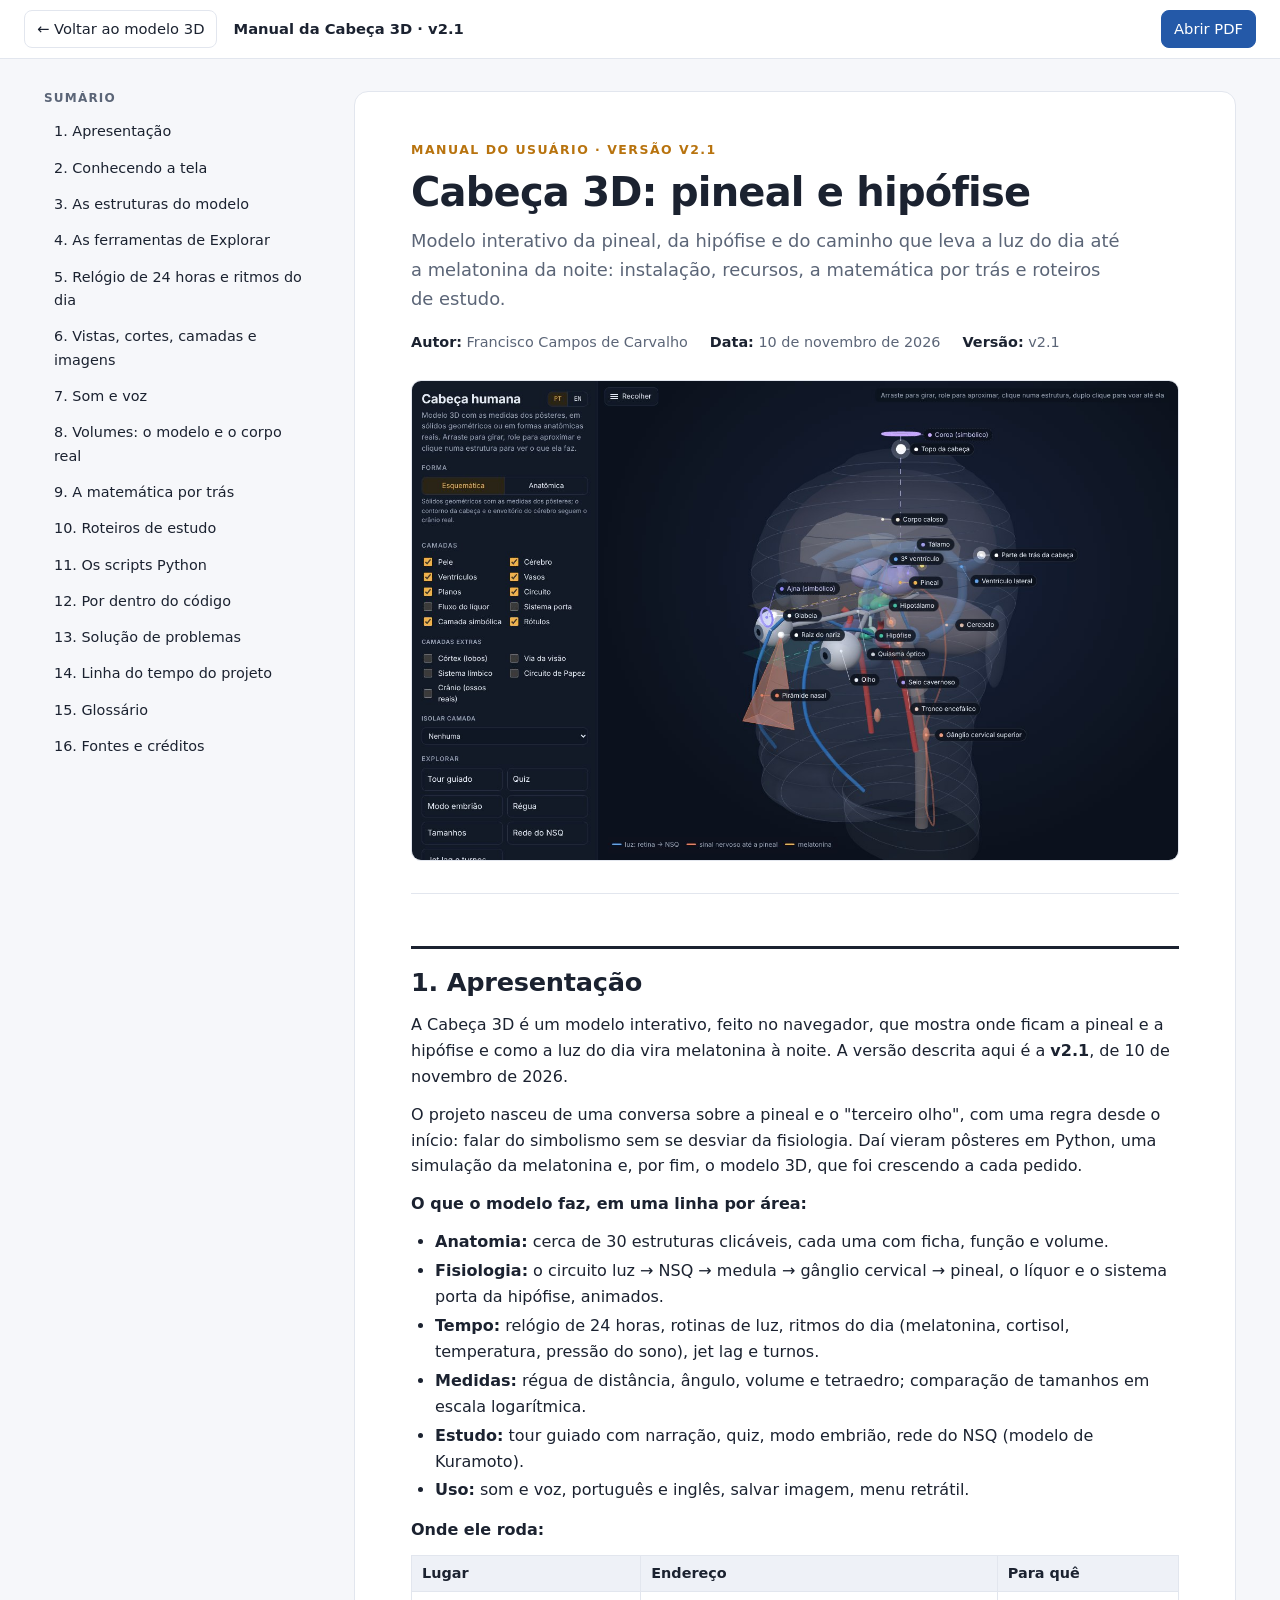
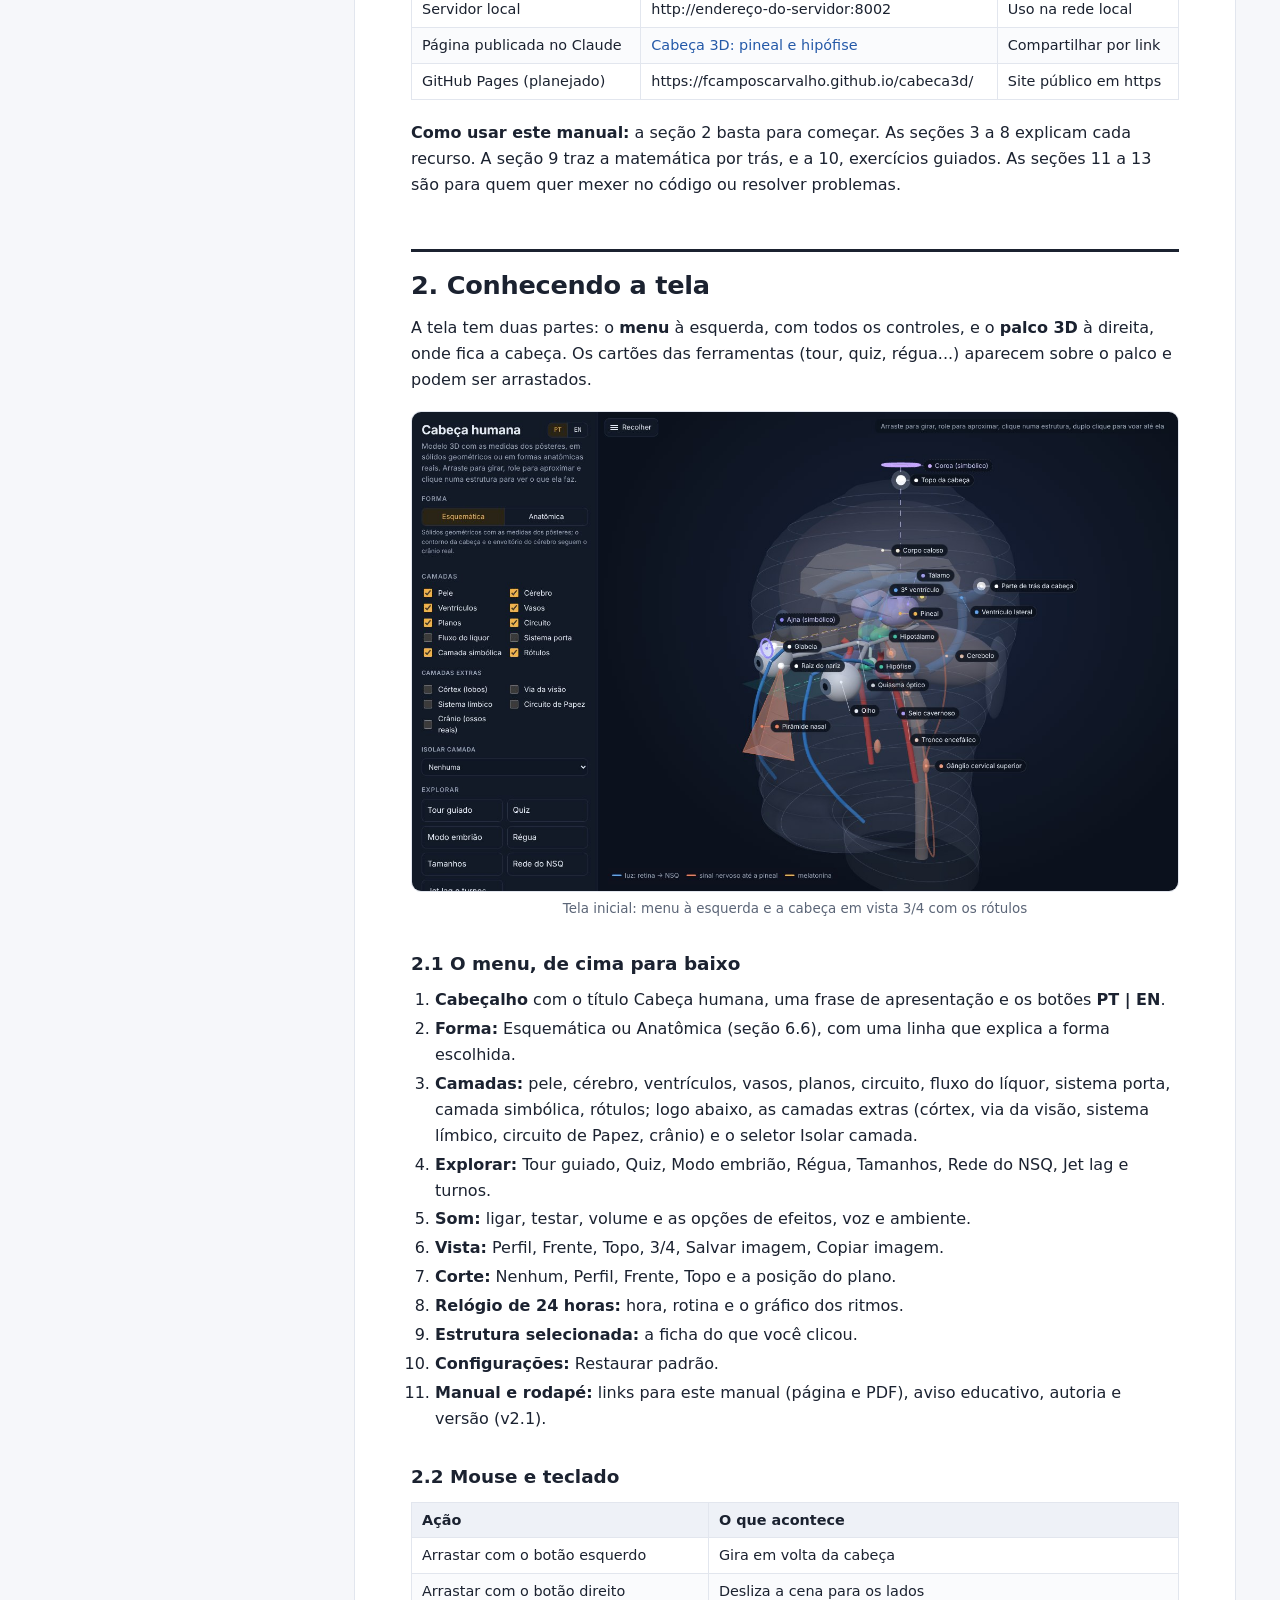
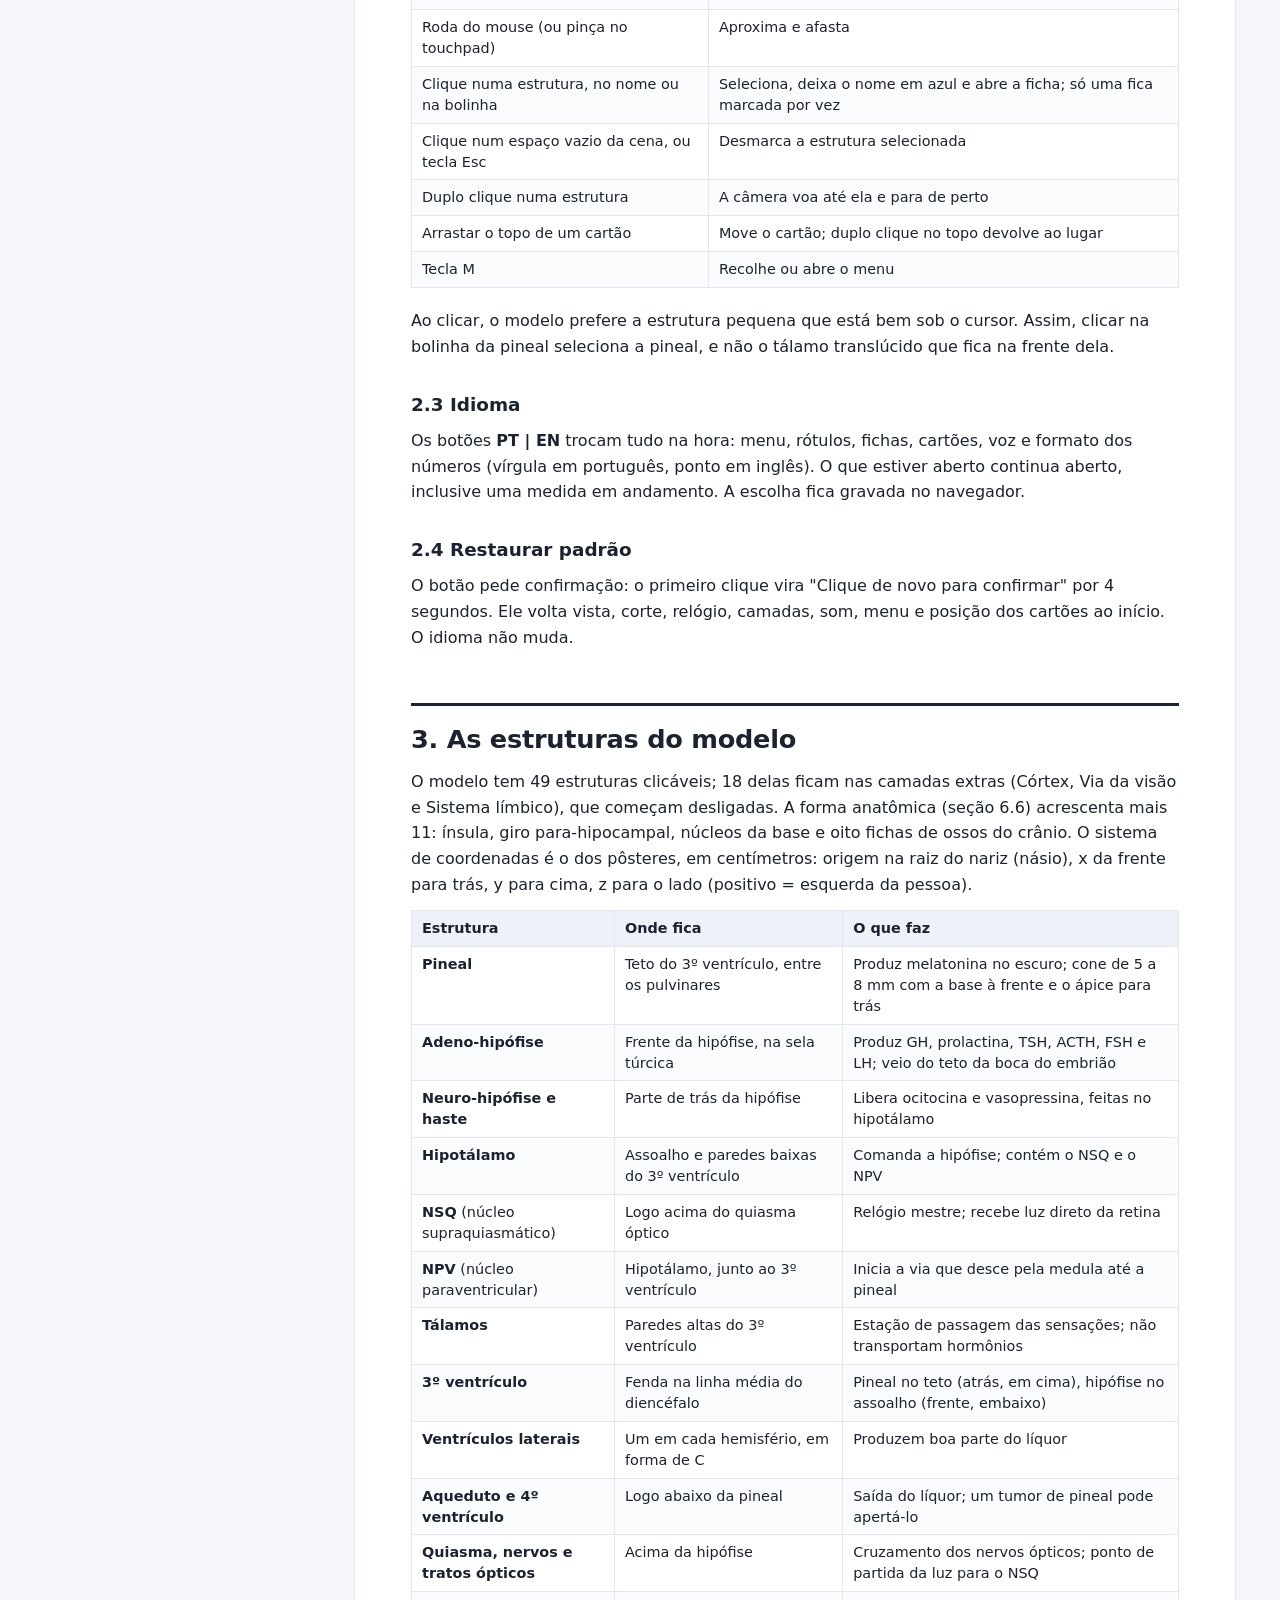
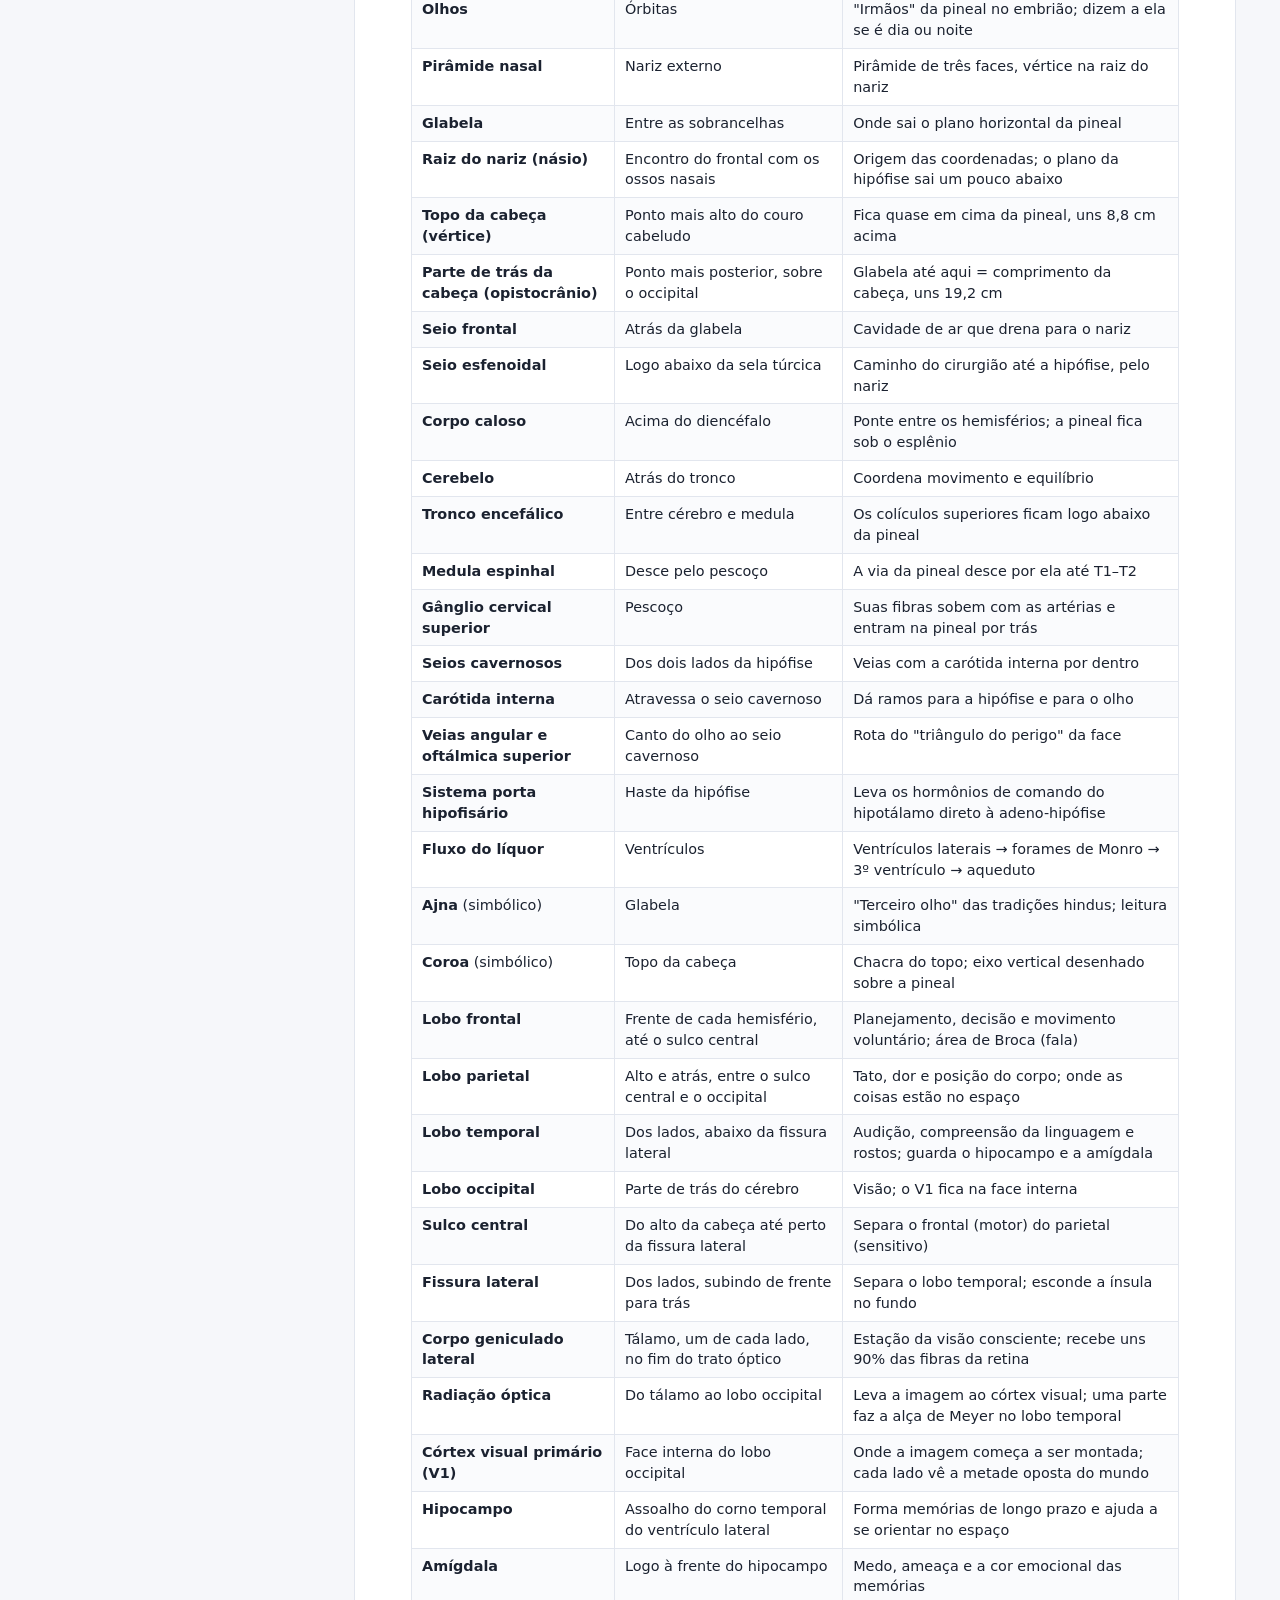
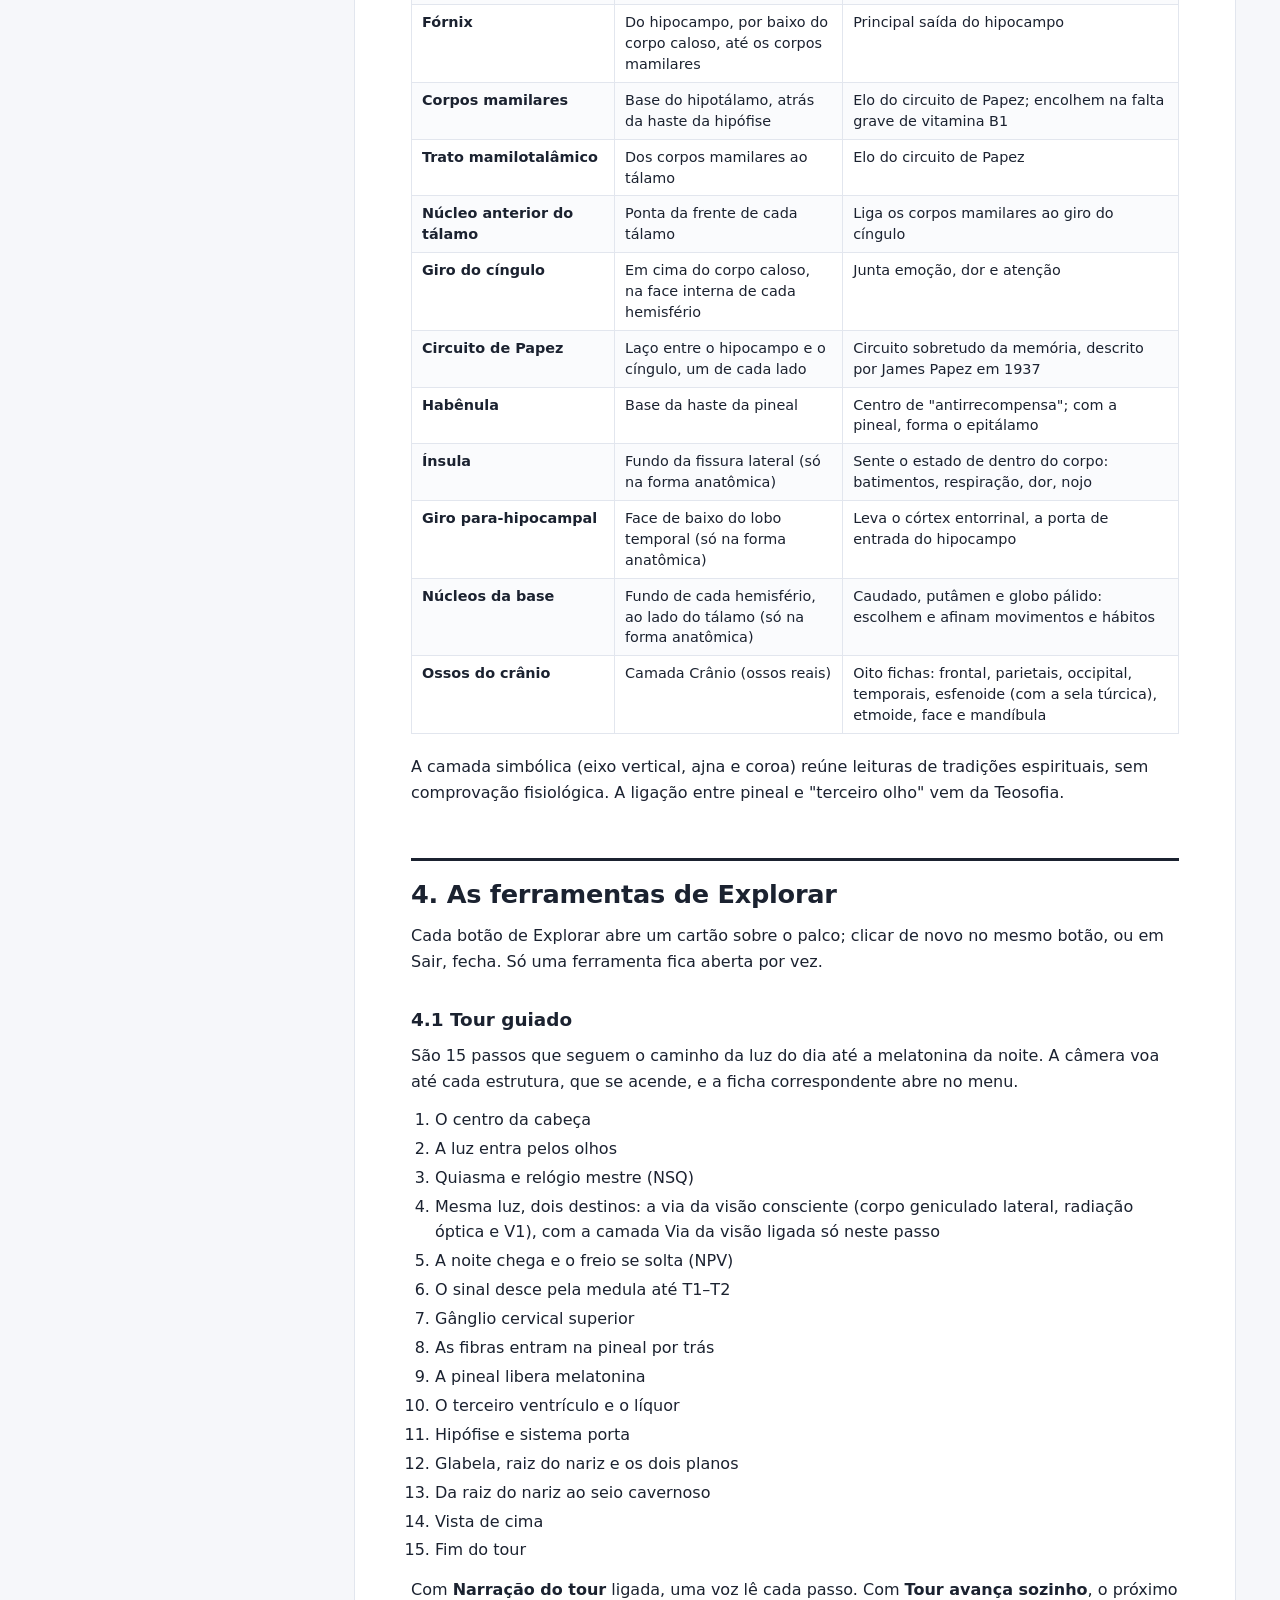
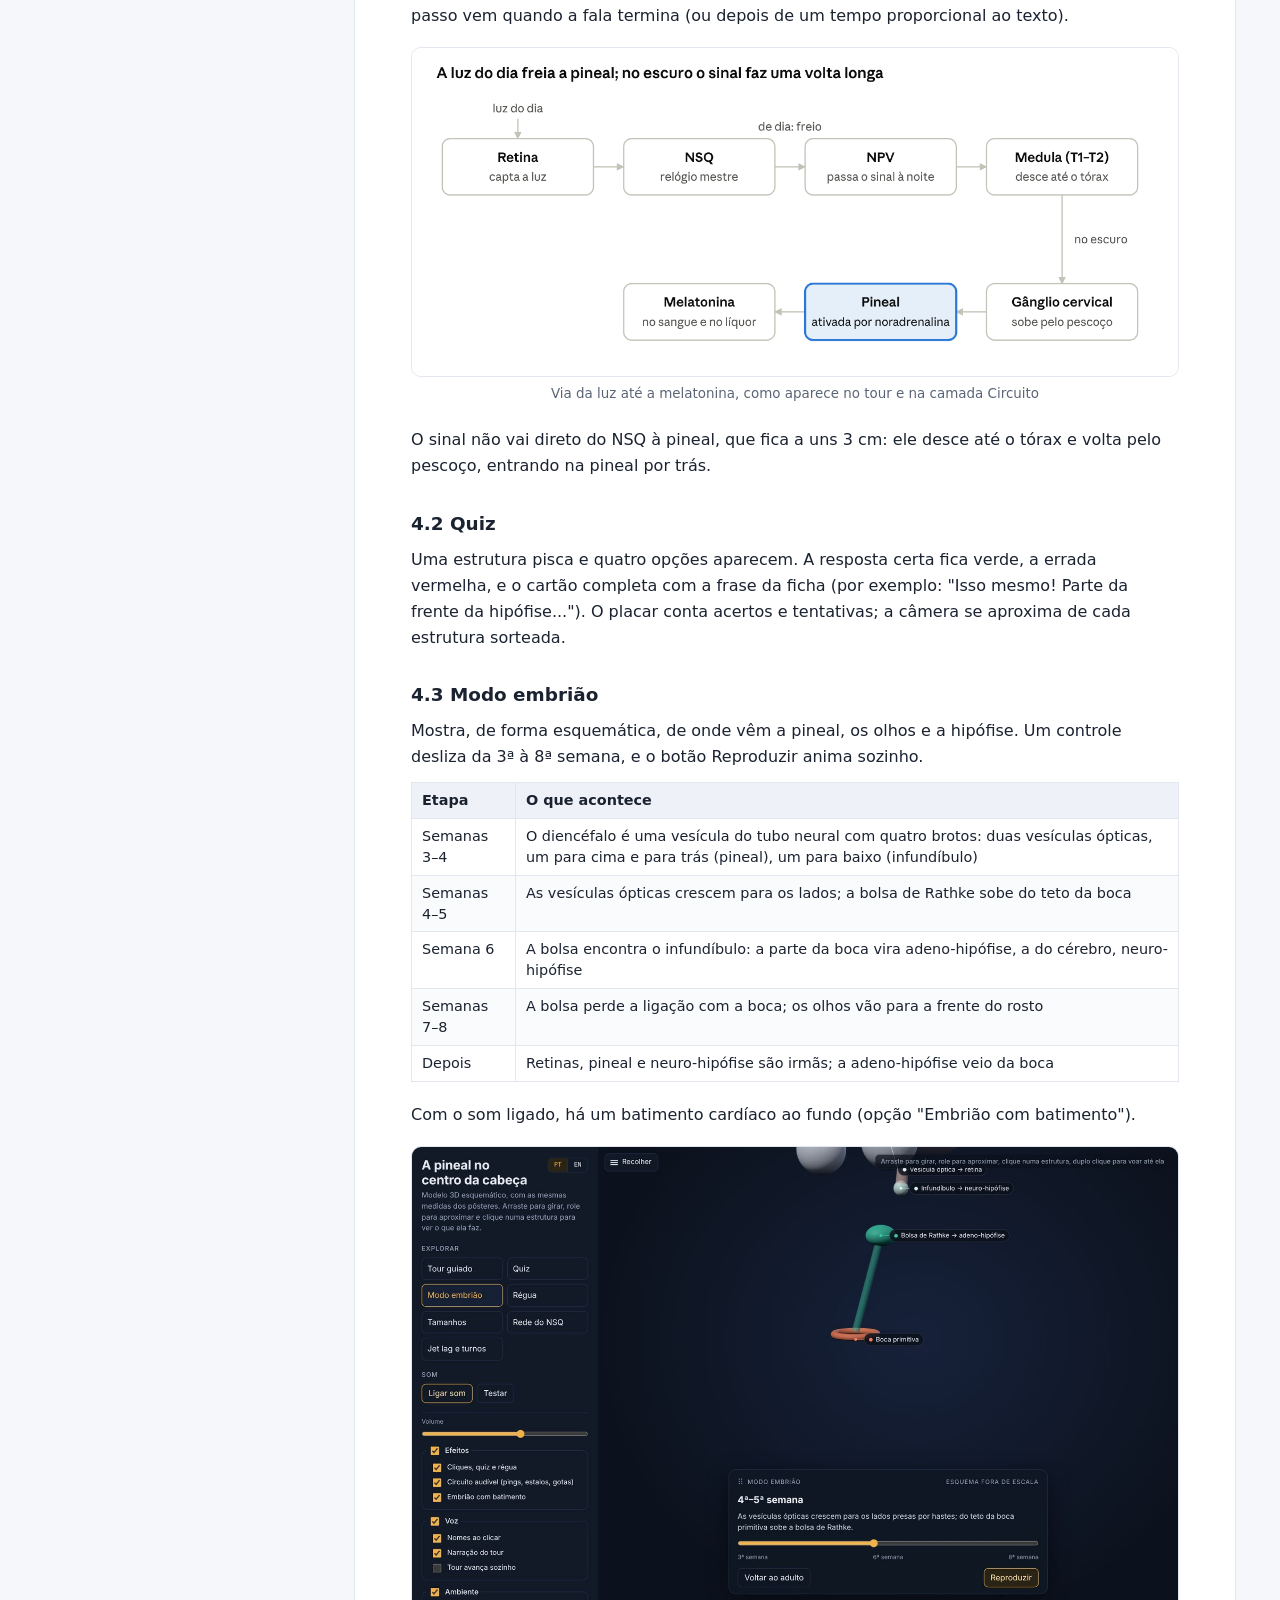
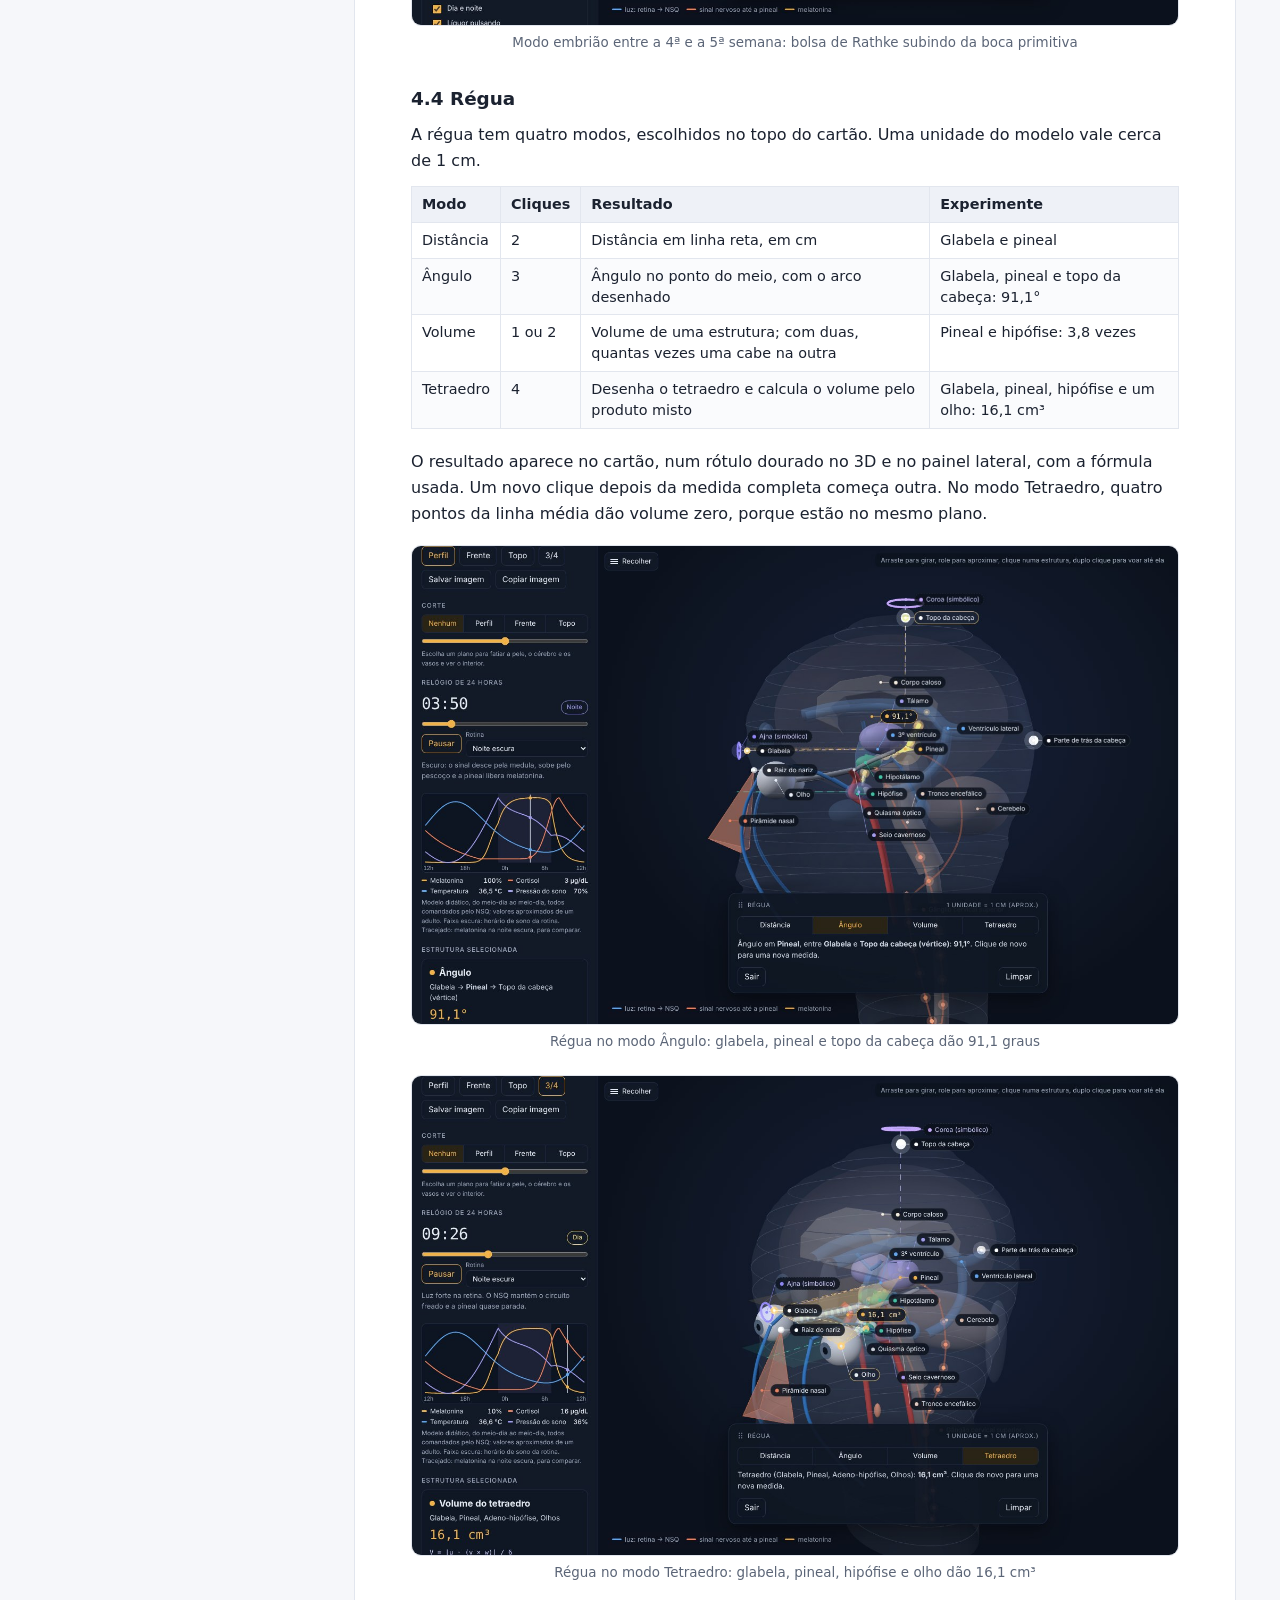
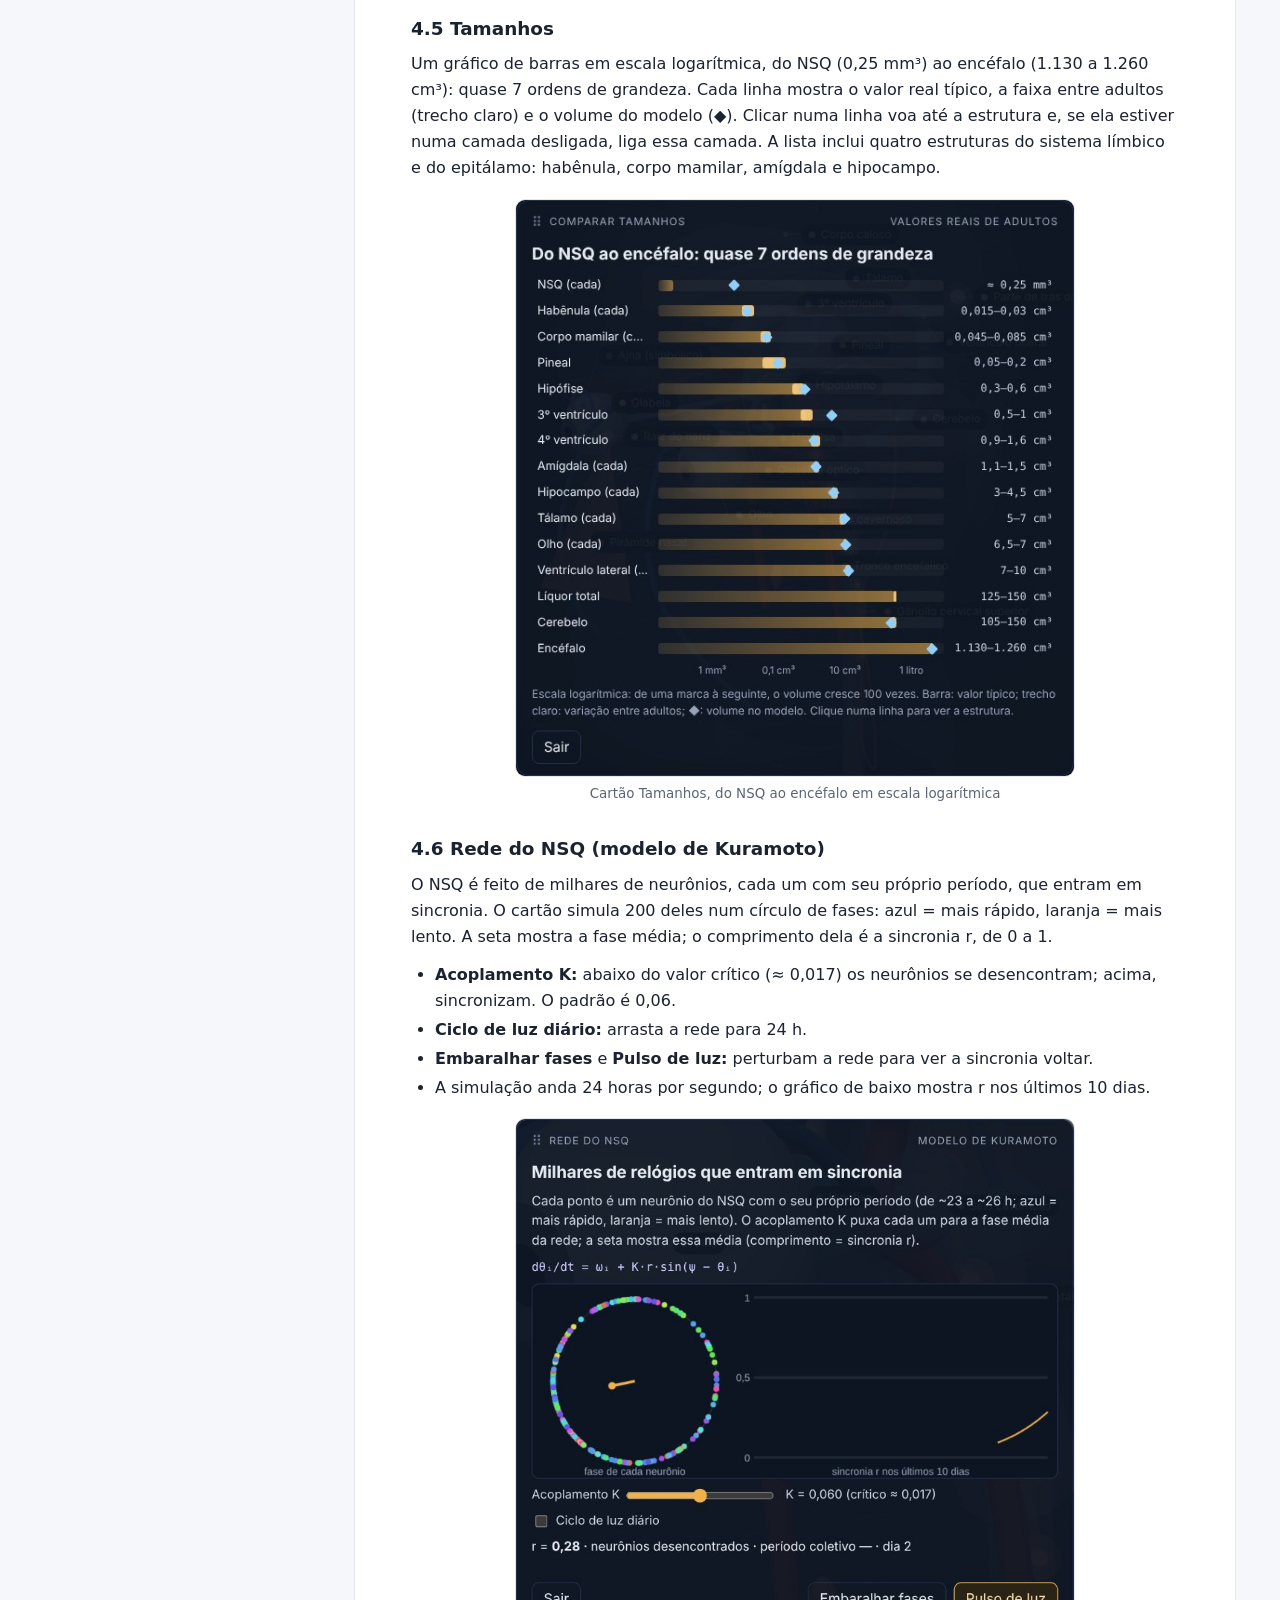
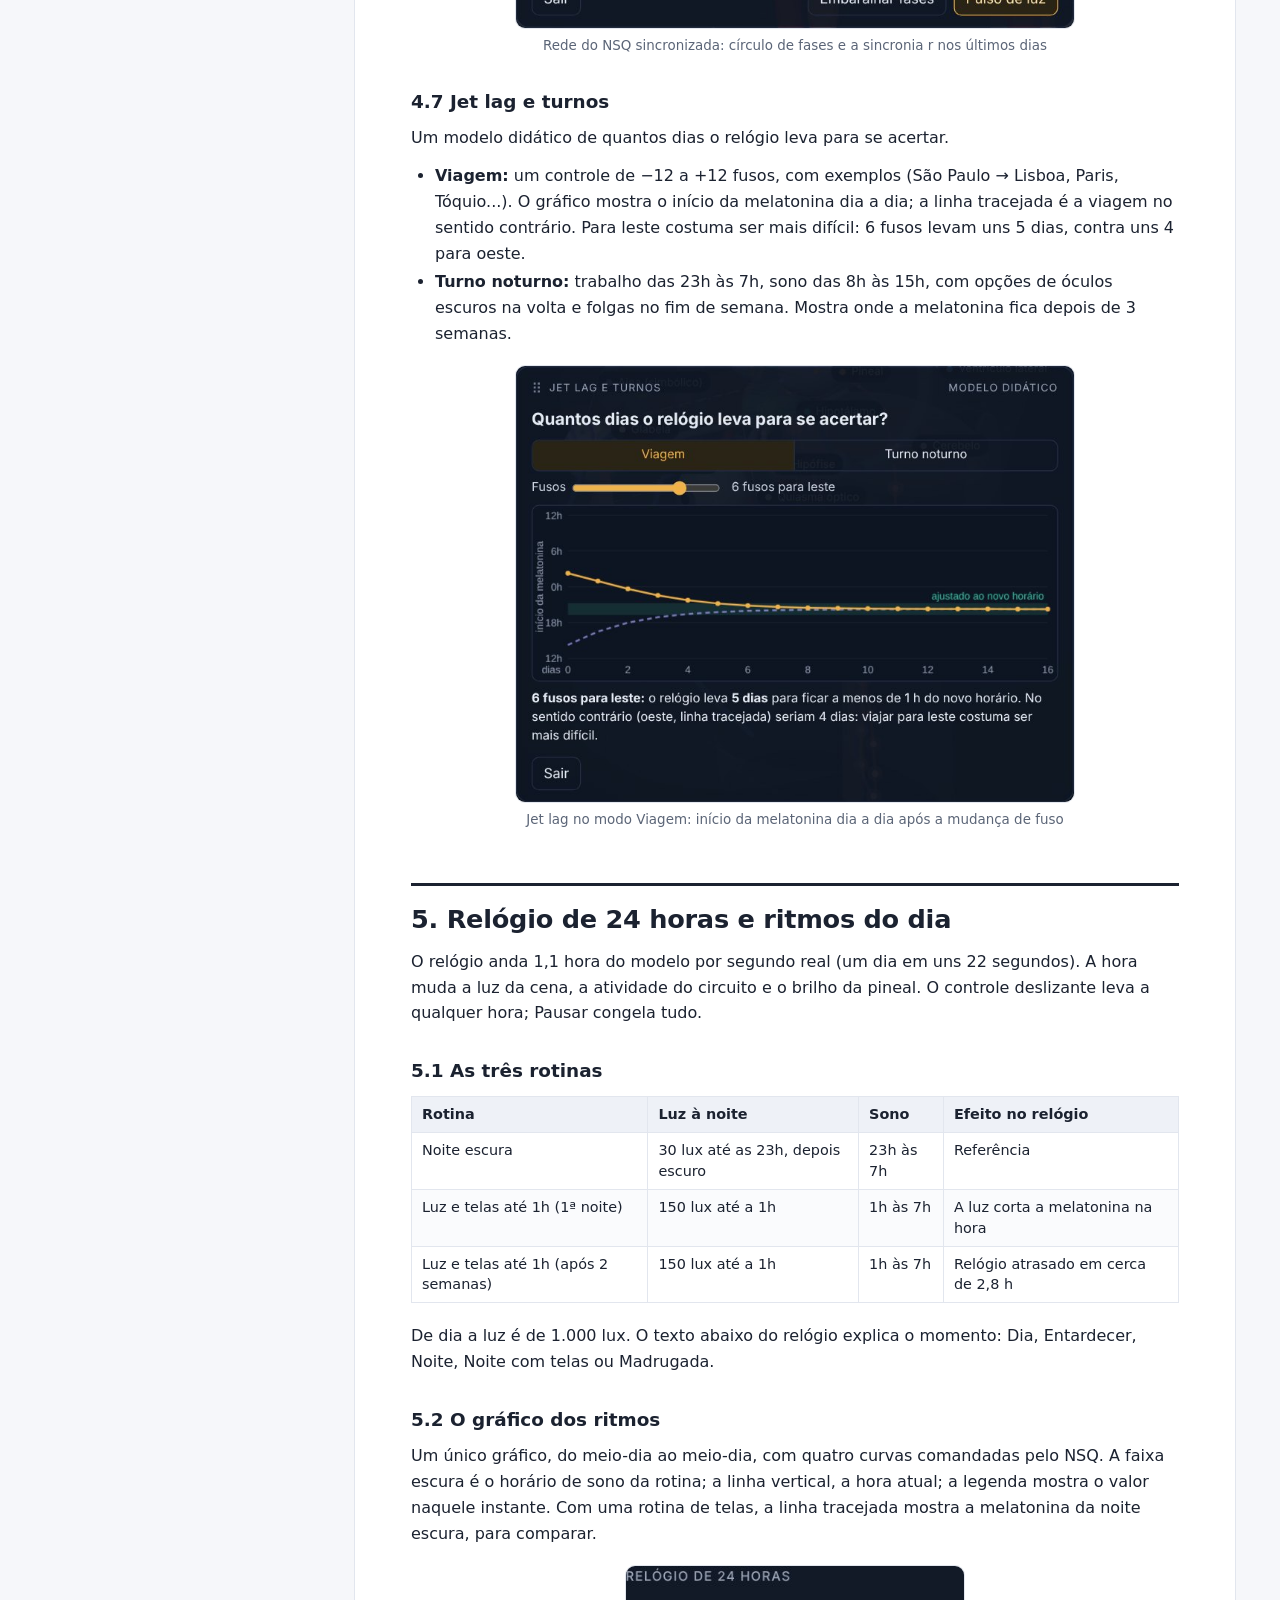
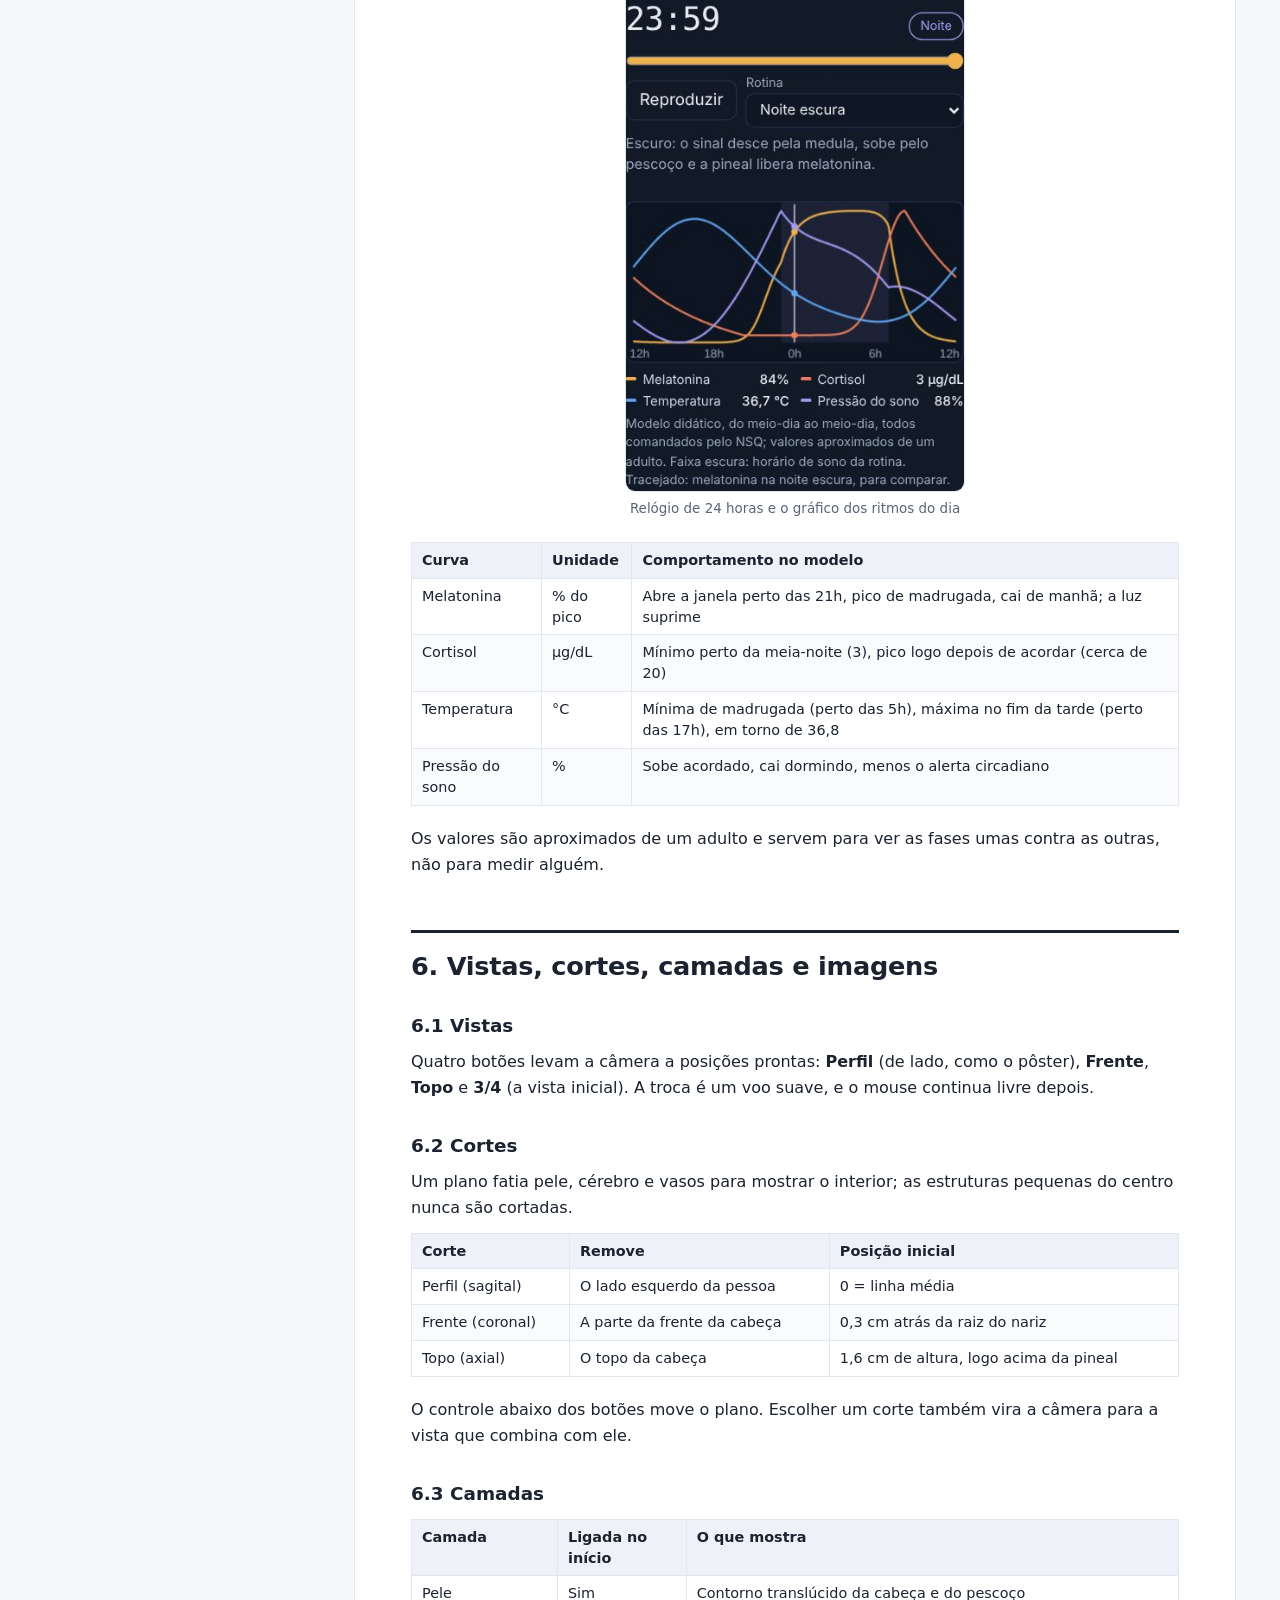
==== commit 2398e444: "Add files via upload" ====
--- a/manual/manual.html
+++ b/manual/manual.html
@@ -213,7 +213,11 @@
 </tr>
 <tr>
 <td>Clique numa estrutura, no nome ou na bolinha</td>
-<td>Seleciona e abre a ficha</td>
+<td>Seleciona, deixa o nome em azul e abre a ficha; só uma fica marcada por vez</td>
+</tr>
+<tr>
+<td>Clique num espaço vazio da cena, ou tecla Esc</td>
+<td>Desmarca a estrutura selecionada</td>
 </tr>
 <tr>
 <td>Duplo clique numa estrutura</td>
@@ -1610,6 +1614,11 @@
 <tbody>
 <tr>
 <td>13 nov 2026</td>
+<td>Seleção em azul</td>
+<td>O nome da estrutura clicada fica azul, uma por vez; clique no vazio ou Esc desmarca; duplo clique não deixa mais palavras marcadas</td>
+</tr>
+<tr>
+<td>13 nov 2026</td>
 <td><strong>Contorno da cabeça no crânio real</strong></td>
 <td>A pele esquemática e o envoltório do cérebro passaram a seguir o crânio do atlas; o topo ficou 2 cm mais baixo e o encéfalo entrou na faixa real</td>
 </tr>
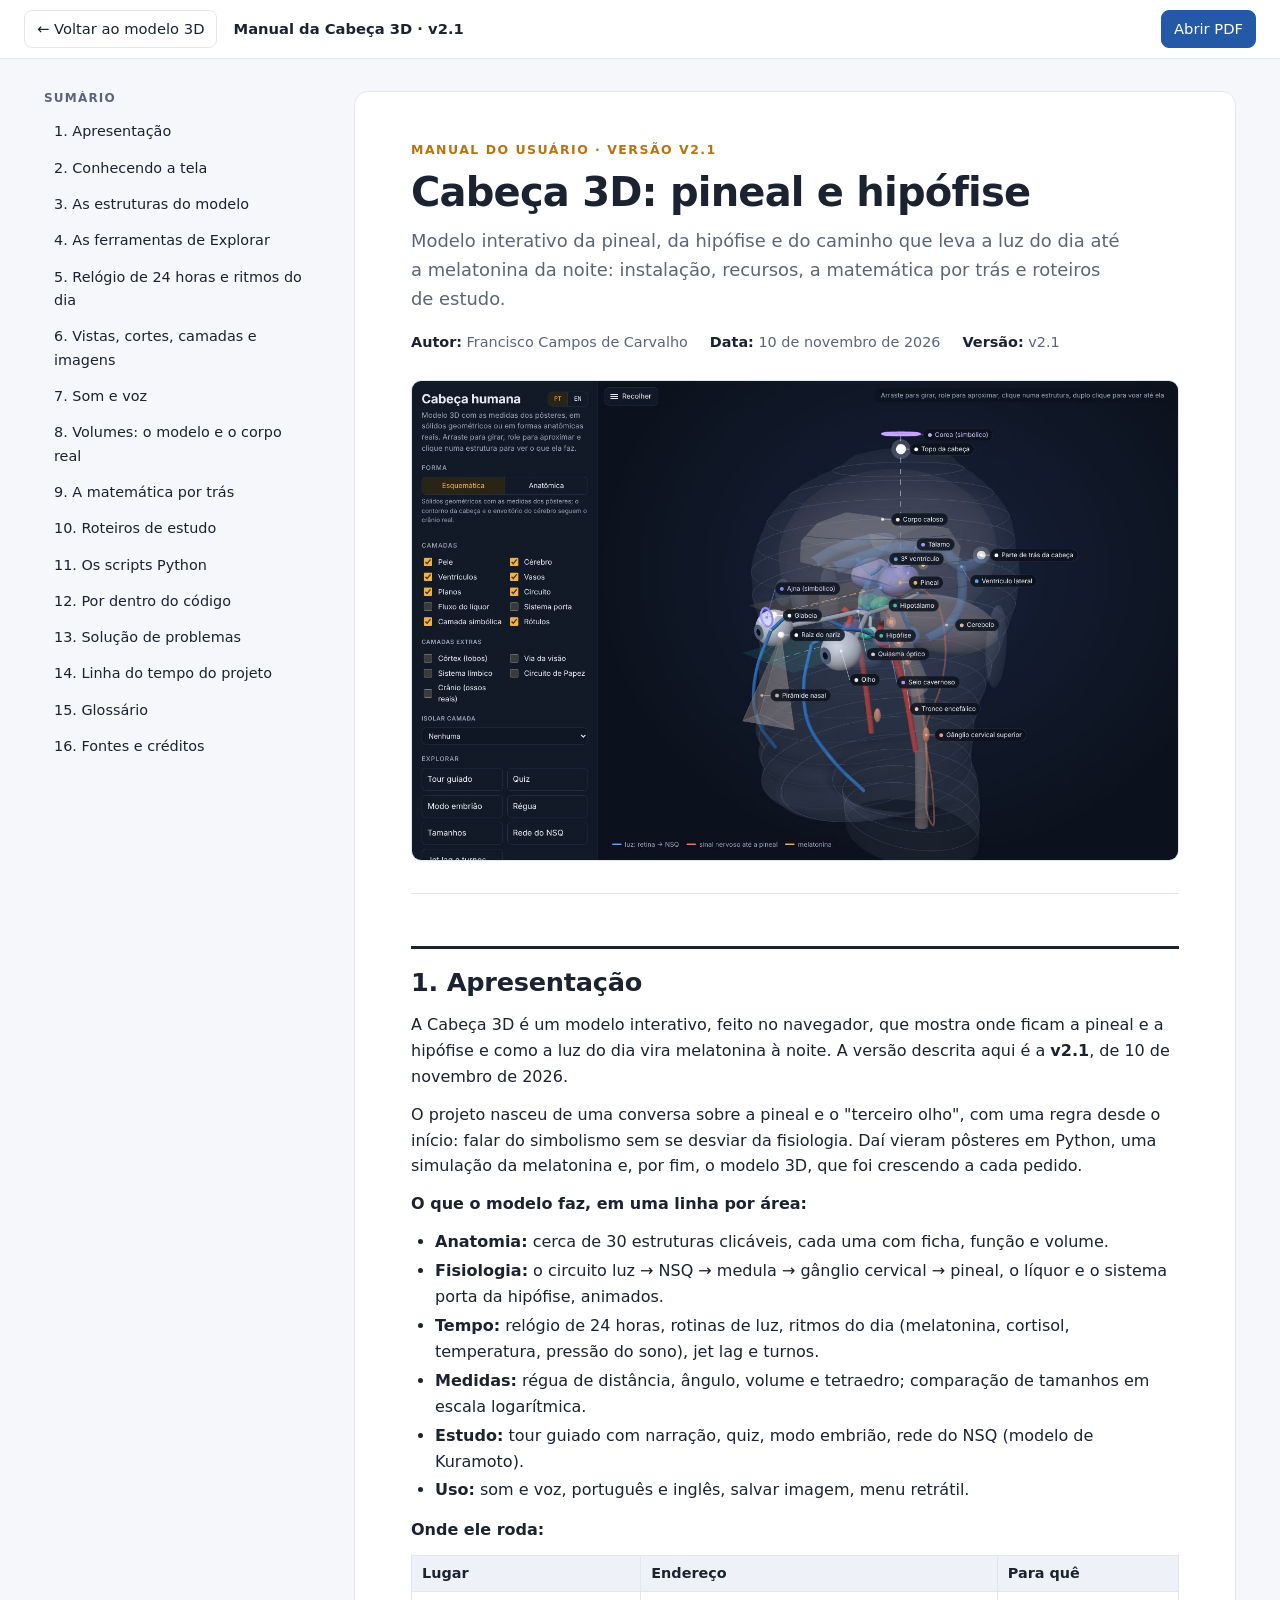
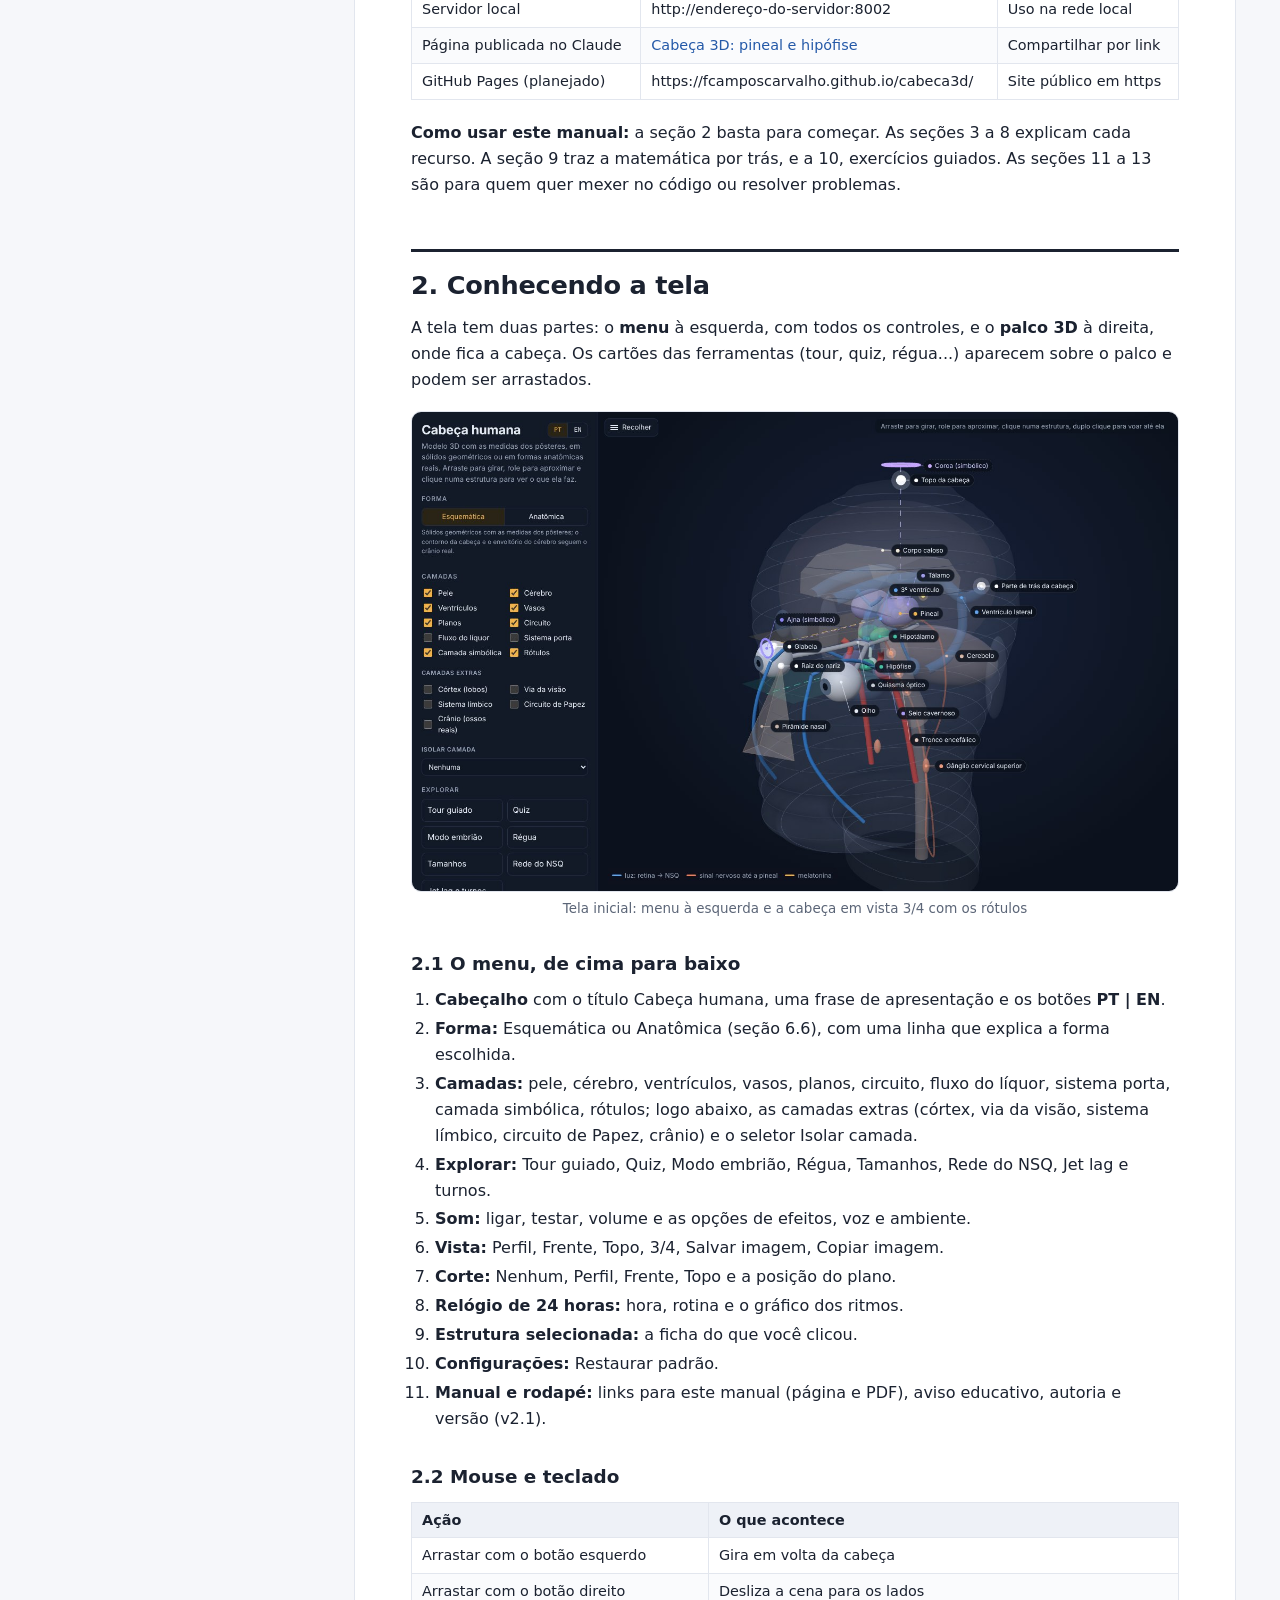
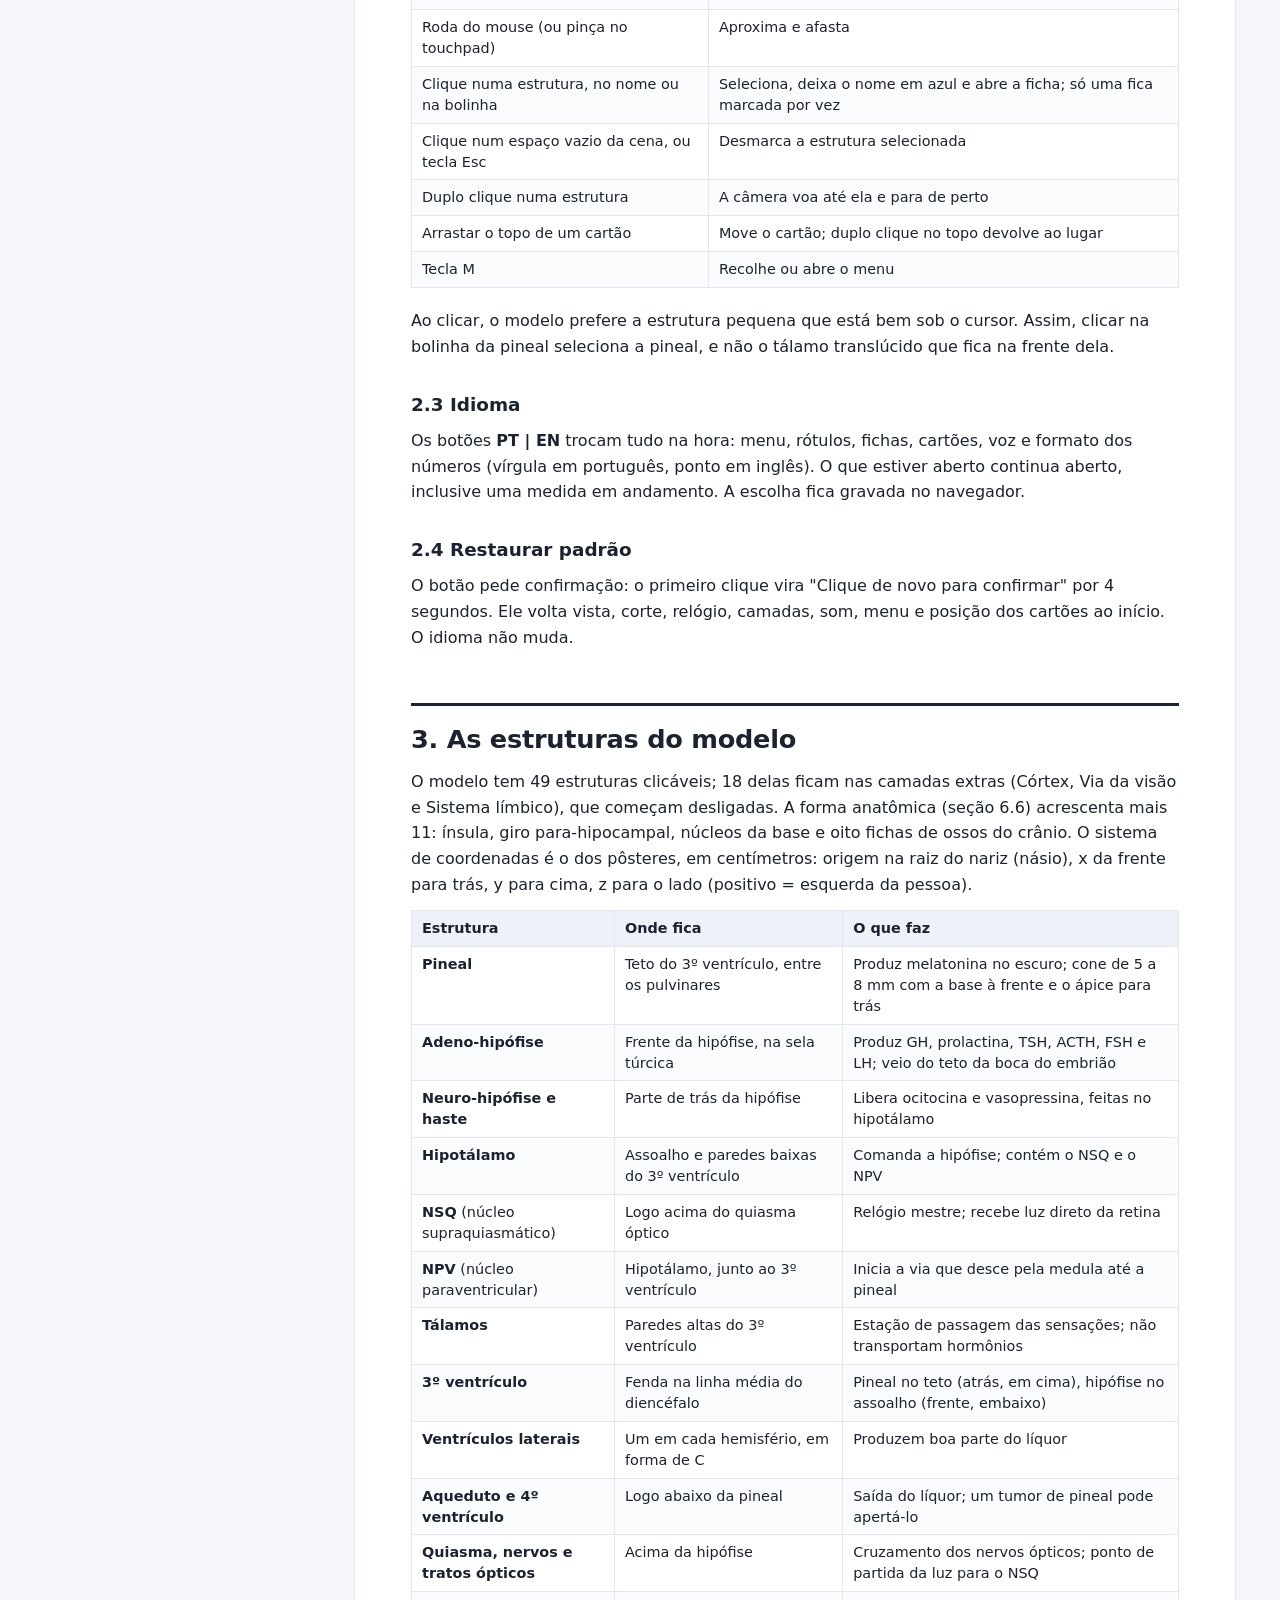
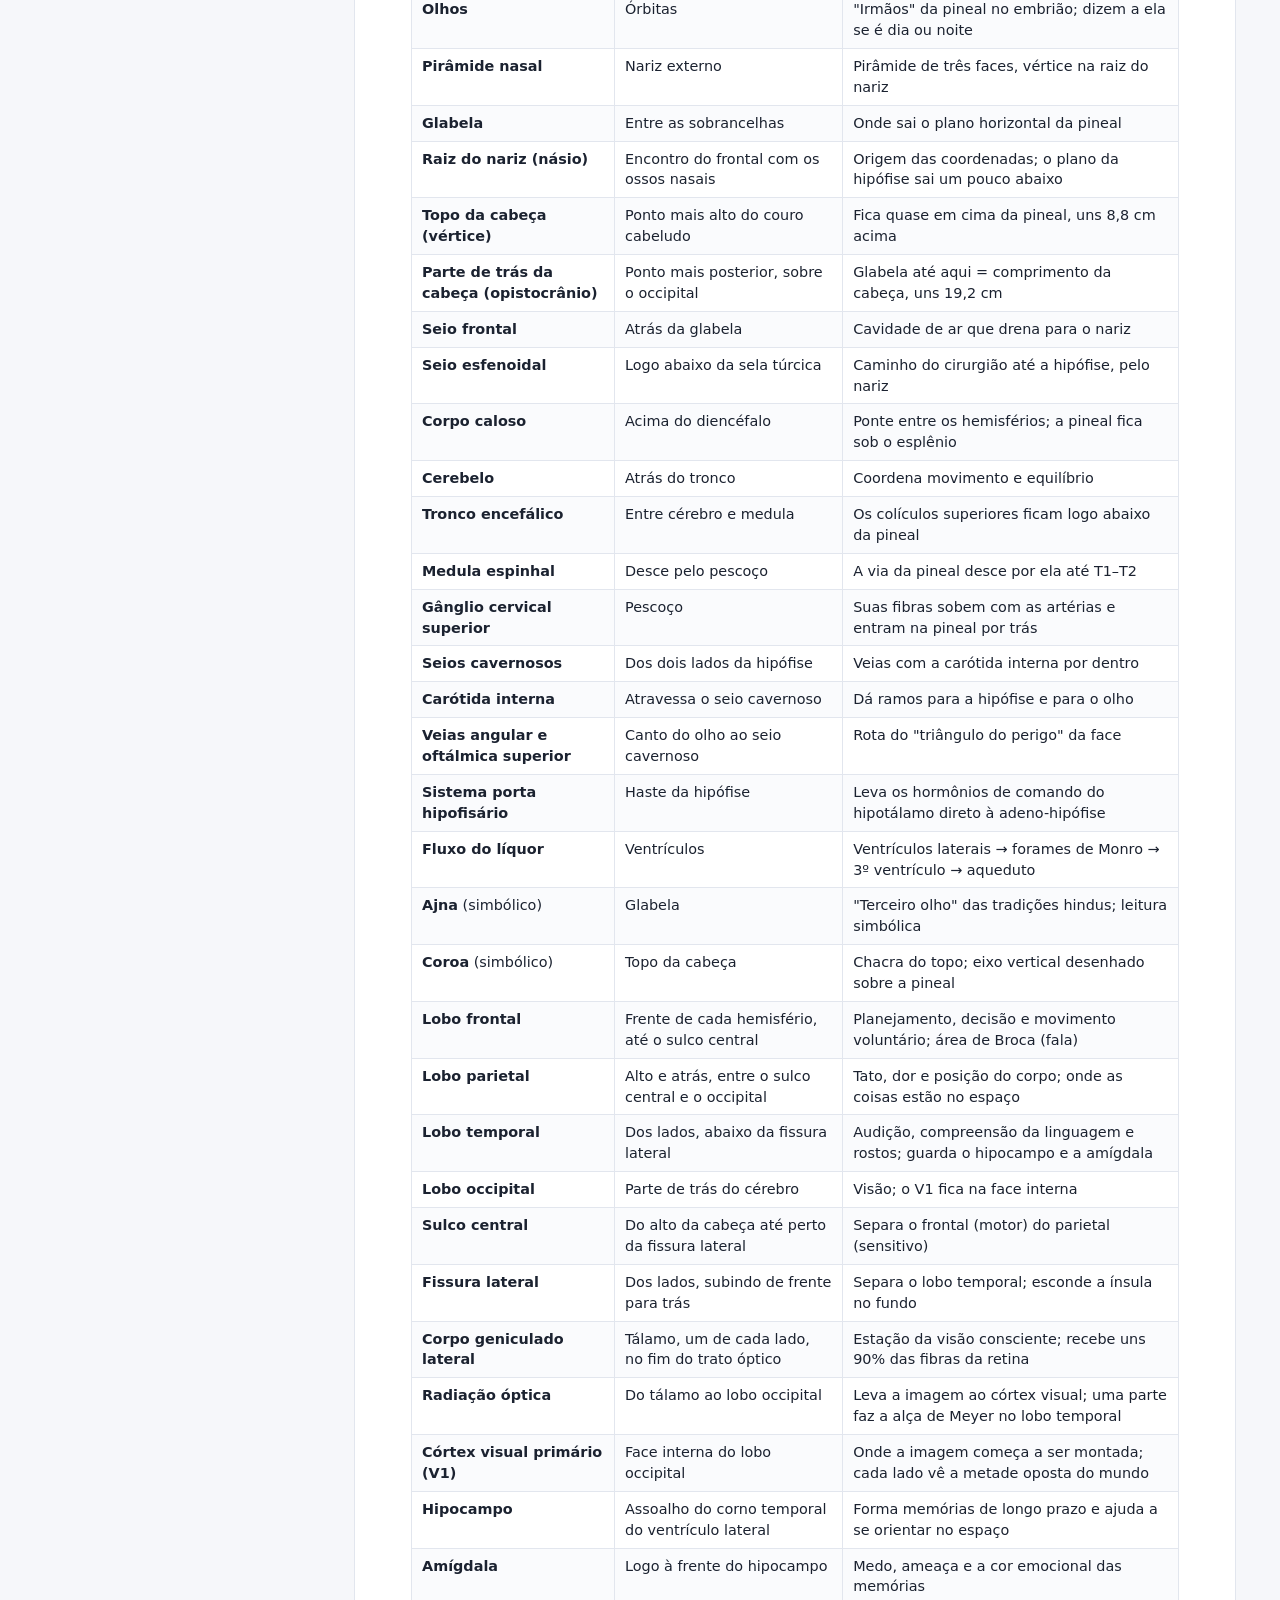
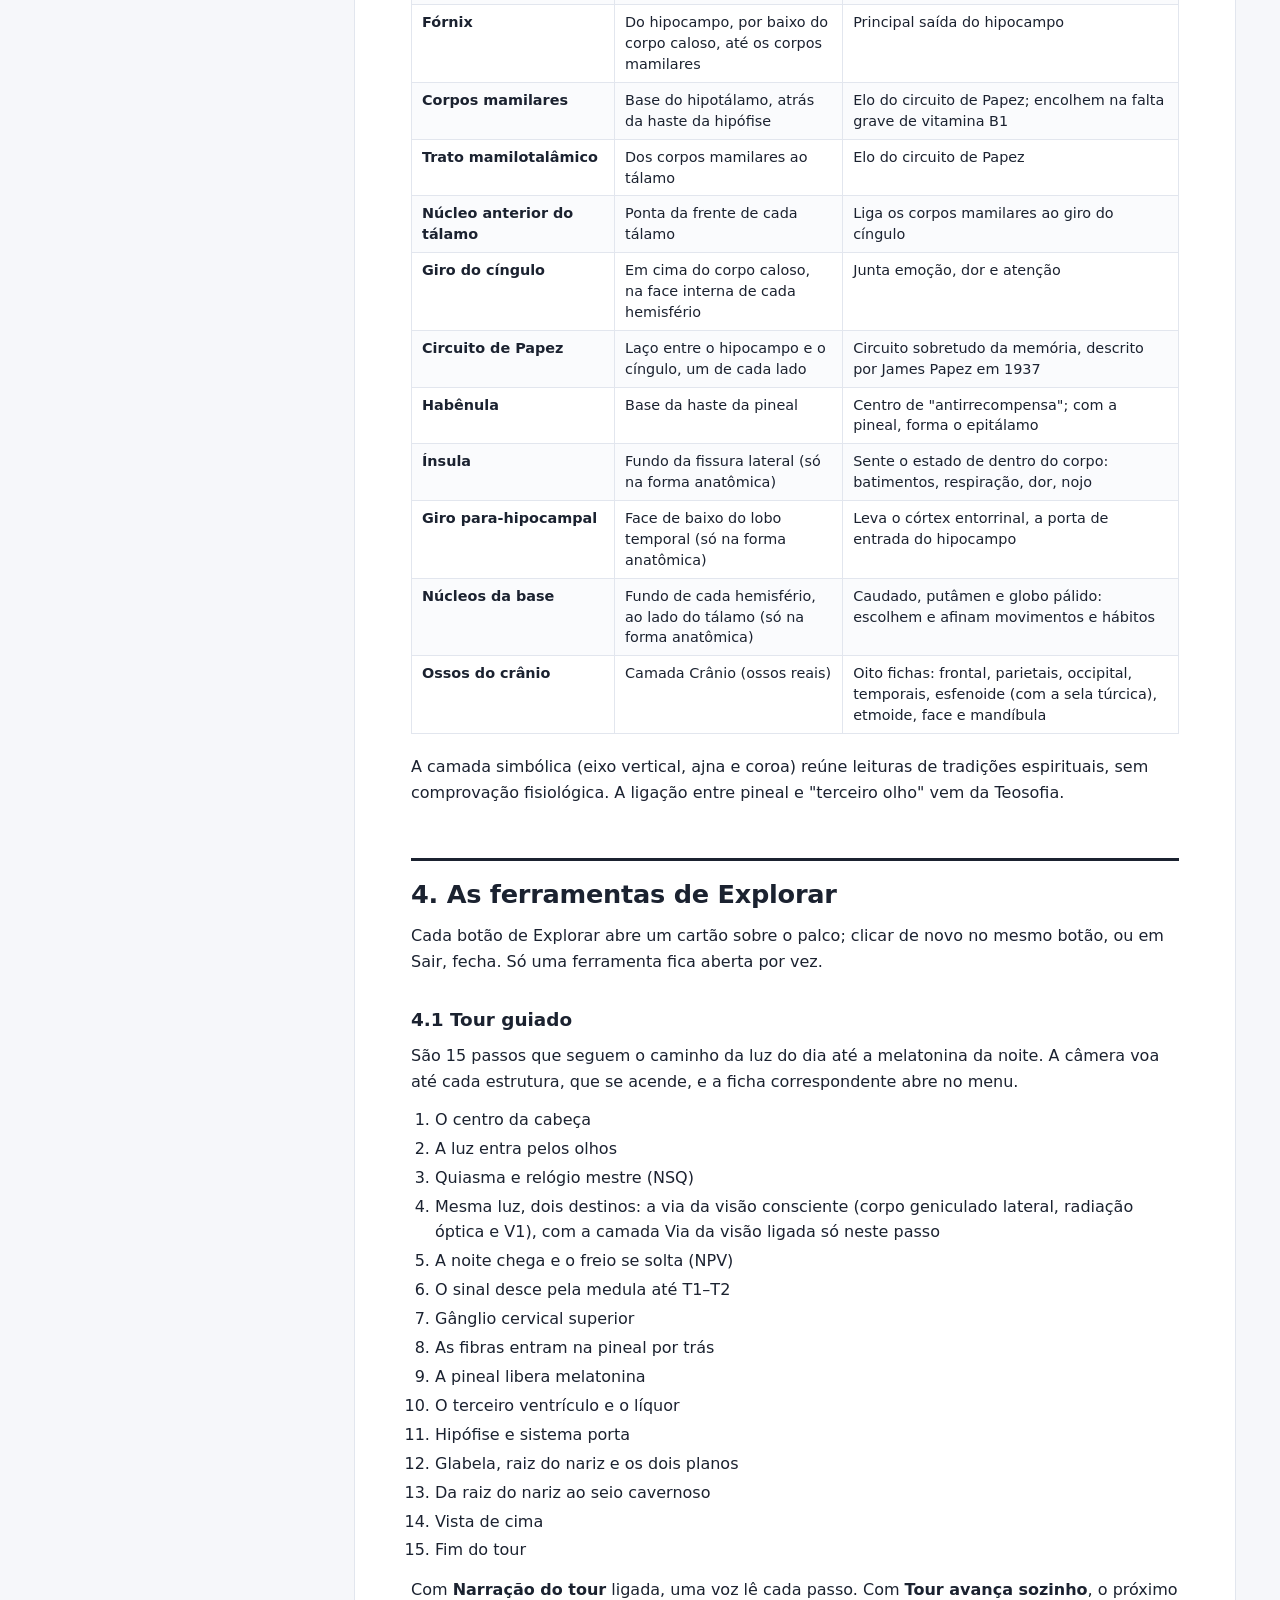
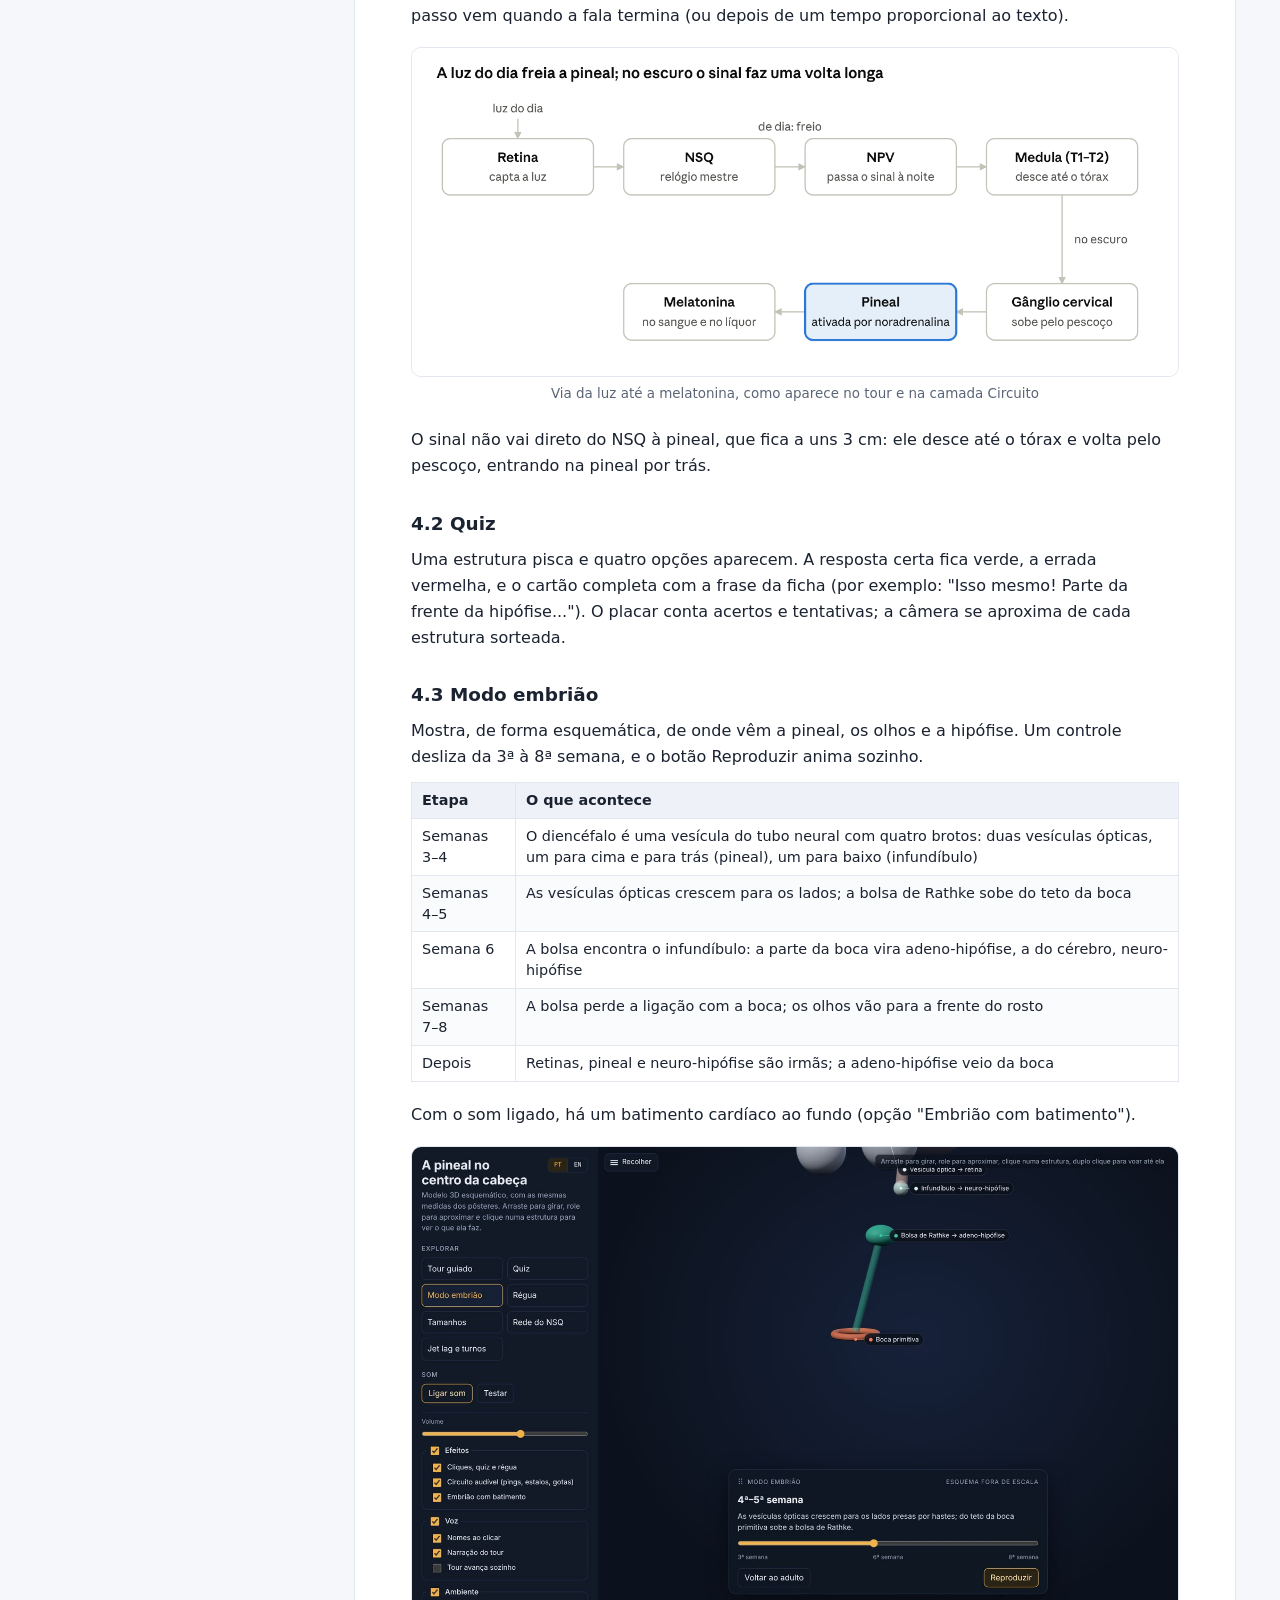
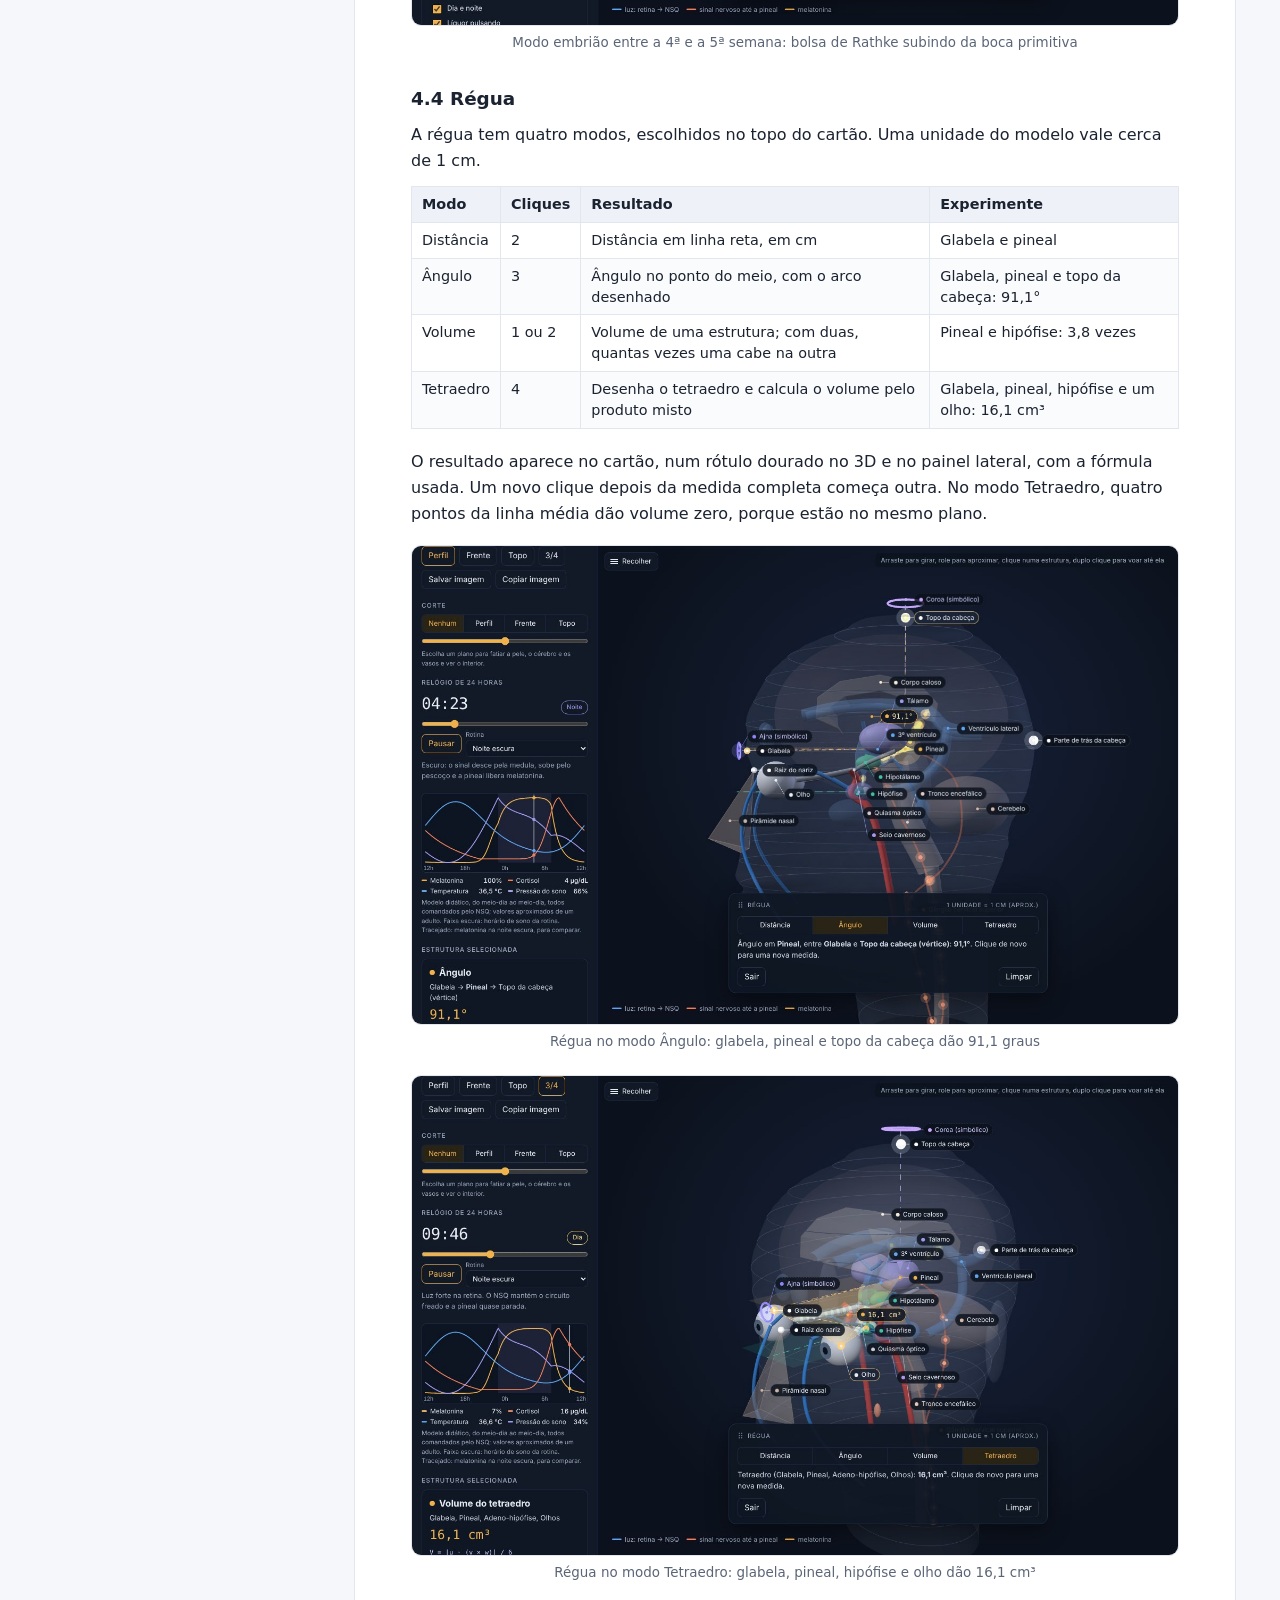
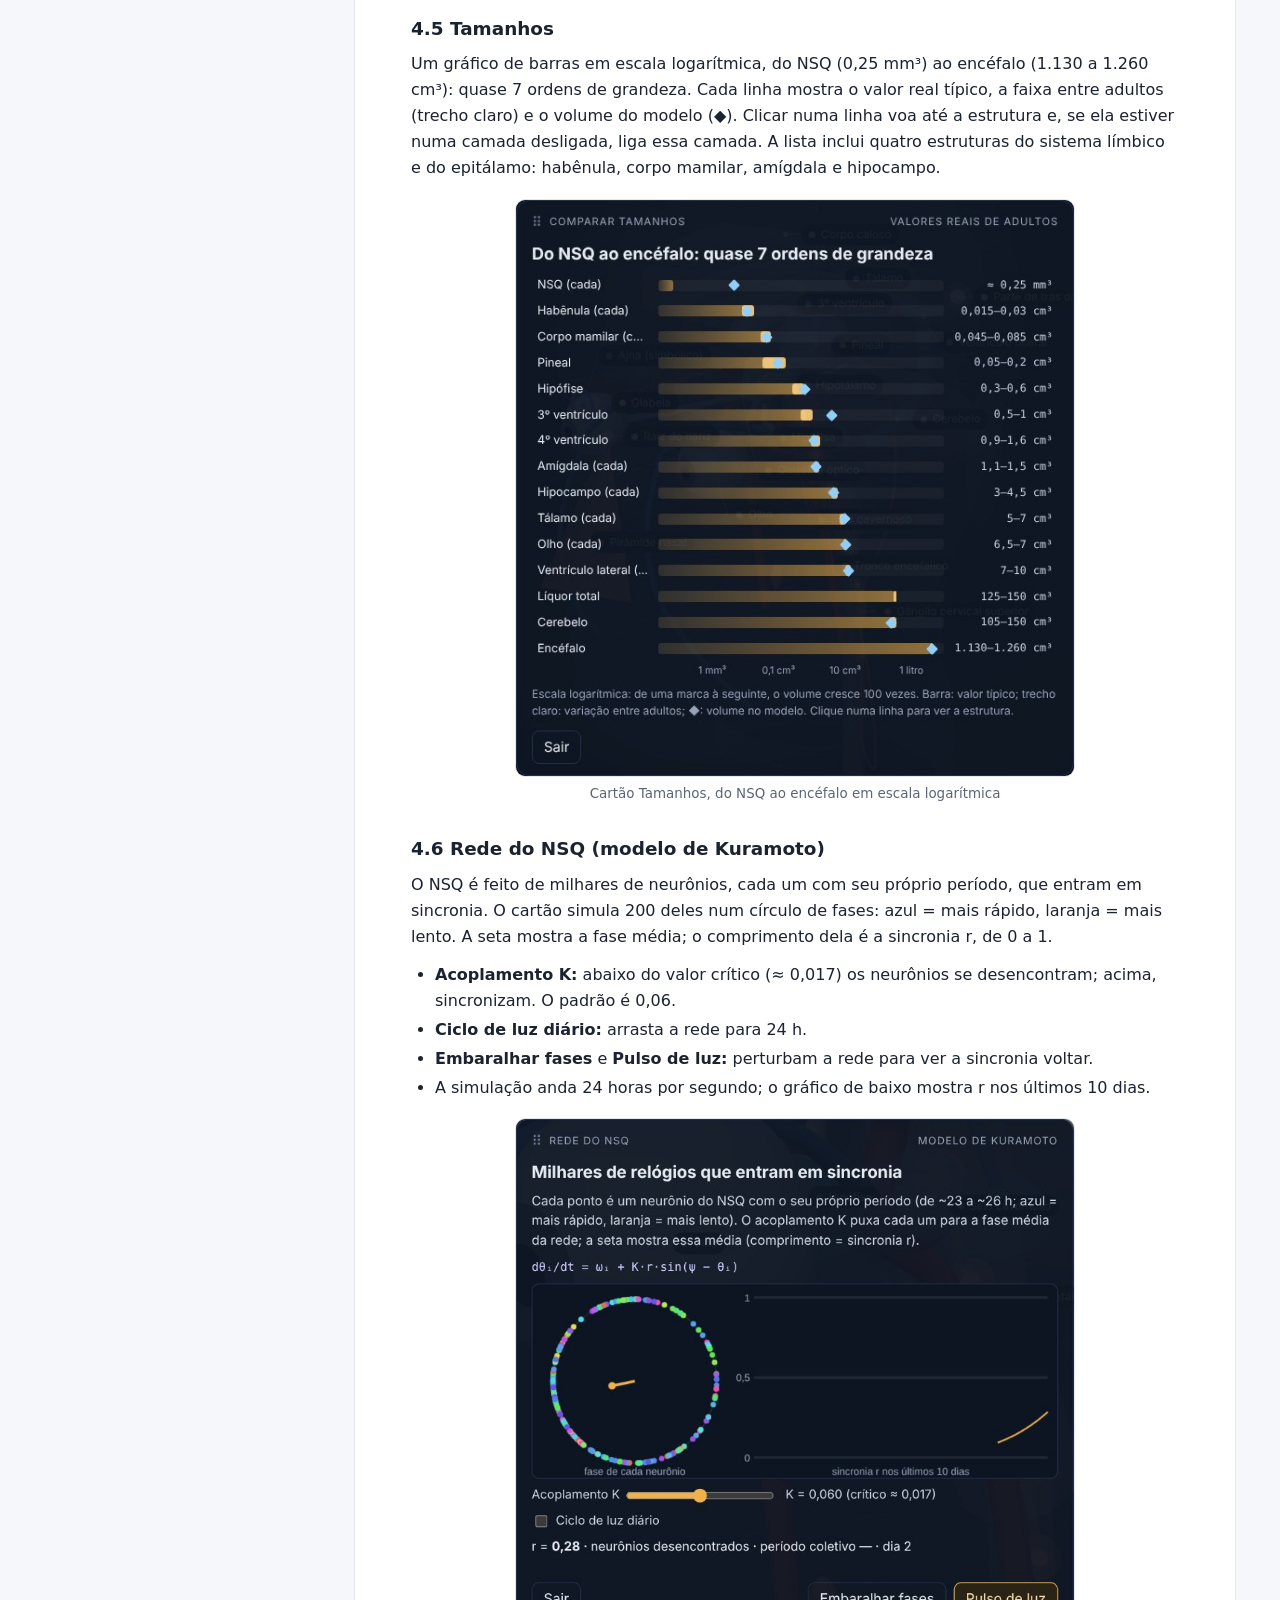
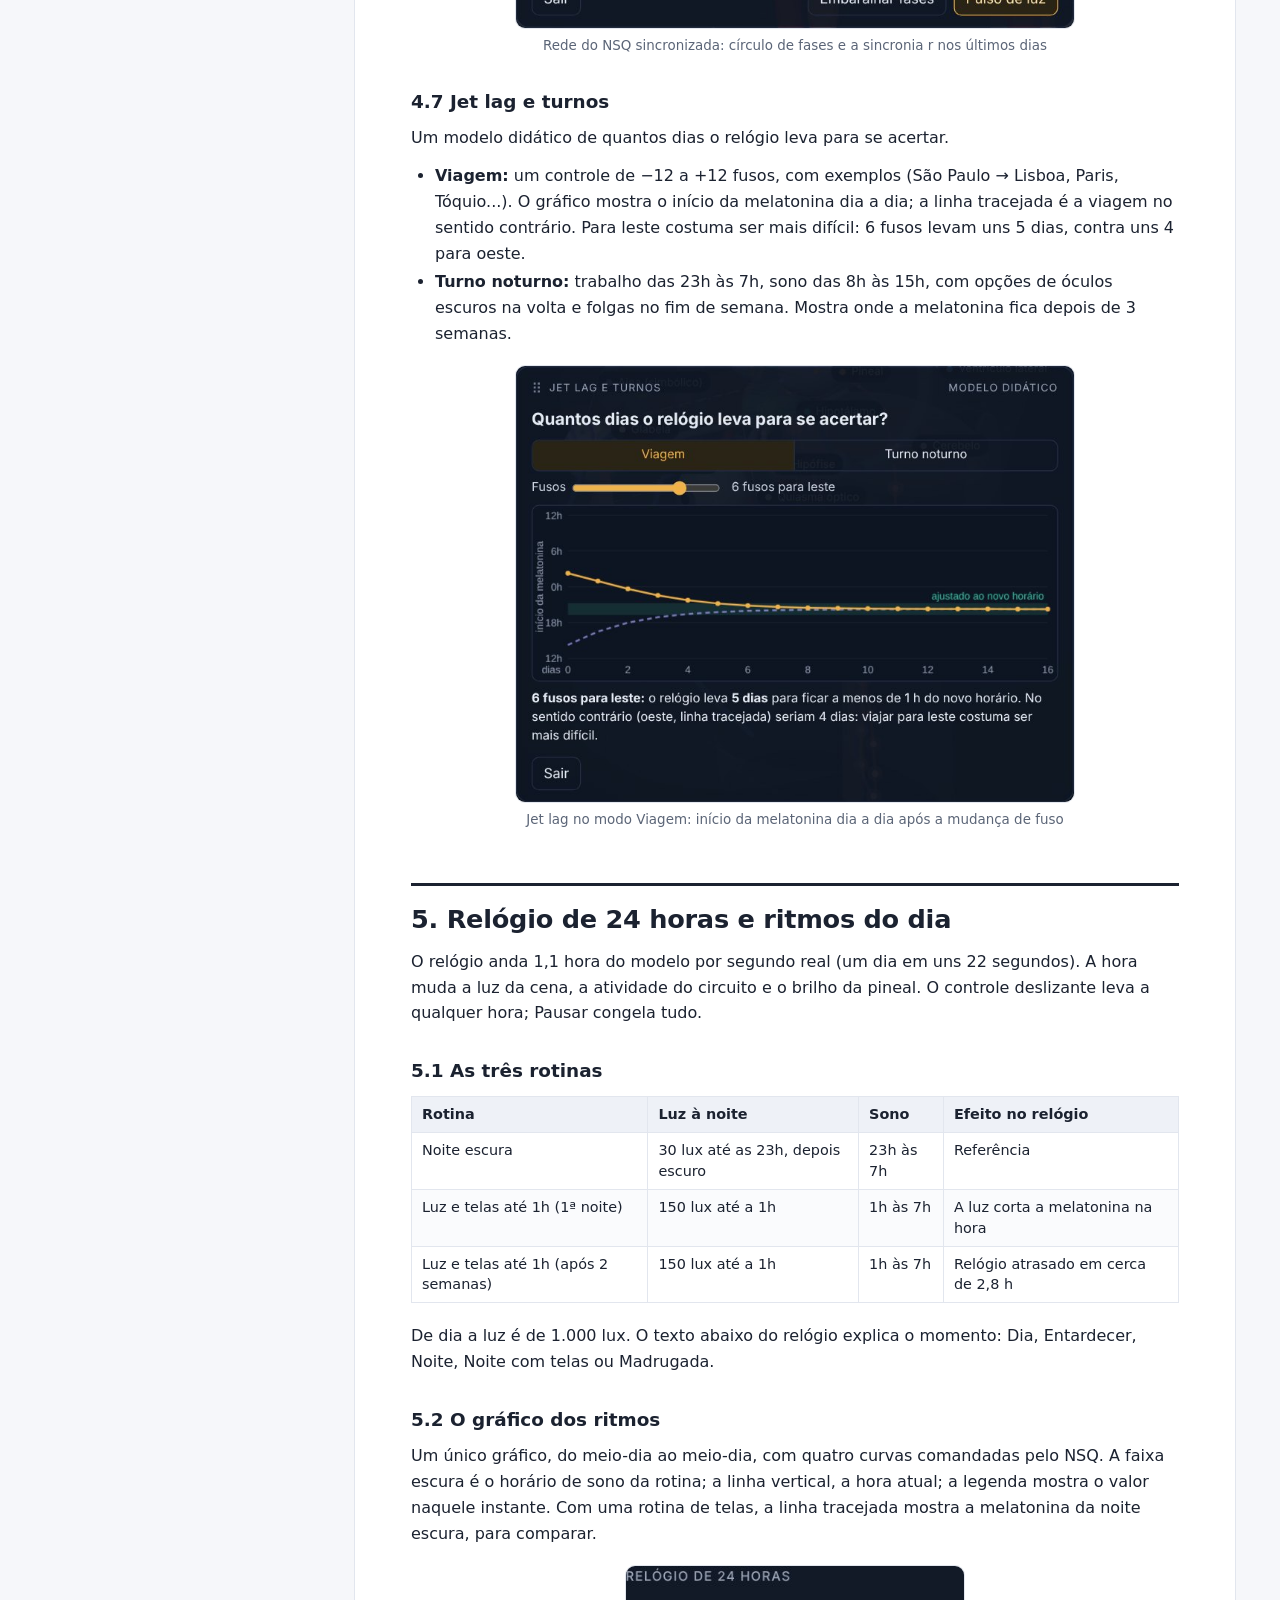
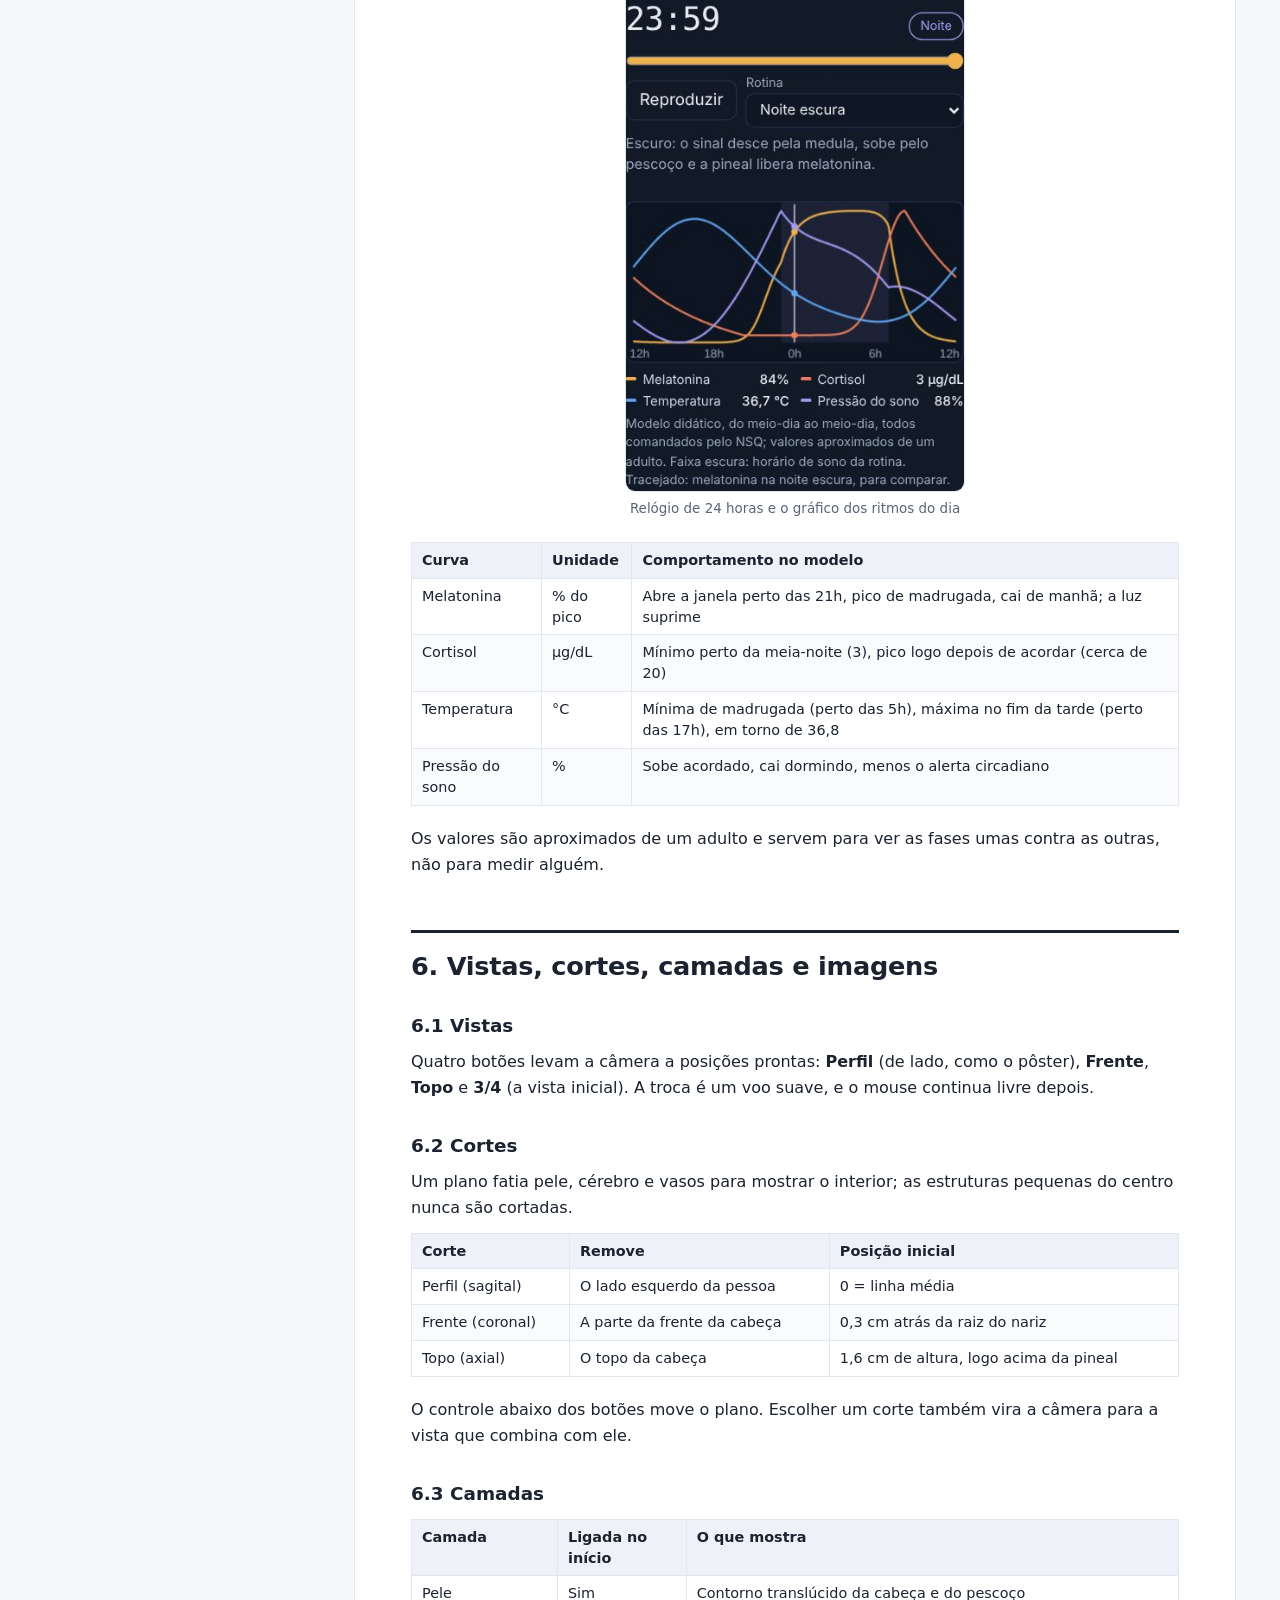
==== commit 1c71c368: "Add files via upload" ====
--- a/manual/manual.html
+++ b/manual/manual.html
@@ -1614,6 +1614,11 @@
 <tbody>
 <tr>
 <td>13 nov 2026</td>
+<td>Nariz discreto</td>
+<td>A pirâmide nasal (e o nariz real da forma anatômica) passou de laranja para um tom de pele claro e mais transparente</td>
+</tr>
+<tr>
+<td>13 nov 2026</td>
 <td>Seleção em azul</td>
 <td>O nome da estrutura clicada fica azul, uma por vez; clique no vazio ou Esc desmarca; duplo clique não deixa mais palavras marcadas</td>
 </tr>
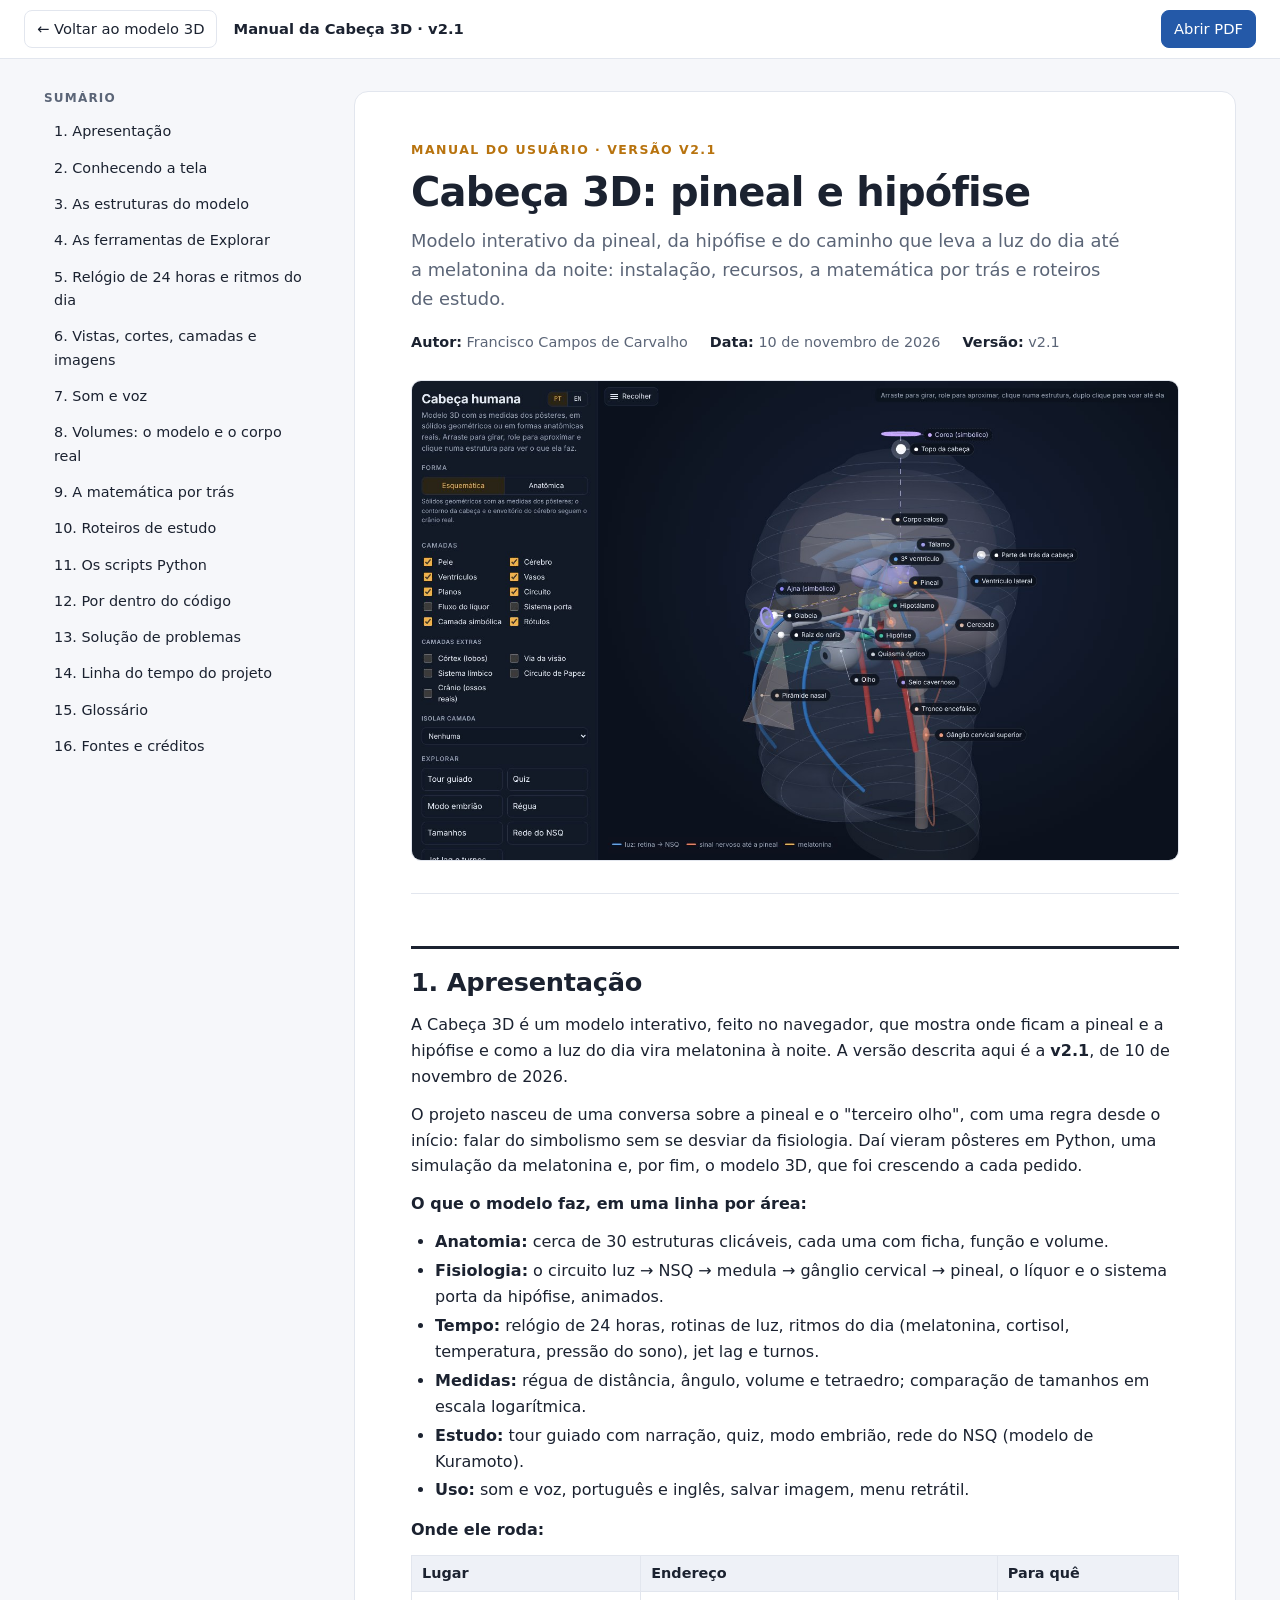
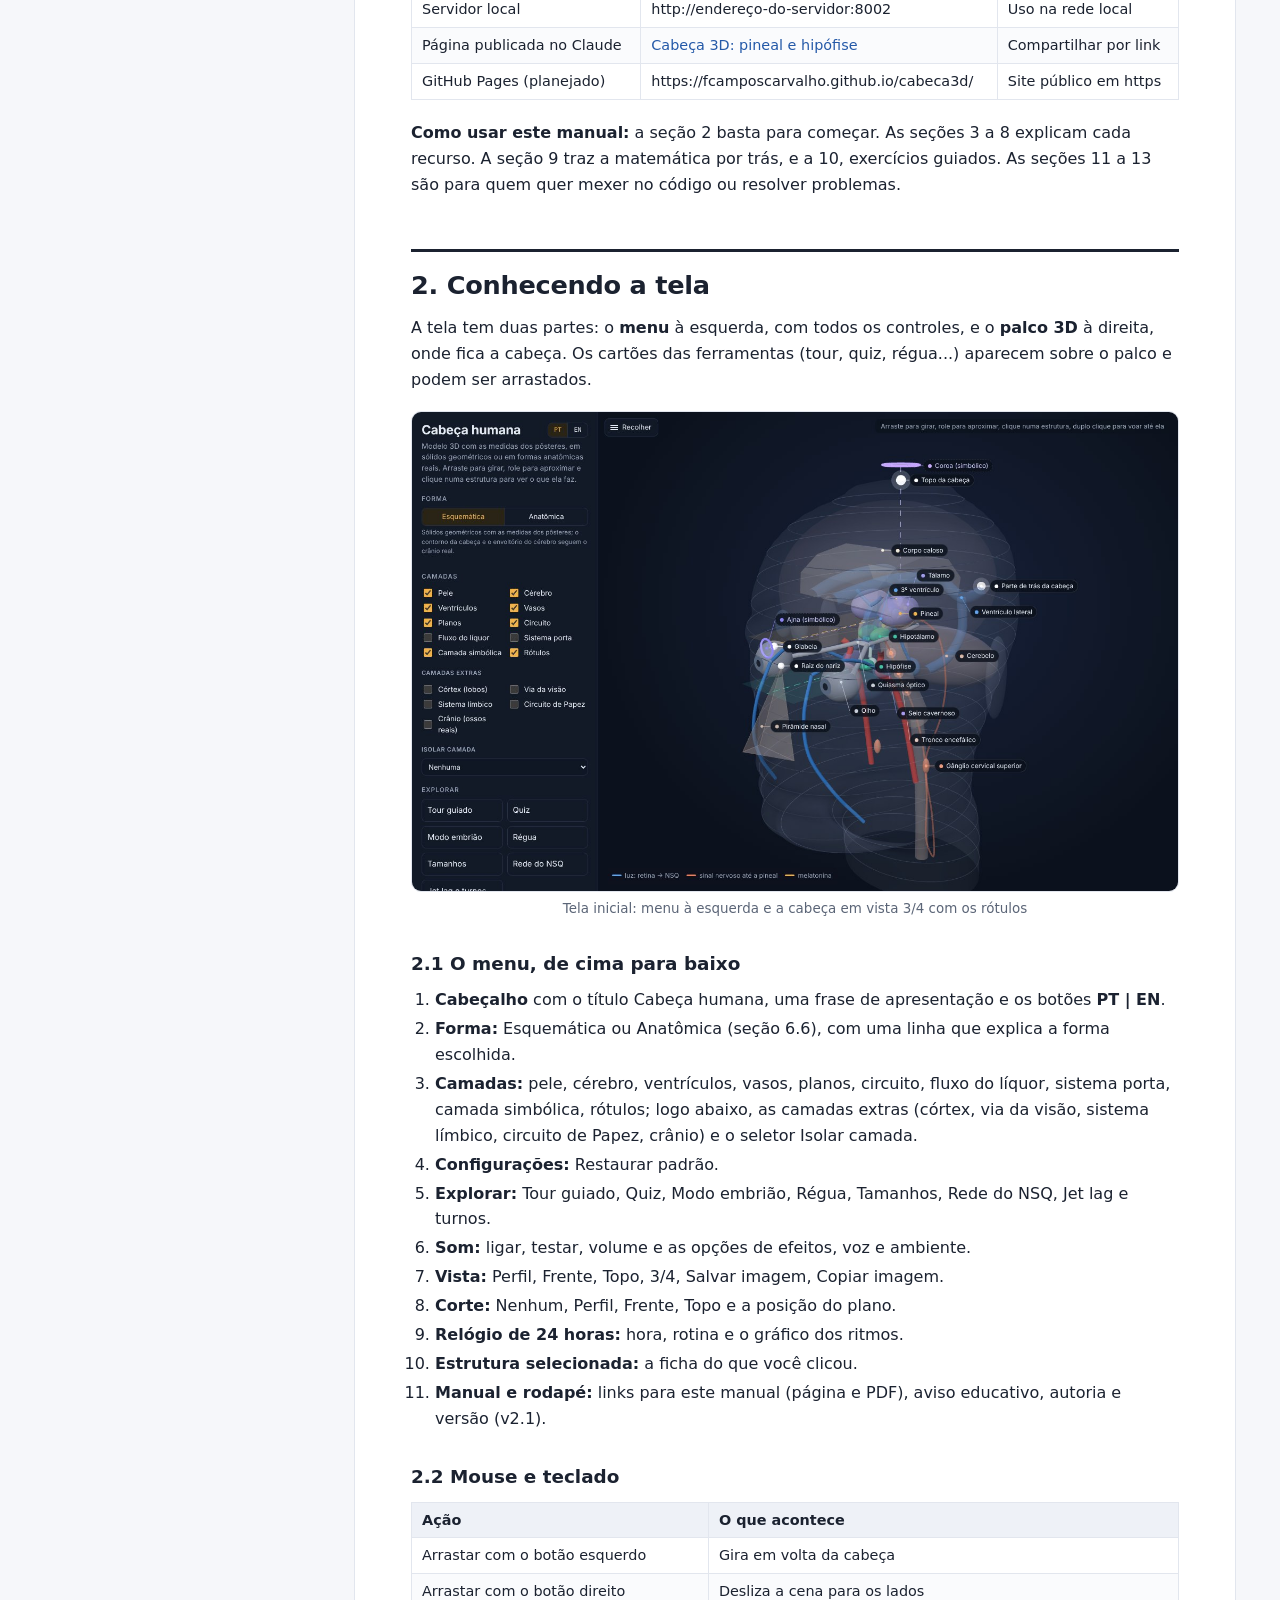
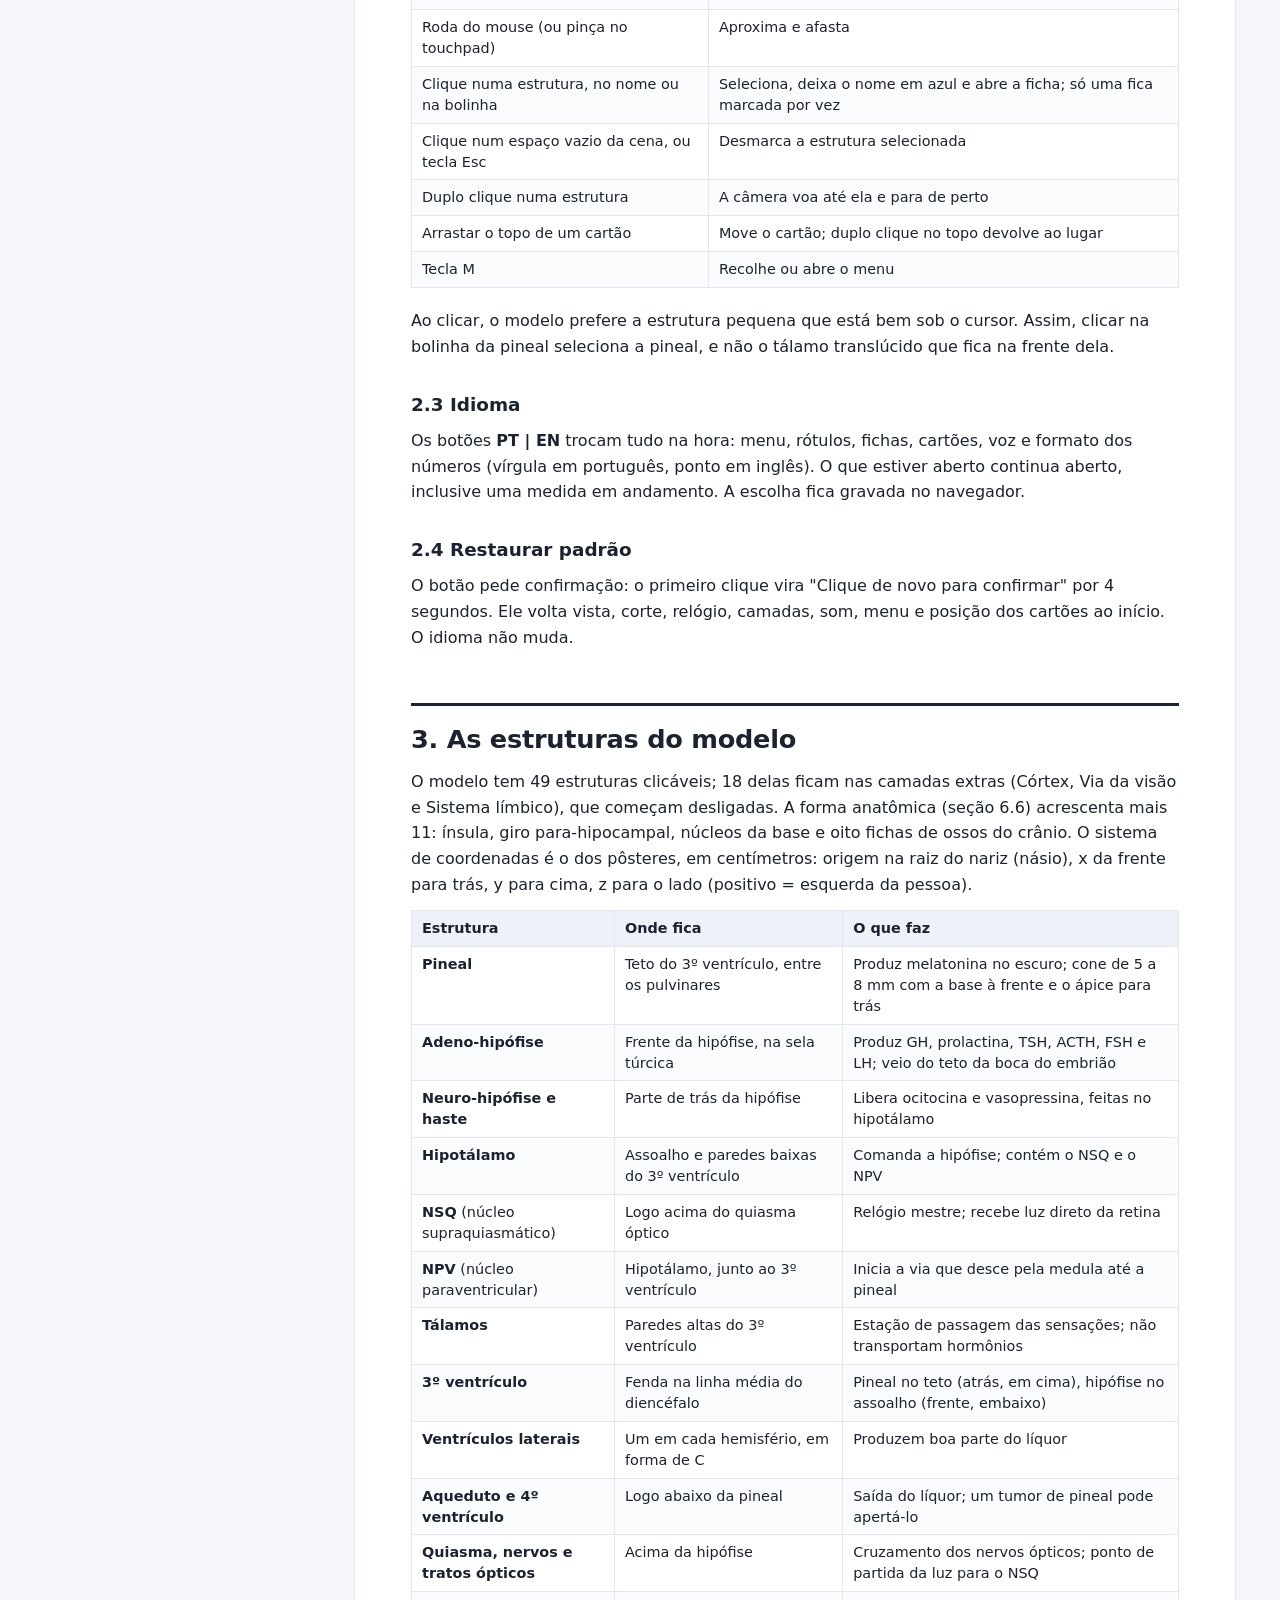
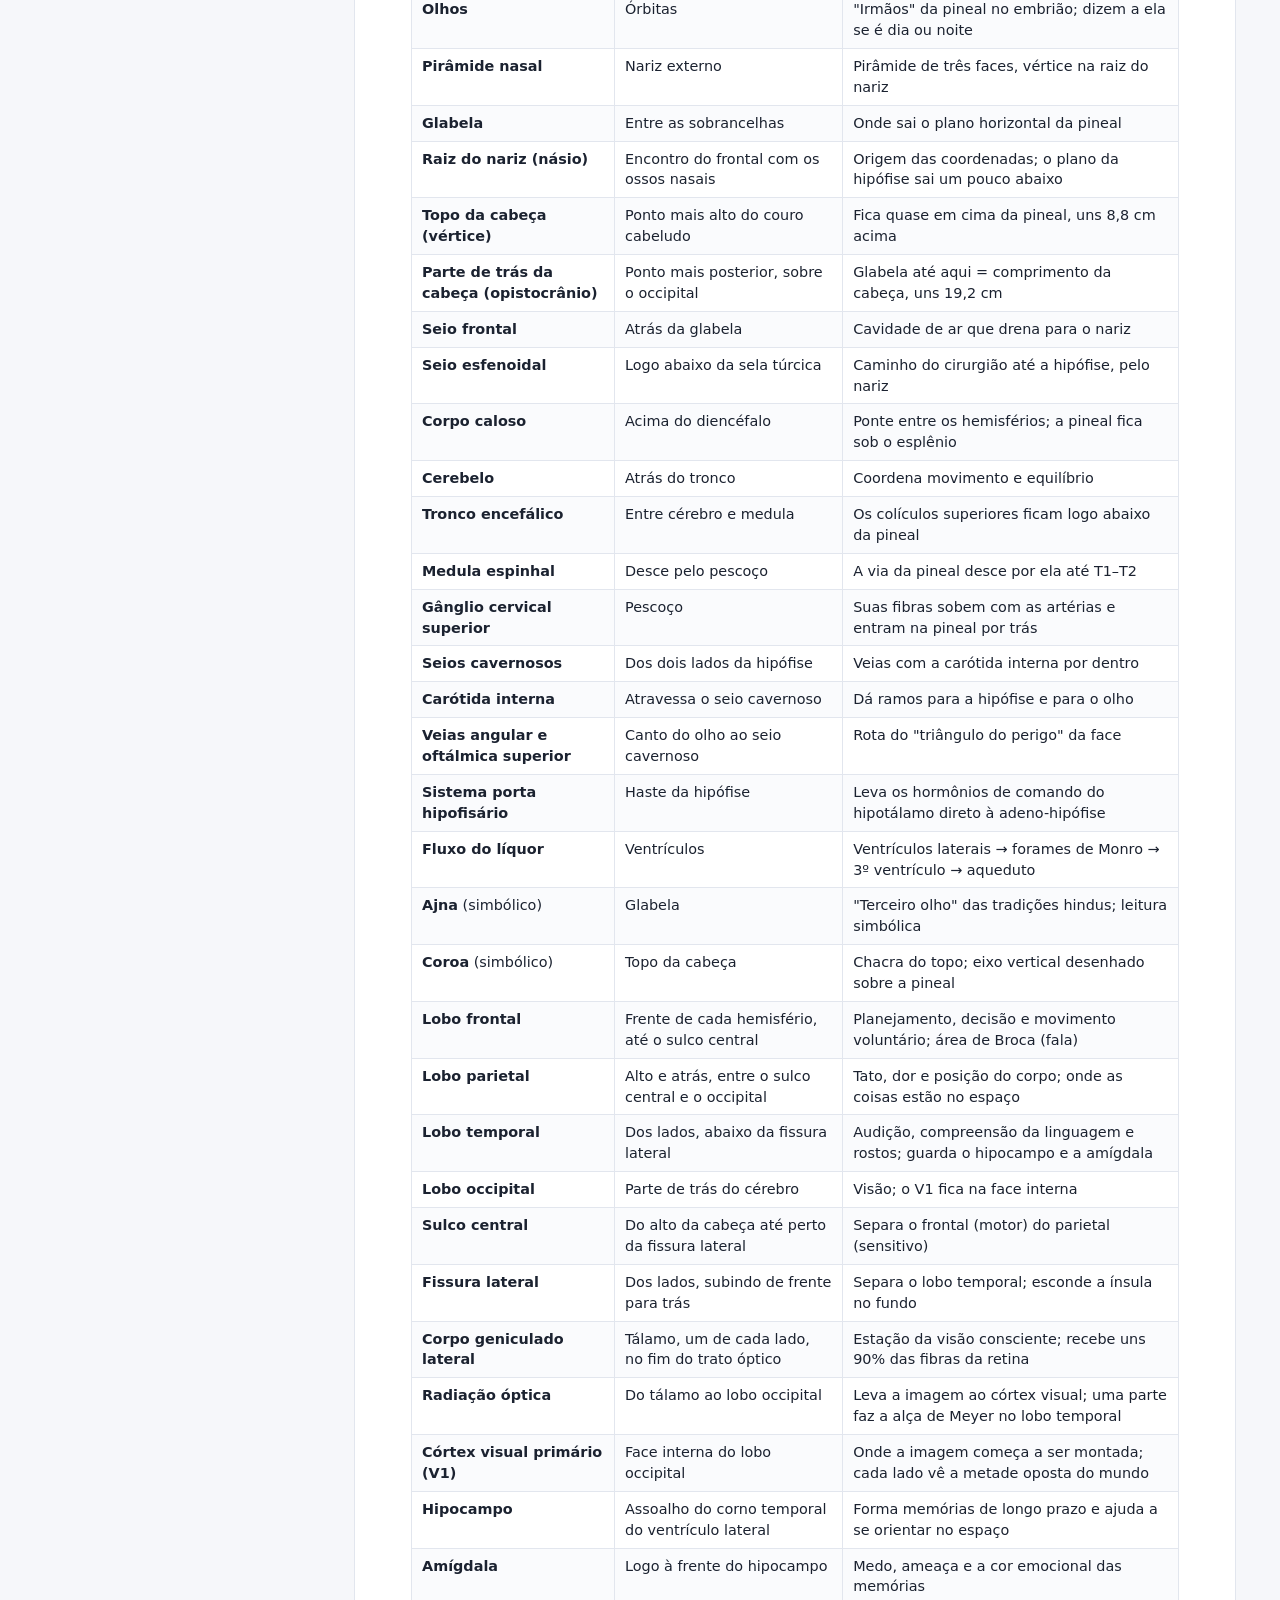
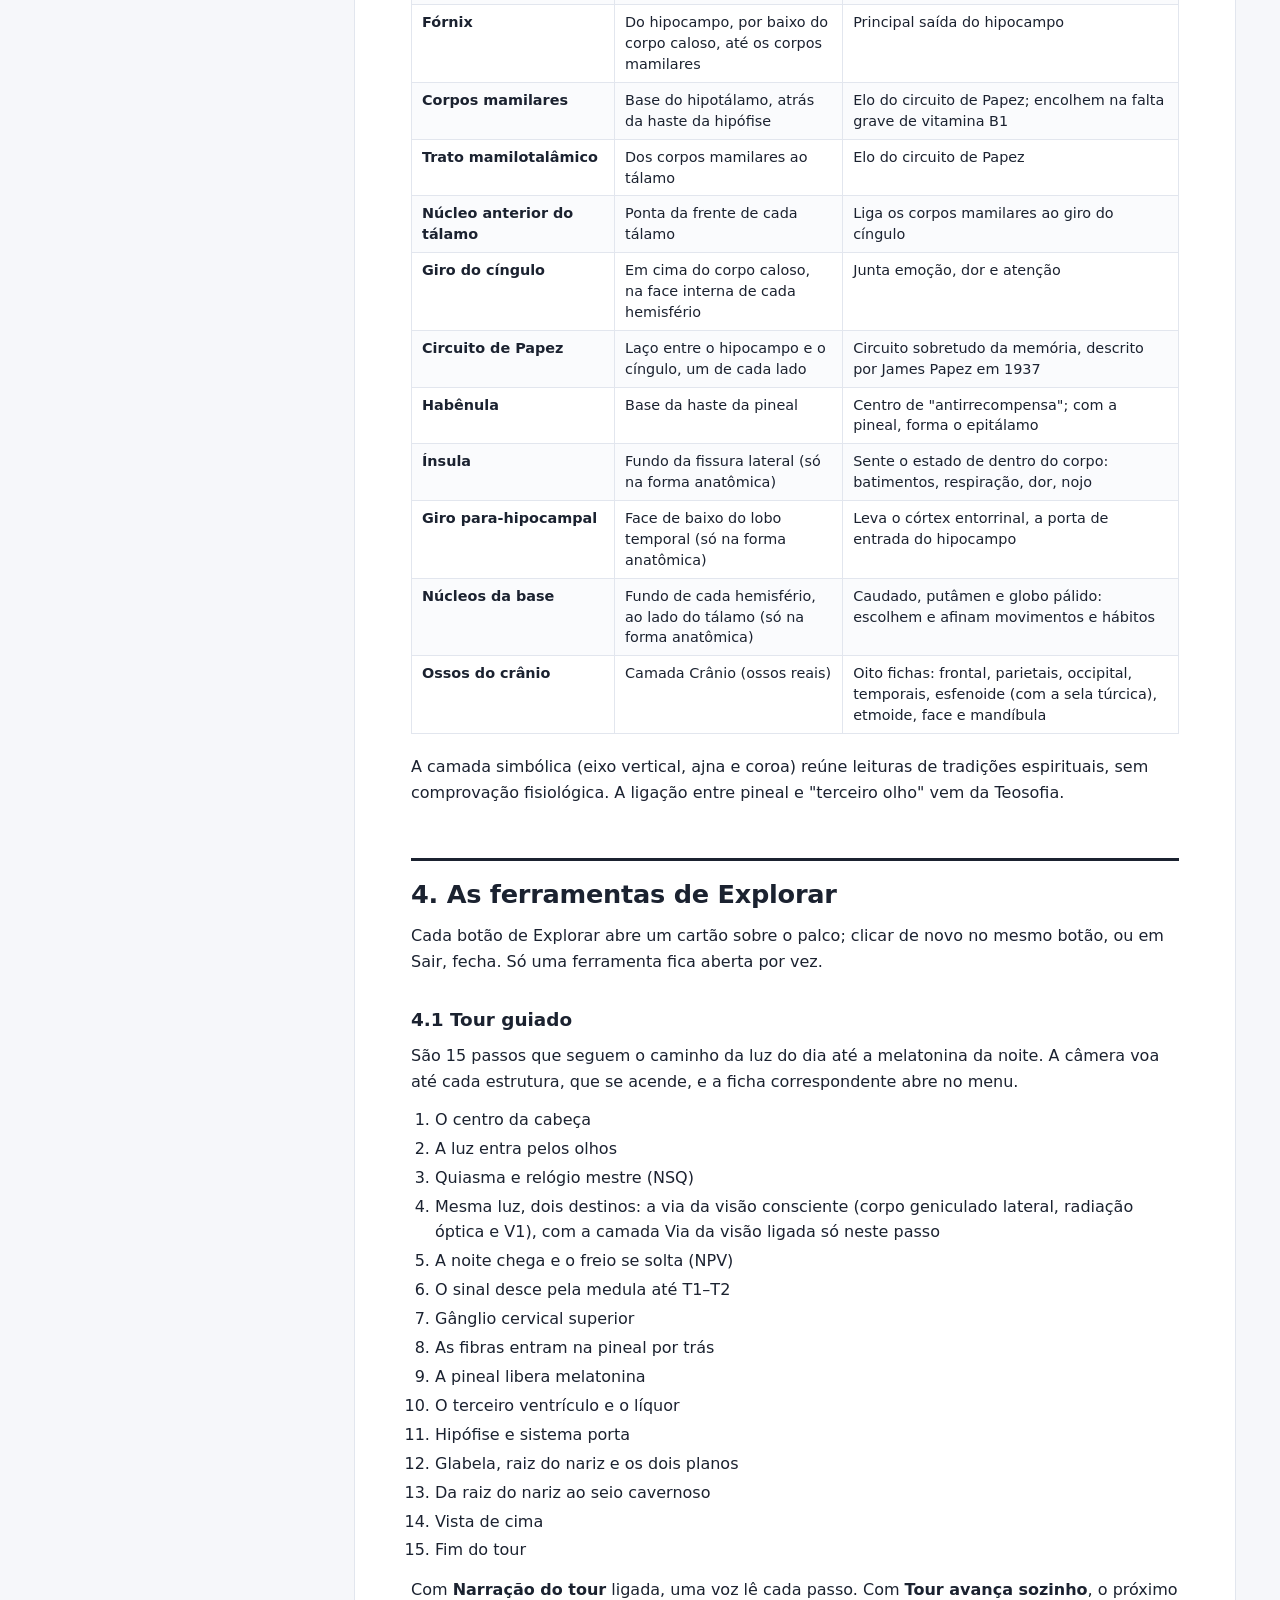
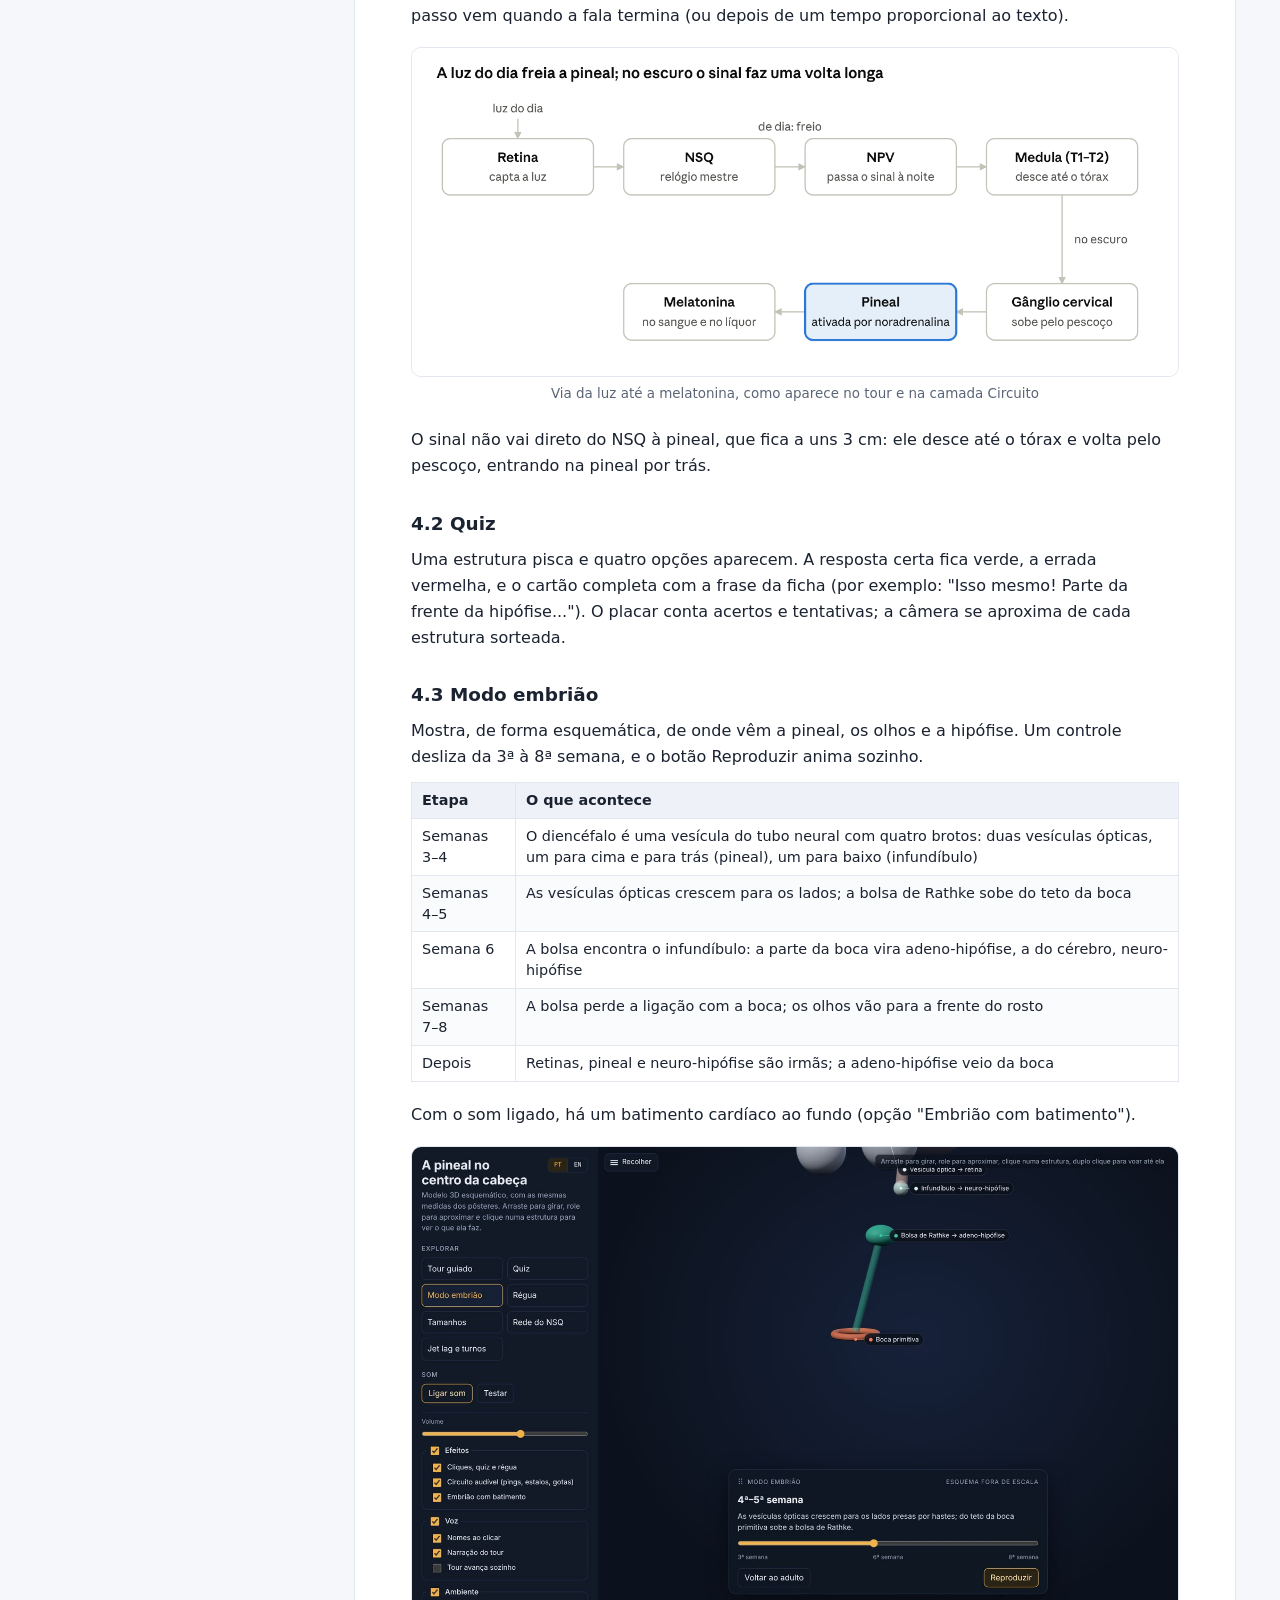
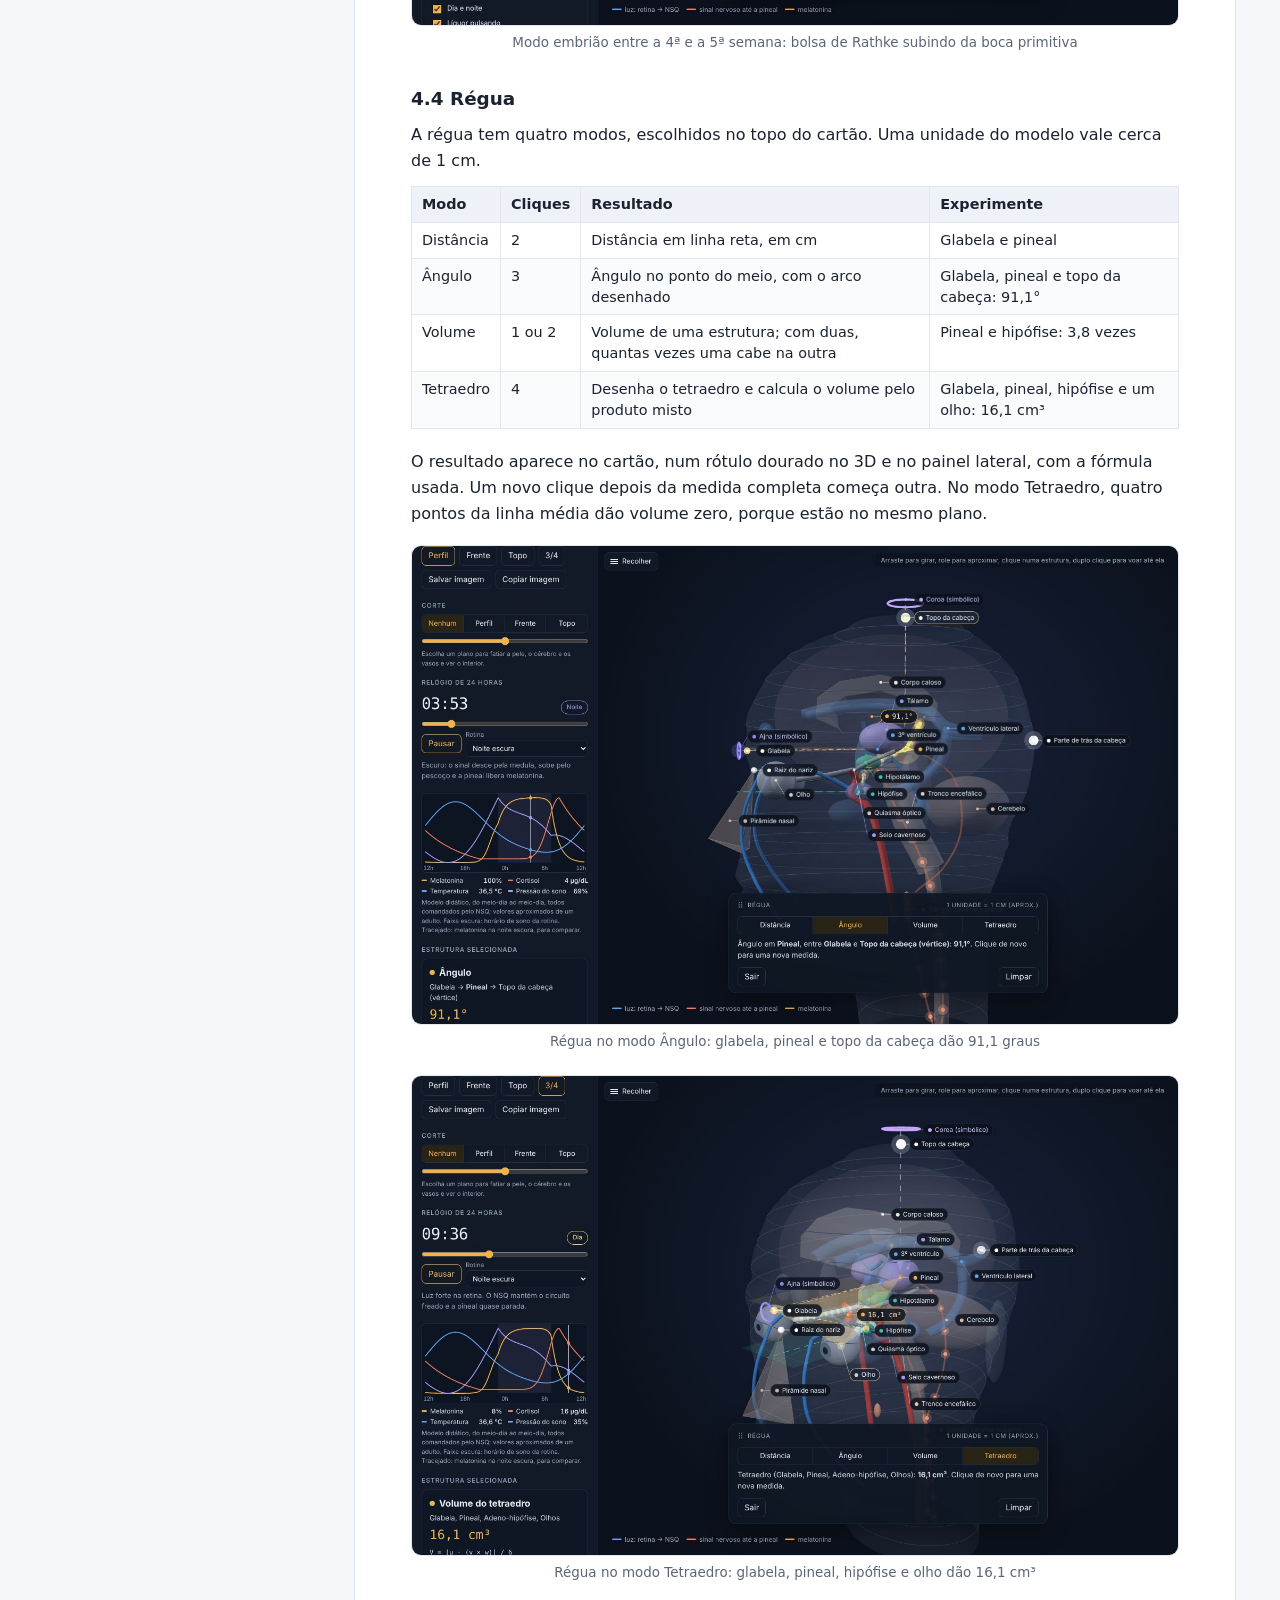
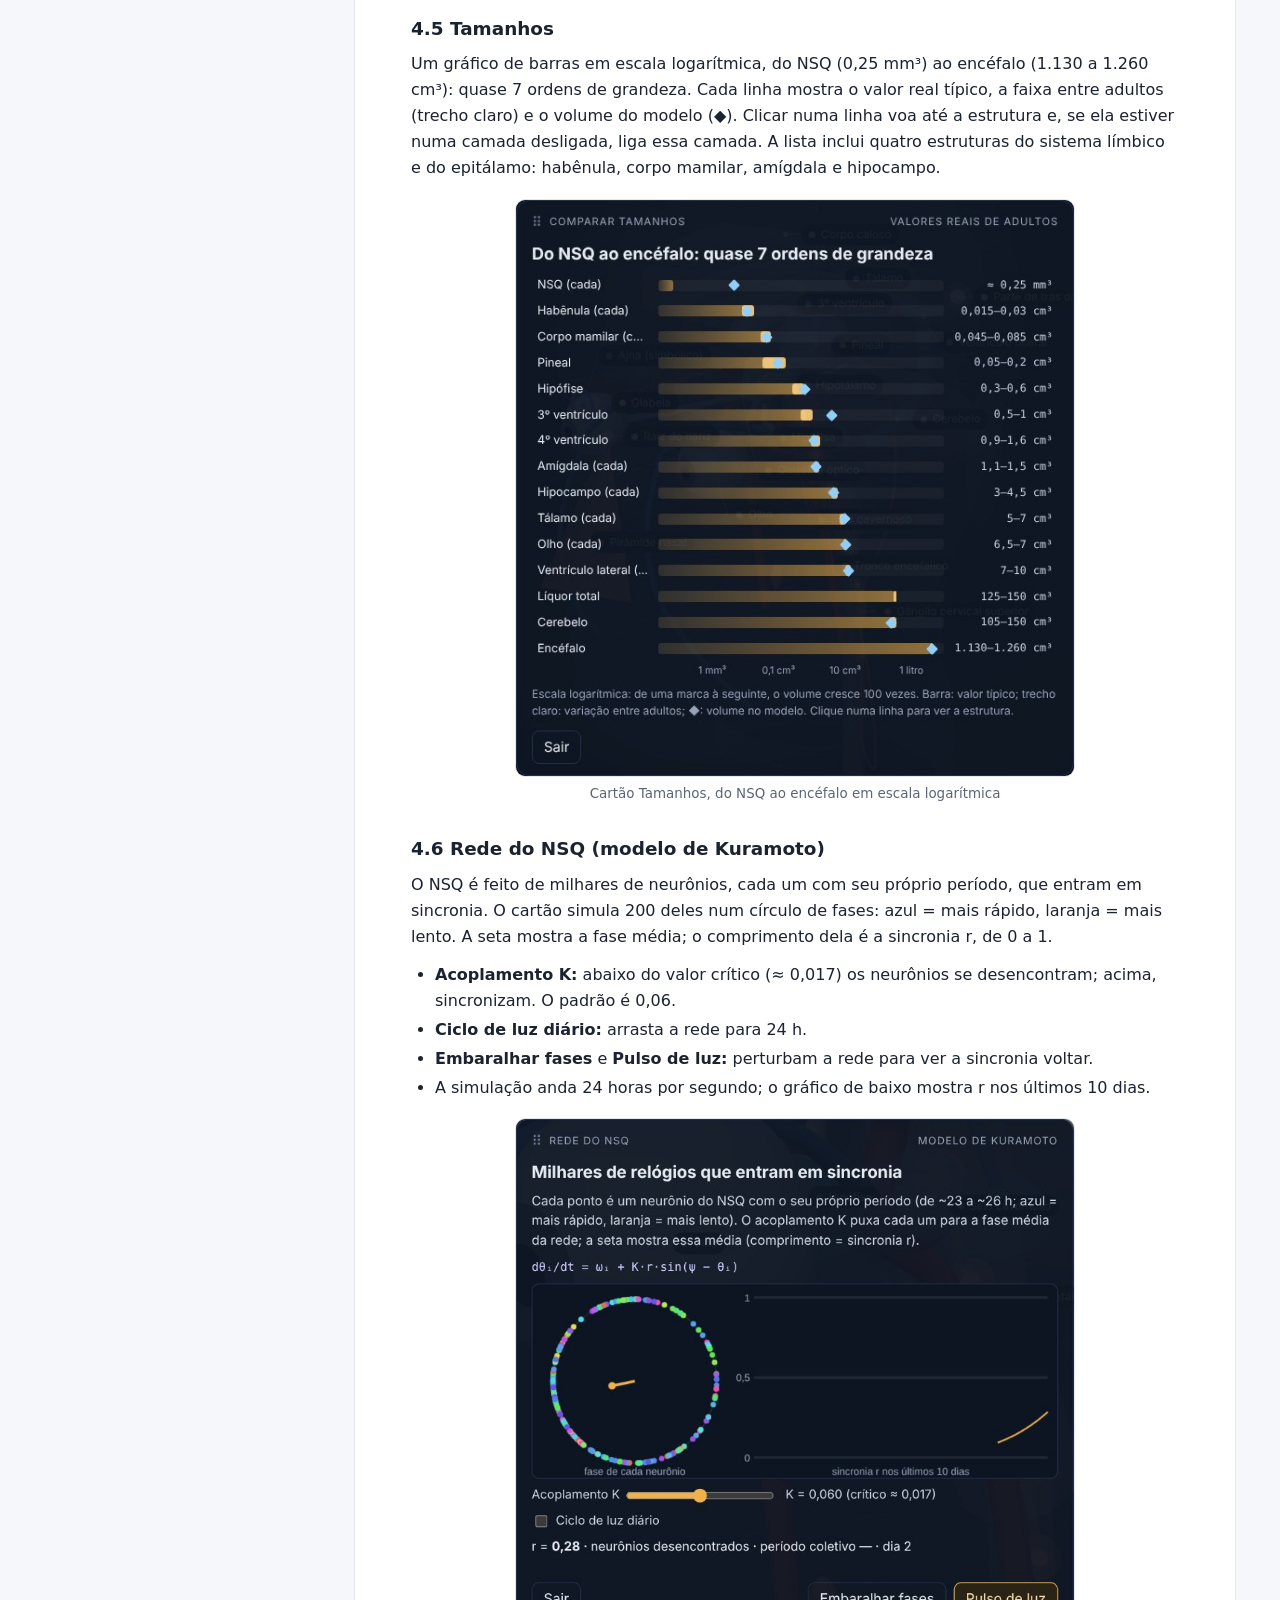
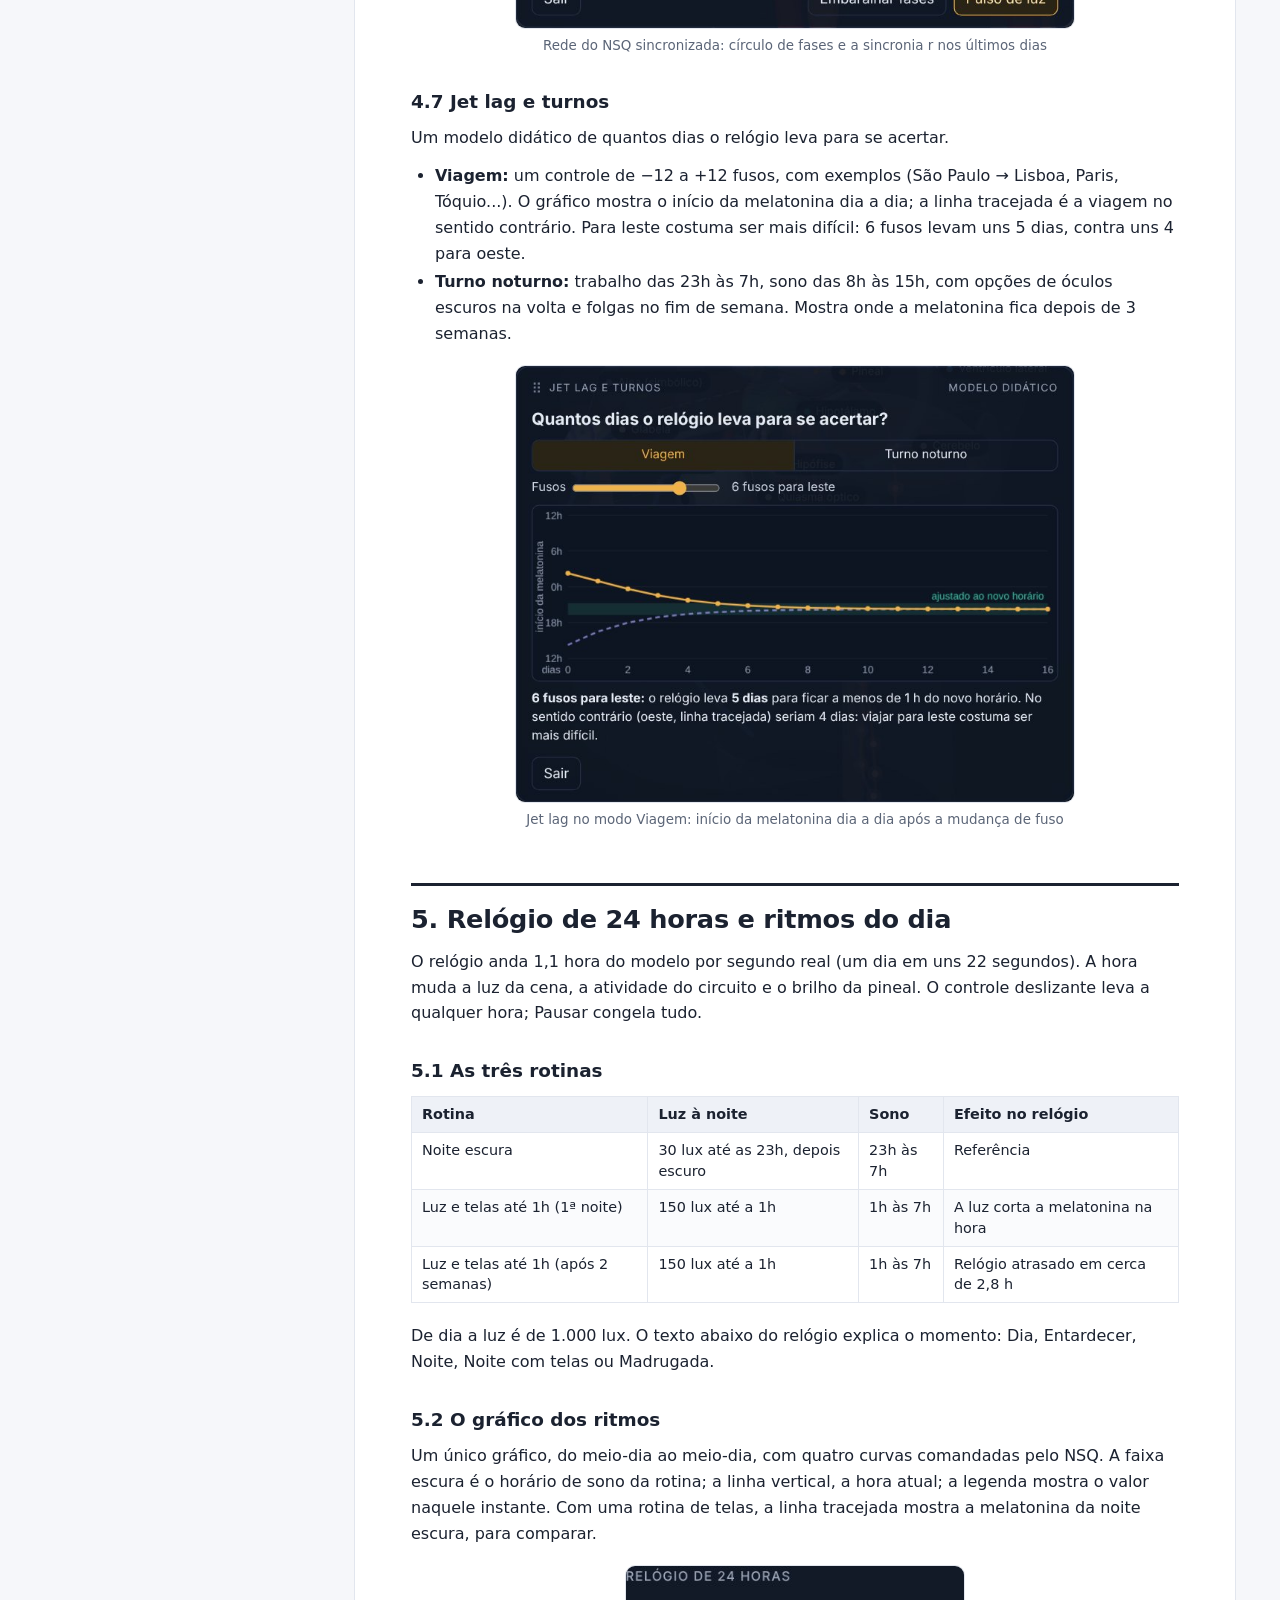
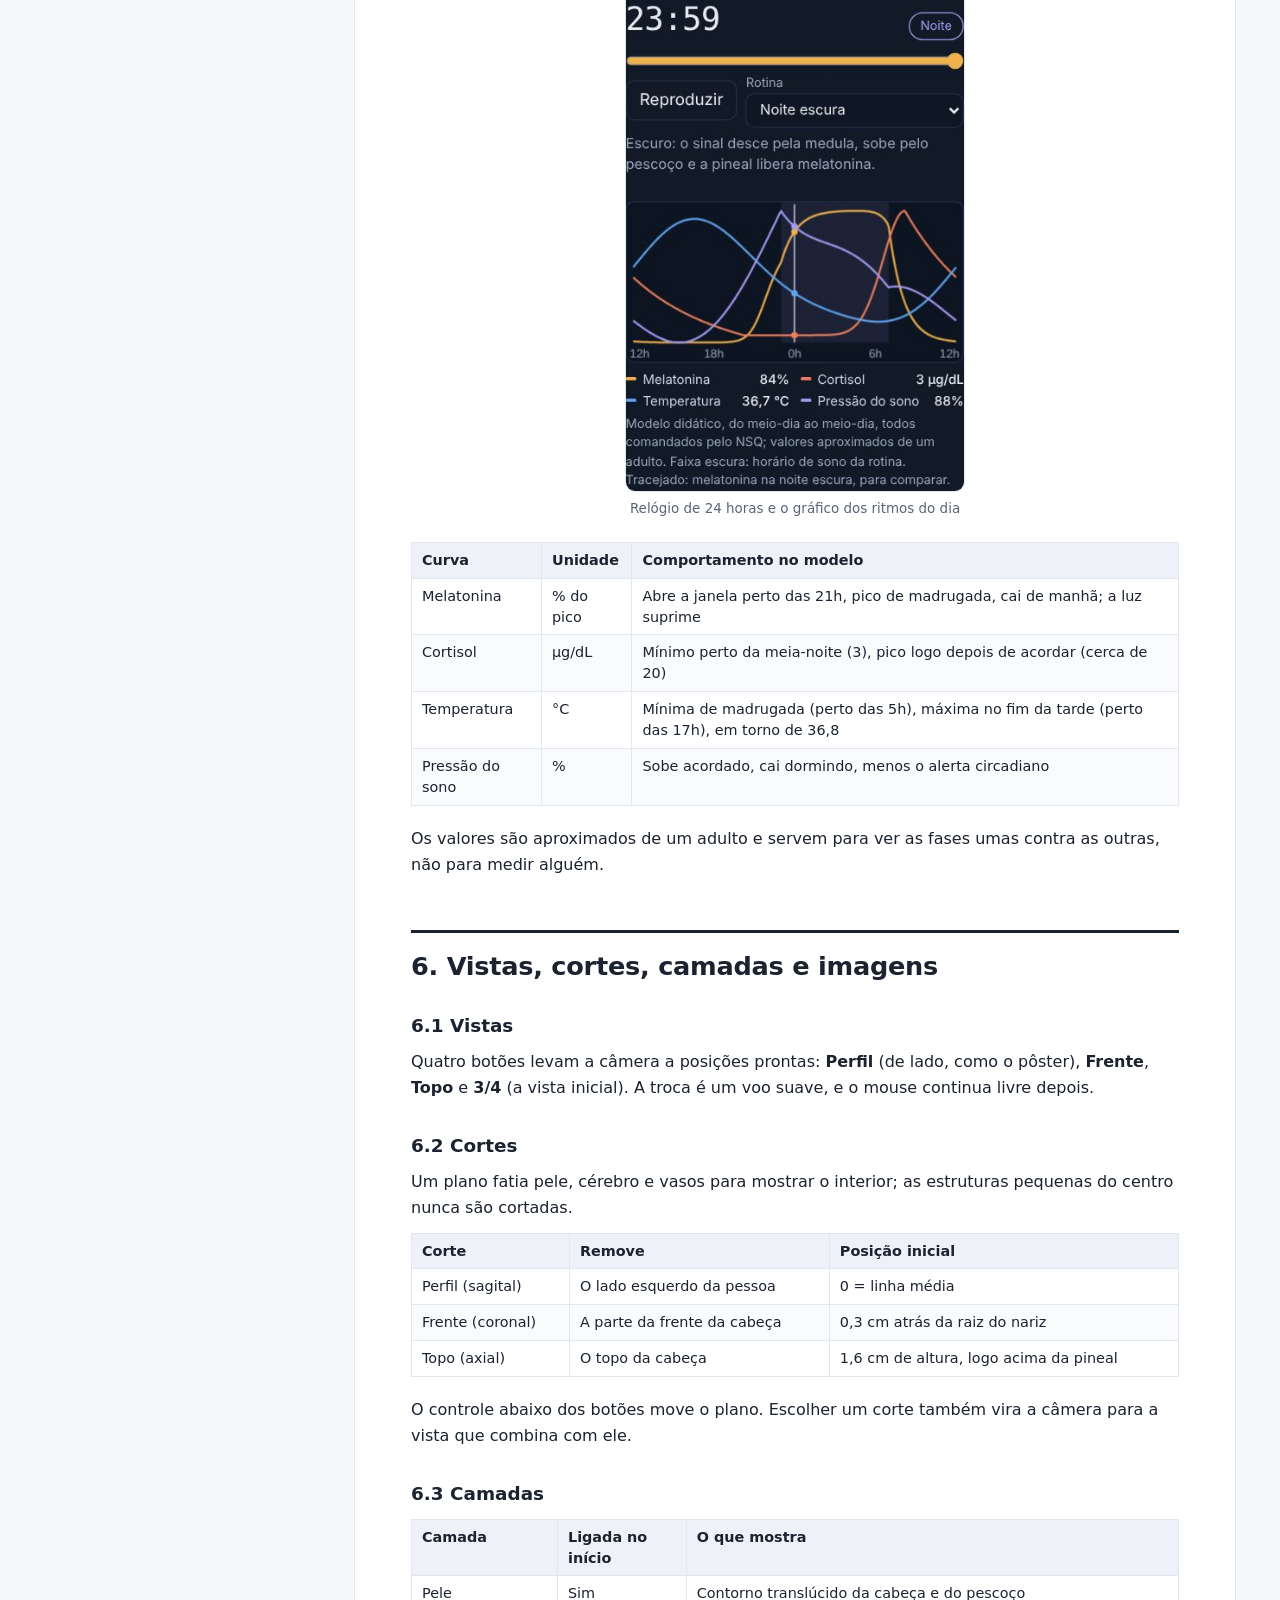
==== commit 8066f256: "Add files via upload" ====
--- a/manual/manual.html
+++ b/manual/manual.html
@@ -181,13 +181,13 @@
 <li><strong>Cabeçalho</strong> com o título Cabeça humana, uma frase de apresentação e os botões <strong>PT | EN</strong>.</li>
 <li><strong>Forma:</strong> Esquemática ou Anatômica (seção 6.6), com uma linha que explica a forma escolhida.</li>
 <li><strong>Camadas:</strong> pele, cérebro, ventrículos, vasos, planos, circuito, fluxo do líquor, sistema porta, camada simbólica, rótulos; logo abaixo, as camadas extras (córtex, via da visão, sistema límbico, circuito de Papez, crânio) e o seletor Isolar camada.</li>
+<li><strong>Configurações:</strong> Restaurar padrão.</li>
 <li><strong>Explorar:</strong> Tour guiado, Quiz, Modo embrião, Régua, Tamanhos, Rede do NSQ, Jet lag e turnos.</li>
 <li><strong>Som:</strong> ligar, testar, volume e as opções de efeitos, voz e ambiente.</li>
 <li><strong>Vista:</strong> Perfil, Frente, Topo, 3/4, Salvar imagem, Copiar imagem.</li>
 <li><strong>Corte:</strong> Nenhum, Perfil, Frente, Topo e a posição do plano.</li>
 <li><strong>Relógio de 24 horas:</strong> hora, rotina e o gráfico dos ritmos.</li>
 <li><strong>Estrutura selecionada:</strong> a ficha do que você clicou.</li>
-<li><strong>Configurações:</strong> Restaurar padrão.</li>
 <li><strong>Manual e rodapé:</strong> links para este manual (página e PDF), aviso educativo, autoria e versão (v2.1).</li>
 </ol>
 <h3 id="22-mouse-e-teclado">2.2 Mouse e teclado</h3>
@@ -1190,7 +1190,7 @@
 <p>O córtex real, desdobrado, tem de 1.640 a 2.200 cm², e uns dois terços dele ficam escondidos nos sulcos: o índice de girificação (área total dividida pela área visível) fica perto de 2,5 a 3. O BodyParts3D não traz a superfície do córtex separada (cada giro é um sólido fechado, com paredes internas), então o modelo não mede essa área diretamente.</p>
 <h3 id="910-o-contorno-da-cabeca-e-as-medias-de-adultos">9.10 O contorno da cabeça e as médias de adultos</h3>
 <p>Até 12/11/2026, a pele esquemática seguia os pôsteres: topo 12,2 cm acima da raiz do nariz e parte de trás a 19,5 cm dela. O crânio do atlas, encaixado pelas estruturas internas (seção 9.9), ficava até 2,5 cm abaixo dessa pele no topo, e o envoltório do cérebro dos pôsteres nem cabia dentro dele.</p>
-<p>Desde 13/11/2026, da altura dos olhos para cima, a pele esquemática segue o crânio do atlas a 0,6 cm, a espessura do couro cabeludo. O envoltório do cérebro passou a ser o maior elipsoide que cabe dentro do crânio, descontando um osso de uns 0,65 cm: centro (9,2; 3,6; 0) e semieixos 7,8 × 5,4 × 6,4 cm. Abaixo dos olhos (rosto, mandíbula e pescoço), a pele continua com as medidas dos pôsteres, e nenhuma estrutura interna mudou de lugar.</p>
+<p>Desde 13/11/2026, da altura dos olhos para cima, a pele esquemática segue o crânio do atlas a 0,6 cm, a espessura do couro cabeludo. O envoltório do cérebro passou a ser o maior elipsoide que cabe dentro do crânio, descontando um osso de uns 0,65 cm: centro (9,2; 3,6; 0) e semieixos 7,8 × 5,4 × 6,4 cm. Abaixo dos olhos (rosto, mandíbula e pescoço), a pele continua com as medidas dos pôsteres, e nenhuma estrutura interna mudou de lugar. Na faixa dos olhos, a metade da frente de cada fatia deixou de ser uma elipse e virou uma superelipse, |x/a|^n + |z/b|^n = 1 com n = 2,6 em vez de 2: o rosto fica mais largo na frente, como um rosto real, e cobre os olhos, que antes saíam alguns milímetros da pele. Os olhos têm o tamanho certo (2,4 cm de diâmetro, 7,2 cm³; o real fica perto de 24 mm e 6,5 a 7 cm³).</p>
 <table>
 <thead>
 <tr>
@@ -1614,6 +1614,21 @@
 <tbody>
 <tr>
 <td>13 nov 2026</td>
+<td>Menu</td>
+<td>Configurações (Restaurar padrão) subiu para antes de Explorar</td>
+</tr>
+<tr>
+<td>13 nov 2026</td>
+<td>Olhos discretos</td>
+<td>Olhos em cinza-perolado e 75% opacos (íris e pupila continuam opacas): deixam ver o nervo óptico e a órbita</td>
+</tr>
+<tr>
+<td>13 nov 2026</td>
+<td>Rosto cobre os olhos</td>
+<td>Na faixa dos olhos, a frente da pele esquemática ficou mais larga (superelipse), e os olhos deixaram de sair da pele</td>
+</tr>
+<tr>
+<td>13 nov 2026</td>
 <td>Nariz discreto</td>
 <td>A pirâmide nasal (e o nariz real da forma anatômica) passou de laranja para um tom de pele claro e mais transparente</td>
 </tr>
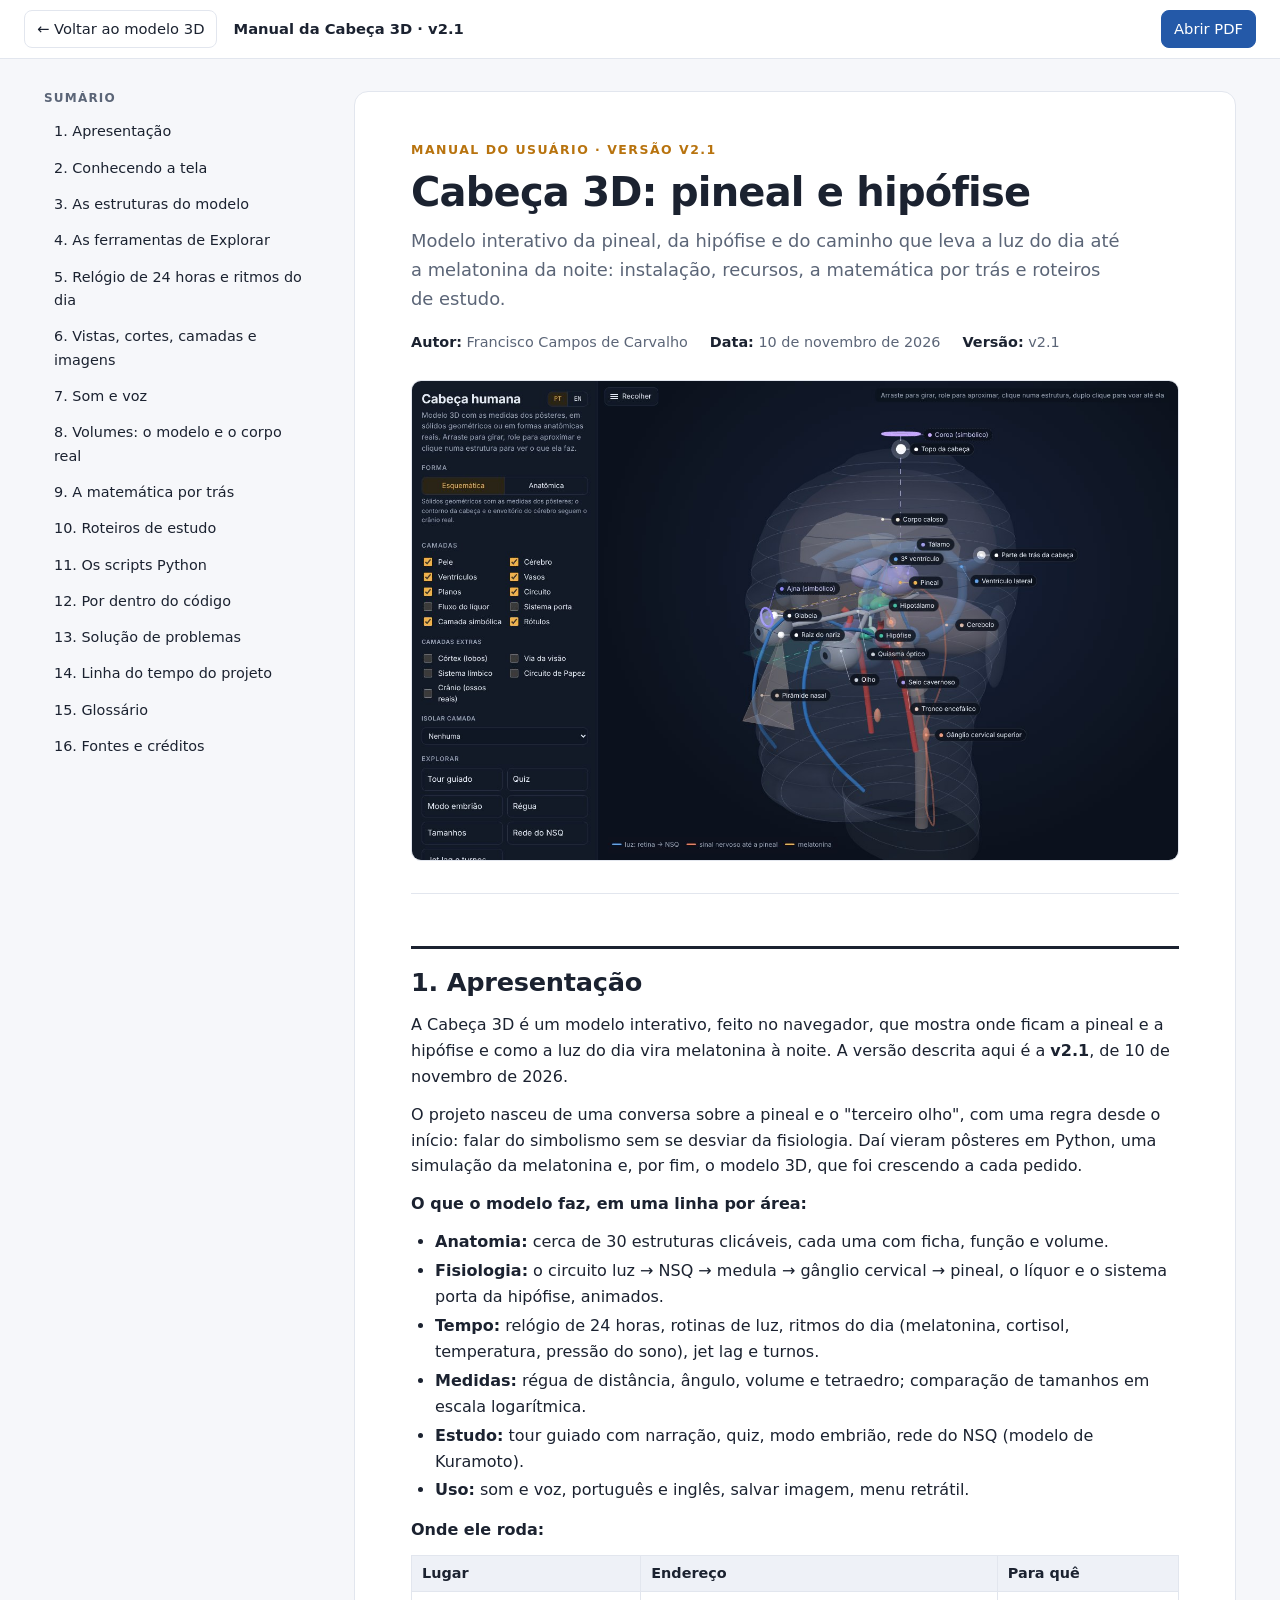
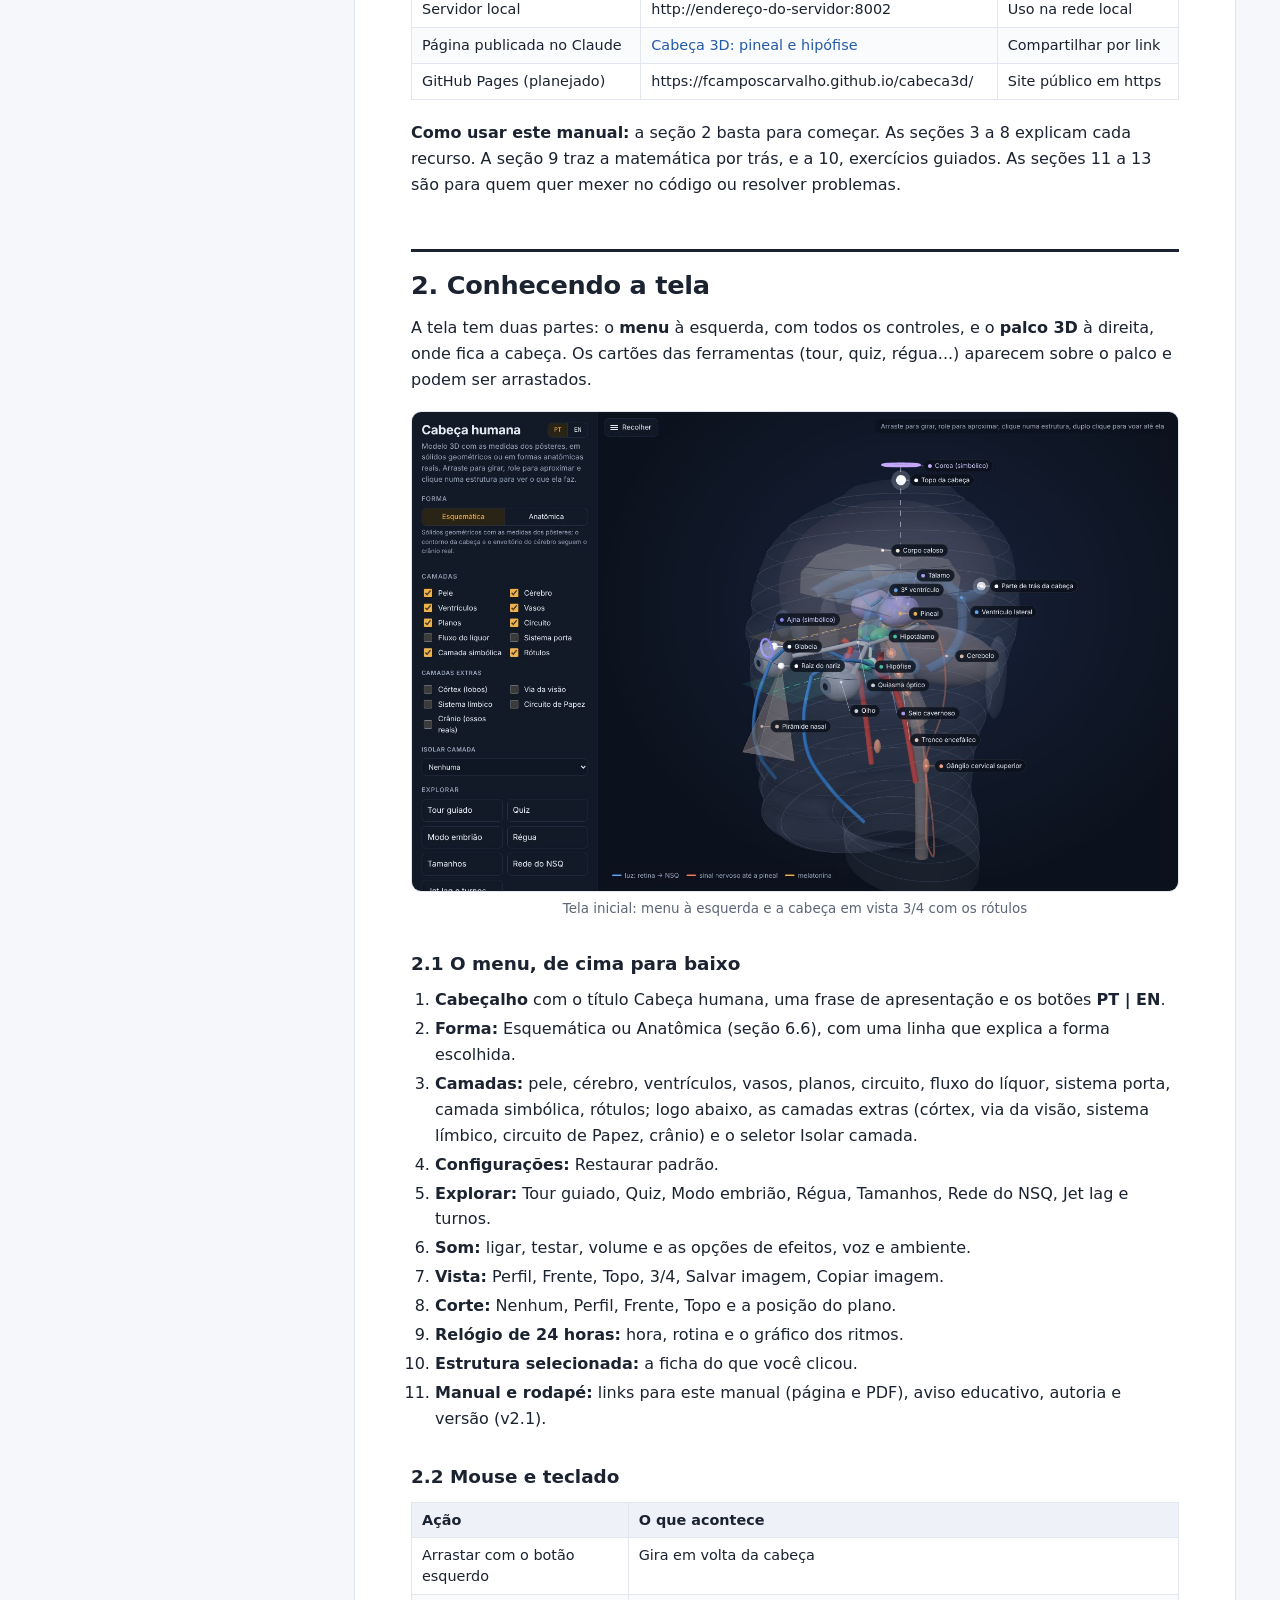
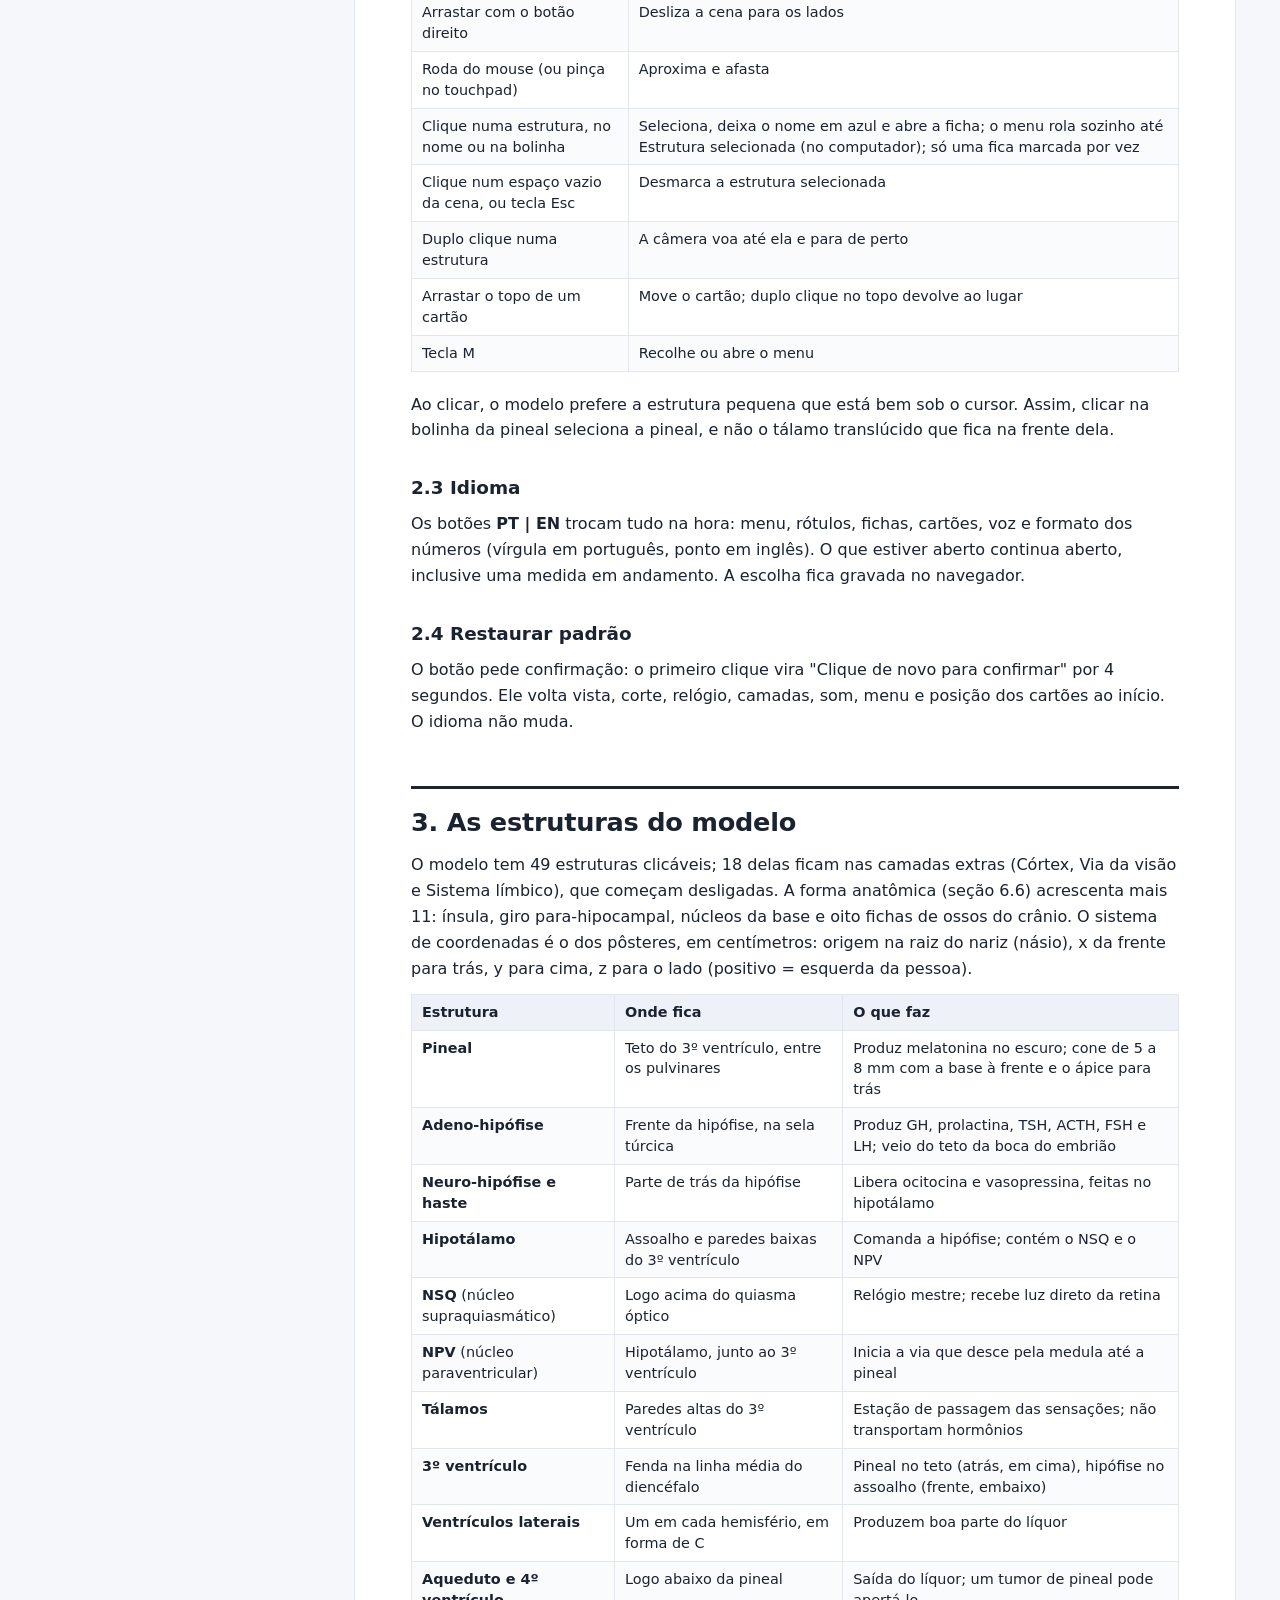
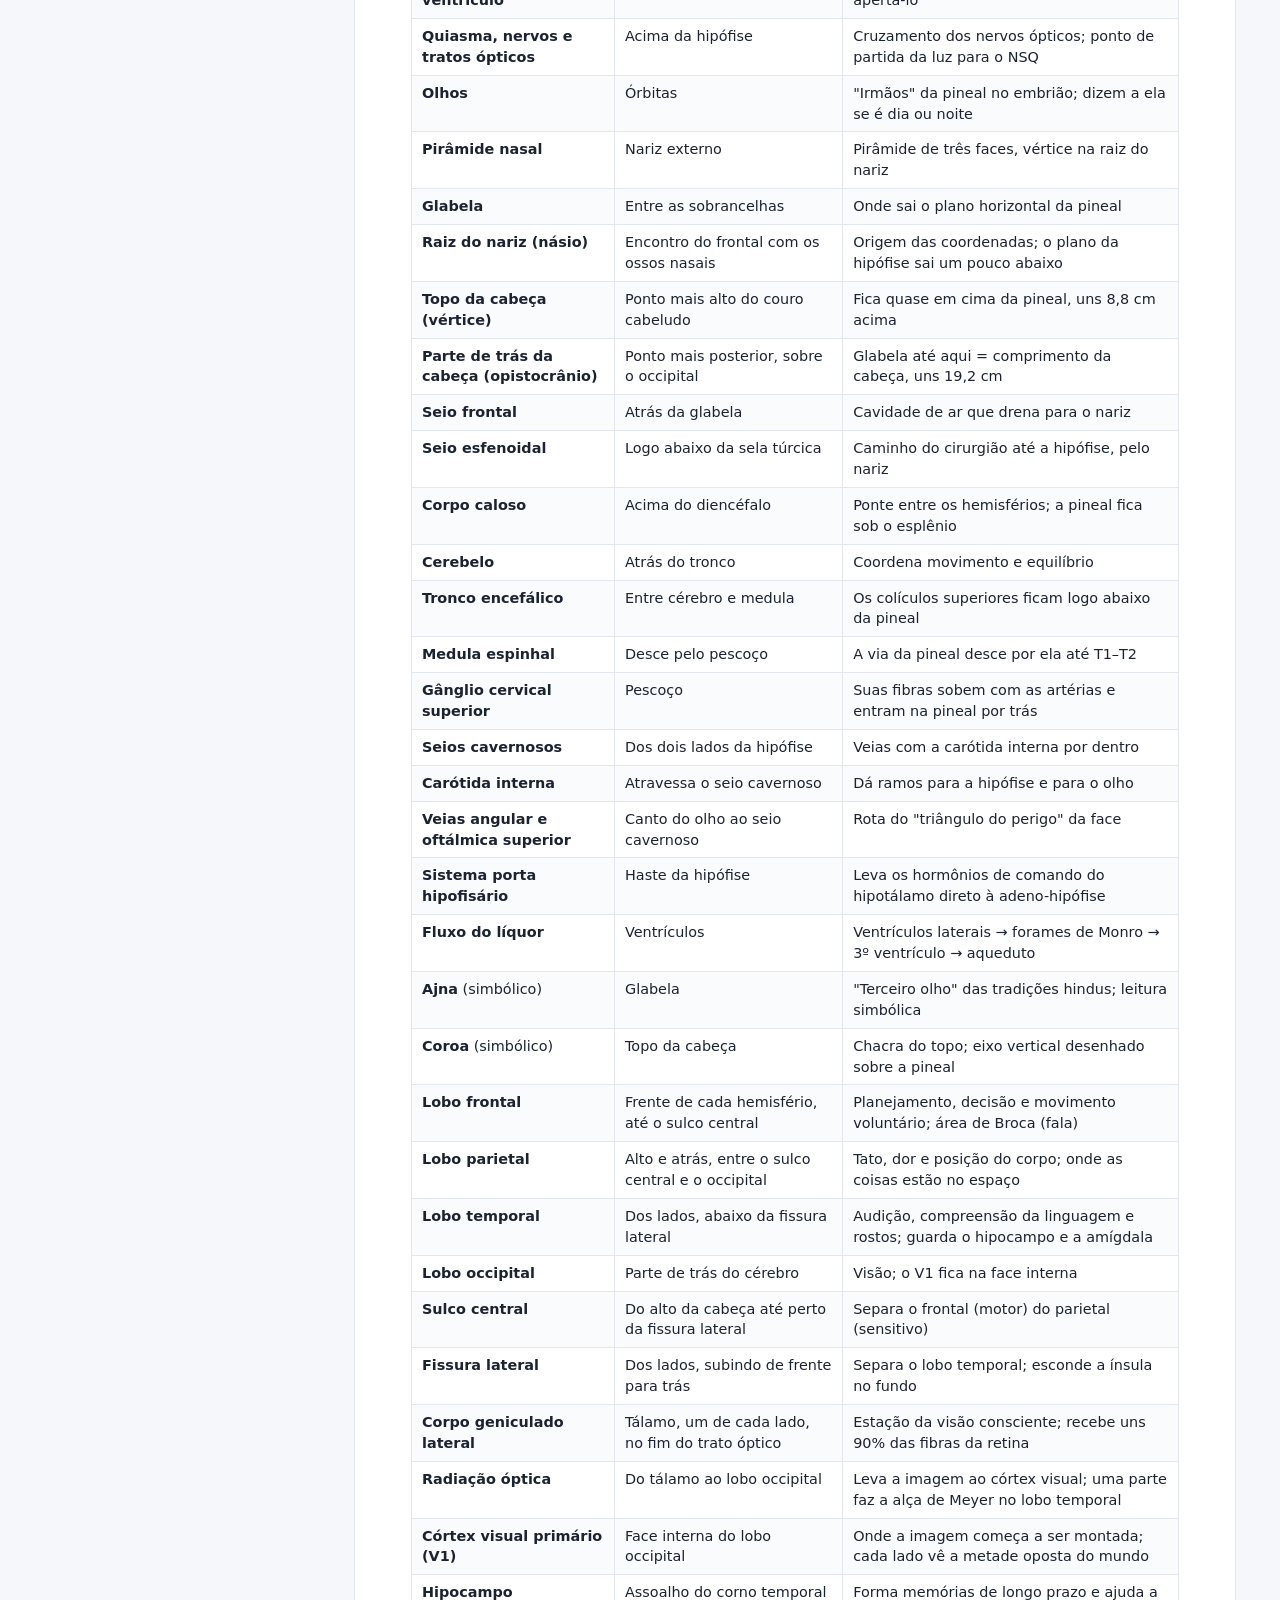
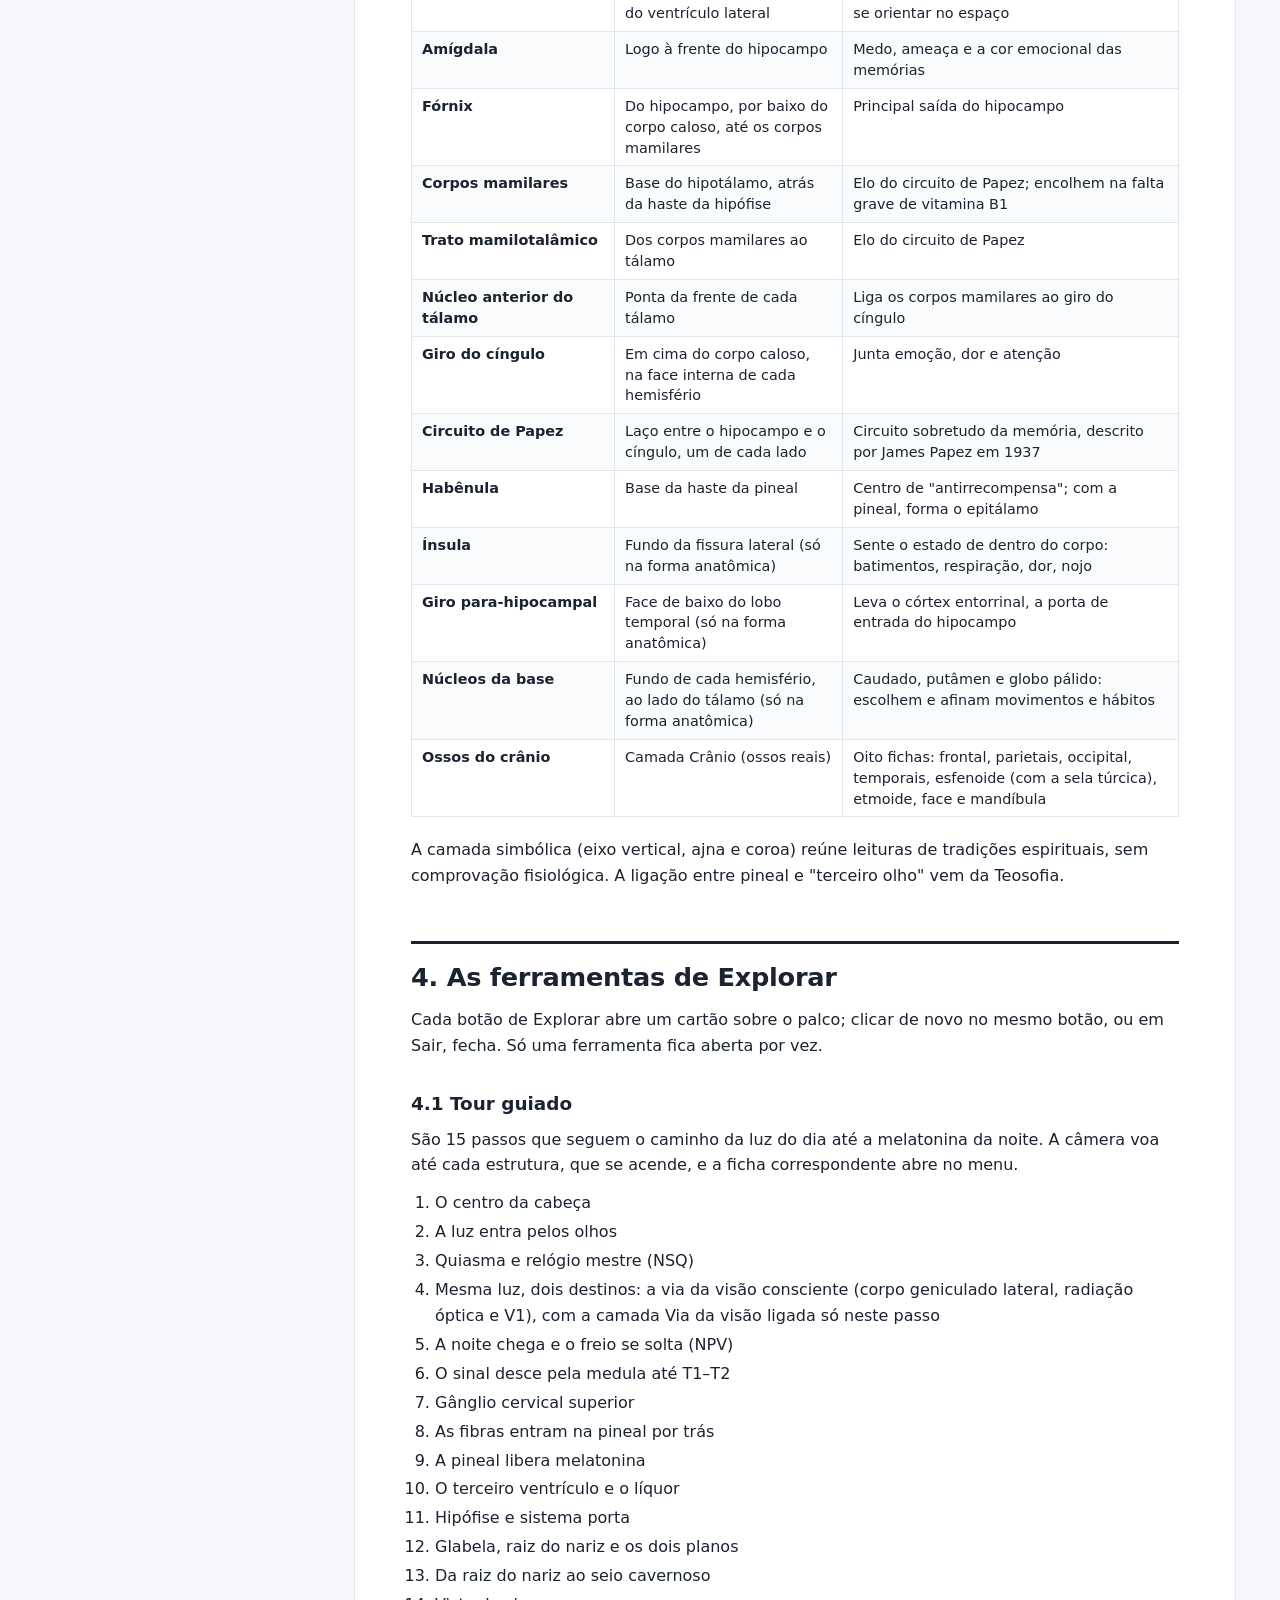
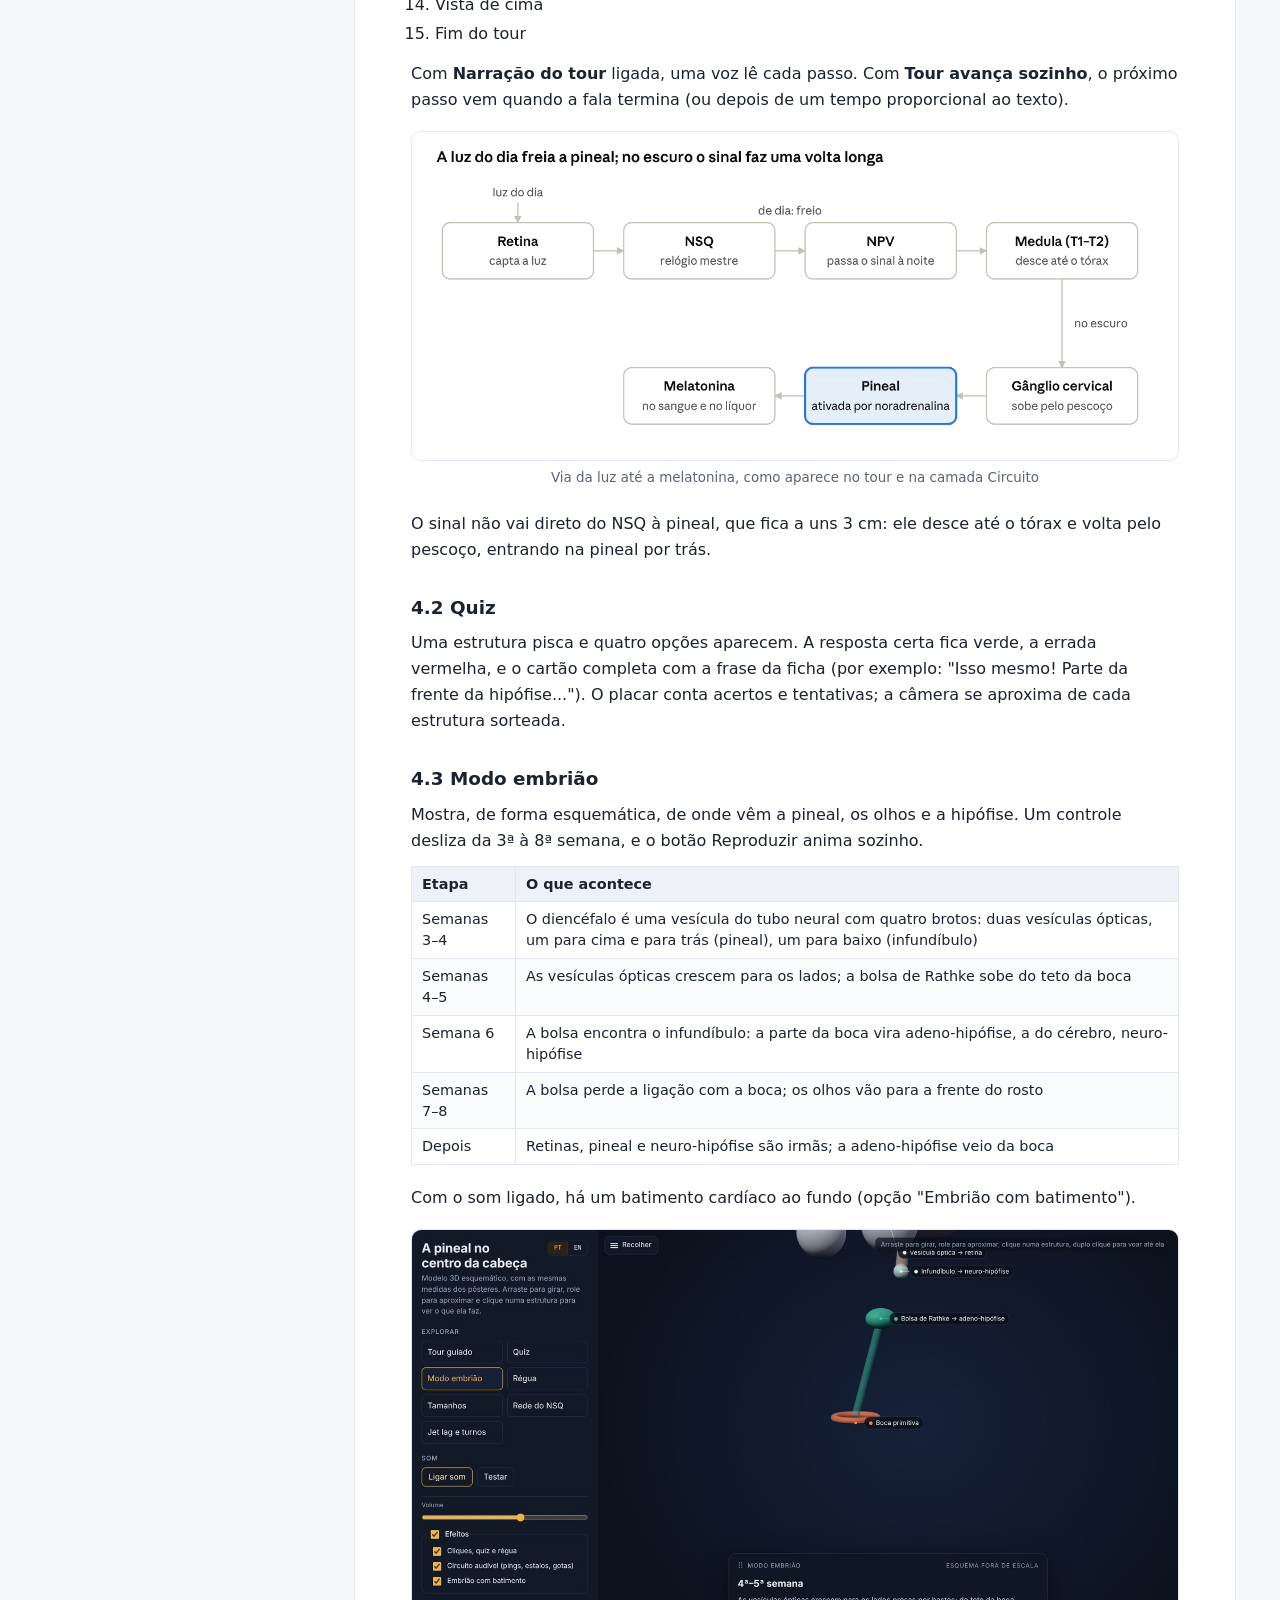
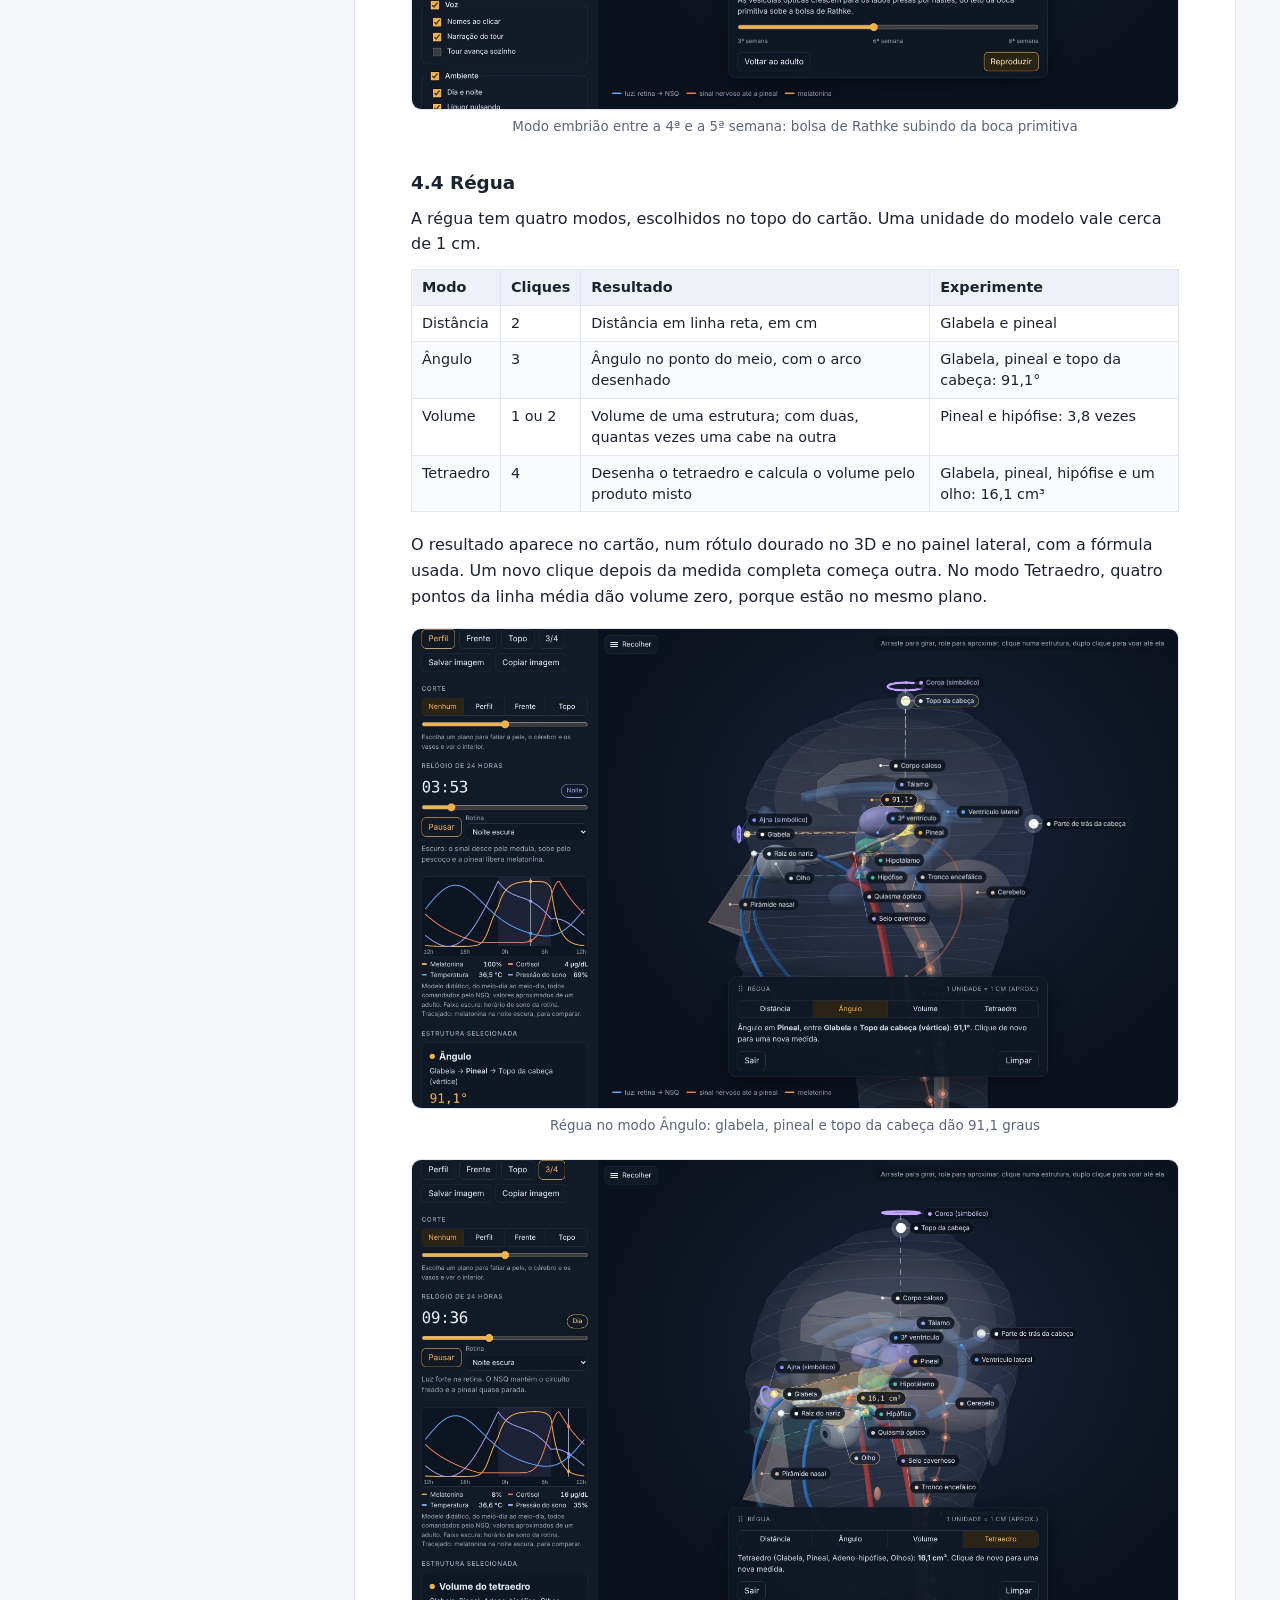
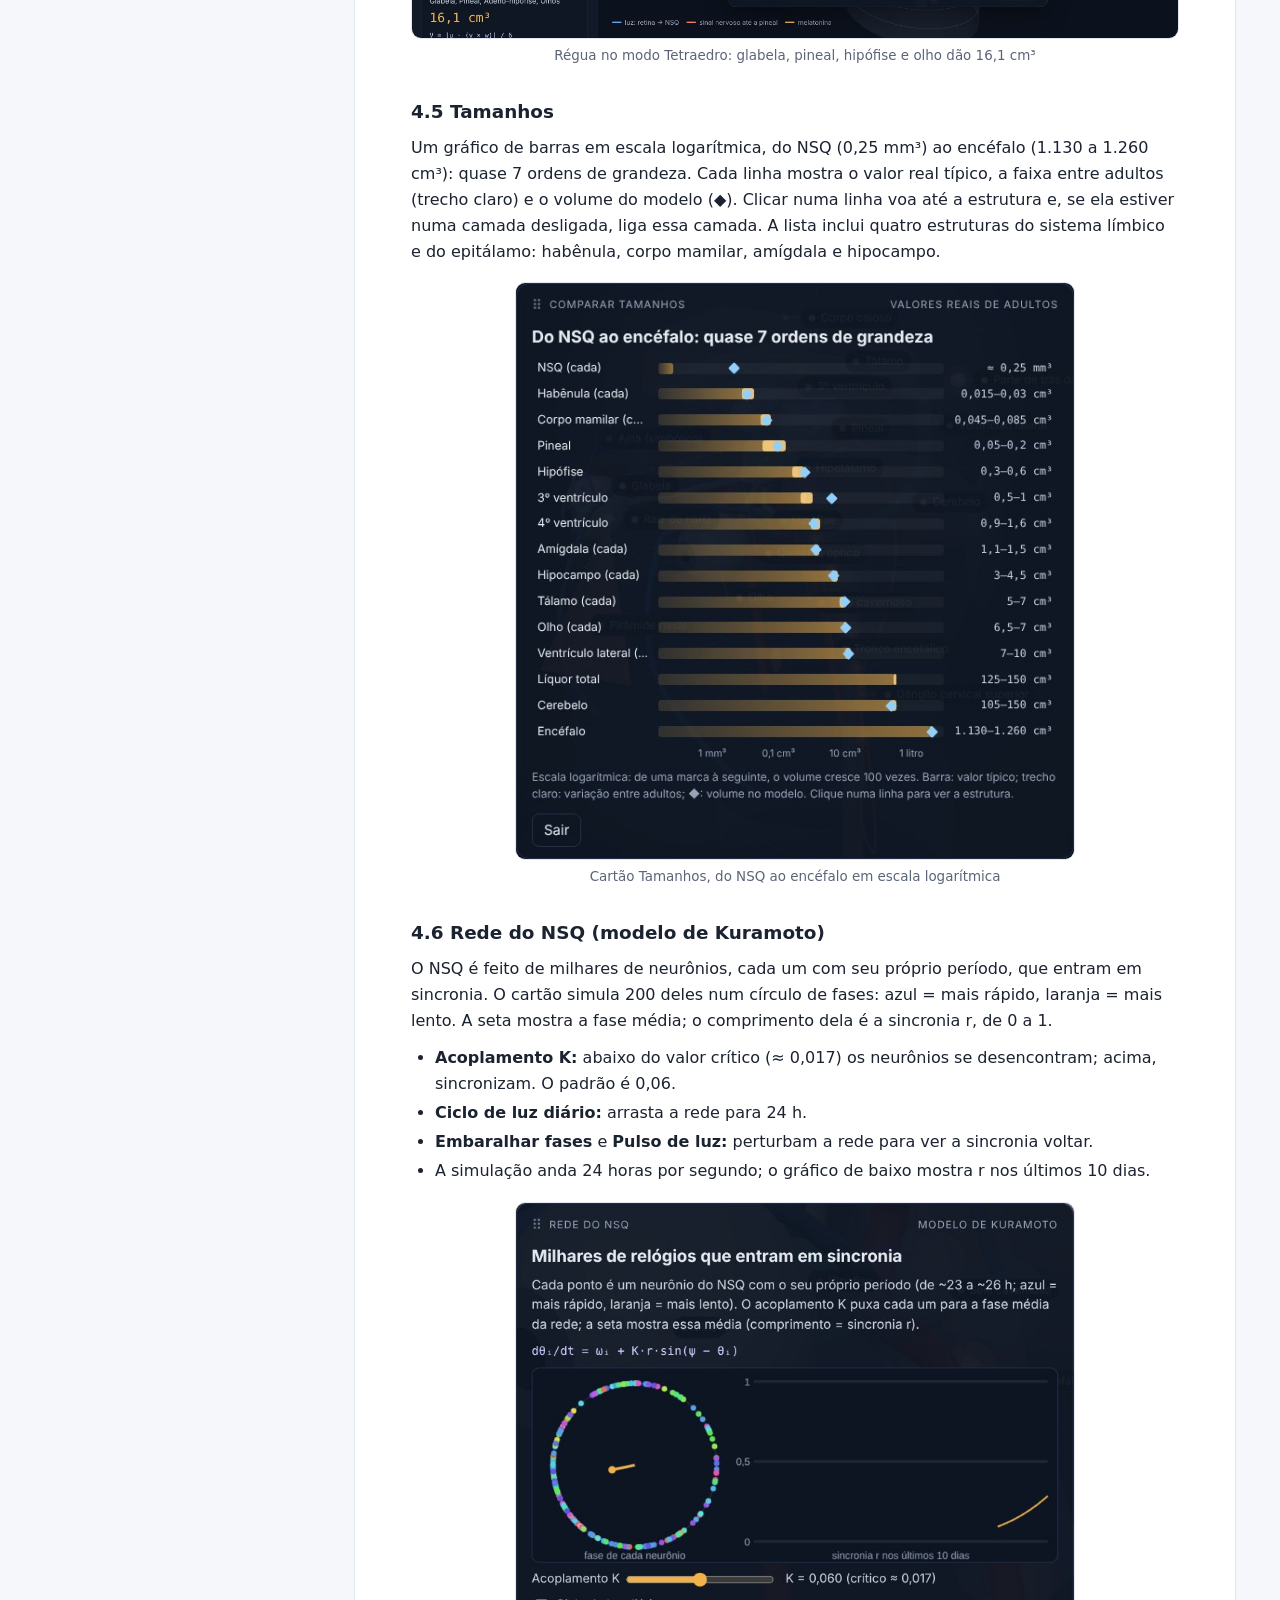
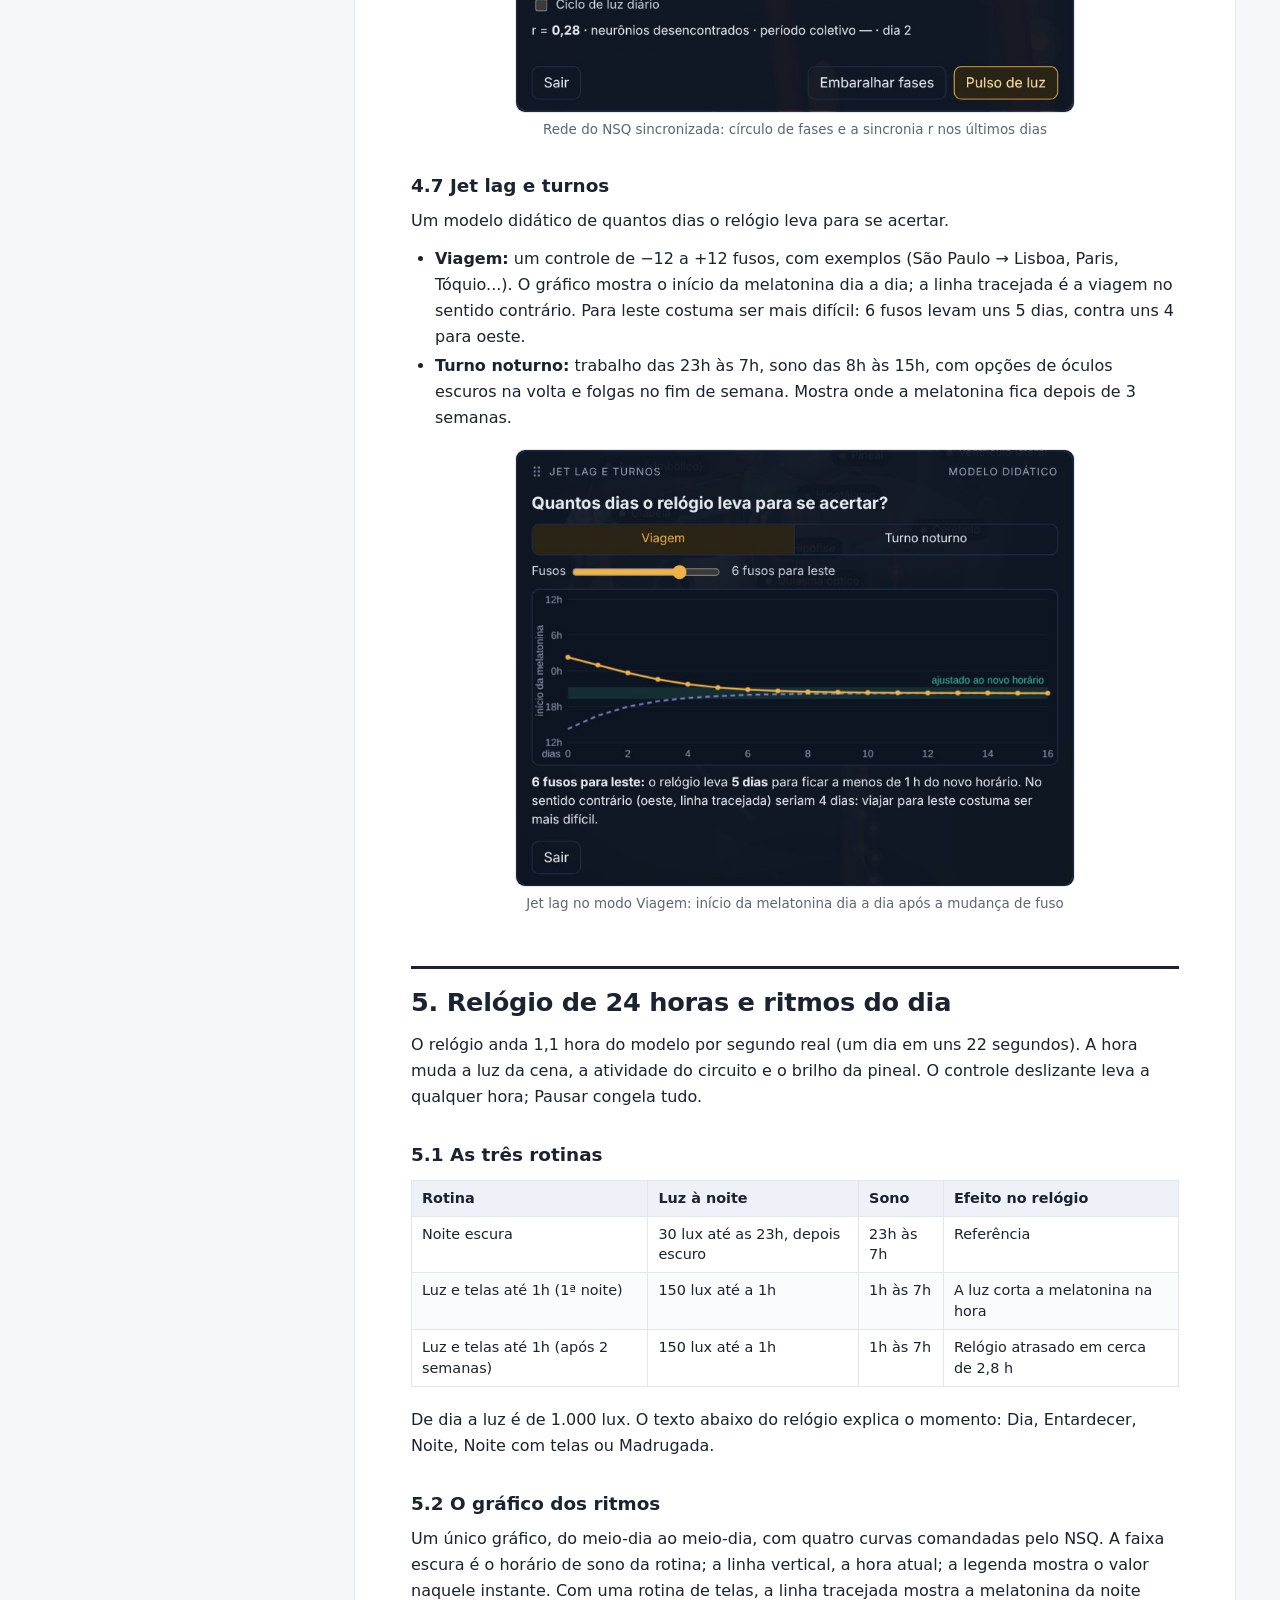
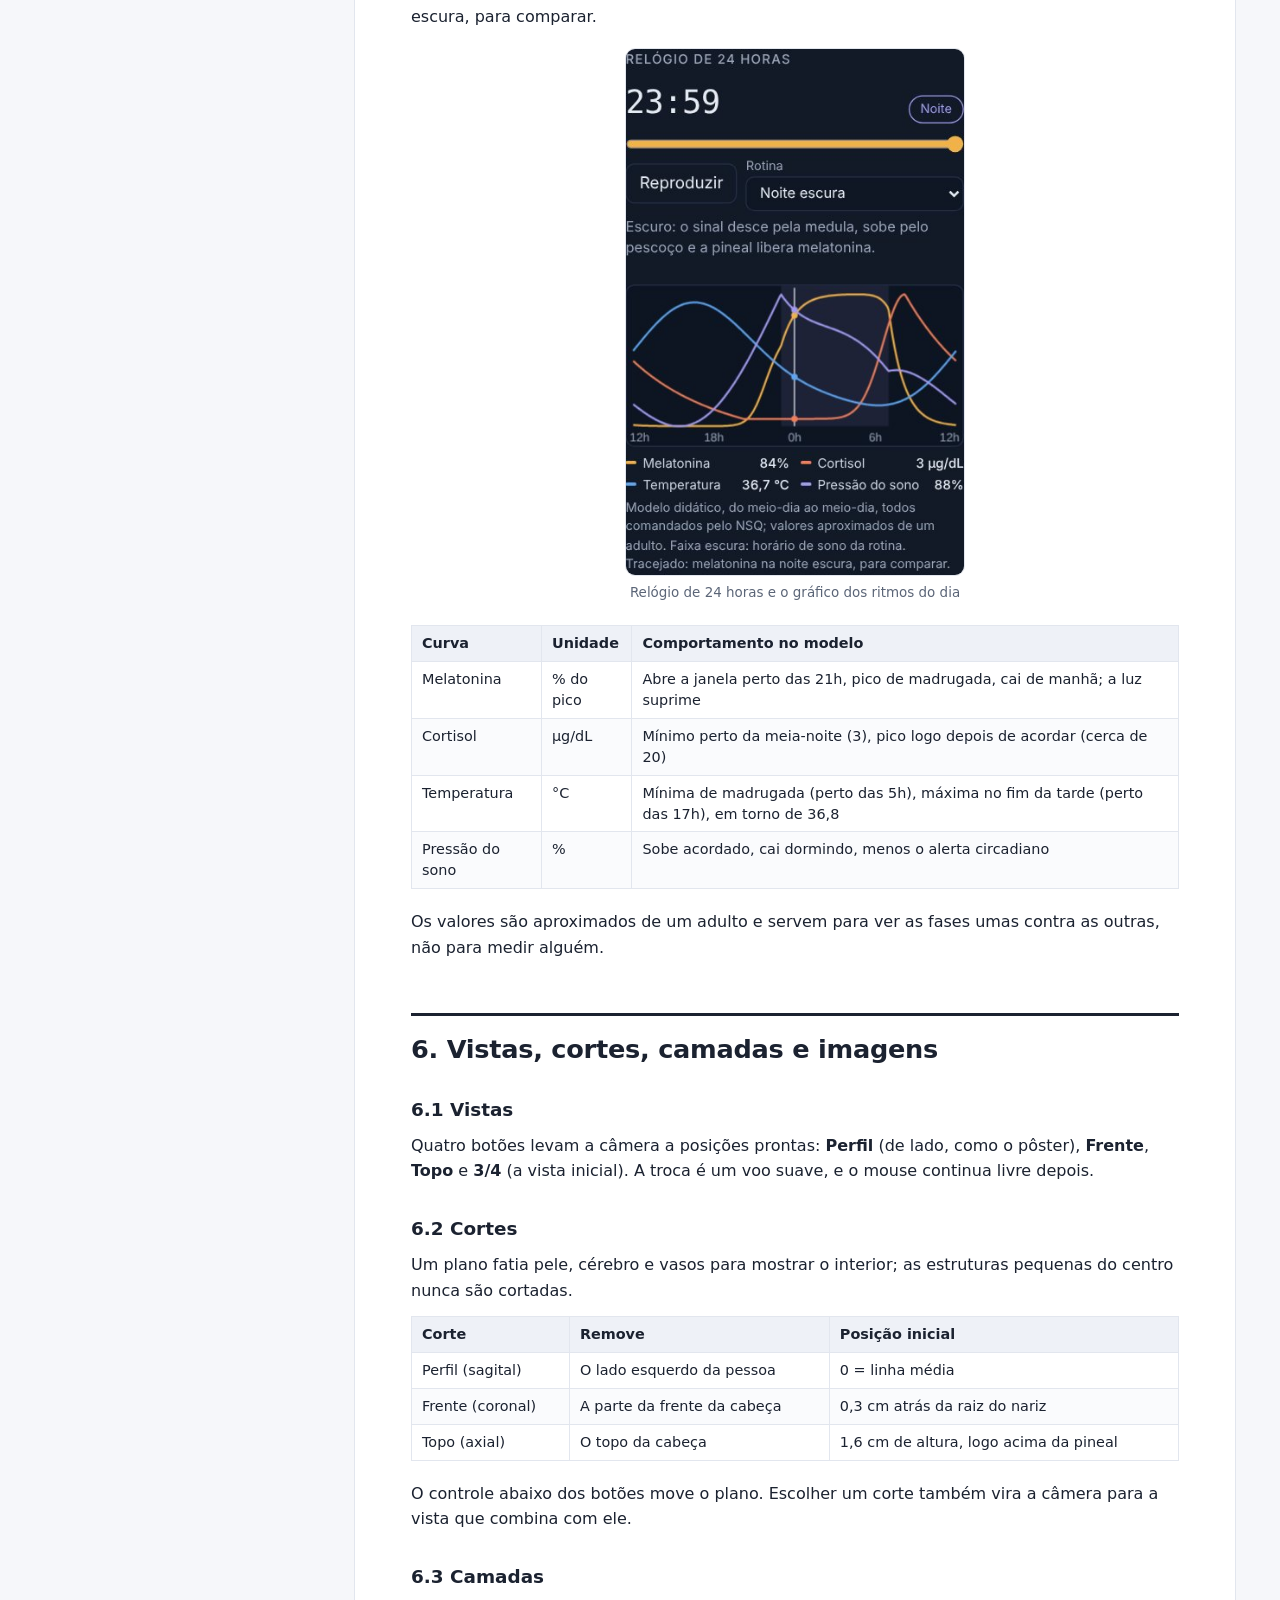
==== commit 45f2e4fe: "Add files via upload" ====
--- a/manual/manual.html
+++ b/manual/manual.html
@@ -213,7 +213,7 @@
 </tr>
 <tr>
 <td>Clique numa estrutura, no nome ou na bolinha</td>
-<td>Seleciona, deixa o nome em azul e abre a ficha; só uma fica marcada por vez</td>
+<td>Seleciona, deixa o nome em azul e abre a ficha; o menu rola sozinho até Estrutura selecionada (no computador); só uma fica marcada por vez</td>
 </tr>
 <tr>
 <td>Clique num espaço vazio da cena, ou tecla Esc</td>
@@ -1614,6 +1614,11 @@
 <tbody>
 <tr>
 <td>13 nov 2026</td>
+<td>Ficha à vista</td>
+<td>Ao clicar numa estrutura, o menu rola até Estrutura selecionada (no celular, não rola)</td>
+</tr>
+<tr>
+<td>13 nov 2026</td>
 <td>Menu</td>
 <td>Configurações (Restaurar padrão) subiu para antes de Explorar</td>
 </tr>
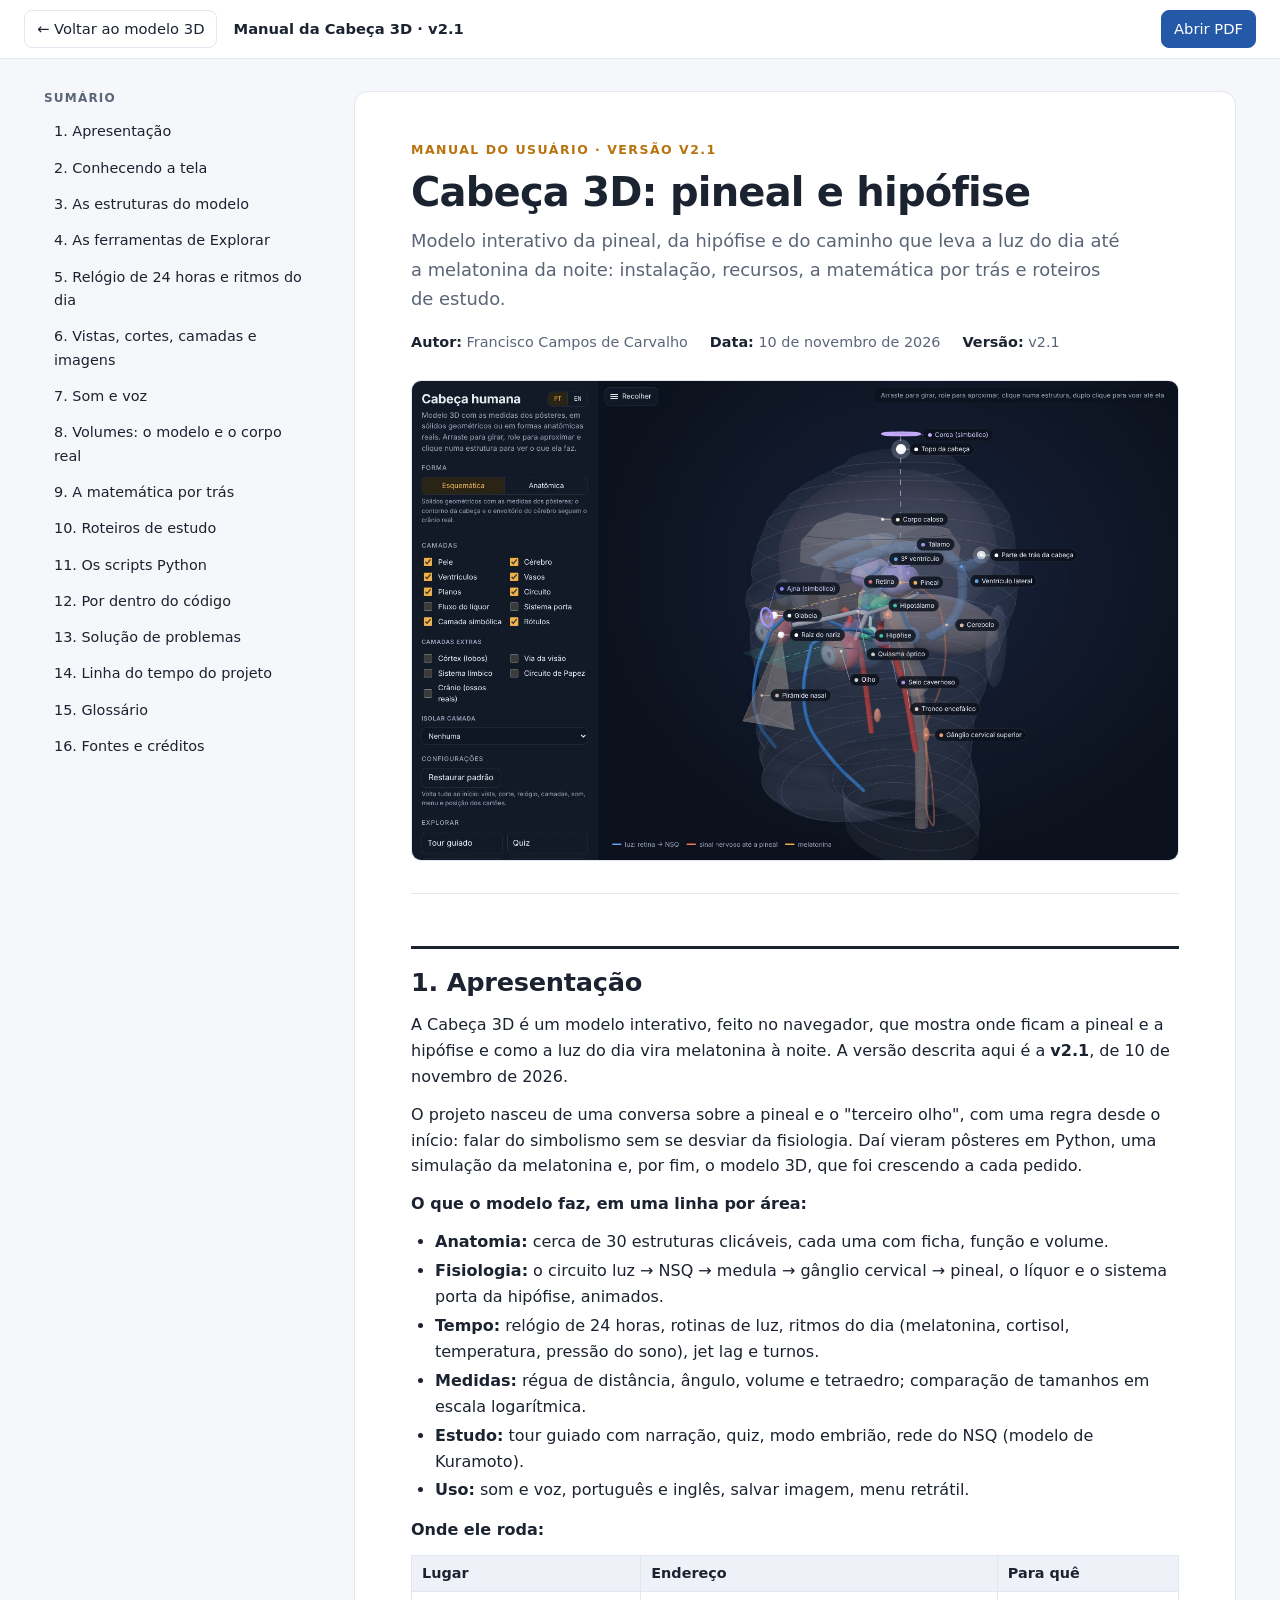
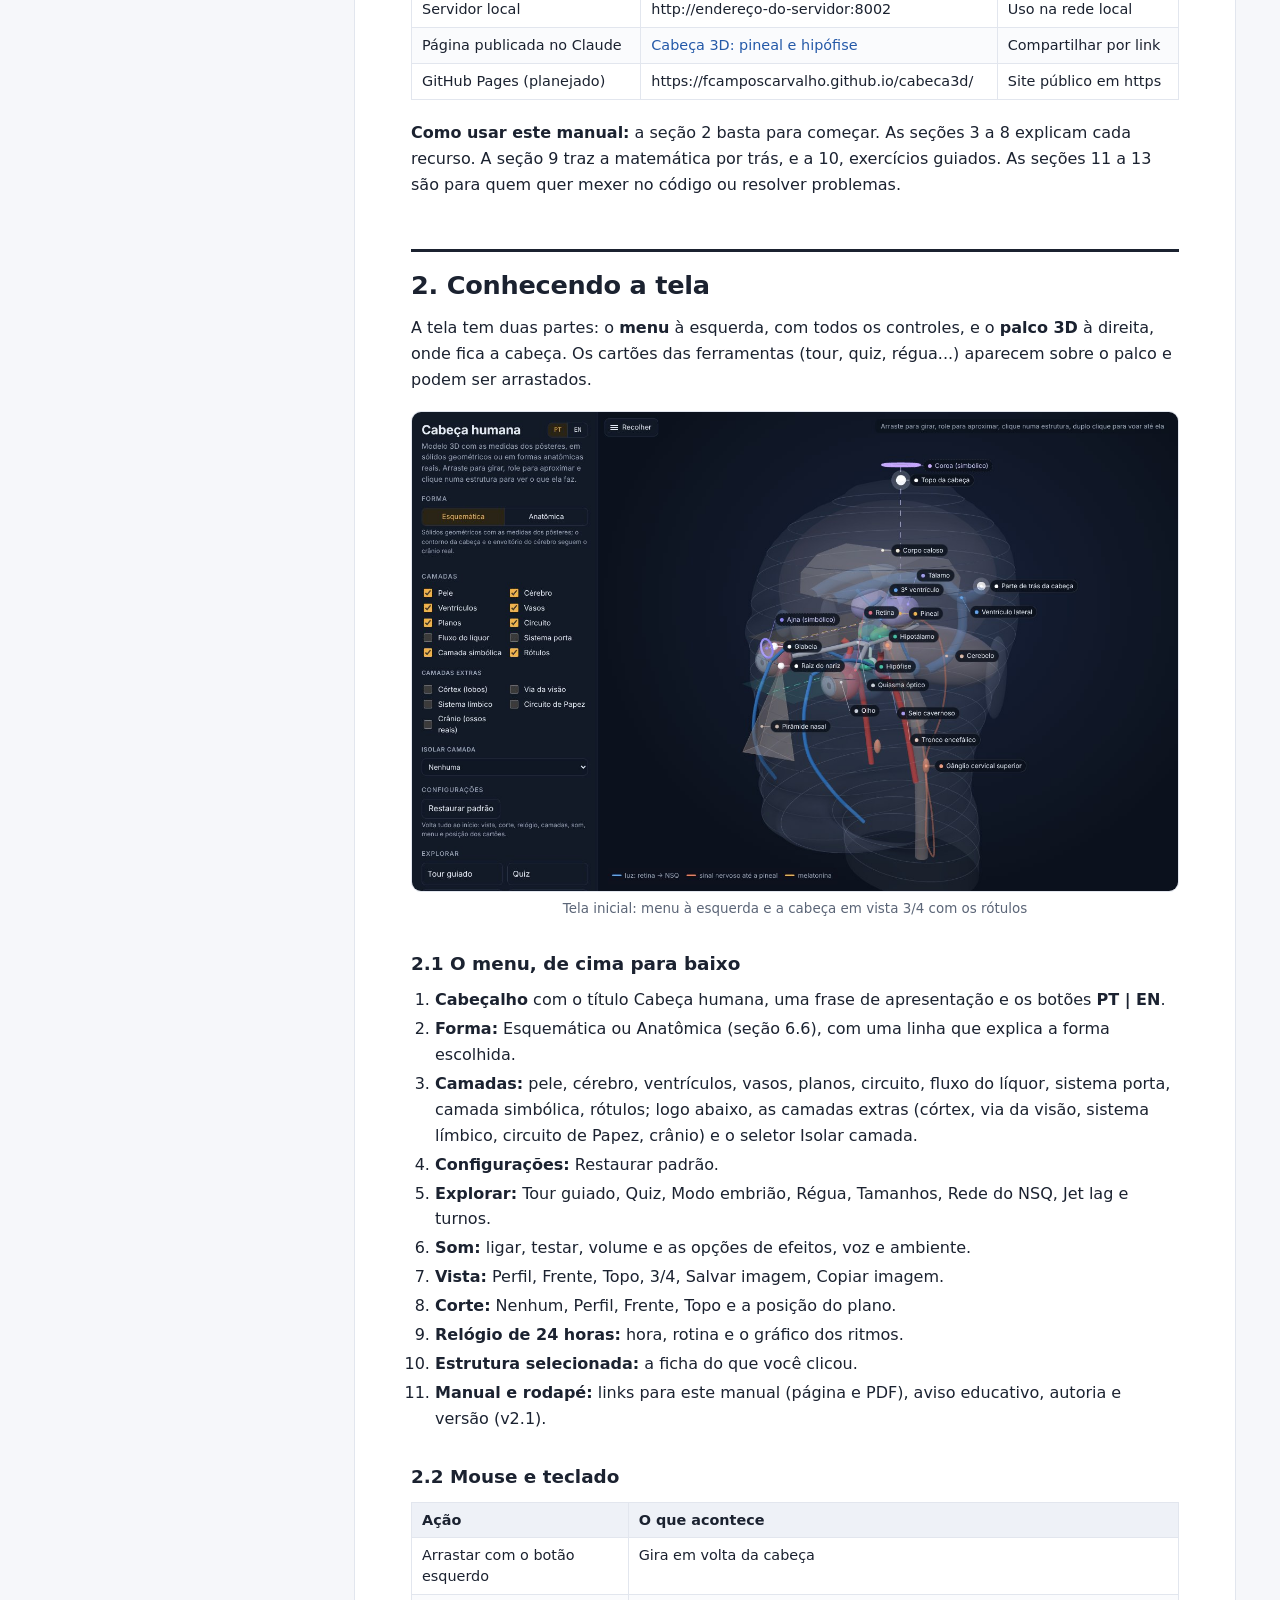
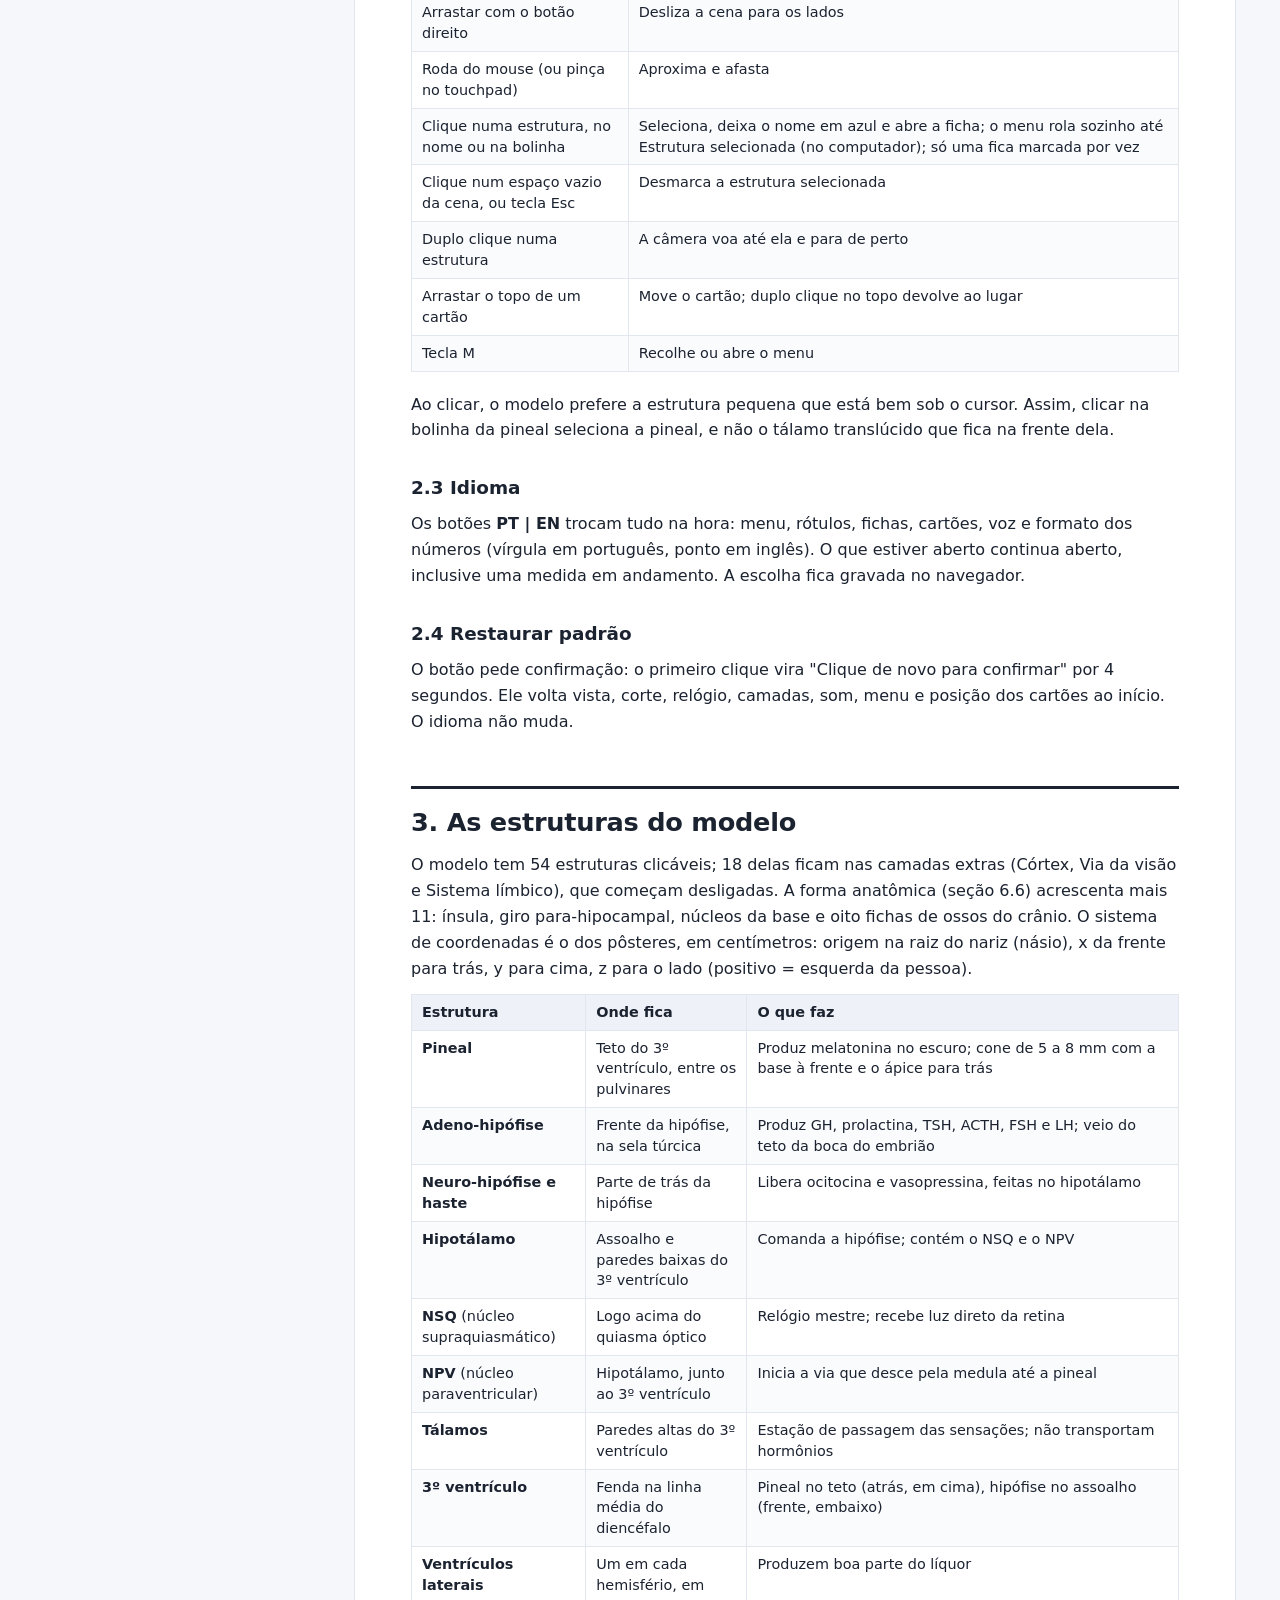
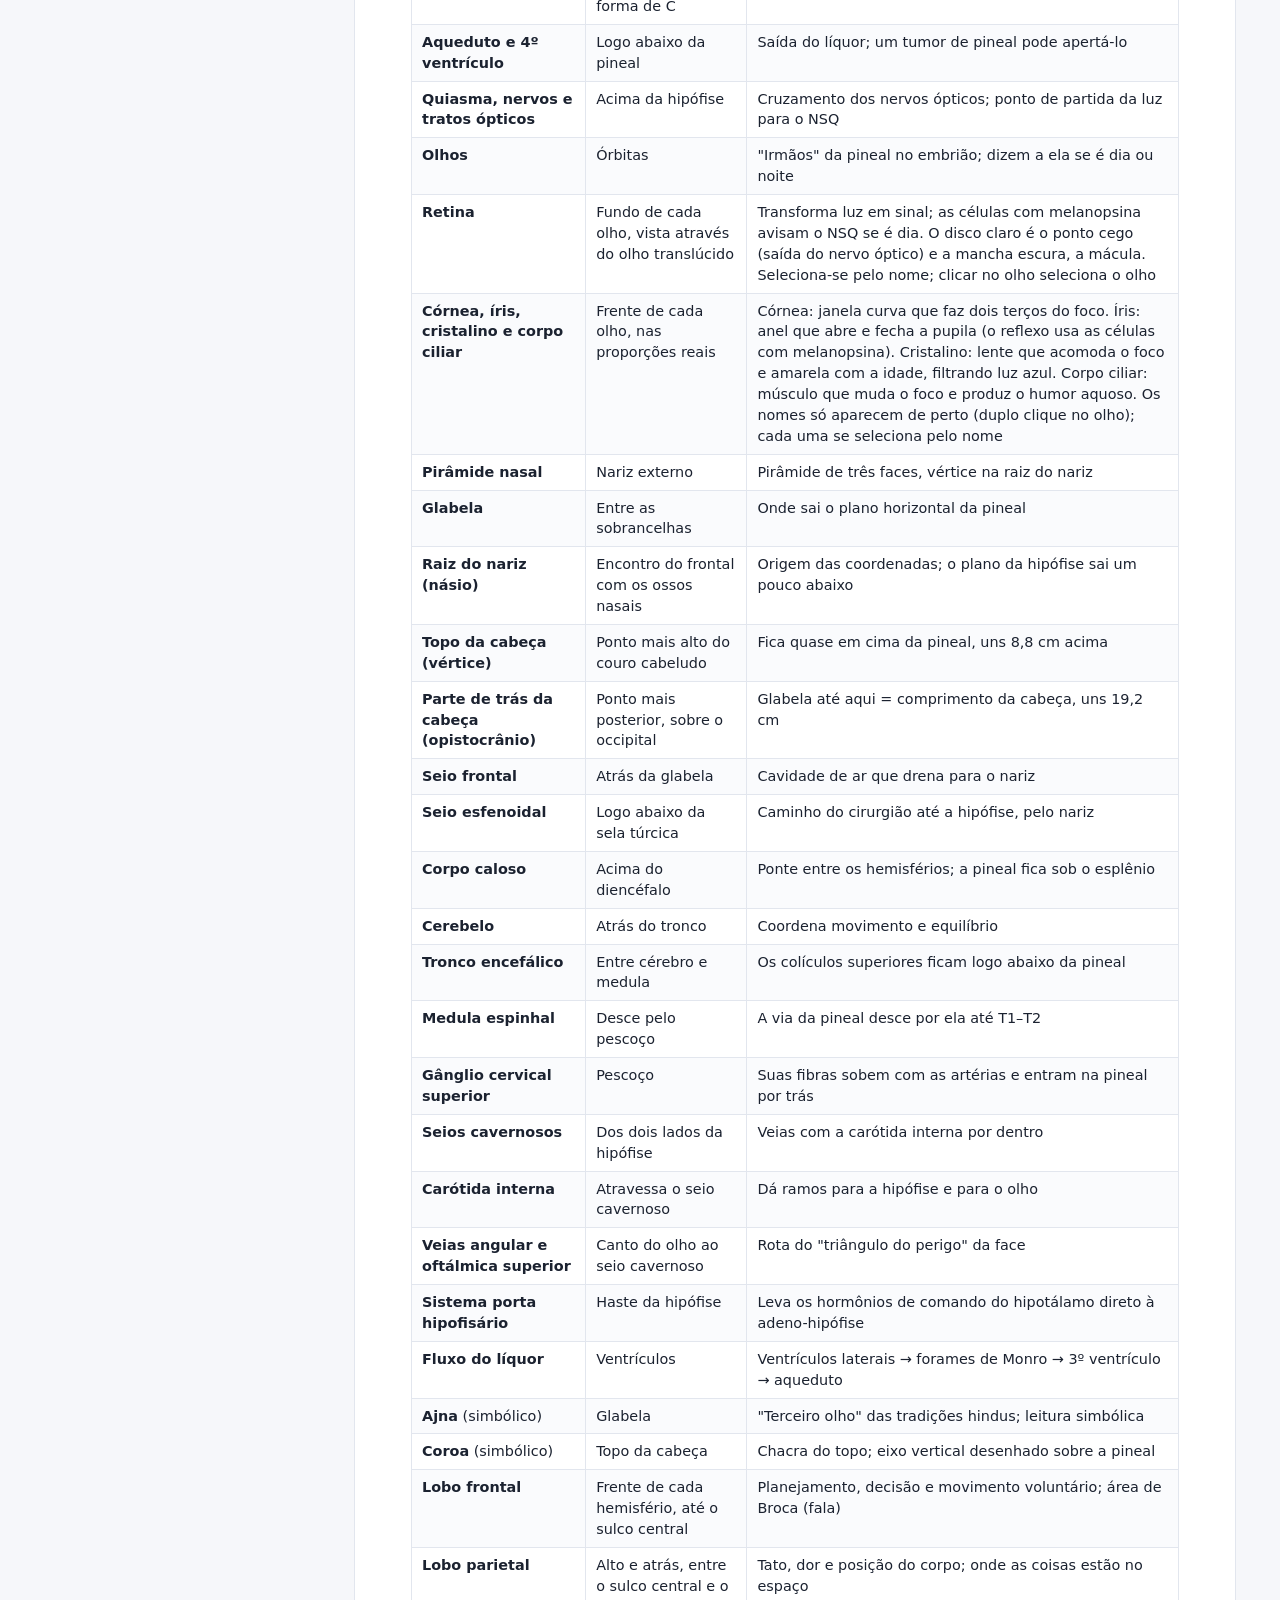
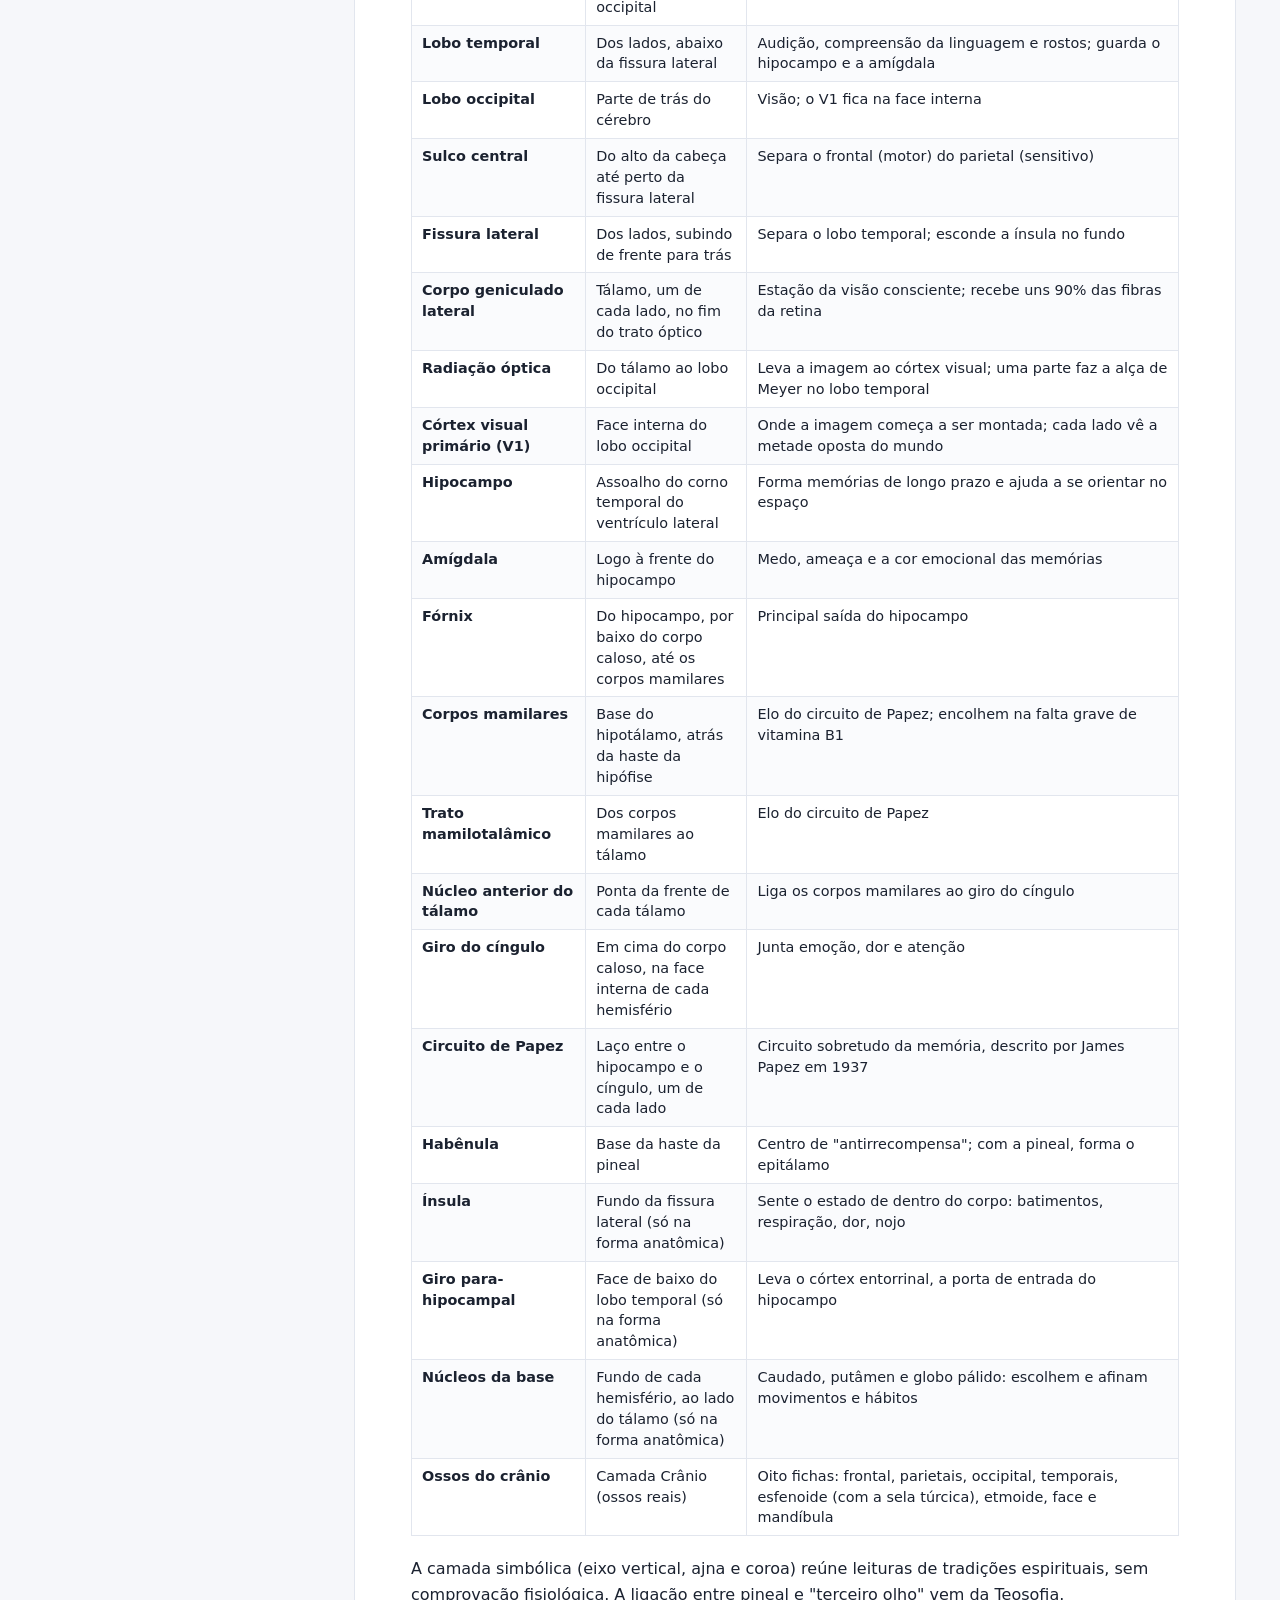
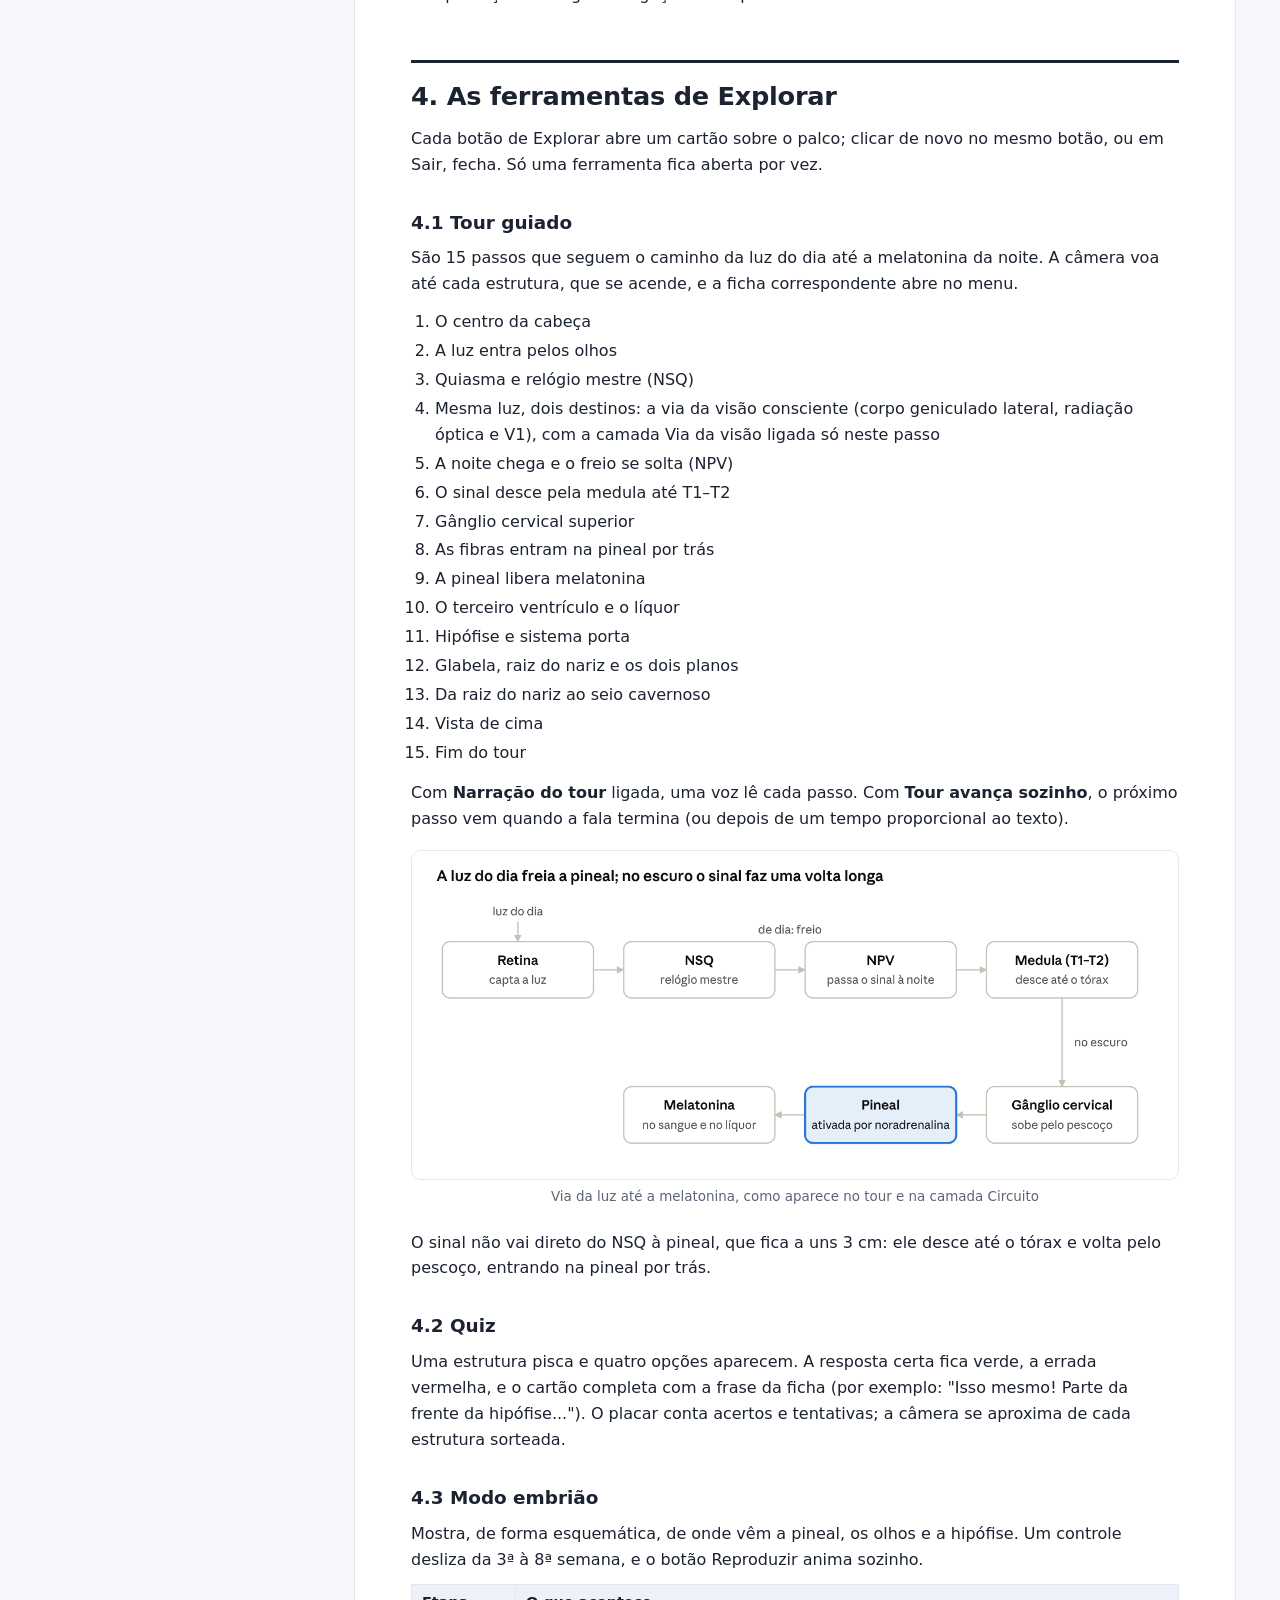
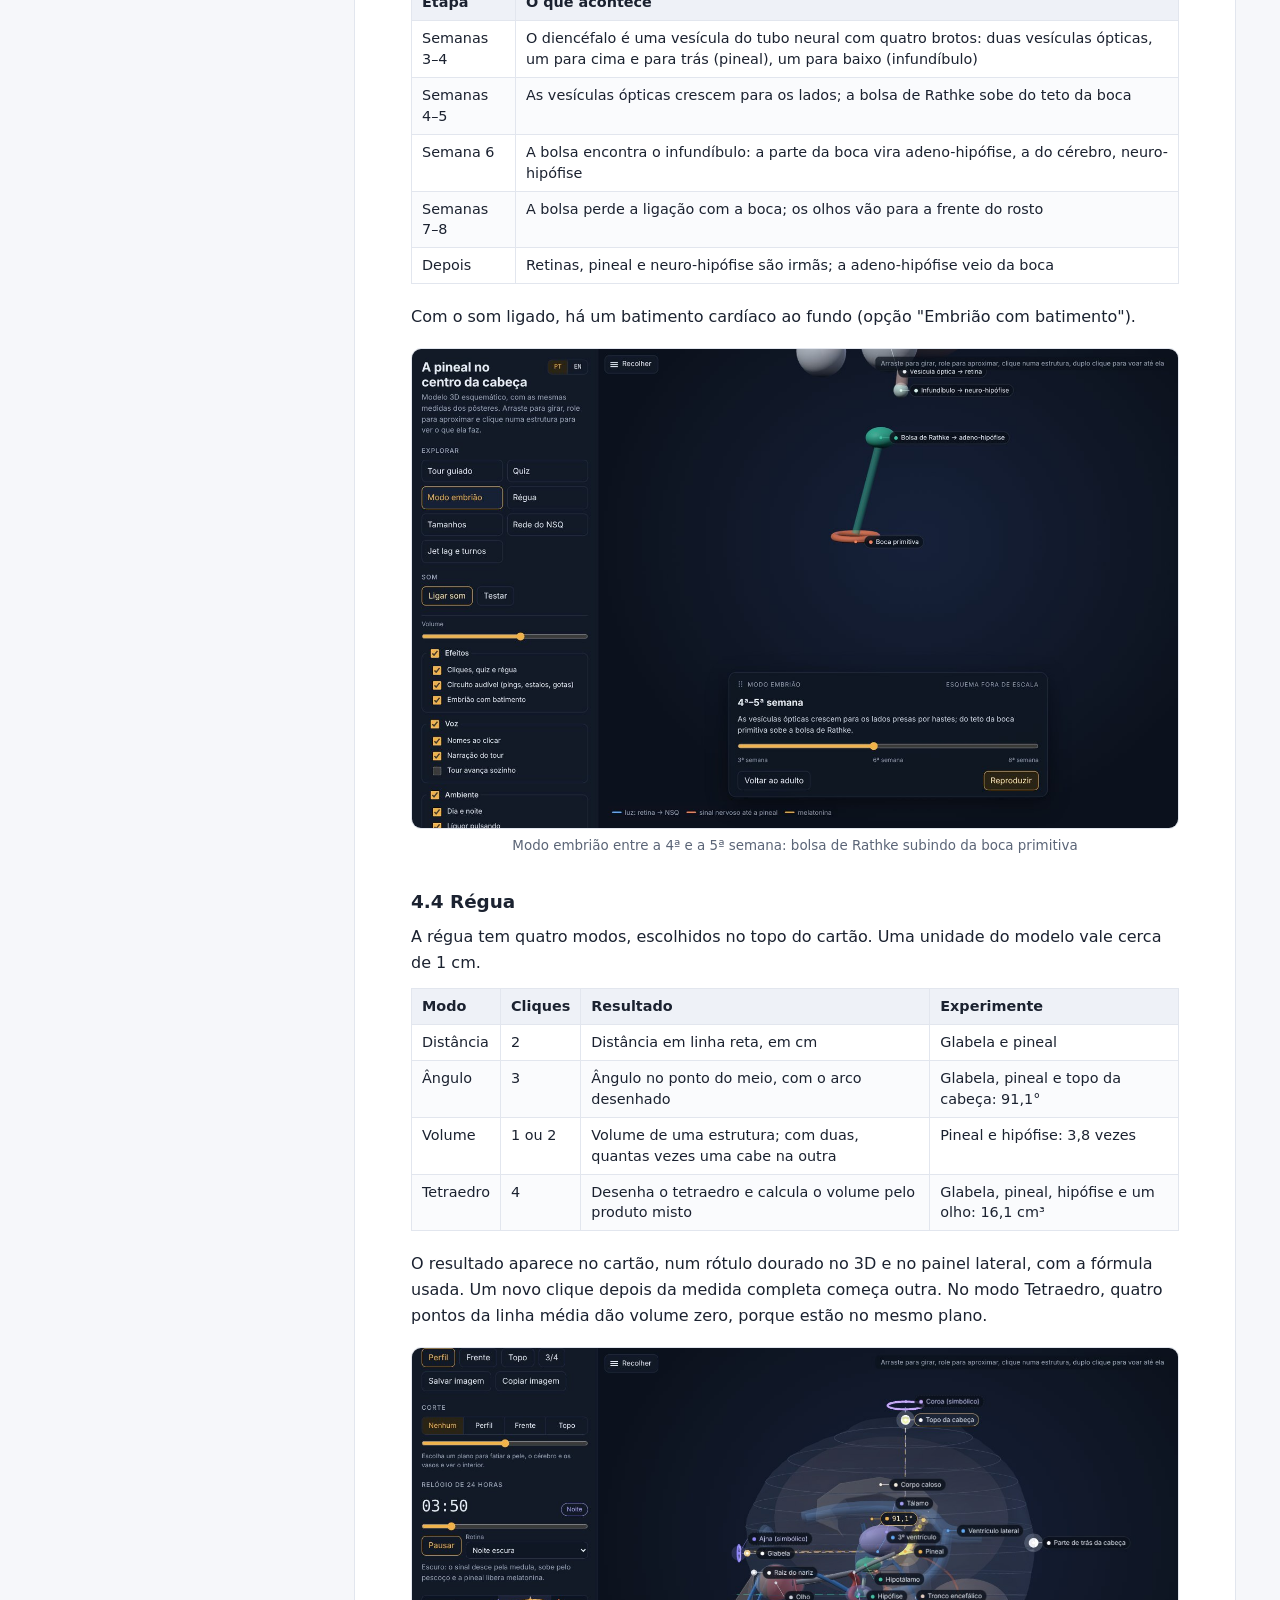
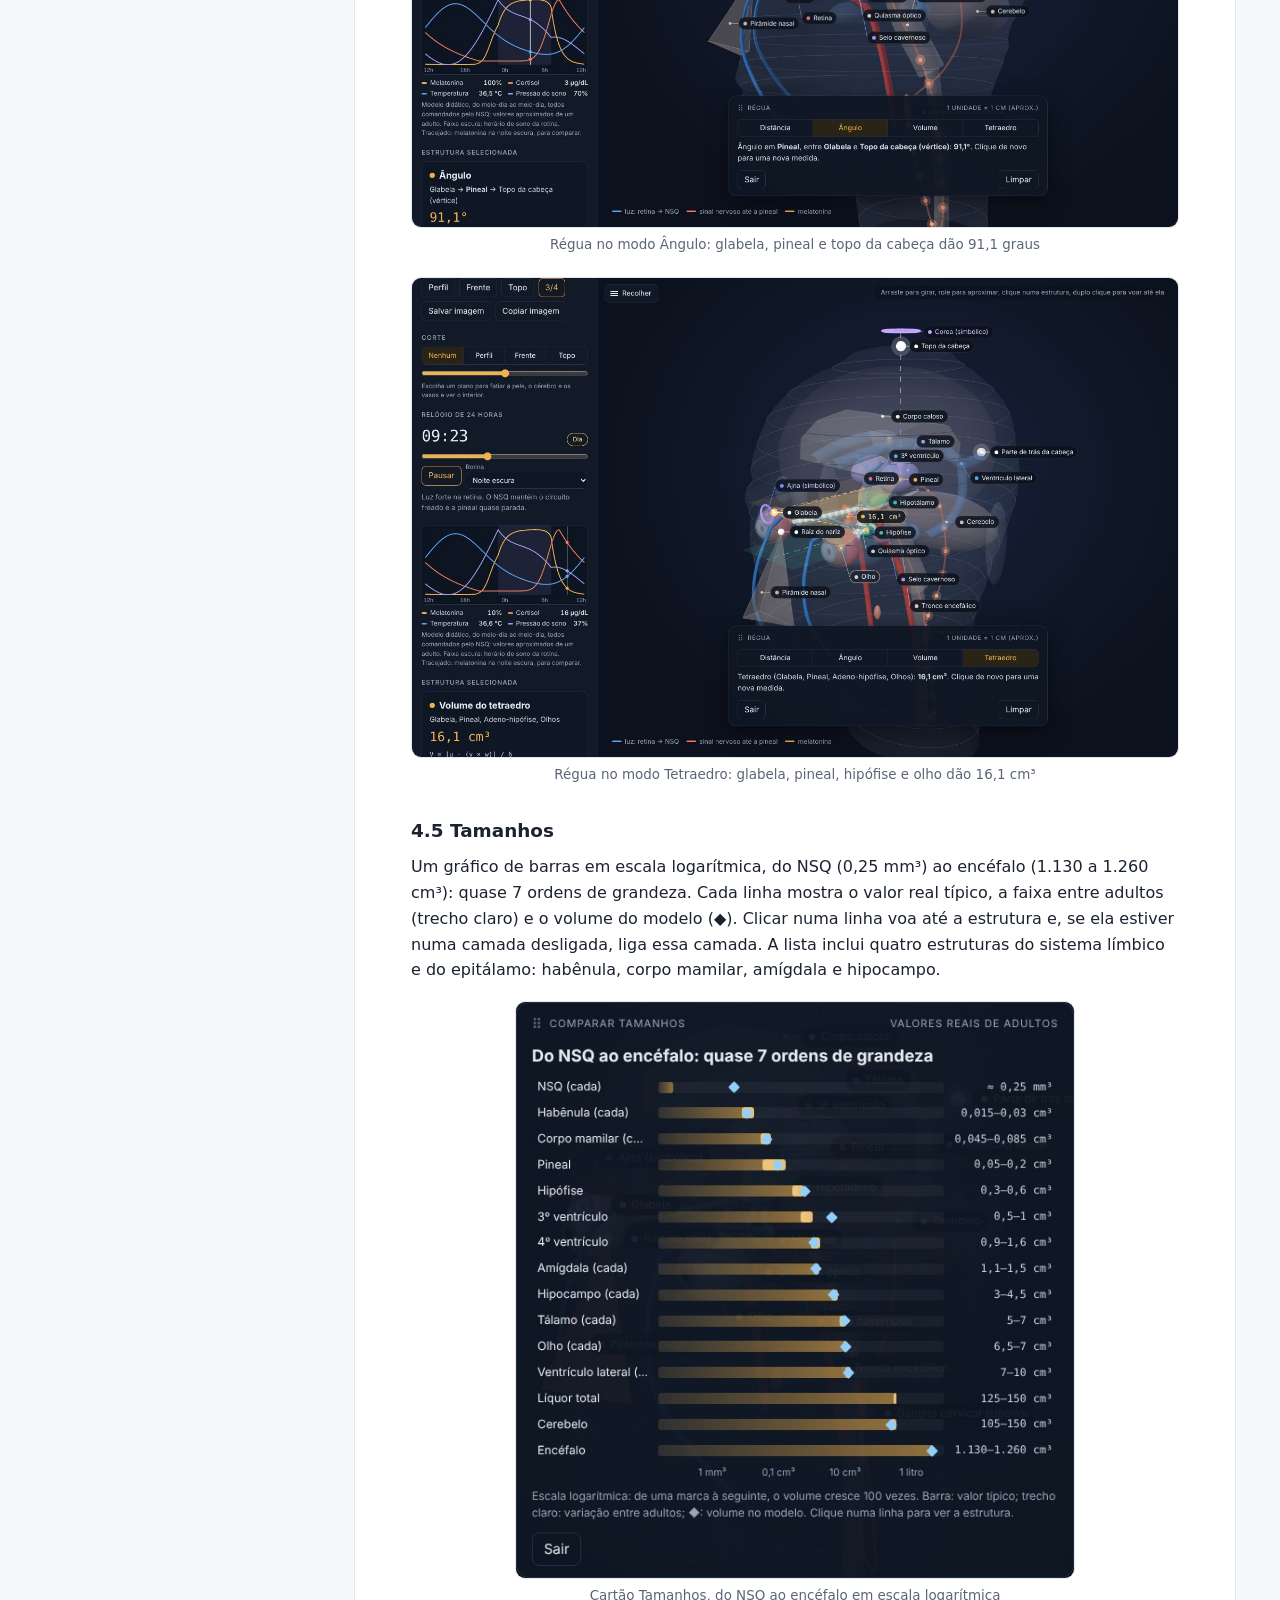
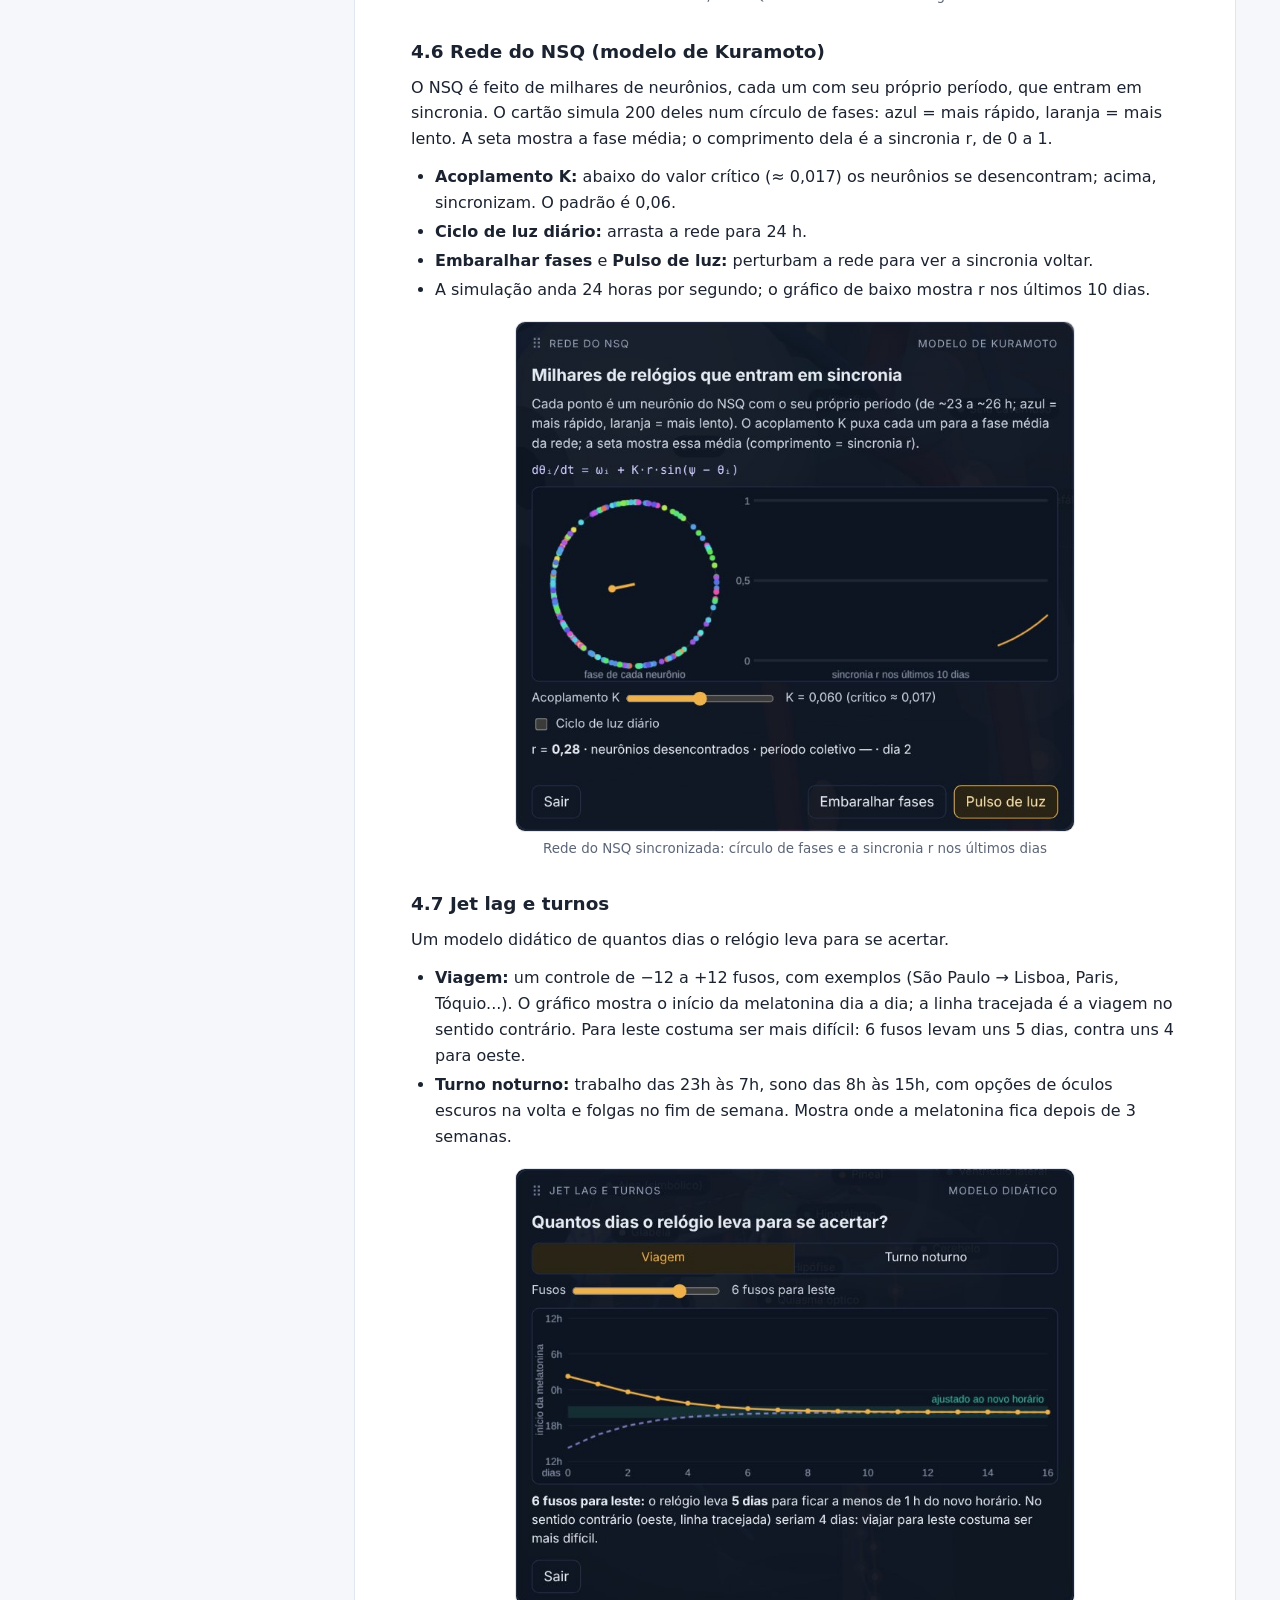
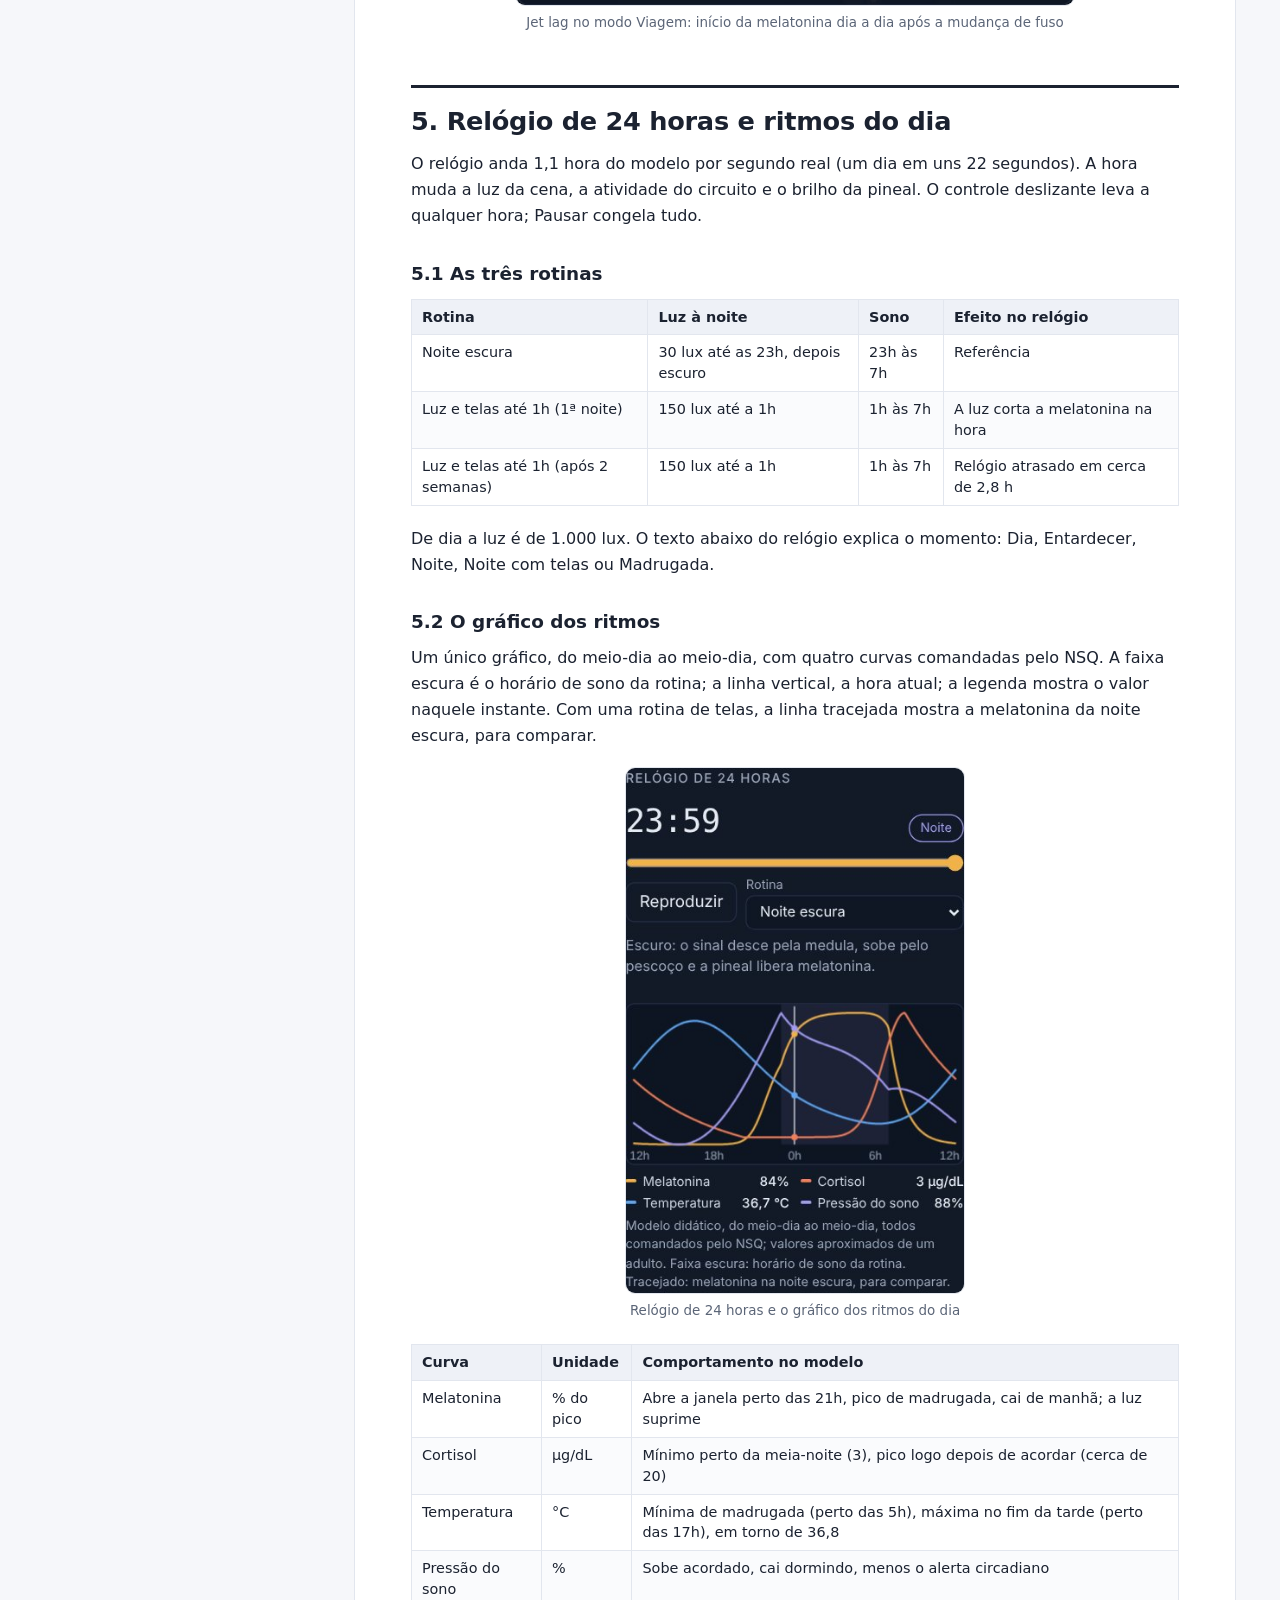
==== commit 3688f9e6: "Add files via upload" ====
--- a/manual/manual.html
+++ b/manual/manual.html
@@ -239,7 +239,7 @@
 <h3 id="24-restaurar-padrao">2.4 Restaurar padrão</h3>
 <p>O botão pede confirmação: o primeiro clique vira "Clique de novo para confirmar" por 4 segundos. Ele volta vista, corte, relógio, camadas, som, menu e posição dos cartões ao início. O idioma não muda.</p>
 <h2 id="3-as-estruturas-do-modelo">3. As estruturas do modelo</h2>
-<p>O modelo tem 49 estruturas clicáveis; 18 delas ficam nas camadas extras (Córtex, Via da visão e Sistema límbico), que começam desligadas. A forma anatômica (seção 6.6) acrescenta mais 11: ínsula, giro para-hipocampal, núcleos da base e oito fichas de ossos do crânio. O sistema de coordenadas é o dos pôsteres, em centímetros: origem na raiz do nariz (násio), x da frente para trás, y para cima, z para o lado (positivo = esquerda da pessoa).</p>
+<p>O modelo tem 54 estruturas clicáveis; 18 delas ficam nas camadas extras (Córtex, Via da visão e Sistema límbico), que começam desligadas. A forma anatômica (seção 6.6) acrescenta mais 11: ínsula, giro para-hipocampal, núcleos da base e oito fichas de ossos do crânio. O sistema de coordenadas é o dos pôsteres, em centímetros: origem na raiz do nariz (násio), x da frente para trás, y para cima, z para o lado (positivo = esquerda da pessoa).</p>
 <table>
 <thead>
 <tr>
@@ -308,6 +308,16 @@
 <td><strong>Olhos</strong></td>
 <td>Órbitas</td>
 <td>"Irmãos" da pineal no embrião; dizem a ela se é dia ou noite</td>
+</tr>
+<tr>
+<td><strong>Retina</strong></td>
+<td>Fundo de cada olho, vista através do olho translúcido</td>
+<td>Transforma luz em sinal; as células com melanopsina avisam o NSQ se é dia. O disco claro é o ponto cego (saída do nervo óptico) e a mancha escura, a mácula. Seleciona-se pelo nome; clicar no olho seleciona o olho</td>
+</tr>
+<tr>
+<td><strong>Córnea, íris, cristalino e corpo ciliar</strong></td>
+<td>Frente de cada olho, nas proporções reais</td>
+<td>Córnea: janela curva que faz dois terços do foco. Íris: anel que abre e fecha a pupila (o reflexo usa as células com melanopsina). Cristalino: lente que acomoda o foco e amarela com a idade, filtrando luz azul. Corpo ciliar: músculo que muda o foco e produz o humor aquoso. Os nomes só aparecem de perto (duplo clique no olho); cada uma se seleciona pelo nome</td>
 </tr>
 <tr>
 <td><strong>Pirâmide nasal</strong></td>
@@ -858,7 +868,7 @@
 <li><strong>Estruturas profundas:</strong> tálamos e corpos geniculados laterais, hipotálamo, ventrículos, cerebelo, tronco, corpo caloso, fórnix, hipocampos, amígdalas, giros do cíngulo e para-hipocampal, corpos mamilares, habênula, pineal, hipófise, quiasma e nervos ópticos, e os núcleos da base (caudado, putâmen e globo pálido), que só existem nesta forma.</li>
 <li><strong>Cabeça:</strong> a pele real, as orelhas e as cartilagens do nariz. A camada nova <strong>Crânio (ossos reais)</strong> mostra 22 ossos agrupados em oito fichas: frontal, parietais, occipital, temporais, esfenoide, etmoide, ossos da face e mandíbula. Ela funciona nas duas formas e também pode ser isolada. O crânio é o mesmo nas duas: na Esquemática, a pele fica a uns 0,6 cm dele, da altura dos olhos para cima (seção 9.10).</li>
 </ul>
-<p>Ficam esquemáticos nas duas formas: os olhos (a malha do atlas tem mais que o dobro do volume de um olho real), o NSQ e o NPV, a radiação óptica, o V1, o trato mamilotalâmico, o núcleo anterior do tálamo, todos os vasos, a medula e o gânglio cervical, os planos, a camada simbólica e todos os pulsos. Como as malhas foram encaixadas nas posições dos pôsteres (seção 9.9), esses elementos continuam no lugar, com folgas de alguns milímetros.</p>
+<p>Ficam esquemáticos nas duas formas: os olhos, com retina, córnea, íris, cristalino e corpo ciliar (a malha do atlas tem mais que o dobro do volume de um olho real), o NSQ e o NPV, a radiação óptica, o V1, o trato mamilotalâmico, o núcleo anterior do tálamo, todos os vasos, a medula e o gânglio cervical, os planos, a camada simbólica e todos os pulsos. Como as malhas foram encaixadas nas posições dos pôsteres (seção 9.9), esses elementos continuam no lugar, com folgas de alguns milímetros.</p>
 <p>Nos rótulos, a linha-guia passa a apontar para a superfície da malha real, e as marcas do topo e de trás da cabeça vão para a pele real. A ficha troca "Modelo" por "Malha real" e mostra o volume da malha original, de uma só pessoa, que pode fugir da faixa típica: no atlas, cada hipocampo tem 1,9 cm³, cada ventrículo lateral 11 cm³, cada tálamo 7,4 cm³ e o cerebelo 99 cm³. Tamanhos mostra os volumes da forma ativa. Restaurar padrão volta para a forma esquemática.</p>
 <figure class="larga"><img src="img/15_anat_cortex.jpg" alt="Forma anatômica com a camada Córtex: os giros reais coloridos pelo lobo"><figcaption>Forma anatômica com a camada Córtex: os giros reais coloridos pelo lobo</figcaption></figure>
 
@@ -1624,8 +1634,13 @@
 </tr>
 <tr>
 <td>13 nov 2026</td>
-<td>Olhos discretos</td>
-<td>Olhos em cinza-perolado e 75% opacos (íris e pupila continuam opacas): deixam ver o nervo óptico e a órbita</td>
+<td>Frente do olho</td>
+<td>Córnea, íris (com a pupila), cristalino e corpo ciliar, com fichas próprias; nomes visíveis só de perto</td>
+</tr>
+<tr>
+<td>13 nov 2026</td>
+<td>Olhos discretos e retina</td>
+<td>Olhos em cinza-perolado e translúcidos (35%; íris e pupila opacas); dentro deles, a retina rosa-avermelhada, com o disco óptico (ponto cego) e a mácula, e ficha própria</td>
 </tr>
 <tr>
 <td>13 nov 2026</td>
